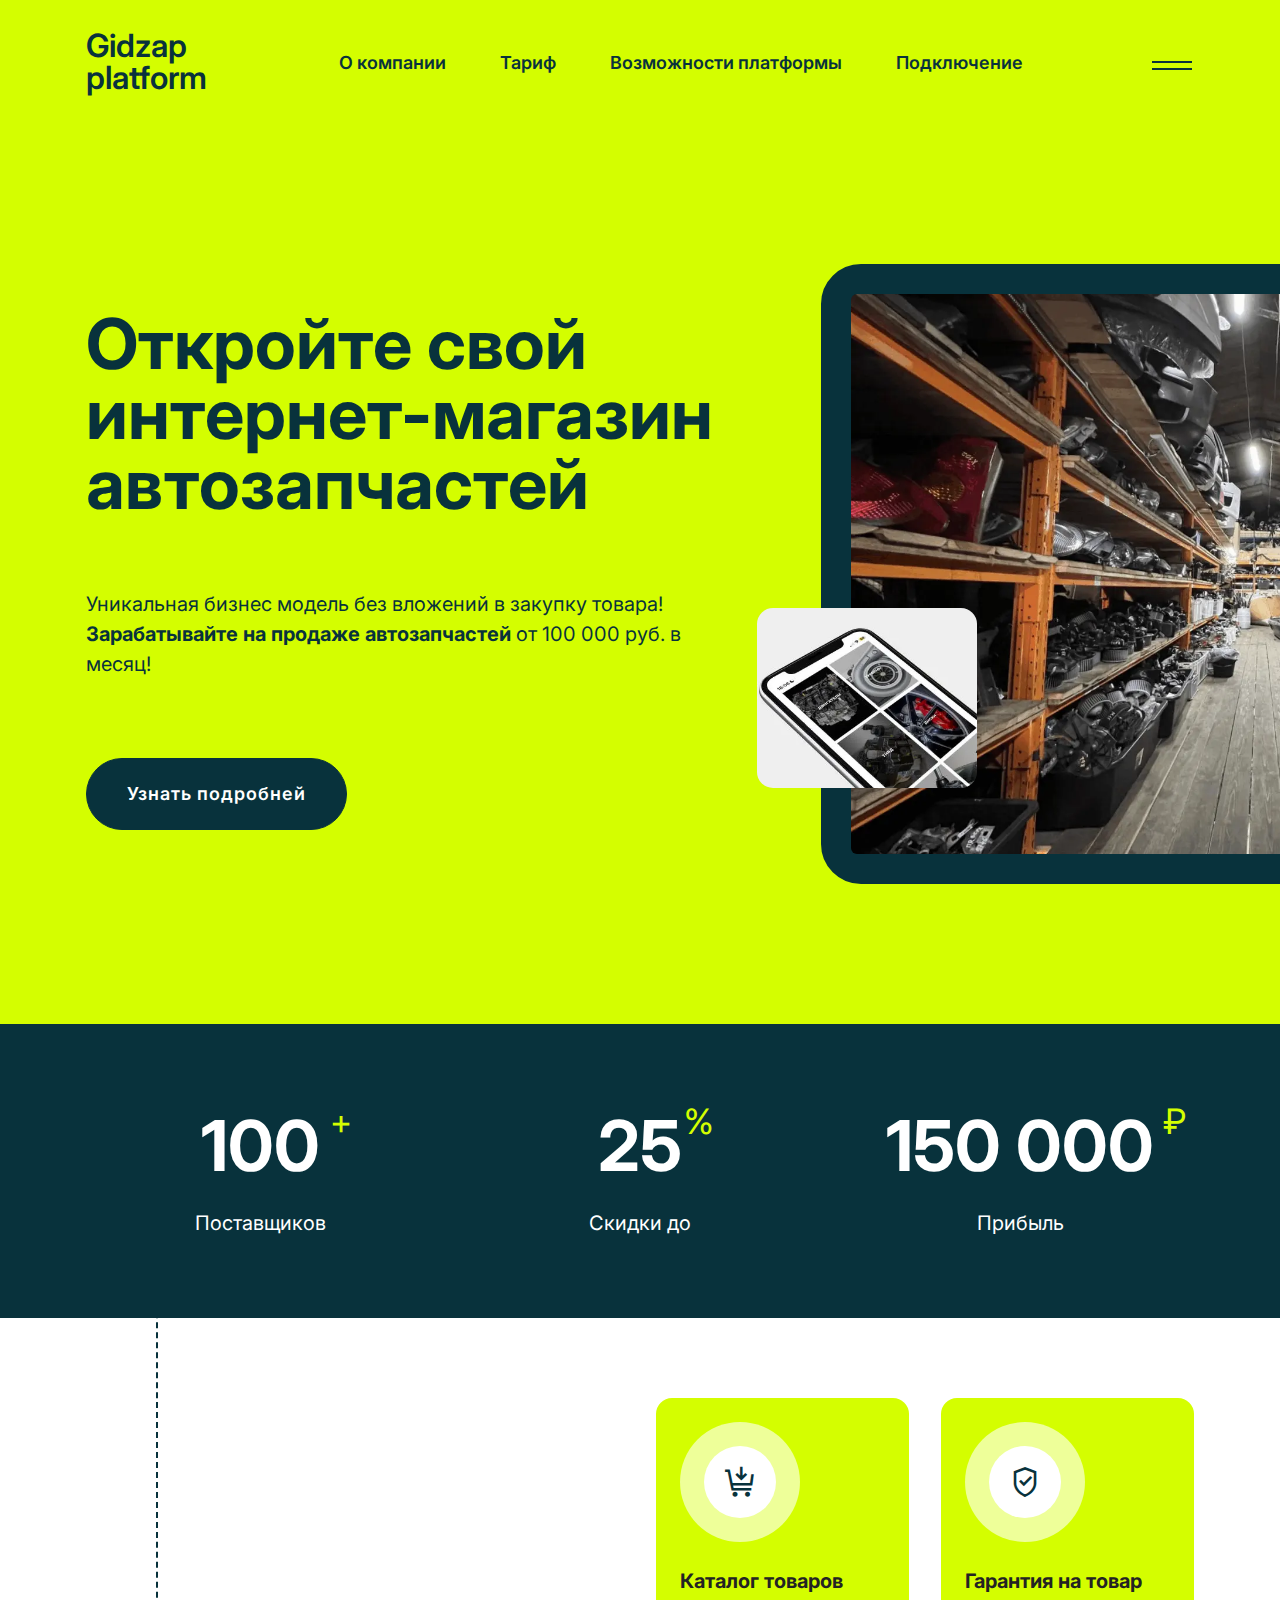
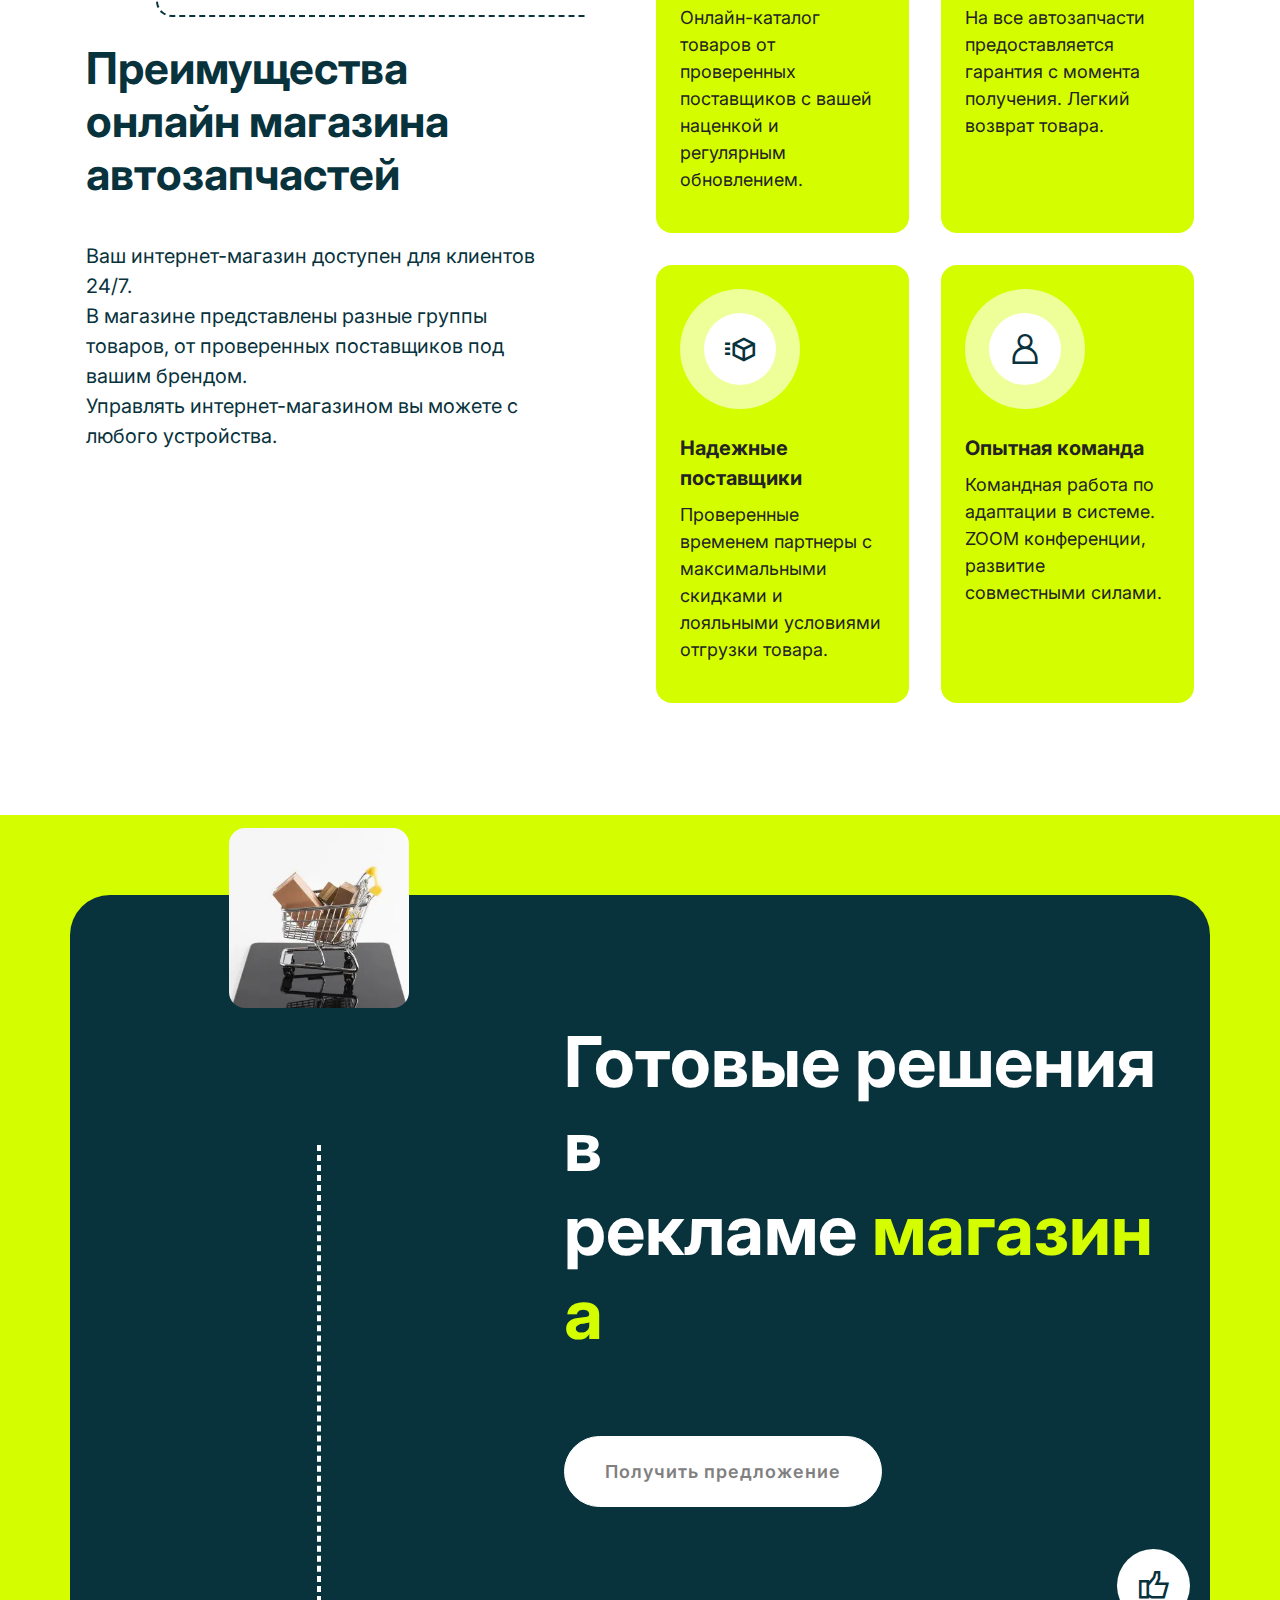
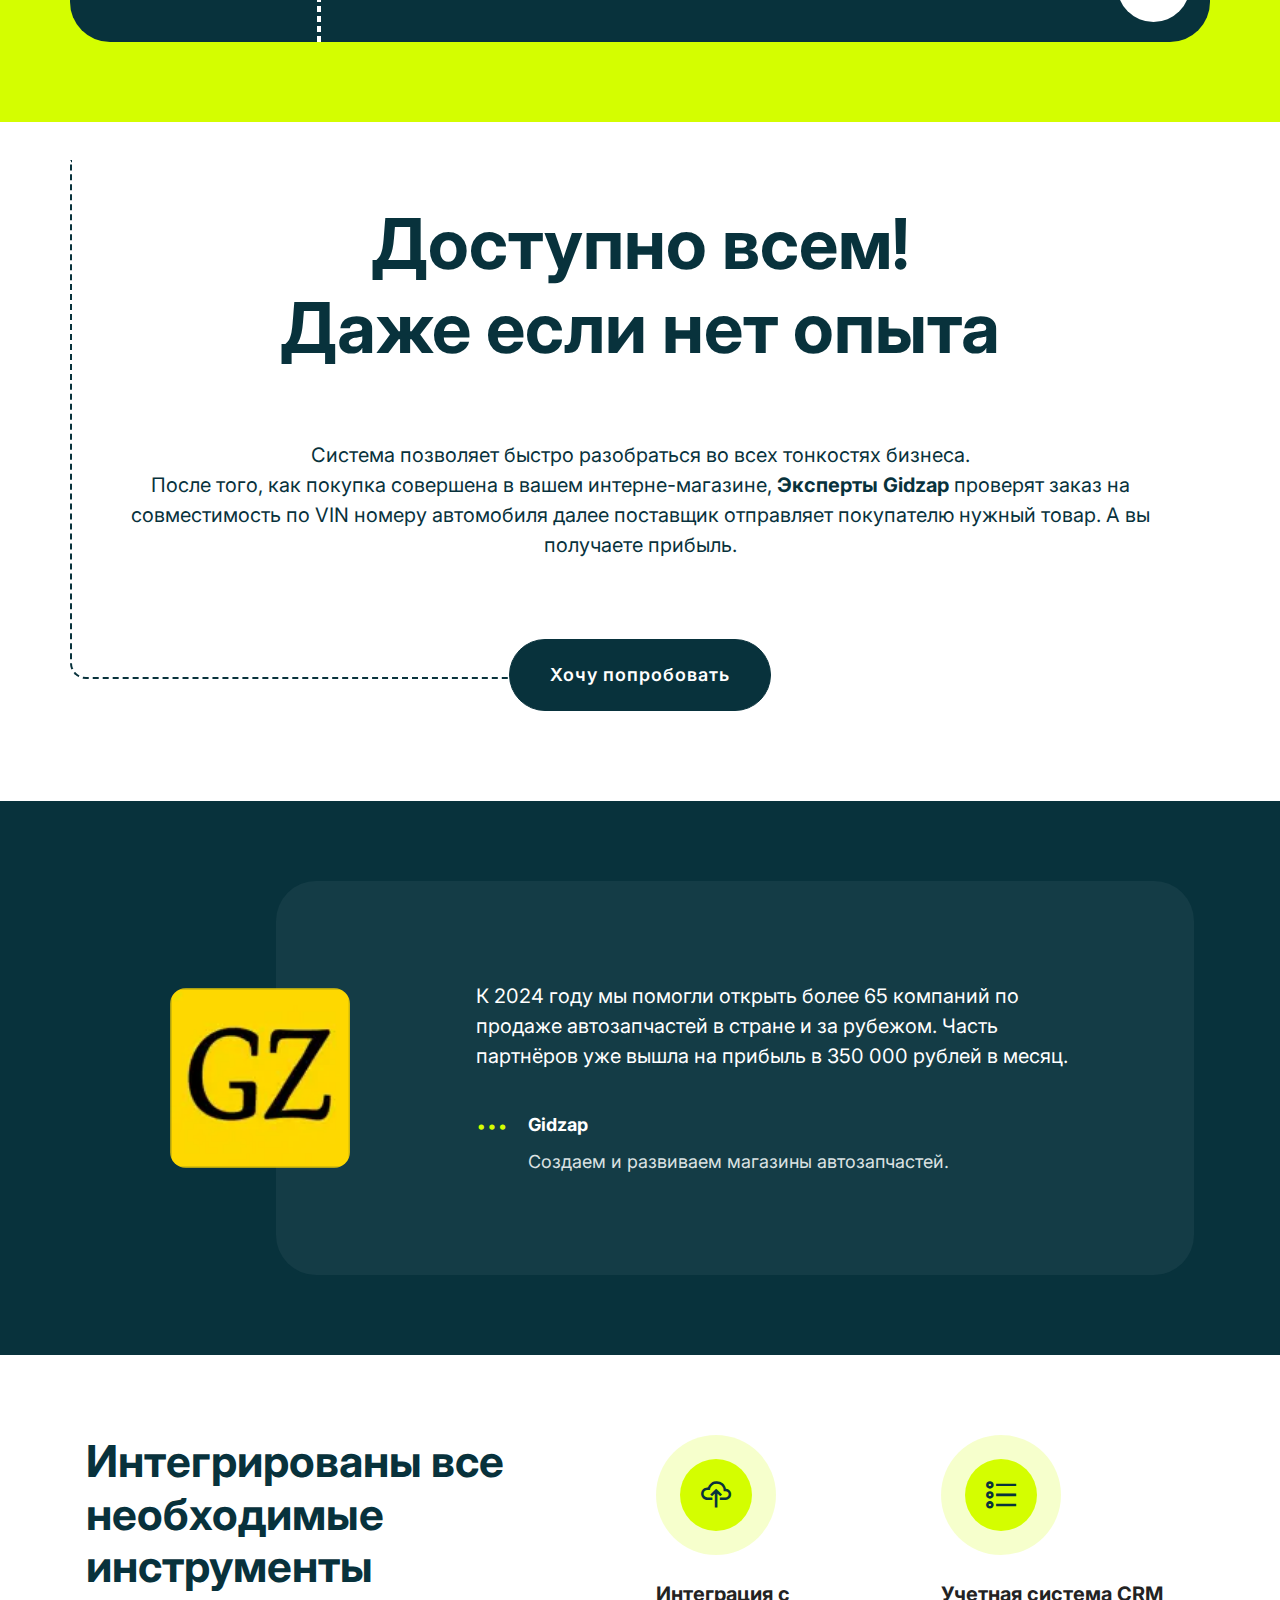
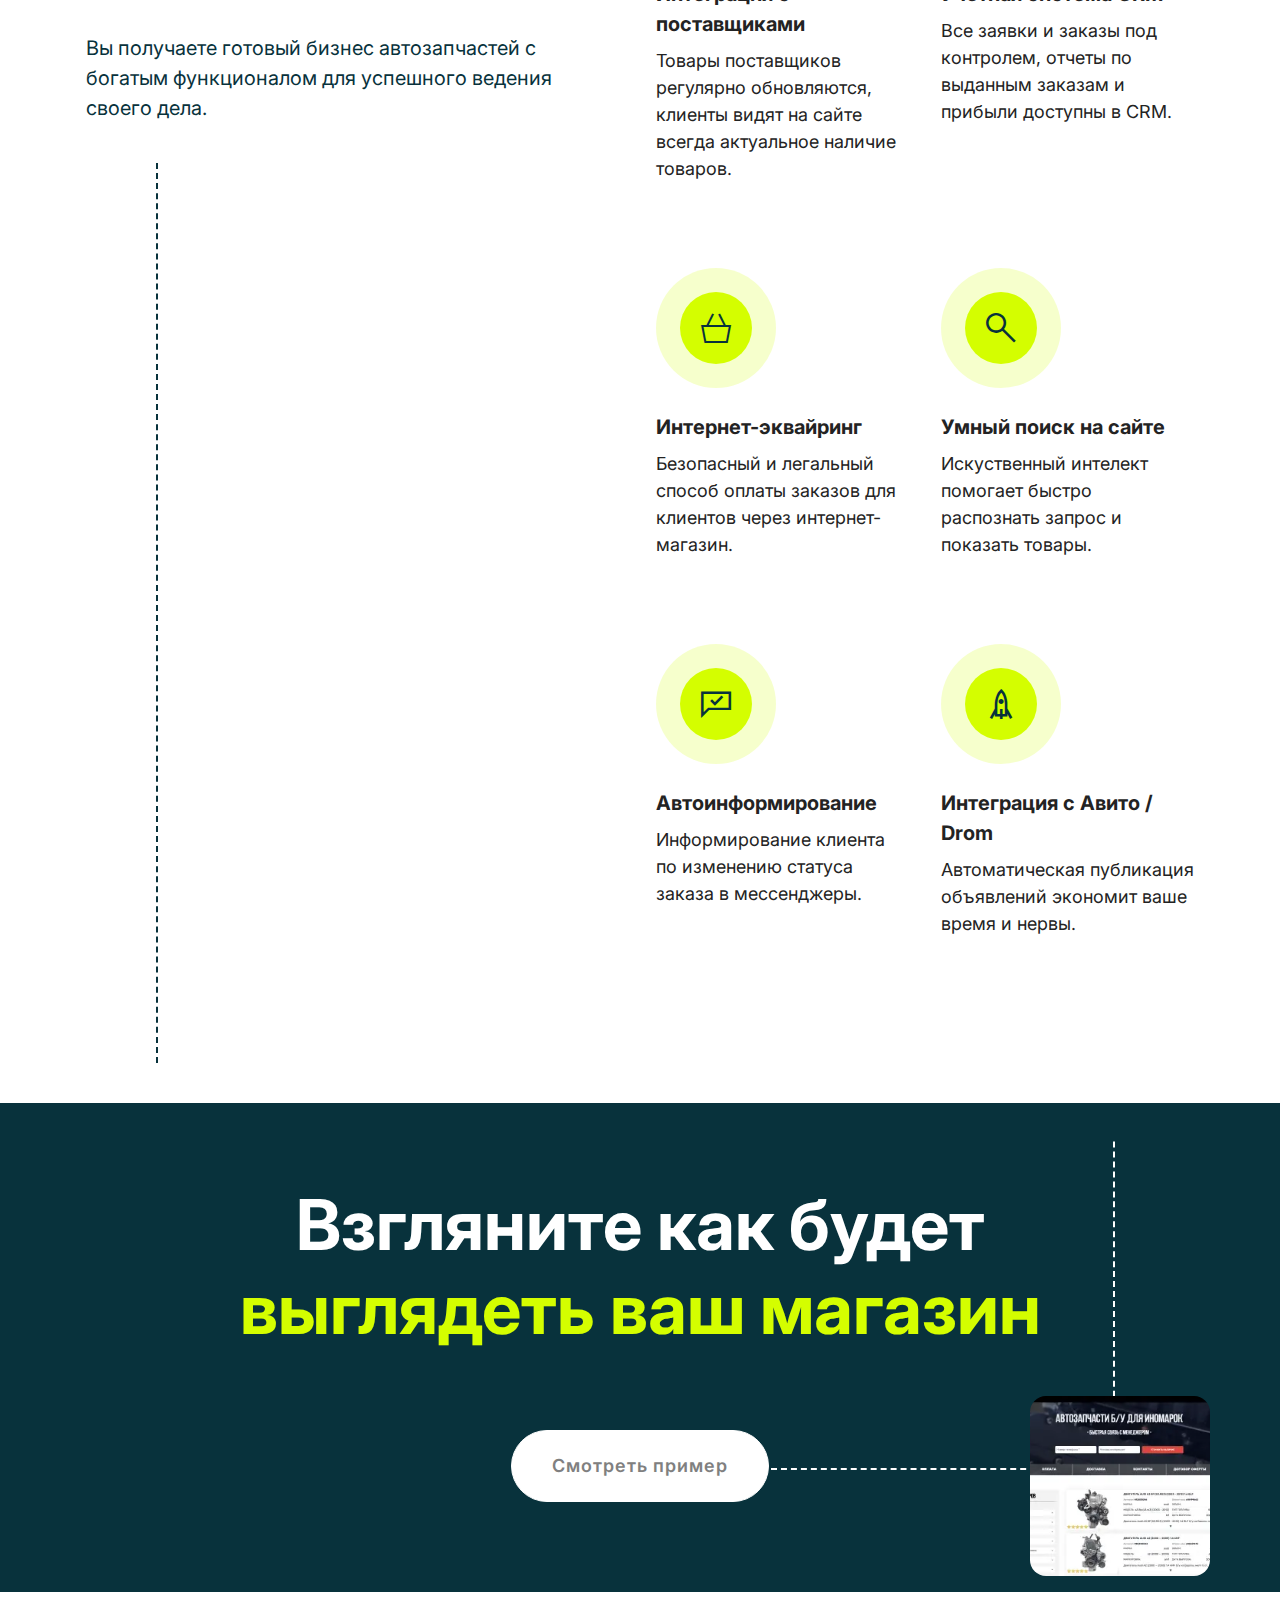
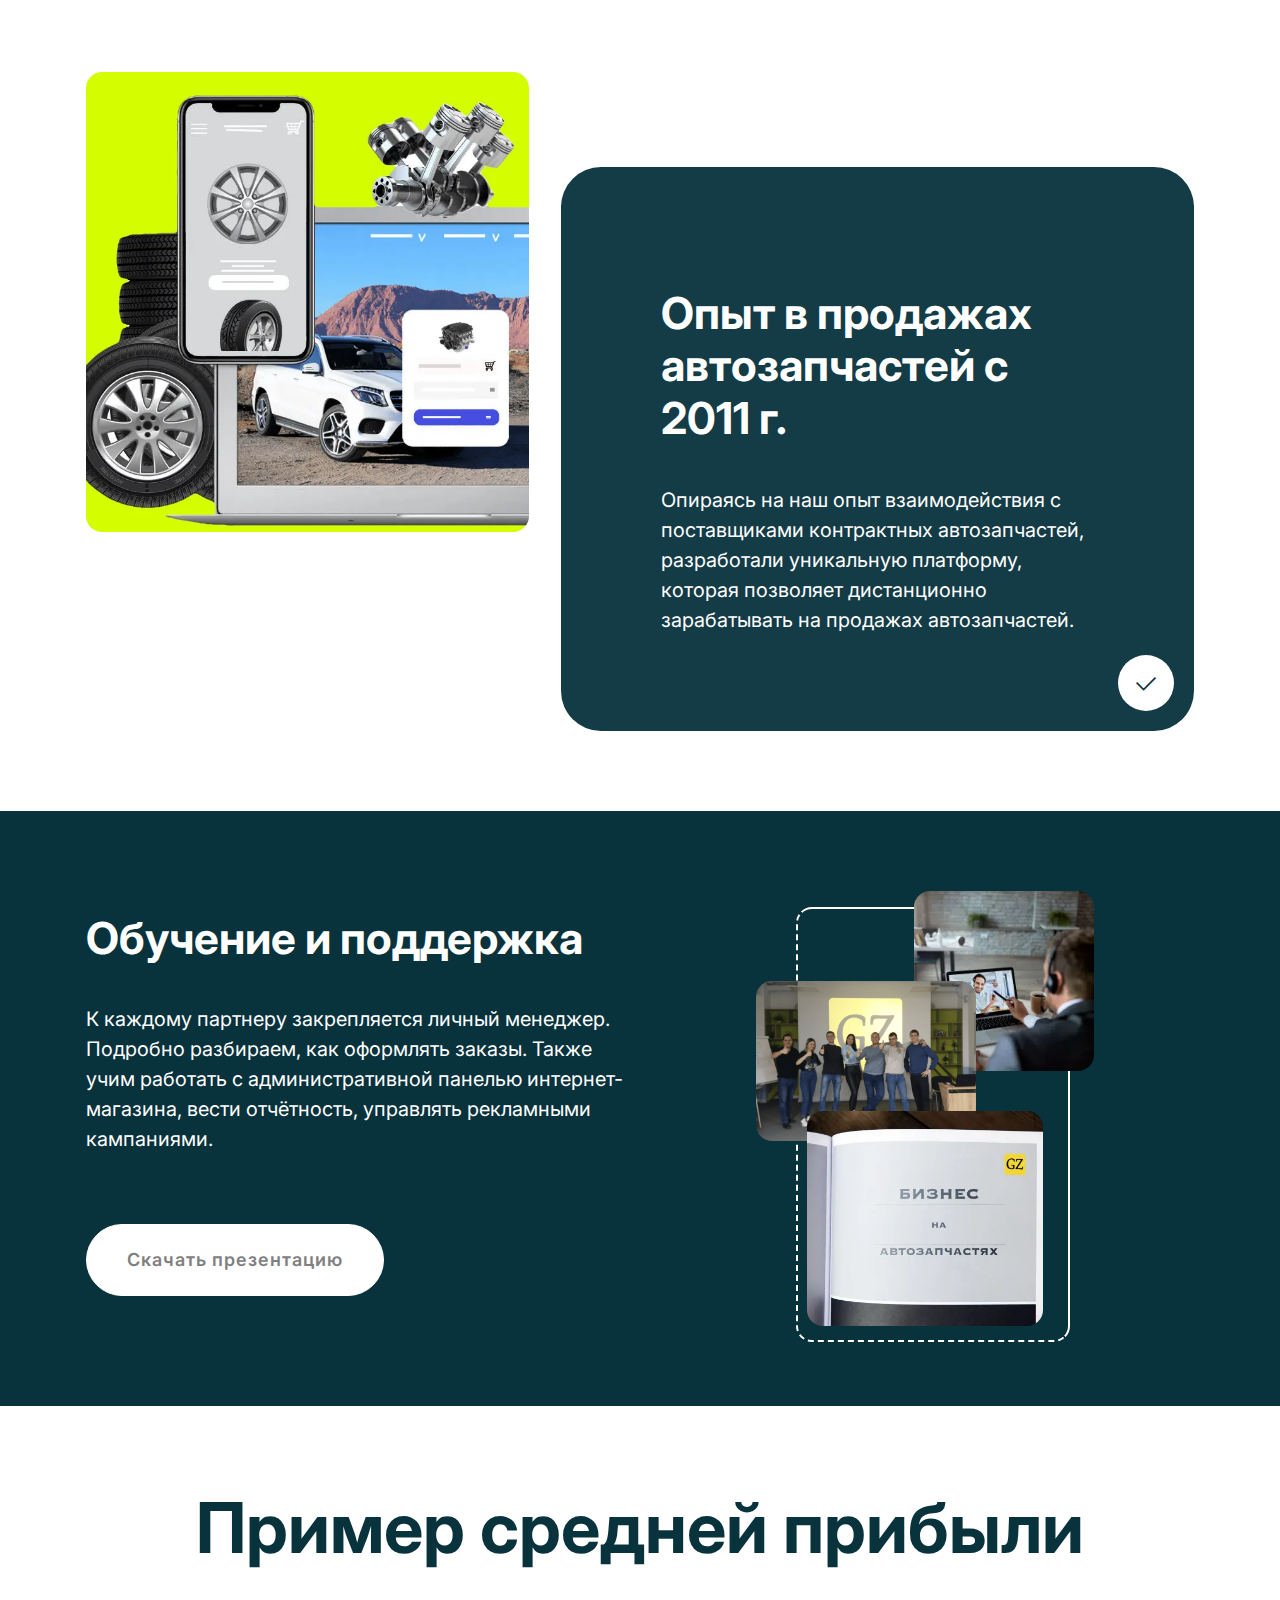
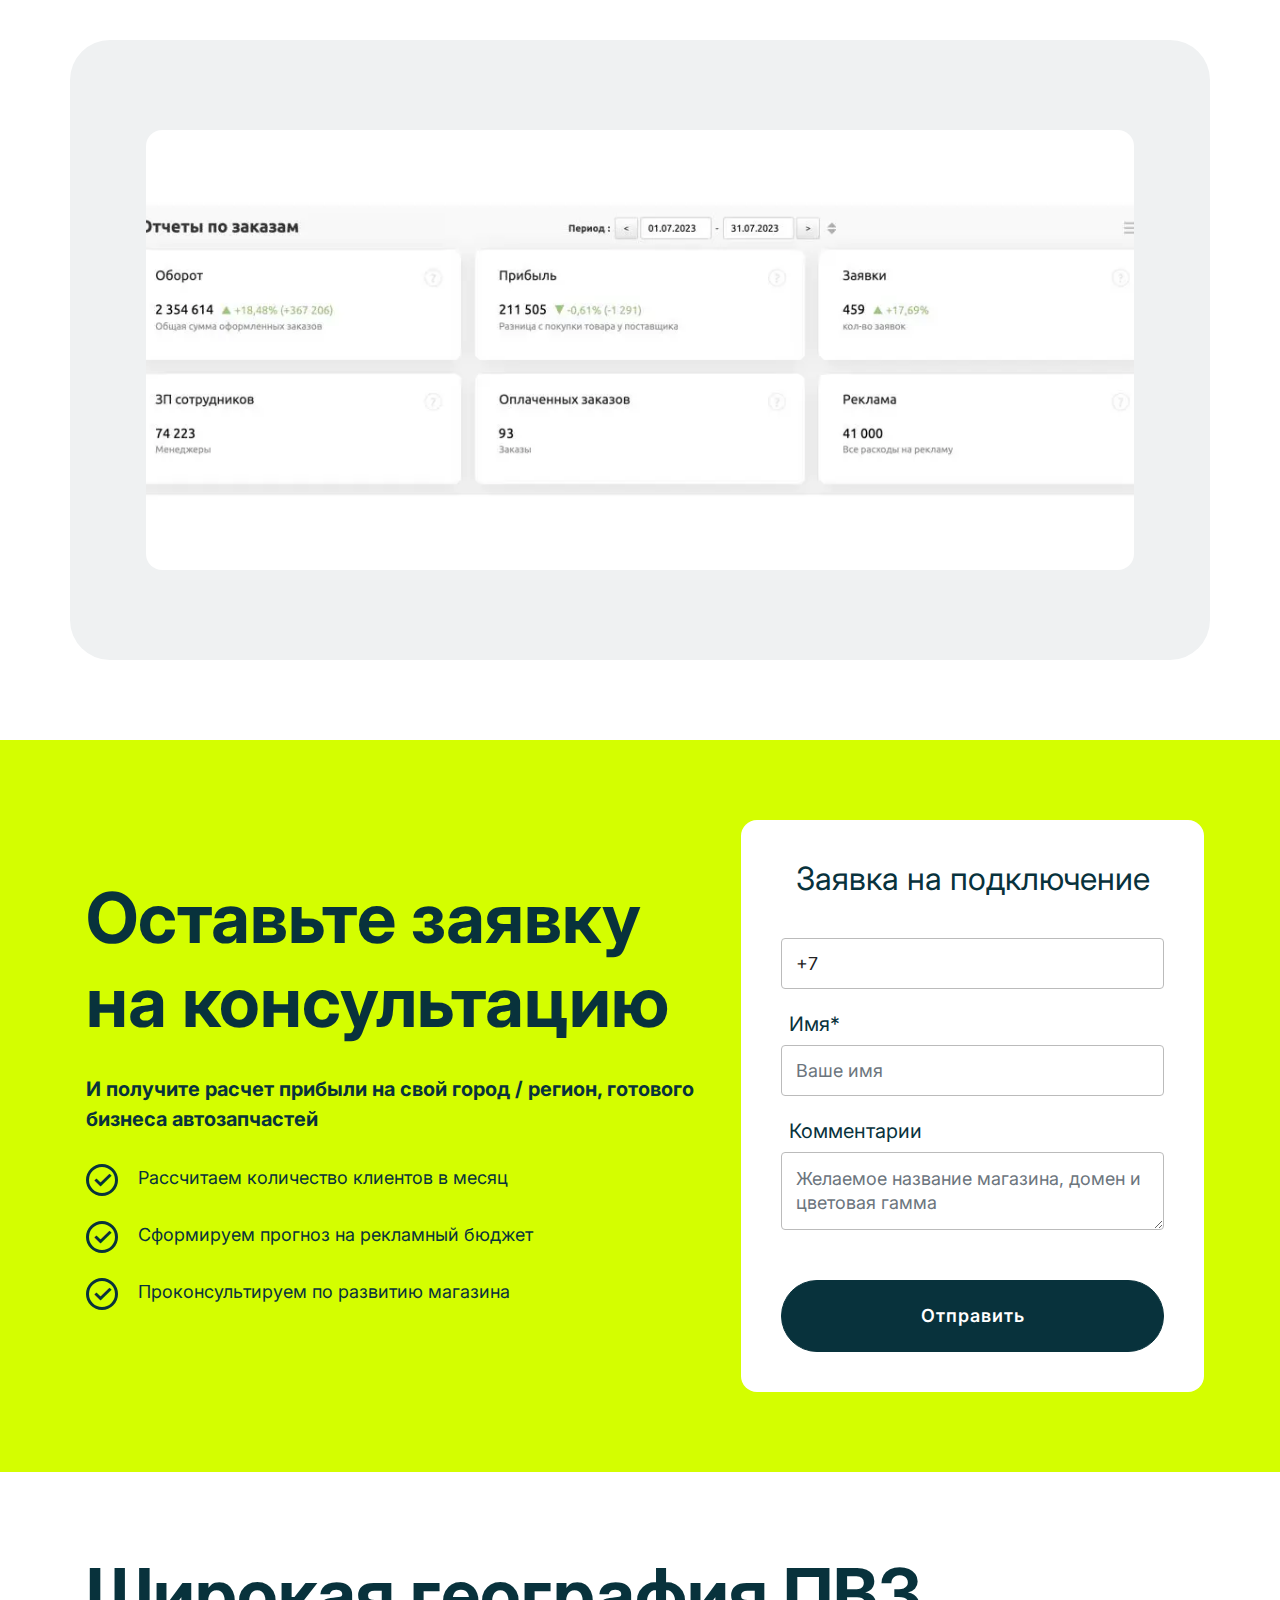
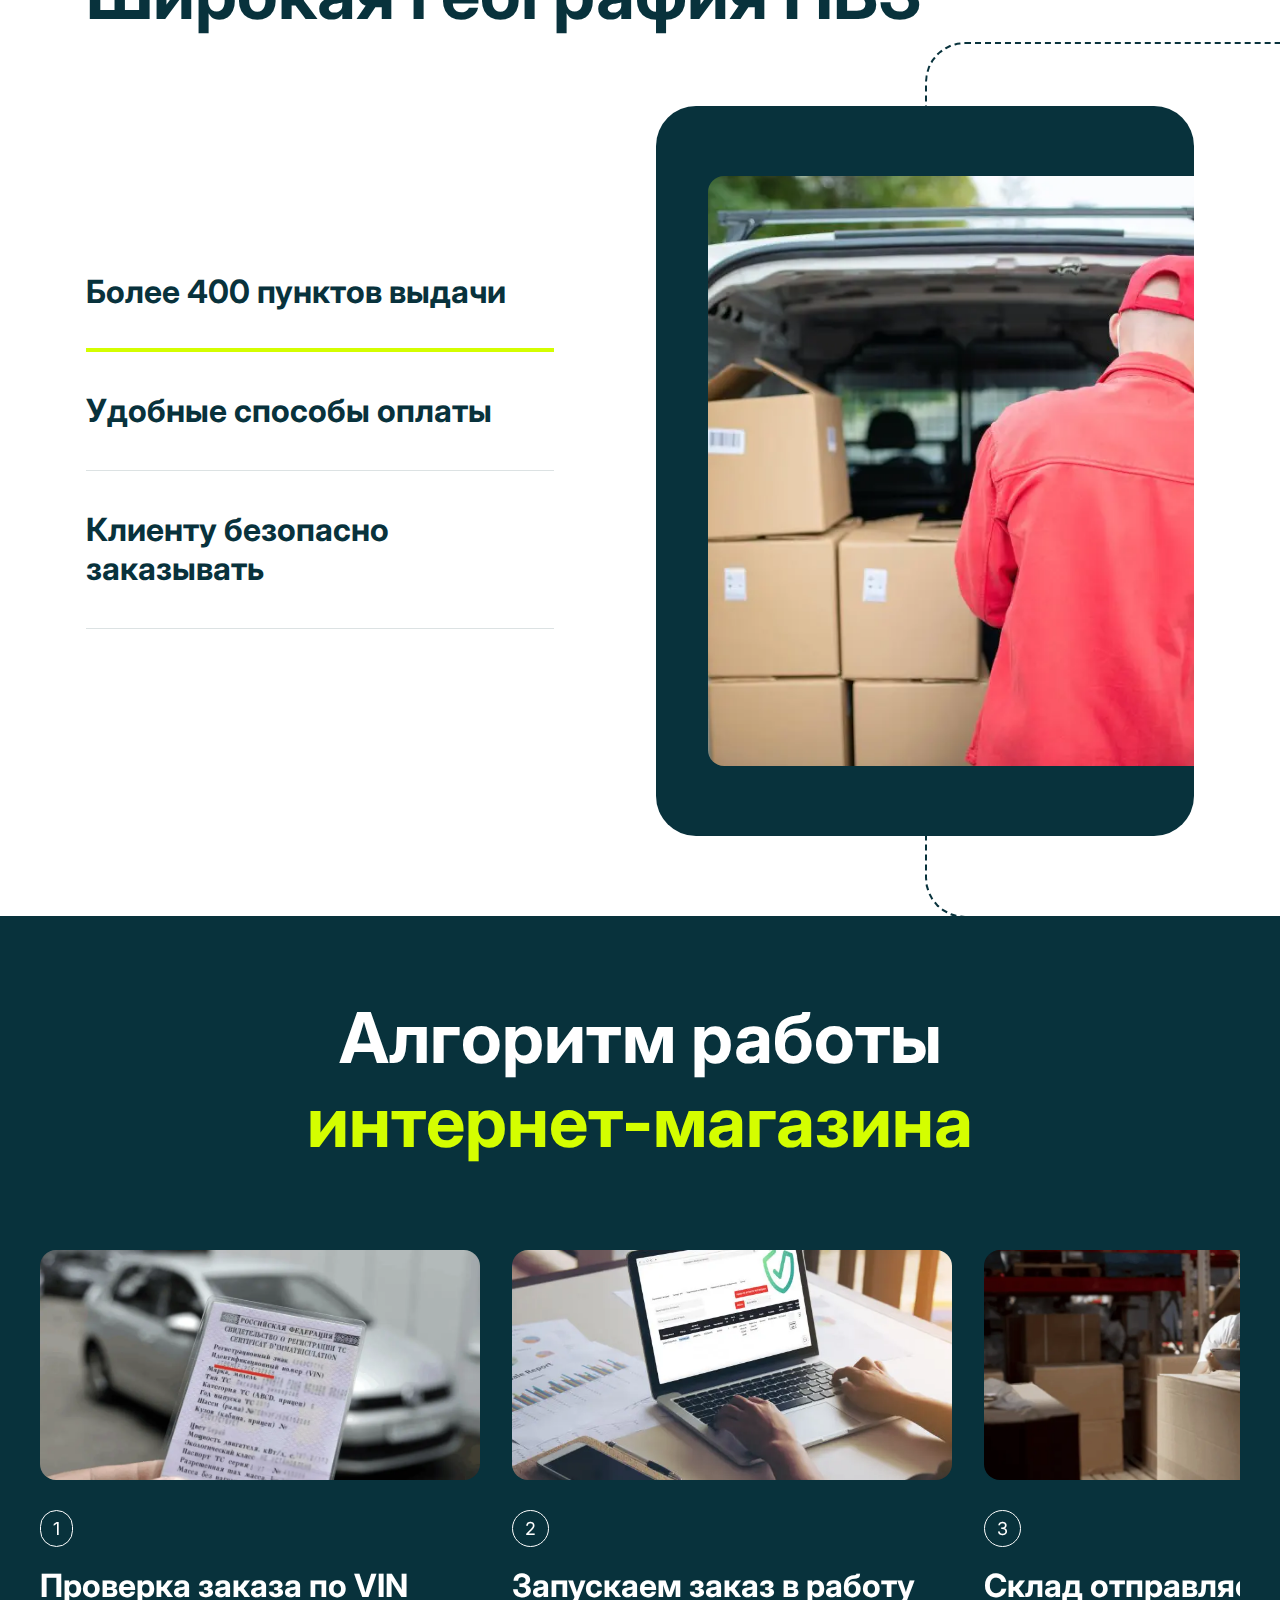
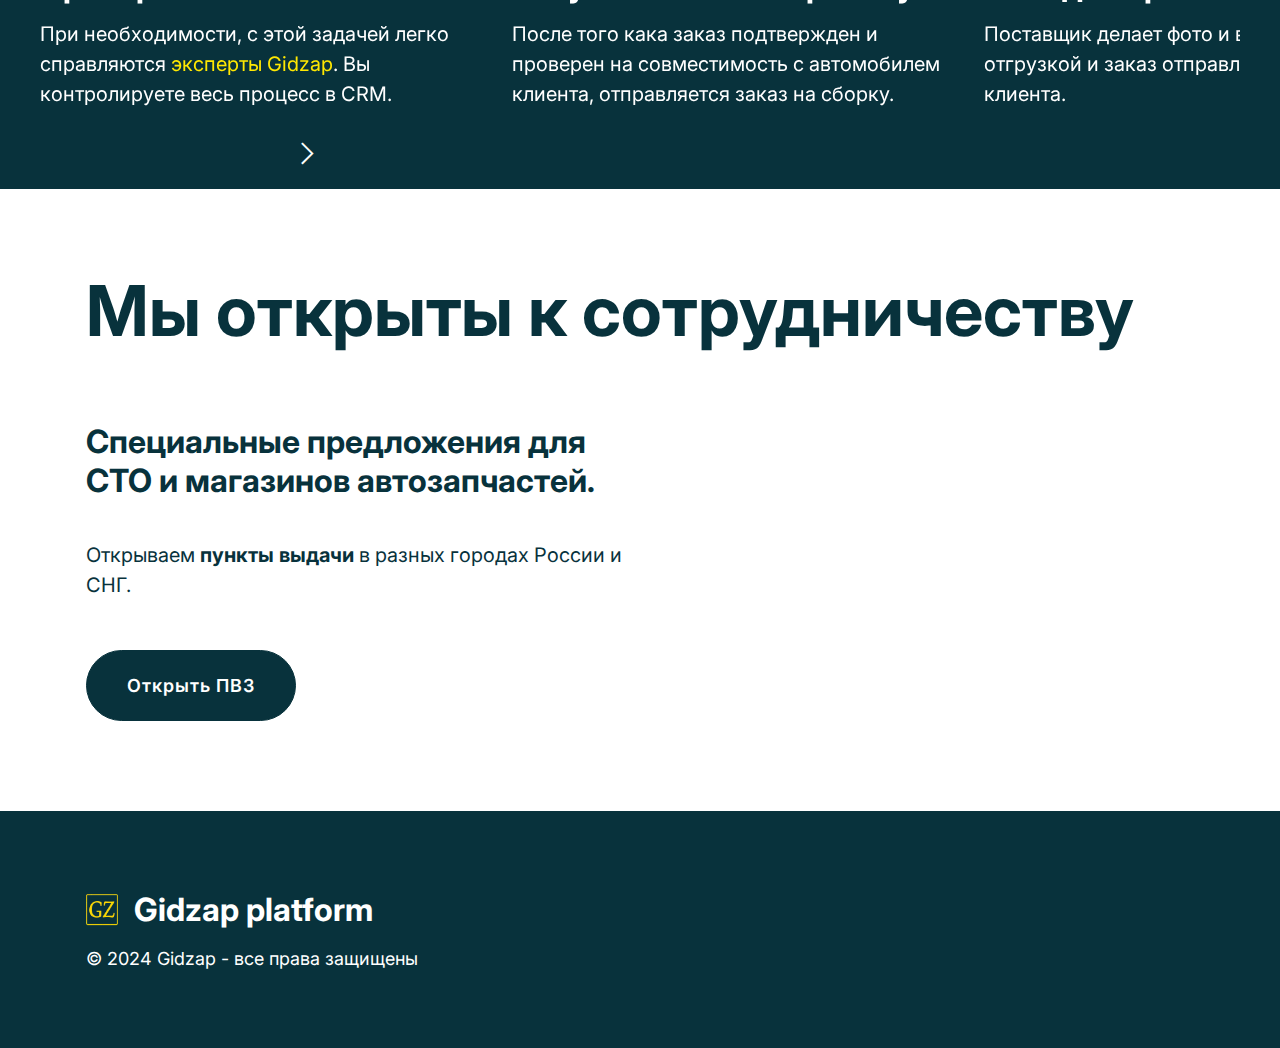
==== index.html @ af8d456b "create github pages" ====
<!DOCTYPE html>
<html  >
<head>
  <!-- Site made with Mobirise Website Builder v5.9.0, https://mobirise.com -->
  <meta charset="UTF-8">
  <meta http-equiv="X-UA-Compatible" content="IE=edge">
  <meta name="generator" content="Mobirise v5.9.0, mobirise.com">
  <meta name="viewport" content="width=device-width, initial-scale=1, minimum-scale=1">
  <link rel="shortcut icon" href="assets/images/favicon-122x122-122x122.png" type="image/x-icon">
  <meta name="description" content="Уникальная платформа по продаже автозапчастей. Бизнес автозапчастей за 1 день! Подключение поставщиков, выгрузка товаров на площадки, CRM  и работа с наставником! Индивидуальный дизайн интернет-магазина автозапчастей. Разработка рекламной компании.">
  
  
  <title>Готовый бизнес автозапчастей на платформе Gidzap</title>
  <link rel="stylesheet" href="assets/web/assets/mobirise-icons2/mobirise2.css">
  <link rel="stylesheet" href="assets/bootstrap/css/bootstrap.min.css">
  <link rel="stylesheet" href="assets/bootstrap/css/bootstrap-grid.min.css">
  <link rel="stylesheet" href="assets/bootstrap/css/bootstrap-reboot.min.css">
  <link rel="stylesheet" href="assets/popup-overlay-plugin/style.css">
  <link rel="stylesheet" href="assets/dropdown/css/style.css">
  <link rel="stylesheet" href="assets/socicon/css/styles.css">
  <link rel="stylesheet" href="assets/theme/css/style.css">
  <link rel="stylesheet" href="assets/recaptcha.css">
  <link rel="preload" href="https://fonts.googleapis.com/css?family=Inter:100,200,300,400,500,600,700,800,900&display=swap" as="style" onload="this.onload=null;this.rel='stylesheet'">
  <noscript><link rel="stylesheet" href="https://fonts.googleapis.com/css?family=Inter:100,200,300,400,500,600,700,800,900&display=swap"></noscript>
  <link rel="preload" as="style" href="assets/mobirise/css/mbr-additional.css"><link rel="stylesheet" href="assets/mobirise/css/mbr-additional.css" type="text/css">

  
  
  <meta name="keywords" content="бизнес автозапчпастей, интернет-магазн контрактных автозапчастей, готовый бизнес, заработать на продаже автозапчастей, онлайн магазин, надежные поставщики, бизнес по продаже автозапчастей, реклама магазина, интеграция с поставщиками, инеграция с авито, открыть собственный бизнес">

<meta name="yandex-verification" content="33a821e61215a27b" />

<!-- Yandex.Metrika counter -->
<script type="text/javascript" >
   (function(m,e,t,r,i,k,a){m[i]=m[i]||function(){(m[i].a=m[i].a||[]).push(arguments)};
   m[i].l=1*new Date();
   for (var j = 0; j < document.scripts.length; j++) {if (document.scripts[j].src === r) { return; }}
   k=e.createElement(t),a=e.getElementsByTagName(t)[0],k.async=1,k.src=r,a.parentNode.insertBefore(k,a)})
   (window, document, "script", "https://mc.yandex.ru/metrika/tag.js", "ym");

   ym(96365594, "init", {
        clickmap:true,
        trackLinks:true,
        accurateTrackBounce:true,
        webvisor:true
   });
</script>
<noscript><div><img src="https://mc.yandex.ru/watch/96365594" style="position:absolute; left:-9999px;" alt="" /></div></noscript>
<!-- /Yandex.Metrika counter -->

</head>
<body>
  
  <section data-bs-version="5.1" class="menu menu1 elevatem5 cid-tyFwHNKP0f" once="menu" id="menu1-0">

    

    <nav class="navbar navbar-dropdown navbar-expand-lg">
        <div class="menu_box container">
            <div class="navbar-brand d-flex d-lg-none">
                
                <span class="navbar-caption-wrap"><a class="navbar-caption display-5" href="file:///Users/drugaruslan/Library/Application%20Support/Mobirise.com/Mobirise/druga754_0040gmail_002ecom/addons/elevatem5/components/index.html">Gidzap</a></span>
            </div>
            <button class="navbar-toggler" type="button" data-toggle="collapse" data-bs-toggle="collapse" data-target="#navbarSupportedContent" data-bs-target="#navbarSupportedContent" aria-controls="navbarNavAltMarkup" aria-expanded="false" aria-label="Toggle navigation">
                <div class="hamburger">
                    <span></span>
                    <span></span>
                    <span></span>
                    <span></span>
                </div>
            </button>
            <div class="collapse navbar-collapse" id="navbarSupportedContent">
                <div class="navbar-brand d-none d-lg-flex">
                
                    <span class="navbar-caption-wrap"><a class="navbar-caption display-5" href="file:///Users/drugaruslan/Library/Application%20Support/Mobirise.com/Mobirise/druga754_0040gmail_002ecom/addons/elevatem5/components/index.html">Gidzap<br>platform<br></a></span>
                </div>
                <ul class="navbar-nav nav-dropdown" data-app-modern-menu="true"><li class="nav-item"><a class="nav-link link text-primary display-4" href="index.html#features4-3">О компании</a></li>
                    <li class="nav-item"><a class="nav-link link text-primary display-4" href="index.html#features2-2">Тариф</a></li>
                    <li class="nav-item"><a class="nav-link link text-primary display-4" href="index.html#features3-0">Возможности платформы</a></li>
                    <li class="nav-item"><a class="nav-link link text-primary display-4" href="index.html#form1-a">Подключение</a></li></ul>
                

                <div class="mbr-section-btn-main" role="tablist"><a class="btn btn-primary-outline display-4" href="tel:+79673213377">Позвонить</a></div>
                <div class="offcanvas_box">
                    <button class="btn_offcanvas" type="button" data-bs-toggle="offcanvas" data-bs-target="#offcanvasRight" aria-controls="offcanvasRight">
                        <div class="hamburger">
                            <span></span>
                            <span></span>
                        </div>
                    </button>
                    <div class="offcanvas offcanvas-end" tabindex="-1" id="offcanvasRight" aria-labelledby="offcanvasRightLabel">
                        <div class="offcanvas-header">
                            <button type="button" class="btn-close text-reset" data-bs-dismiss="offcanvas" aria-label="Close"></button>
                        </div>
                        <div class="offcanvas-body">
                            
                            <h3 class="mbr-section-subtitle mbr-fonts-style display-5"><strong>Платформа Gidzap</strong></h3>
                            <div class="offcanvas_contact">
                                <p class="mbr-text mbr-fonts-style display-7">Зарабатывайте на продаже автозапчастей с опытной командой Gidzap.</p>
                                <p class="text_widget mbr-fonts-style display-4">
                                    <a href="mailto:info@gidzap.ru" class="text-info text-primary">info@gidzap.ru</a><br><br>
                                    <a href="tel:+79673213377" class="text-info text-primary">+79673213377</a></p>
                            </div>
                            
                            <div class="mbr-section-btn"><a class="btn btn-secondary display-4" href="https://mobiri.se">Заказать обратный звонок</a></div>
                        </div>
                    </div>
                </div>
            </div>
        </div>
    </nav>
</section>

<section data-bs-version="5.1" class="header2 elevatem5 cid-tyFwHXoM8c mbr-fullscreen" id="header2-1">

    

    
    

    <div class="container">
        <div class="row">
            <div class="col-12 col-lg-7">
                <div class="title-wrapper">
                    <div class="title-wrap">
                        <h1 class="mbr-section-title mbr-fonts-style display-1"><p><strong>Откройте свой интернет-магазин автозапчастей</strong></p></h1>
                        <p class="mbr-text mbr-fonts-style display-7">
                            Уникальная бизнес модель без вложений в закупку товара! <strong>Зарабатывайте на продаже автозапчастей</strong>&nbsp;от 100 000 руб. в месяц!</p>
                        <div class="mbr-section-btn"><a class="btn btn-primary display-4" href="#" data-toggle="modal" data-bs-toggle="modal" data-target="#mbr-popup-c" data-bs-target="#mbr-popup-c">Узнать подробней</a></div>
                    </div>
                </div>
            </div>
            <div class="col-12 col-lg-5">
                <div class="image-wrapper">
                    <div class="image-wrap">
                        <img class="main-image" src="assets/images/-2023-11-09-00.54.46-1434x1065.webp" alt="Склад запчастей">
                    </div>
                    <img class="sec-image" src="assets/images/999000-440x294.webp" alt="Бизнес Gidzap">
                </div>
            </div>
        </div>
    </div>
</section>

<section data-bs-version="5.1" class="features2 elevatem5 cid-tyFwIhOGGE" id="features2-2">

    

    
    

    <div class="container">
        <div class="row">
            <div class="col-12 col-lg-4">
                <div class="card-wrapper">
                    <div class="card-number">
                        <p class="mbr-number mbr-fonts-style display-1">
                            <strong>100<span>+</span></strong>
                        </p>
                    </div>
                    <p class="mbr-text mbr-fonts-style display-7">Поставщиков</p>
                </div>
            </div>
            <div class="col-12 col-lg-4">
                <div class="card-wrapper">
                    <div class="card-number">
                        <p class="mbr-number mbr-fonts-style display-1">
                            <strong>25<br><span>%</span></strong>
                        </p>
                    </div>
                    <p class="mbr-text mbr-fonts-style display-7">Скидки до</p>
                </div>
            </div>
            <div class="col-12 col-lg-4">
                <div class="card-wrapper">
                    <div class="card-number">
                        <p class="mbr-number mbr-fonts-style display-1">
                            <strong>150 000<br><span>₽</span></strong>
                        </p>
                    </div>
                    <p class="mbr-text mbr-fonts-style display-7">Прибыль</p>
                </div>
            </div>
        </div>
    </div>
</section>

<section data-bs-version="5.1" class="features4 elevatem5 cid-tyFwJqxE01" id="features4-3">

    

    
    

    <div class="container">
        <div class="row">
            <div class="col-12 col-lg-6">
                <div class="title-wrapper">
                    <div class="title-wrap">
                        <div class="line"></div>
                        <h2 class="mbr-section-title mbr-fonts-style display-2"><strong>Преимущества онлайн магазина автозапчастей</strong></h2>
                        <p class="mbr-text mbr-fonts-style display-7">Ваш интернет-магазин доступен для клиентов 24/7.<br>В магазине представлены разные группы товаров, от проверенных поставщиков под вашим брендом.<br>Управлять интернет-магазином вы можете с любого устройства. <br></p>
                    </div>
                </div>
            </div>
            <div class="col-12 col-lg-6">
                <div class="row cards">
                    <div class="col-12 col-md-6 card">
                        <div class="card-wrapper">
                            <div class="icon-wrapper">
                                <div class="icon-wrap">
                                    <span class="mbr-iconfont mobi-mbri-cart-add mobi-mbri"></span>
                                </div>
                            </div>
                            <div class="content-wrapper">
                                <h3 class="mbr-card-title mbr-fonts-style display-7">
                                    <strong>Каталог товаров</strong></h3>
                                <p class="mbr-card-text mbr-fonts-style display-4">Онлайн-каталог товаров от проверенных поставщиков с вашей наценкой и регулярным обновлением.</p>
                            </div>
                        </div>
                    </div>
                    <div class="col-12 col-md-6 card">
                        <div class="card-wrapper">
                            <div class="icon-wrapper">
                                <div class="icon-wrap">
                                    <span class="mbr-iconfont mobi-mbri-protect mobi-mbri"></span>
                                </div>
                            </div>
                            <div class="content-wrapper">
                                <h3 class="mbr-card-title mbr-fonts-style display-7">
                                    <strong>Гарантия на товар</strong></h3>
                                <p class="mbr-card-text mbr-fonts-style display-4">
                                    На все автозапчасти предоставляется гарантия с момента получения. Легкий возврат товара.</p>
                            </div>
                        </div>
                    </div>
                    <div class="col-12 col-md-6 card">
                        <div class="card-wrapper">
                            <div class="icon-wrapper">
                                <div class="icon-wrap">
                                    <span class="mbr-iconfont mobi-mbri-delivery mobi-mbri"></span>
                                </div>
                            </div>
                            <div class="content-wrapper">
                                <h3 class="mbr-card-title mbr-fonts-style display-7"><strong>Надежные поставщики</strong></h3>
                                <p class="mbr-card-text mbr-fonts-style display-4">
                                    Проверенные временем партнеры с максимальными скидками и лояльными условиями отгрузки товара.</p>
                            </div>
                        </div>
                    </div>
                    <div class="col-12 col-md-6 card">
                        <div class="card-wrapper">
                            <div class="icon-wrapper">
                                <div class="icon-wrap">
                                    <span class="mbr-iconfont mobi-mbri-user mobi-mbri"></span>
                                </div>
                            </div>
                            <div class="content-wrapper">
                                <h3 class="mbr-card-title mbr-fonts-style display-7"><strong>Опытная команда</strong></h3>
                                <p class="mbr-card-text mbr-fonts-style display-4">Командная работа по адаптации в системе. ZOOM конференции, развитие совместными силами.</p>
                            </div>
                        </div>
                    </div>
                </div>
            </div>
        </div>
    </div>
</section>

<section data-bs-version="5.1" class="content3 elevatem5 cid-tyFwKyuBMa" id="content3-4">

    

    
    

    <div class="container">
        <div class="row">
            <div class="col-12 col-lg-5">
                <div class="image-wrapper">
                    <div class="line"></div>
                    <img src="assets/images/cyber-monday-shopping-sales-1-360x540.webp" alt="marketing gidzap">
                </div>
            </div>
            <div class="col-12 col-lg-7">
                <div class="title-wrapper">
                    <h2 class="mbr-section-title mbr-fonts-style display-1">
                        <strong>Готовые решения в рекламе&nbsp;<span><b>магазина</b></span></strong></h2>
                    <div class="mbr-section-btn"><a class="btn btn-info display-4" href="#" data-toggle="modal" data-bs-toggle="modal" data-target="#mbr-popup-a" data-bs-target="#mbr-popup-a">Получить предложение</a></div>
                </div>
            </div>
            <div class="icon-wrapper">
                <span class="mbr-iconfont mobi-mbri-like mobi-mbri"></span>
            </div>
        </div>
    </div>
</section>

<section data-bs-version="5.1" class="content5 elevatem5 cid-tyFwMwJPf8" id="content5-5">

    

    
    

    <div class="container">
        <div class="row">
            <div class="col-12">
                <div class="title-wrapper">
                    <h2 class="mbr-section-title mbr-fonts-style display-1"><strong>Доступно всем!</strong><br><strong>Даже если нет опыта</strong><strong><br></strong>
                    </h2>
                    <p class="mbr-text mbr-fonts-style display-7">Система позволяет быстро разобраться во всех тонкостях бизнеса.<br> После того, как покупка совершена в вашем интерне-магазине, <strong>Эксперты Gidzap</strong> проверят заказ на совместимость по VIN номеру автомобиля далее поставщик отправляет покупателю нужный товар. А вы получаете прибыль.<br></p>
                    <div class="mbr-section-btn"><a class="btn btn-primary display-4" href="#" data-toggle="modal" data-bs-toggle="modal" data-target="#mbr-popup-c" data-bs-target="#mbr-popup-c">Хочу попробовать</a></div>
                    <div class="container-wrapper"></div>
                </div>
            </div>
        </div>
    </div>
</section>

<section data-bs-version="5.1" class="content9 elevatem5 cid-tyFwNKby28" id="content9-6">

    

    
    

    <div class="container">
        <div class="row flex-row-reverse">
            <div class="col-12 col-lg-10 card">
                <img class="image_1" src="assets/images/favicon-122x122-3-122x122.webp" alt="Группа компаний Gidzap">
                <div class="text-wrapper">
                    <p class="mbr-text mbr-fonts-style display-7">К 2024 году мы помогли открыть более 65 компаний по продаже автозапчастей в стране и за рубежом. Часть партнёров уже вышла на прибыль в 350 000 рублей в месяц.</p>
                    <div class="text-wrap">
                        <div class="icon-wrapper">
                            <span class="mbr-iconfont mobi-mbri-more-horizontal mobi-mbri"></span>
                        </div>
                        <div class="text-content">
                            <p class="mbr-name mbr-fonts-style display-4"><strong>Gidzap</strong></p>
                            <p class="mbr-desc mbr-fonts-style display-4">Создаем и развиваем магазины автозапчастей.</p>
                        </div>
                    </div>
                </div>
            </div>
        </div>
    </div>
</section>

<section data-bs-version="5.1" class="features3 elevatem5 cid-tUXbKLvVn1" id="features3-0">

    

    
    

    <div class="container">
        <div class="row">
            <div class="col-12 col-lg-6">
                <div class="title-wrapper">
                    <h2 class="mbr-section-title mbr-fonts-style display-2"><strong>Интегрированы все необходимые инструменты</strong></h2>
                    <p class="mbr-text mbr-fonts-style display-7">Вы получаете готовый бизнес автозапчастей с богатым функционалом для успешного ведения своего дела.<br></p>
                    <div class="line"></div>
                </div>
            </div>
            <div class="col-12 col-lg-6">
                <div class="row cards">
                    <div class="col-12 col-md-6 card">
                        <div class="icon-wrapper">
                            <div class="icon-wrap">
                                <span class="mbr-iconfont mobi-mbri-upload-2 mobi-mbri"></span>
                            </div>
                        </div>
                        <div class="content-wrapper">
                            <h3 class="mbr-card-title mbr-fonts-style display-7">
                                <strong>Интеграция с поставщиками</strong></h3>
                            <p class="mbr-card-text mbr-fonts-style display-4">Товары поставщиков регулярно обновляются, клиенты видят на сайте всегда актуальное наличие товаров.</p>
                        </div>
                    </div>
                    <div class="col-12 col-md-6 card">
                        <div class="icon-wrapper">
                            <div class="icon-wrap">
                                <span class="mbr-iconfont mobi-mbri-bulleted-list mobi-mbri"></span>
                            </div>
                        </div>
                        <div class="content-wrapper">
                            <h3 class="mbr-card-title mbr-fonts-style display-7"><strong>Учетная система CRM</strong></h3>
                            <p class="mbr-card-text mbr-fonts-style display-4">
                                Все заявки и заказы под контролем, отчеты по выданным заказам и прибыли доступны в CRM.</p>
                        </div>
                    </div>
                    <div class="col-12 col-md-6 card">
                        <div class="icon-wrapper">
                            <div class="icon-wrap">
                                <span class="mbr-iconfont mobi-mbri-shopping-basket mobi-mbri"></span>
                            </div>
                        </div>
                        <div class="content-wrapper">
                            <h3 class="mbr-card-title mbr-fonts-style display-7">
                                <strong>Интернет-эквайринг</strong></h3>
                            <p class="mbr-card-text mbr-fonts-style display-4">Безопасный и легальный способ оплаты заказов для клиентов через интернет-магазин.</p>
                        </div>
                    </div>
                    <div class="col-12 col-md-6 card">
                        <div class="icon-wrapper">
                            <div class="icon-wrap">
                                <span class="mbr-iconfont mobi-mbri-search mobi-mbri"></span>
                            </div>
                        </div>
                        <div class="content-wrapper">
                            <h3 class="mbr-card-title mbr-fonts-style display-7"><strong>Умный поиск на сайте</strong></h3>
                            <p class="mbr-card-text mbr-fonts-style display-4">Искуственный интелект помогает быстро распознать запрос и показать товары.</p>
                        </div>
                    </div>
                    <div class="col-12 col-md-6 card">
                        <div class="icon-wrapper">
                            <div class="icon-wrap">
                                <span class="mbr-iconfont mobi-mbri-cust-feedback mobi-mbri"></span>
                            </div>
                        </div>
                        <div class="content-wrapper">
                            <h3 class="mbr-card-title mbr-fonts-style display-7">
                                <strong>Автоинформирование</strong></h3>
                            <p class="mbr-card-text mbr-fonts-style display-4">Информирование клиента по изменению статуса заказа в мессенджеры.</p>
                        </div>
                    </div>
                    <div class="col-12 col-md-6 card">
                        <div class="icon-wrapper">
                            <div class="icon-wrap">
                                <span class="mbr-iconfont mobi-mbri-rocket mobi-mbri"></span>
                            </div>
                        </div>
                        <div class="content-wrapper">
                            <h3 class="mbr-card-title mbr-fonts-style display-7">
                                <strong>Интеграция с Авито / Drom</strong></h3>
                            <p class="mbr-card-text mbr-fonts-style display-4">
                                Автоматическая публикация объявлений экономит ваше время и нервы.</p>
                        </div>
                    </div>
                </div>
            </div>
        </div>
    </div>
</section>

<section data-bs-version="5.1" class="content8 elevatem5 cid-tUXiEEq6Gz" id="content8-2">

    

    
    

    <div class="container">
        <div class="row">
            <div class="col-12 col-lg-10">
                <div class="title-wrapper">
                    <h2 class="mbr-section-title mbr-fonts-style display-1"><strong>Взгляните как будет<br><span><b>выглядеть ваш магазин</b></span></strong></h2>
                    <div class="mbr-section-btn"><a class="btn btn-info display-4" href="https://bydvs.ru/" target="_blank">Смотреть пример</a></div>
                    <div class="container-wrapper"></div>
                </div>
            </div>
            <a href="https://bydvs.ru/" target="_blank"><img class="image_1" src="assets/images/-2023-11-07-22.53.22-360x234.webp" alt="Пример интернет-магазина бу автозапчастей"></a>
        </div>
    </div>
</section>

<section data-bs-version="5.1" class="content7 elevatem5 cid-tyFwYSGIgc" id="content7-b">

    

    
    

    <div class="container">
        <div class="row">
            <div class="col-12 col-lg-5">
                <div class="image-wrapper">
                    <img src="assets/images/gidzap-platforma-778x730.webp" alt="Магазины Gidzap">
                </div>
            </div>
            <div class="col-12 col-lg-7">
                <div class="card-wrapper">
                    <h2 class="mbr-section-title mbr-fonts-style display-2"><strong>Опыт в продажах автозапчастей с 2011 г.</strong></h2>
                    <p class="mbr-text mbr-fonts-style display-7">Опираясь на наш опыт взаимодействия с поставщиками контрактных автозапчастей, разработали уникальную платформу, которая позволяет дистанционно зарабатывать на продажах автозапчастей.</p>
                    <div class="icon-wrapper">
                        <a href="#" data-toggle="modal" data-bs-toggle="modal" data-target="#mbr-popup-9" data-bs-target="#mbr-popup-9"><span class="mbr-iconfont mobi-mbri-success mobi-mbri" style=""></span></a>
                    </div>
                </div>
            </div>
        </div>
    </div>
</section>

<section data-bs-version="5.1" class="content4 elevatem5 cid-u37K6yuzB9" id="content4-d">

    

    
    

    <div class="container">
        <div class="row">
            <div class="col-12 col-lg-6">
                <div class="text-wrapper">
                    <div class="text-wrap">
                        <h3 class="mbr-section-title mbr-fonts-style display-2"><strong>Обучение и поддержка</strong></h3>
                        <p class="mbr-text mbr-fonts-style display-7">К каждому партнеру закрепляется личный менеджер. Подробно разбираем, как оформлять заказы.&nbsp;Также учим работать с административной панелью интернет-магазина, вести отчётность, управлять рекламными кампаниями.</p>
                        <div class="mbr-section-btn"><a class="btn btn-info display-4" href="#" data-toggle="modal" data-bs-toggle="modal" data-target="#mbr-popup-9" data-bs-target="#mbr-popup-9">Скачать презентацию</a></div>
                    </div>
                </div>
            </div>
            <div class="col-12 col-lg-6">
                <div class="image-wrapper">
                    <div class="container-wrap"></div>
                    <img class="image_1" src="assets/images/male-entrepreneur-using-laptop-while-having-online-meeting-and-talking-to-his-colleague-about-business-reports-focus-is-on-laptop-screen-2-360x240.webp" alt="Обучение по ZOOM">
                    <img class="image_2" src="assets/images/-2023-11-19-22.54.35.webp" alt="Обучение Gidzap">
                    <img class="image_3" src="assets/images/book-gidzap-599x400.webp" alt="Обучение">
                </div>
            </div>
        </div>
    </div>
</section>

<section data-bs-version="5.1" class="content5 elevatem5 cid-u3j8hnqSIN" id="content5-h">

    

    
    

    <div class="container">
        <div class="row">
            <div class="col-12">
                <div class="title-wrapper">
                    <h2 class="mbr-section-title mbr-fonts-style display-1"><strong>Пример средней прибыли</strong></h2>
                    
                    
                    
                </div>
            </div>
        </div>
    </div>
</section>

<section data-bs-version="5.1" class="image2 elevatem5 cid-u38xkQHdTW" id="image2-g">

    

    
    

    <div class="container">
        <div class="row">
            <div class="col-12">
                <div class="image-wrapper">
                    <img src="assets/images/primer2-2336x467.webp" alt="пример прибыли">
                </div>
            </div>
        </div>
    </div>
</section>

<section data-bs-version="5.1" class="form1 elevatem5 cid-tyFwSB0OUa" id="form1-a">

    

    
    

    <div class="container">
        <div class="row">
            <div class="col-12 col-lg-7">
                <div class="list-wrapper">
                    <div class="text-wrap">
                        <h2 class="mbr-title mbr-fonts-style display-1"><strong>Оставьте заявку на консультацию&nbsp;</strong></h2>
                        <p class="mbr-text mbr-fonts-style display-7"><strong>И получите расчет прибыли на свой город / регион, готового бизнеса автозапчастей</strong></p>
                    </div>
                    <div class="list-wrap">
                        <ul class="list mbr-fonts-style display-4">
                            <li class="item-wrap">Рассчитаем количество клиентов в месяц</li>
                            <li class="item-wrap">Сформируем прогноз на рекламный бюджет</li>
                            <li class="item-wrap">Проконсультируем по развитию магазина</li>
                        </ul>
                    </div>
                </div>
            </div>
            <div class="col-12 col-lg-5 mx-auto mbr-form" data-form-type="formoid">
<!--Formbuilder Form-->
<form action="https://mobirise.eu/" method="POST" class="mbr-form form-with-styler" data-form-title="Form Name"><input type="hidden" name="email" data-form-email="true" value="ikzJ/b0z5chcI29d9aBIEld/Euig38l2mDCuJ+o+tkdpPERXuOWDkVz2IElS6aEauGqpbeh5T2370Zd17mqOOCpjWfMIVicKecJNJet5M35u68J5zjTJK7vL6rn39h3C.3RLG7utBeksqY5QiA2/5FGmOEXvI5m/xOR5zRtfB5yceltdyvMWvtmmwkV3+NntfQ6FkcnZRwmhn8WN9gtKetlvHTfReOUjVzwi2UFAa48E9JGqO38+GJ4hWp3B1hM2A">
<div class="row">
<div hidden="hidden" data-form-alert="" class="alert alert-success col-12">Спасибо за интерес к нашему продукту! В ближайшее время с Вами свяжемся.</div>
<div hidden="hidden" data-form-alert-danger="" class="alert alert-danger col-12"> Oops...! some problem! </div>
</div>
<div class="dragArea row">
<div class="col-12">
<h3 class="mbr-section-title mbr-fonts-style display-5"> Заявка на подключение</h3>
</div>


<div data-for="Телефон" class="col-lg-12 col-md-12 col-sm-12 form-group">
<input type="tel" name="Телефон" placeholder="+7" data-form-field="Телефон" class="form-control display-7" value="+7" id="Телефон-form1-a">
</div>

<div data-for="text2" class="col-lg-12 col-md-12 col-sm-12 form-group mb-3">
<label for="text2-form1-a" class="form-control-label mbr-fonts-style display-7">Имя*</label>
<input type="text" name="text2" placeholder="Ваше имя" data-form-field="text" class="form-control display-7" value="" id="text2-form1-a">
</div>

<div data-for="textarea" class="col-lg-12 col-md-12 col-sm-12 form-group mb-3">
<label for="textarea-form1-a" class="form-control-label mbr-fonts-style display-7">Комментарии</label>
<textarea name="textarea" placeholder="Желаемое название магазина, домен и цветовая гамма" data-form-field="textarea" class="form-control display-7" id="textarea-form1-a"></textarea>
</div>
<div class="col-12 col-md-auto mbr-section-btn">
<button type="submit" class="w-100 w-100 btn btn-primary display-4">Отправить</button>
</div>
</div>
</form><!--Formbuilder Form-->
</div>
        </div>
    </div>
</section>

<section data-bs-version="5.1" class="tabs1 elevatem5 cid-tUXhLxiXdp" id="tabs1-1">

    

    
    

    <div class="container">
        <div class="row">
            <div class="col-12">
                <div class="title-wrapper">
                    <h2 class="mbr-section-title mbr-fonts-style display-1"><strong>Широкая география ПВЗ</strong></h2>
                </div>
            </div>
            <div class="col-12 col-lg-6">
                <div class="tabs-wrapper">
                    <ul class="nav nav-tabs" role="tablist">
                        <li class="nav-item first mbr-fonts-style"><a class="nav-link mbr-fonts-style show active display-5" role="tab" data-toggle="tab" data-bs-toggle="tab" href="#null_tab0" aria-selected="true"><strong>Более 400 пунктов выдачи</strong></a></li>
                        <li class="nav-item"><a class="nav-link mbr-fonts-style active display-5" role="tab" data-toggle="tab" data-bs-toggle="tab" href="#null_tab1" aria-selected="true"><strong>Удобные способы оплаты</strong></a></li>
                        <li class="nav-item"><a class="nav-link mbr-fonts-style active display-5" role="tab" data-toggle="tab" data-bs-toggle="tab" href="#null_tab2" aria-selected="true"><strong>Клиенту безопасно заказывать</strong></a></li>
                        
                    </ul>
                </div>
            </div>
            <div class="col-12 col-lg-6">
                <div class="tab-content">
                    <div id="tab1" class="tab-pane in active" role="tabpanel">
                        <div class="image-wrapper">
                            <img src="assets/images/image4.webp" alt="ПВЗ Гидзап">
                        </div>
                    </div>
                    <div id="tab2" class="tab-pane" role="tabpanel">
                        <div class="image-wrapper">
                            <img src="assets/images/image12.webp" alt="Mobirise">
                        </div>
                    </div>
                    <div id="tab3" class="tab-pane" role="tabpanel">
                        <div class="image-wrapper">
                            <img src="assets/images/image5.webp" alt="Mobirise">
                        </div>
                    </div>
                    
                    <div class="container-wrap"></div>
                </div>
            </div>
        </div>
    </div>
</section>

<section data-bs-version="5.1" class="content1 elevatem5 cid-tV9g5oie3m" id="content1-6">

    

    
    

    <div class="container">
        <div class="row">
            <div class="col-12">
                <div class="title-wrapper">
                    <h2 class="mbr-section-title mbr-fonts-style display-1"><strong>Алгоритм работы<br><span><b>интернет-магазина</b></span></strong></h2>
                </div>
            </div>
            <div class="col-12 col-lg-6">
                <div class="text-wrapper">
                    
                </div>
            </div>
            <div class="col-12 col-lg-6">
                <div class="text-wrapper">
                    
                </div>
            </div>
        </div>
    </div>
</section>

<section data-bs-version="5.1" class="slider1 mbr-embla elevatem5 cid-tV7xFKR2vP" id="slider1-5">

    

    
    

    <div class="container-fluid">
        <div class="row">
            <div class="col-12">
                <div class="embla" data-skip-snaps="true" data-align="center" data-contain-scroll="trimSnaps" data-auto-play="true" data-auto-play-interval="5" data-draggable="true">
                    <div class="embla__viewport">
                        <div class="embla__container">
                            
                            <div class="embla__slide slider-image item active" style="margin-left: 1rem; margin-right: 1rem;">
                                <div class="card-wrap">
                                    <div class="item-wrapper position-relative">
                                        <div class="image-wrap">
                                            <img src="assets/images/-2023-11-10-12.30.48-1000x556.webp" alt="Mobirise Website Builder" data-slide-to="0" data-bs-slide-to="0">
                                        </div>
                                    </div>
                                    <div class="content-wrap">
                                        <div class="desc-wrap">
                                            <p class="mbr-desc mbr-fonts-style display-4">
                                                1
                                            </p>
                                        </div>
                                        <h3 class="card-title mbr-fonts-style display-5">
                                            <strong>Проверка заказа по VIN</strong></h3>
                                        <p class="card-text mbr-fonts-style display-7">При необходимости, с этой задачей легко справляются <em><strong><a href="#" class="text-secondary text-primary" data-toggle="modal" data-bs-toggle="modal" data-target="#mbr-popup-b" data-bs-target="#mbr-popup-b">эксперты Gidzap</a></strong></em>. Вы контролируете весь процесс в CRM.</p>
                                    </div>
                                </div>
                            </div><div class="embla__slide slider-image item" style="margin-left: 1rem; margin-right: 1rem;">
                                <div class="card-wrap">
                                    <div class="item-wrapper position-relative">
                                        <div class="image-wrap">
                                            <img src="assets/images/-gidzap-700x467.webp" alt="Проверка заказа Gidzap" data-slide-to="1" data-bs-slide-to="1">
                                        </div>
                                    </div>
                                    <div class="content-wrap">
                                        <div class="desc-wrap">
                                            <p class="mbr-desc mbr-fonts-style display-4">
                                                2
                                            </p>
                                        </div>
                                        <h3 class="card-title mbr-fonts-style display-5"><strong>Запускаем заказ в работу</strong></h3>
                                        <p class="card-text mbr-fonts-style display-7">
                                            После того кака заказ подтвержден и проверен на совместимость с автомобилем клиента, отправляется заказ на сборку.</p>
                                    </div>
                                </div>
                            </div>
                            <div class="embla__slide slider-image item" style="margin-left: 1rem; margin-right: 1rem;">
                                <div class="card-wrap">
                                    <div class="item-wrapper position-relative">
                                        <div class="image-wrap">
                                            <img src="assets/images/-2023-11-10-12.43.46-1000x665.webp" alt="Склад Gidzap" data-slide-to="2" data-bs-slide-to="2">
                                        </div>
                                    </div>
                                    <div class="content-wrap">
                                        <div class="desc-wrap">
                                            <p class="mbr-desc mbr-fonts-style display-4">
                                                3
                                            </p>
                                        </div>
                                        <h3 class="card-title mbr-fonts-style display-5"><strong>Склад отправляет товар</strong></h3>
                                        <p class="card-text mbr-fonts-style display-7">Поставщик делает фото и видео отчет перед отгрузкой и заказ отправляется в город клиента.</p>
                                    </div>
                                </div>
                            </div><div class="embla__slide slider-image item" style="margin-left: 1rem; margin-right: 1rem;">
                                <div class="card-wrap">
                                    <div class="item-wrapper position-relative">
                                        <div class="image-wrap">
                                            <img src="assets/images/close-up-delivery-man-with-boxes-1-1000x750.webp" alt="Выдача заказа Gidzap" data-slide-to="3" data-bs-slide-to="3">
                                        </div>
                                    </div>
                                    <div class="content-wrap">
                                        <div class="desc-wrap">
                                            <p class="mbr-desc mbr-fonts-style display-4">
                                                4
                                            </p>
                                        </div>
                                        <h3 class="card-title mbr-fonts-style display-5">
                                            <strong>Выдача заказа</strong></h3>
                                        <p class="card-text mbr-fonts-style display-7">Клиент получает уведомление о поступлении заказа в пункт выдачи и получает товар.</p>
                                    </div>
                                </div>
                            </div>
                            
                            <div class="embla__slide slider-image item" style="margin-left: 1rem; margin-right: 1rem;">
                                <div class="card-wrap">
                                    <div class="item-wrapper position-relative">
                                        <div class="image-wrap">
                                            <img src="assets/images/-2023-11-10-14.02.52-1-700x465.webp" alt="Отзывы о работе магазина автозапчастей" data-slide-to="5" data-bs-slide-to="5">
                                        </div>
                                    </div>
                                    <div class="content-wrap">
                                        <div class="desc-wrap">
                                            <p class="mbr-desc mbr-fonts-style display-4">
                                                5
                                            </p>
                                        </div>
                                        <h3 class="card-title mbr-fonts-style display-5"><strong>Отзыв о сделке</strong></h3>
                                        <p class="card-text mbr-fonts-style display-7">Клиент оставляет отзыв о приобретенном товаре, что позволяет вам быстро создать себе репутацию магазина.</p>
                                    </div>
                                </div>
                            </div>
                        </div>
                    </div>
                    <button class="embla__button embla__button--prev">
                        <span class="mobi-mbri mobi-mbri-arrow-prev mbr-iconfont" aria-hidden="true"></span>
                        <span class="sr-only visually-hidden visually-hidden">Previous</span>
                    </button>
                    <button class="embla__button embla__button--next">
                        <span class="mobi-mbri mobi-mbri-arrow-next mbr-iconfont" aria-hidden="true"></span>
                        <span class="sr-only visually-hidden visually-hidden">Next</span>
                    </button>
                </div>
            </div>
        </div>
    </div>
</section>

<section data-bs-version="5.1" class="video1 elevatem5 cid-tV9jexc6Ub" id="video1-8">

    

    
    

    <div class="container">
        <div class="row">
            <div class="col-12">
                <div class="title-wrapper">
                    <div class="mbr-section-title">
                        <h2 class="mbr-section-title mbr-fonts-style display-1"><strong>Мы открыты к сотрудничеству</strong></h2>
                    </div>
                </div>
            </div>
            <div class="col-12 col-lg-6">
                <div class="text-wrapper">
                    <p class="mbr-desc mbr-fonts-style display-5"><strong>Специальные предложения для СТО и магазинов автозапчастей.</strong></p>
                    <p class="mbr-text mbr-fonts-style display-7">Открываем <a href="https://pvz.gidzap.ru/" class="text-primary" target="_blank"><strong>пункты выдачи</strong></a> в разных городах России и СНГ.</p>
                    <div class="mbr-section-btn"><a class="btn btn-primary display-4" href="https://pvz.gidzap.ru/" target="_blank">Открыть ПВЗ</a></div>
                </div>
            </div>
            <div class="col-12 col-lg-6">
                <div class="video-block">
                    <div class="video-wrapper"><iframe class="mbr-embedded-video" src="https://www.youtube.com/embed/PhH93lYKZaU?rel=0&amp;amp;mute=1&amp;showinfo=0&amp;autoplay=1&amp;loop=1&amp;playlist=PhH93lYKZaU" width="1280" height="720" frameborder="0" allowfullscreen></iframe></div>
                </div>
            </div>
        </div>
    </div>
</section>

<section data-bs-version="5.1" class="footer1 elevatem5 cid-tyFwQCvdxU" once="footers" id="footer1-9">

    

    
    

    <div class="container">
        <div class="row">
            <div class="col-12 col-lg-4 card">
                <div class="content-wrapper">
                    <div class="title-wrapper">
                        <div class="title-wrap">
                            <img src="assets/images/logo33696-50x50.webp" alt="Mobirise">
                            <h2 class="mbr-section-title mbr-fonts-style display-5"><strong>Gidzap platform</strong></h2>
                        </div>
                    </div>
                    <p class="copyright mbr-fonts-style display-4">
                        © 2024 Gidzap - все права защищены</p>
                </div>
                <div class="social-wrapper">
                    <div class="social-wrap">
                        
                        
                        
                        
                    </div>
                </div>
            </div>
            
            
            
            
        </div>
    </div>
</section>

<div class="modal mbr-popup cid-tVc6l7BNzB fade" tabindex="-1" role="dialog" data-overlay-color="#000000" data-overlay-opacity="0.8" id="mbr-popup-9" aria-hidden="true">
        <div class="modal-dialog modal-dialog-centered" role="document">
            <div class="modal-content">
                <div class="container position-static margin-center-pos">
                    <div class="modal-header pb-0">
                        <h5 class="modal-title mbr-fonts-style display-5">Запрос предложения</h5>
                        <button type="button" class="close d-flex" data-dismiss="modal" data-bs-dismiss="modal" aria-label="Close">
                            <svg version="1.1" xmlns="http://www.w3.org/2000/svg" width="23" height="23" viewBox="0 0 23 23" fill="currentColor">
                                <path d="M13.4 12l10.3 10.3-1.4 1.4L12 13.4 1.7 23.7.3 22.3 10.6 12 .3 1.7 1.7.3 12 10.6 22.3.3l1.4 1.4L13.4 12z">
                                </path>
                            </svg>
                        </button>
                    </div>

                    <div class="modal-body">
                        <p class="mbr-text mbr-fonts-style display-7">
                            Заполните форму и получите подробную информацию по подключению и условиях сотрудничества.</p>

                        <div>
                            
                            

                            <div class="form-wrapper" data-form-type="formoid">
<!--Formbuilder Form-->
<form action="https://mobirise.eu/" method="POST" class="mbr-form form-with-styler" data-form-title="Mobirise Form"><input type="hidden" name="email" data-form-email="true" value="J+sZmeVU08a+1wiUDaUihjbY4go5zmijSjXsfrRbfRX3rqKX77+KXC8iNgGyRW0QJS2jPqK1aCyxKV+ToBFKLqWpsys30CtZsNM9Akaw8Io5v9+zD1oSGJXqPiGxI7cg.BqORZyTlgu8ft6PFBG7dQTvaZC40duzQkk4Qe70M/5J43o/fxrYtNAyy8eRTpnur4l/tnBqhdJj09uv+lIn2byC5SffrYvHe05wKE16BwyKPGzLa6VkjVfZez5UcNign">
<div class="">
<div hidden="hidden" data-form-alert="" class="alert alert-success col-12">Спасибо! В ближайшее время с Вами свяжемся.</div>
<div hidden="hidden" data-form-alert-danger="" class="alert alert-danger col-12"> </div>
</div>
<div class="dragArea row">
<div class="col form-group" data-for="name">
<input type="text" name="name" placeholder="Имя" data-form-field="Name" required="required" class="form-control display-7" value="" id="name-mbr-popup-9">
</div>
<div class="col-lg-12 col-md-12 col-sm-12 form-group" data-for="Телефон">
<input type="text" name="Телефон" placeholder="Телефон" data-form-field="Телефон" class="form-control display-7" value="" id="Телефон-mbr-popup-9">
</div>
<div class="col input-group-btn" style=""><button type="submit" class="w-100 btn btn-primary display-4">Получить предложение</button></div>
</div>
</form><!--Formbuilder Form-->
</div>
                        </div>
                    </div>

                    
                </div>
            </div>
        </div>
    </div>

<div class="modal mbr-popup cid-u072Slz0IG fade" tabindex="-1" role="dialog" data-overlay-color="#000000" data-overlay-opacity="0.8" id="mbr-popup-c" aria-hidden="true">
        <div class="modal-dialog modal-dialog-centered" role="document">
            <div class="modal-content">
                <div class="container position-static margin-center-pos">
                    <div class="modal-header pb-0">
                        <h5 class="modal-title mbr-fonts-style display-5">Запрос на подключение</h5>
                        <button type="button" class="close d-flex" data-dismiss="modal" data-bs-dismiss="modal" aria-label="Close">
                            <svg version="1.1" xmlns="http://www.w3.org/2000/svg" width="23" height="23" viewBox="0 0 23 23" fill="currentColor">
                                <path d="M13.4 12l10.3 10.3-1.4 1.4L12 13.4 1.7 23.7.3 22.3 10.6 12 .3 1.7 1.7.3 12 10.6 22.3.3l1.4 1.4L13.4 12z">
                                </path>
                            </svg>
                        </button>
                    </div>

                    <div class="modal-body">
                        <p class="mbr-text mbr-fonts-style display-7">
                            Заполните форму и мы вышлем инструкцию по созданию бизнеса на платформе Gidzap</p>

                        <div>
                            
                            

                            <div class="form-wrapper" data-form-type="formoid">
                                <form action="https://mobirise.eu/" method="POST" class="mbr-form form-with-styler" data-form-title="Mobirise Form"><input type="hidden" name="email" data-form-email="true" value="yrunBREPttgaKDlyU51u5eOi11p7CJ0xtbPoqKlMol6sYWWDei4hpAQo2zBv9NXtDfvqNdXl/Xj7PopyyJQ2NIUiI40EP09Ds8lOpvm25TaDnFQSLF3iQLkUs6soNslS.VIIKDqfMdJgjOOKf5O7iANe4Bx2gI36UtZ69Fpn9/OuF355YZ586EItOyCJhSzNh+dQRGFYI/6k6JieEGyCRA1wnbf0ZQLOrYh9M0EBmnF68V5YxXXp5OVZnh9OS7gKr">
                                    <div class="container">
                                        <div class="row">
                                            <div hidden="hidden" data-form-alert="" class="alert alert-success col-12">Спасибо! В ближайшее время отправим инструкцию на ваш номер телефона.</div>
                                            <div hidden="hidden" data-form-alert-danger="" class="alert alert-danger col-12">
                                            </div>
                                        </div>
                                        <div class="row form-content">
                                            <div class="col-md-4 form-group" data-for="name">
                                                <input type="text" name="name" placeholder="Имя" data-form-field="Name" required="required" class="form-control display-7" id="name-mbr-popup-c">
                                            </div>
                                            <div class="col-md-4 form-group" data-for="lastName">
                                                <input type="text" name="lastName" placeholder="Телефон" data-form-field="Last Name" required="required" class="form-control display-7" id="lastName-mbr-popup-c">
                                            </div>
                                            
                                            <div class="col-md-auto input-group-btn"><button type="submit" class="btn btn-primary display-4">Отправить</button></div>
                                        </div>
                                    </div>
                                </form>
                            </div>
                        </div>
                    </div>

                    
                </div>
            </div>
        </div>
    </div>

<div class="modal mbr-popup cid-tVA3yiLyo4 fade" tabindex="-1" role="dialog" data-overlay-color="#000000" data-overlay-opacity="0.8" id="mbr-popup-b" aria-hidden="true">
        <div class="modal-dialog modal-dialog-centered" role="document">
            <div class="modal-content">
                <div class="container position-static margin-center-pos">
                    <div class="modal-header pb-0">
                        <h5 class="modal-title mbr-fonts-style display-5">Эксперты Gidzap</h5>
                        <button type="button" class="close d-flex" data-dismiss="modal" data-bs-dismiss="modal" aria-label="Close">
                            <svg version="1.1" xmlns="http://www.w3.org/2000/svg" width="23" height="23" viewBox="0 0 23 23" fill="currentColor">
                                <path d="M13.4 12l10.3 10.3-1.4 1.4L12 13.4 1.7 23.7.3 22.3 10.6 12 .3 1.7 1.7.3 12 10.6 22.3.3l1.4 1.4L13.4 12z">
                                </path>
                            </svg>
                        </button>
                    </div>

                    <div class="modal-body">
                        <p class="mbr-text mbr-fonts-style display-7">Эксперты – это команда профессионалов в подборе автозапчастей, которые экономят ваше время и делают грамотный подбор товара по заявкам магазина.</p>

                        <div>
                            <div class="card-img mbr-figure">
                                <img src="assets/images/social-integration-of-working-team-1-808x539.webp" alt="Экперты gidzap">
                            </div>
                            

                            
                        </div>
                    </div>

                    <div class="modal-footer">
                        <div class="mbr-section-btn"><a class="btn btn-md btn-primary display-4" href="#" data-toggle="modal" data-bs-toggle="modal" data-target="#mbr-popup-c" data-bs-target="#mbr-popup-c">Узнать подробней</a></div>
                    </div>
                </div>
            </div>
        </div>
    </div>

<div class="modal mbr-popup cid-tVc8mJ9TIm fade" tabindex="-1" role="dialog" data-overlay-color="#000000" data-overlay-opacity="0.8" id="mbr-popup-a" aria-hidden="true">
        <div class="modal-dialog modal-dialog-centered" role="document">
            <div class="modal-content">
                <div class="container position-static margin-center-pos">
                    <div class="modal-header pb-0">
                        <h5 class="modal-title mbr-fonts-style display-5">Разработка рекламы</h5>
                        <button type="button" class="close d-flex" data-dismiss="modal" data-bs-dismiss="modal" aria-label="Close">
                            <svg version="1.1" xmlns="http://www.w3.org/2000/svg" width="23" height="23" viewBox="0 0 23 23" fill="currentColor">
                                <path d="M13.4 12l10.3 10.3-1.4 1.4L12 13.4 1.7 23.7.3 22.3 10.6 12 .3 1.7 1.7.3 12 10.6 22.3.3l1.4 1.4L13.4 12z">
                                </path>
                            </svg>
                        </button>
                    </div>

                    <div class="modal-body">
                        <p class="mbr-text mbr-fonts-style display-7">
                            Заполните форму и мы сможем предложить индивидуальное решение по настройке рекламной компании.</p>

                        <div>
                            
                            

                            <div class="form-wrapper" data-form-type="formoid">
<!--Formbuilder Form-->
<form action="https://mobirise.eu/" method="POST" class="mbr-form form-with-styler" data-form-title="Mobirise Form"><input type="hidden" name="email" data-form-email="true" value="IplDZDPOfOOK0pWvR/fB1CKEntbmGEjbZYG6lFU1ycaGFRB1+beLZp280bSYH3UfLPL/ZmBrlIKr/W4Rqf9gfTojbU6rpFJpRK7e9U65yig57VgYLa5rlFfu17lKN82E.G0xD61TCaPeDlC+l0WE22/qC9/V+pvHPkOzYEVwKDxNejCf9bw7qvcYPNp3TZawdQqInpvaGIY55SeXNRzuLTCrtX0xaoIO5+Rs1/w4g3wszcaioGViZWw2sn+oXx9TP">
<div class="">
<div hidden="hidden" data-form-alert="" class="alert alert-success col-12">Спасибо! В ближайшее время с Вами свяжемся.</div>
<div hidden="hidden" data-form-alert-danger="" class="alert alert-danger col-12"> </div>
</div>
<div class="dragArea row">
<div class="col form-group" data-for="Имя">
<input type="text" name="Имя" placeholder="Имя" data-form-field="Имя" required="required" class="form-control display-7" value="" id="Имя-mbr-popup-a">
</div>
<div class="col form-group" data-for="Телефон">
<input type="text" name="Телефон" placeholder="Телефон" data-form-field="Телефон" class="form-control display-7" value="" id="Телефон-mbr-popup-a">
</div>
<div class="col-md-auto input-group-btn">
<button type="submit" class="w-100 w-100 w-100 btn btn-primary display-4">Отправить</button>
</div>
</div>
</form><!--Formbuilder Form-->
</div>
                        </div>
                    </div>

                    
                </div>
            </div>
        </div>
    </div>


<script src="assets/bootstrap/js/bootstrap.bundle.min.js"></script>
  <script src="assets/smoothscroll/smooth-scroll.js"></script>
  <script src="assets/ytplayer/index.js"></script>
  <script src="assets/dropdown/js/navbar-dropdown.js"></script>
  <script src="assets/mbr-tabs/mbr-tabs.js"></script>
  <script src="assets/embla/embla.min.js"></script>
  <script src="assets/embla/script.js"></script>
  <script src="assets/popup-plugin/script.js"></script>
  <script src="assets/popup-overlay-plugin/script.js"></script>
  <script src="assets/theme/js/script.js"></script>
  <script src="assets/formoid.min.js"></script>
  
  
  

</body>
</html>
---- assets/web/assets/mobirise-icons2/mobirise2.css ----
@font-face {
  font-family: 'Moririse2';
  font-display: swap;
  src:  url('mobirise2.eot?f2bix4');
  src:  url('mobirise2.eot?f2bix4#iefix') format('embedded-opentype'),
    url('mobirise2.ttf?f2bix4') format('truetype'),
    url('mobirise2.woff?f2bix4') format('woff'),
    url('mobirise2.svg?f2bix4#mobirise2') format('svg');
  font-weight: normal;
  font-style: normal;
}

[class^="mobi-"], [class*=" mobi-"] {
  /* use !important to prevent issues with browser extensions that change fonts */
  font-family: 'Moririse2' !important;
  speak: none;
  font-style: normal;
  font-weight: normal;
  font-variant: normal;
  text-transform: none;
  line-height: 1;

  /* Better Font Rendering =========== */
  -webkit-font-smoothing: antialiased;
  -moz-osx-font-smoothing: grayscale;
}

.mobi-mbri-add-submenu:before {
  content: "\e900";
}
.mobi-mbri-alert:before {
  content: "\e901";
}
.mobi-mbri-align-center:before {
  content: "\e902";
}
.mobi-mbri-align-justify:before {
  content: "\e903";
}
.mobi-mbri-align-left:before {
  content: "\e904";
}
.mobi-mbri-align-right:before {
  content: "\e905";
}
.mobi-mbri-android:before {
  content: "\e906";
}
.mobi-mbri-apple:before {
  content: "\e907";
}
.mobi-mbri-arrow-down:before {
  content: "\e908";
}
.mobi-mbri-arrow-next:before {
  content: "\e909";
}
.mobi-mbri-arrow-prev:before {
  content: "\e90a";
}
.mobi-mbri-arrow-up:before {
  content: "\e90b";
}
.mobi-mbri-bold:before {
  content: "\e90c";
}
.mobi-mbri-bookmark:before {
  content: "\e90d";
}
.mobi-mbri-bootstrap:before {
  content: "\e90e";
}
.mobi-mbri-briefcase:before {
  content: "\e90f";
}
.mobi-mbri-browse:before {
  content: "\e910";
}
.mobi-mbri-bulleted-list:before {
  content: "\e911";
}
.mobi-mbri-calendar:before {
  content: "\e912";
}
.mobi-mbri-camera:before {
  content: "\e913";
}
.mobi-mbri-cart-add:before {
  content: "\e914";
}
.mobi-mbri-cart-full:before {
  content: "\e915";
}
.mobi-mbri-cash:before {
  content: "\e916";
}
.mobi-mbri-change-style:before {
  content: "\e917";
}
.mobi-mbri-chat:before {
  content: "\e918";
}
.mobi-mbri-clock:before {
  content: "\e919";
}
.mobi-mbri-close:before {
  content: "\e91a";
}
.mobi-mbri-cloud:before {
  content: "\e91b";
}
.mobi-mbri-code:before {
  content: "\e91c";
}
.mobi-mbri-contact-form:before {
  content: "\e91d";
}
.mobi-mbri-credit-card:before {
  content: "\e91e";
}
.mobi-mbri-cursor-click:before {
  content: "\e91f";
}
.mobi-mbri-cust-feedback:before {
  content: "\e920";
}
.mobi-mbri-database:before {
  content: "\e921";
}
.mobi-mbri-delivery:before {
  content: "\e922";
}
.mobi-mbri-desktop:before {
  content: "\e923";
}
.mobi-mbri-devices:before {
  content: "\e924";
}
.mobi-mbri-down:before {
  content: "\e925";
}
.mobi-mbri-download-2:before {
  content: "\e926";
}
.mobi-mbri-download:before {
  content: "\e927";
}
.mobi-mbri-drag-n-drop-2:before {
  content: "\e928";
}
.mobi-mbri-drag-n-drop:before {
  content: "\e929";
}
.mobi-mbri-edit-2:before {
  content: "\e92a";
}
.mobi-mbri-edit:before {
  content: "\e92b";
}
.mobi-mbri-error:before {
  content: "\e92c";
}
.mobi-mbri-extension:before {
  content: "\e92d";
}
.mobi-mbri-features:before {
  content: "\e92e";
}
.mobi-mbri-file:before {
  content: "\e92f";
}
.mobi-mbri-flag:before {
  content: "\e930";
}
.mobi-mbri-folder:before {
  content: "\e931";
}
.mobi-mbri-gift:before {
  content: "\e932";
}
.mobi-mbri-github:before {
  content: "\e933";
}
.mobi-mbri-globe-2:before {
  content: "\e934";
}
.mobi-mbri-globe:before {
  content: "\e935";
}
.mobi-mbri-growing-chart:before {
  content: "\e936";
}
.mobi-mbri-hearth:before {
  content: "\e937";
}
.mobi-mbri-help:before {
  content: "\e938";
}
.mobi-mbri-home:before {
  content: "\e939";
}
.mobi-mbri-hot-cup:before {
  content: "\e93a";
}
.mobi-mbri-idea:before {
  content: "\e93b";
}
.mobi-mbri-image-gallery:before {
  content: "\e93c";
}
.mobi-mbri-image-slider:before {
  content: "\e93d";
}
.mobi-mbri-info:before {
  content: "\e93e";
}
.mobi-mbri-italic:before {
  content: "\e93f";
}
.mobi-mbri-key:before {
  content: "\e940";
}
.mobi-mbri-laptop:before {
  content: "\e941";
}
.mobi-mbri-layers:before {
  content: "\e942";
}
.mobi-mbri-left-right:before {
  content: "\e943";
}
.mobi-mbri-left:before {
  content: "\e944";
}
.mobi-mbri-letter:before {
  content: "\e945";
}
.mobi-mbri-like:before {
  content: "\e946";
}
.mobi-mbri-link:before {
  content: "\e947";
}
.mobi-mbri-lock:before {
  content: "\e948";
}
.mobi-mbri-login:before {
  content: "\e949";
}
.mobi-mbri-logout:before {
  content: "\e94a";
}
.mobi-mbri-magic-stick:before {
  content: "\e94b";
}
.mobi-mbri-map-pin:before {
  content: "\e94c";
}
.mobi-mbri-menu:before {
  content: "\e94d";
}
.mobi-mbri-mobile-2:before {
  content: "\e94e";
}
.mobi-mbri-mobile-horizontal:before {
  content: "\e94f";
}
.mobi-mbri-mobile:before {
  content: "\e950";
}
.mobi-mbri-mobirise:before {
  content: "\e951";
}
.mobi-mbri-more-horizontal:before {
  content: "\e952";
}
.mobi-mbri-more-vertical:before {
  content: "\e953";
}
.mobi-mbri-music:before {
  content: "\e954";
}
.mobi-mbri-new-file:before {
  content: "\e955";
}
.mobi-mbri-numbered-list:before {
  content: "\e956";
}
.mobi-mbri-opened-folder:before {
  content: "\e957";
}
.mobi-mbri-pages:before {
  content: "\e958";
}
.mobi-mbri-paper-plane:before {
  content: "\e959";
}
.mobi-mbri-paperclip:before {
  content: "\e95a";
}
.mobi-mbri-phone:before {
  content: "\e95b";
}
.mobi-mbri-photo:before {
  content: "\e95c";
}
.mobi-mbri-photos:before {
  content: "\e95d";
}
.mobi-mbri-pin:before {
  content: "\e95e";
}
.mobi-mbri-play:before {
  content: "\e95f";
}
.mobi-mbri-plus:before {
  content: "\e960";
}
.mobi-mbri-preview:before {
  content: "\e961";
}
.mobi-mbri-print:before {
  content: "\e962";
}
.mobi-mbri-protect:before {
  content: "\e963";
}
.mobi-mbri-question:before {
  content: "\e964";
}
.mobi-mbri-quote-left:before {
  content: "\e965";
}
.mobi-mbri-quote-right:before {
  content: "\e966";
}
.mobi-mbri-redo:before {
  content: "\e967";
}
.mobi-mbri-refresh:before {
  content: "\e968";
}
.mobi-mbri-responsive-2:before {
  content: "\e969";
}
.mobi-mbri-responsive:before {
  content: "\e96a";
}
.mobi-mbri-right:before {
  content: "\e96b";
}
.mobi-mbri-rocket:before {
  content: "\e96c";
}
.mobi-mbri-sad-face:before {
  content: "\e96d";
}
.mobi-mbri-sale:before {
  content: "\e96e";
}
.mobi-mbri-save:before {
  content: "\e96f";
}
.mobi-mbri-search:before {
  content: "\e970";
}
.mobi-mbri-setting-2:before {
  content: "\e971";
}
.mobi-mbri-setting-3:before {
  content: "\e972";
}
.mobi-mbri-setting:before {
  content: "\e973";
}
.mobi-mbri-share:before {
  content: "\e974";
}
.mobi-mbri-shopping-bag:before {
  content: "\e975";
}
.mobi-mbri-shopping-basket:before {
  content: "\e976";
}
.mobi-mbri-shopping-cart:before {
  content: "\e977";
}
.mobi-mbri-sites:before {
  content: "\e978";
}
.mobi-mbri-smile-face:before {
  content: "\e979";
}
.mobi-mbri-speed:before {
  content: "\e97a";
}
.mobi-mbri-star:before {
  content: "\e97b";
}
.mobi-mbri-success:before {
  content: "\e97c";
}
.mobi-mbri-sun:before {
  content: "\e97d";
}
.mobi-mbri-sun2:before {
  content: "\e97e";
}
.mobi-mbri-tablet-vertical:before {
  content: "\e97f";
}
.mobi-mbri-tablet:before {
  content: "\e980";
}
.mobi-mbri-target:before {
  content: "\e981";
}
.mobi-mbri-timer:before {
  content: "\e982";
}
.mobi-mbri-to-ftp:before {
  content: "\e983";
}
.mobi-mbri-to-local-drive:before {
  content: "\e984";
}
.mobi-mbri-touch-swipe:before {
  content: "\e985";
}
.mobi-mbri-touch:before {
  content: "\e986";
}
.mobi-mbri-trash:before {
  content: "\e987";
}
.mobi-mbri-underline:before {
  content: "\e988";
}
.mobi-mbri-undo:before {
  content: "\e989";
}
.mobi-mbri-unlink:before {
  content: "\e98a";
}
.mobi-mbri-unlock:before {
  content: "\e98b";
}
.mobi-mbri-up-down:before {
  content: "\e98c";
}
.mobi-mbri-up:before {
  content: "\e98d";
}
.mobi-mbri-update:before {
  content: "\e98e";
}
.mobi-mbri-upload-2:before {
  content: "\e98f";
}
.mobi-mbri-upload:before {
  content: "\e990";
}
.mobi-mbri-user-2:before {
  content: "\e991";
}
.mobi-mbri-user:before {
  content: "\e992";
}
.mobi-mbri-users:before {
  content: "\e993";
}
.mobi-mbri-video-play:before {
  content: "\e994";
}
.mobi-mbri-video:before {
  content: "\e995";
}
.mobi-mbri-watch:before {
  content: "\e996";
}
.mobi-mbri-website-theme-2:before {
  content: "\e997";
}
.mobi-mbri-website-theme:before {
  content: "\e998";
}
.mobi-mbri-wifi:before {
  content: "\e999";
}
.mobi-mbri-windows:before {
  content: "\e99a";
}
.mobi-mbri-zoom-in:before {
  content: "\e99b";
}
.mobi-mbri-zoom-out:before {
  content: "\e99c";
}
---- assets/popup-overlay-plugin/style.css ----
html.is-builder .modal-backdrop.show {
    display: none !important;
}
---- assets/dropdown/css/style.css ----
.navbar-dropdown {
  left: 0;
  padding: 0;
  position: absolute;
  right: 0;
  top: 0;
  transition: all 0.45s ease;
  z-index: 1030;
  background: #282828; }
  .navbar-dropdown .navbar-logo {
    margin-right: 0.8rem;
    transition: margin 0.3s ease-in-out;
    vertical-align: middle; }
    .navbar-dropdown .navbar-logo img {
      height: 3.125rem;
      transition: all 0.3s ease-in-out; }
    .navbar-dropdown .navbar-logo.mbr-iconfont {
      font-size: 3.125rem;
      line-height: 3.125rem; }
  .navbar-dropdown .navbar-caption {
    font-weight: 700;
    white-space: normal;
    vertical-align: -4px;
    line-height: 3.125rem !important; }
    .navbar-dropdown .navbar-caption, .navbar-dropdown .navbar-caption:hover {
      color: inherit;
      text-decoration: none; }
  .navbar-dropdown .mbr-iconfont + .navbar-caption {
    vertical-align: -1px; }
  .navbar-dropdown.navbar-fixed-top {
    position: fixed; }
  .navbar-dropdown .navbar-brand span {
    vertical-align: -4px; }
  .navbar-dropdown.bg-color.transparent {
    background: none; }
  .navbar-dropdown.navbar-short .navbar-brand {
    padding: 0.625rem 0; }
    .navbar-dropdown.navbar-short .navbar-brand span {
      vertical-align: -1px; }
  .navbar-dropdown.navbar-short .navbar-caption {
    line-height: 2.375rem !important;
    vertical-align: -2px; }
  .navbar-dropdown.navbar-short .navbar-logo {
    margin-right: 0.5rem; }
    .navbar-dropdown.navbar-short .navbar-logo img {
      height: 2.375rem; }
    .navbar-dropdown.navbar-short .navbar-logo.mbr-iconfont {
      font-size: 2.375rem;
      line-height: 2.375rem; }
  .navbar-dropdown.navbar-short .mbr-table-cell {
    height: 3.625rem; }
  .navbar-dropdown .navbar-close {
    left: 0.6875rem;
    position: fixed;
    top: 0.75rem;
    z-index: 1000; }
  .navbar-dropdown .hamburger-icon {
    content: "";
    display: inline-block;
    vertical-align: middle;
    width: 16px;
    -webkit-box-shadow: 0 -6px 0 1px #282828,0 0 0 1px #282828,0 6px 0 1px #282828;
    -moz-box-shadow: 0 -6px 0 1px #282828,0 0 0 1px #282828,0 6px 0 1px #282828;
    box-shadow: 0 -6px 0 1px #282828,0 0 0 1px #282828,0 6px 0 1px #282828; }

.dropdown-menu .dropdown-toggle[data-toggle="dropdown-submenu"]::after {
  border-bottom: 0.35em solid transparent;
  border-left: 0.35em solid;
  border-right: 0;
  border-top: 0.35em solid transparent;
  margin-left: 0.3rem; }

.dropdown-menu .dropdown-item:focus {
  outline: 0; }

.nav-dropdown {
  font-size: 0.75rem;
  font-weight: 500;
  height: auto !important; }
  .nav-dropdown .nav-btn {
    padding-left: 1rem; }
  .nav-dropdown .link {
    margin: .667em 1.667em;
    font-weight: 500;
    padding: 0;
    transition: color .2s ease-in-out; }
    .nav-dropdown .link.dropdown-toggle {
      margin-right: 2.583em; }
      .nav-dropdown .link.dropdown-toggle::after {
        margin-left: .25rem;
        border-top: 0.35em solid;
        border-right: 0.35em solid transparent;
        border-left: 0.35em solid transparent;
        border-bottom: 0; }
      .nav-dropdown .link.dropdown-toggle[aria-expanded="true"] {
        margin: 0;
        padding: 0.667em 3.263em  0.667em 1.667em; }
  .nav-dropdown .link::after,
  .nav-dropdown .dropdown-item::after {
    color: inherit; }
  .nav-dropdown .btn {
    font-size: 0.75rem;
    font-weight: 700;
    letter-spacing: 0;
    margin-bottom: 0;
    padding-left: 1.25rem;
    padding-right: 1.25rem; }
  .nav-dropdown .dropdown-menu {
    border-radius: 0;
    border: 0;
    left: 0;
    margin: 0;
    padding-bottom: 1.25rem;
    padding-top: 1.25rem;
    position: relative; }
  .nav-dropdown .dropdown-submenu {
    margin-left: 0.125rem;
    top: 0; }
  .nav-dropdown .dropdown-item {
    font-weight: 500;
    line-height: 2;
    padding: 0.3846em 4.615em 0.3846em 1.5385em;
    position: relative;
    transition: color .2s ease-in-out, background-color .2s ease-in-out; }
    .nav-dropdown .dropdown-item::after {
      margin-top: -0.3077em;
      position: absolute;
      right: 1.1538em;
      top: 50%; }
    .nav-dropdown .dropdown-item:focus, .nav-dropdown .dropdown-item:hover {
      background: none; }

@media (max-width: 767px) {
  .nav-dropdown.navbar-toggleable-sm {
    bottom: 0;
    display: none;
    left: 0;
    overflow-x: hidden;
    position: fixed;
    top: 0;
    transform: translateX(-100%);
    -ms-transform: translateX(-100%);
    -webkit-transform: translateX(-100%);
    width: 18.75rem;
    z-index: 999; } }
.nav-dropdown.navbar-toggleable-xl {
  bottom: 0;
  display: none;
  left: 0;
  overflow-x: hidden;
  position: fixed;
  top: 0;
  transform: translateX(-100%);
  -ms-transform: translateX(-100%);
  -webkit-transform: translateX(-100%);
  width: 18.75rem;
  z-index: 999; }

.nav-dropdown-sm {
  display: block !important;
  overflow-x: hidden;
  overflow: auto;
  padding-top: 3.875rem; }
  .nav-dropdown-sm::after {
    content: "";
    display: block;
    height: 3rem;
    width: 100%; }
  .nav-dropdown-sm.collapse.in ~ .navbar-close {
    display: block !important; }
  .nav-dropdown-sm.collapsing, .nav-dropdown-sm.collapse.in {
    transform: translateX(0);
    -ms-transform: translateX(0);
    -webkit-transform: translateX(0);
    transition: all 0.25s ease-out;
    -webkit-transition: all 0.25s ease-out;
    background: #282828; }
  .nav-dropdown-sm.collapsing[aria-expanded="false"] {
    transform: translateX(-100%);
    -ms-transform: translateX(-100%);
    -webkit-transform: translateX(-100%); }
  .nav-dropdown-sm .nav-item {
    display: block;
    margin-left: 0 !important;
    padding-left: 0; }
  .nav-dropdown-sm .link,
  .nav-dropdown-sm .dropdown-item {
    border-top: 1px dotted rgba(255, 255, 255, 0.1);
    font-size: 0.8125rem;
    line-height: 1.6;
    margin: 0 !important;
    padding: 0.875rem 2.4rem 0.875rem 1.5625rem !important;
    position: relative;
    white-space: normal; }
    .nav-dropdown-sm .link:focus, .nav-dropdown-sm .link:hover,
    .nav-dropdown-sm .dropdown-item:focus,
    .nav-dropdown-sm .dropdown-item:hover {
      background: rgba(0, 0, 0, 0.2) !important;
      color: #c0a375; }
  .nav-dropdown-sm .nav-btn {
    position: relative;
    padding: 1.5625rem 1.5625rem 0 1.5625rem; }
    .nav-dropdown-sm .nav-btn::before {
      border-top: 1px dotted rgba(255, 255, 255, 0.1);
      content: "";
      left: 0;
      position: absolute;
      top: 0;
      width: 100%; }
    .nav-dropdown-sm .nav-btn + .nav-btn {
      padding-top: 0.625rem; }
      .nav-dropdown-sm .nav-btn + .nav-btn::before {
        display: none; }
  .nav-dropdown-sm .btn {
    padding: 0.625rem 0; }
  .nav-dropdown-sm .dropdown-toggle[data-toggle="dropdown-submenu"]::after {
    margin-left: .25rem;
    border-top: 0.35em solid;
    border-right: 0.35em solid transparent;
    border-left: 0.35em solid transparent;
    border-bottom: 0; }
  .nav-dropdown-sm .dropdown-toggle[data-toggle="dropdown-submenu"][aria-expanded="true"]::after {
    border-top: 0;
    border-right: 0.35em solid transparent;
    border-left: 0.35em solid transparent;
    border-bottom: 0.35em solid; }
  .nav-dropdown-sm .dropdown-menu {
    margin: 0;
    padding: 0;
    position: relative;
    top: 0;
    left: 0;
    width: 100%;
    border: 0;
    float: none;
    border-radius: 0;
    background: none; }
  .nav-dropdown-sm .dropdown-submenu {
    left: 100%;
    margin-left: 0.125rem;
    margin-top: -1.25rem;
    top: 0; }

.navbar-toggleable-sm .nav-dropdown .dropdown-menu {
  position: absolute; }

.navbar-toggleable-sm .nav-dropdown .dropdown-submenu {
  left: 100%;
  margin-left: 0.125rem;
  margin-top: -1.25rem;
  top: 0; }

.navbar-toggleable-sm.opened .nav-dropdown .dropdown-menu {
  position: relative; }

.navbar-toggleable-sm.opened .nav-dropdown .dropdown-submenu {
  left: 0;
  margin-left: 00rem;
  margin-top: 0rem;
  top: 0; }

.is-builder .nav-dropdown.collapsing {
  transition: none !important; }
---- assets/socicon/css/styles.css ----
@charset "UTF-8";

@font-face {
  font-family: 'Socicon';
  src:  url('../fonts/socicon.eot');
  src:  url('../fonts/socicon.eot?#iefix') format('embedded-opentype'),
    url('../fonts/socicon.woff2') format('woff2'),
    url('../fonts/socicon.ttf') format('truetype'),
    url('../fonts/socicon.woff') format('woff'),
    url('../fonts/socicon.svg#socicon') format('svg');
  font-weight: normal;
  font-style: normal;
  font-display: swap;
}

[data-icon]:before {
  font-family: "socicon" !important;
  content: attr(data-icon);
  font-style: normal !important;
  font-weight: normal !important;
  font-variant: normal !important;
  text-transform: none !important;
  speak: none;
  line-height: 1;
  -webkit-font-smoothing: antialiased;
  -moz-osx-font-smoothing: grayscale;
}

[class^="socicon-"], [class*=" socicon-"] {
  /* use !important to prevent issues with browser extensions that change fonts */
  font-family: 'Socicon' !important;
  speak: none;
  font-style: normal;
  font-weight: normal;
  font-variant: normal;
  text-transform: none;
  line-height: 1;

  /* Better Font Rendering =========== */
  -webkit-font-smoothing: antialiased;
  -moz-osx-font-smoothing: grayscale;
}

.socicon-eitaa:before {
  content: "\e97c";
}
.socicon-soroush:before {
  content: "\e97d";
}
.socicon-bale:before {
  content: "\e97e";
}
.socicon-zazzle:before {
  content: "\e97b";
}
.socicon-society6:before {
  content: "\e97a";
}
.socicon-redbubble:before {
  content: "\e979";
}
.socicon-avvo:before {
  content: "\e978";
}
.socicon-stitcher:before {
  content: "\e977";
}
.socicon-googlehangouts:before {
  content: "\e974";
}
.socicon-dlive:before {
  content: "\e975";
}
.socicon-vsco:before {
  content: "\e976";
}
.socicon-flipboard:before {
  content: "\e973";
}
.socicon-ubuntu:before {
  content: "\e958";
}
.socicon-artstation:before {
  content: "\e959";
}
.socicon-invision:before {
  content: "\e95a";
}
.socicon-torial:before {
  content: "\e95b";
}
.socicon-collectorz:before {
  content: "\e95c";
}
.socicon-seenthis:before {
  content: "\e95d";
}
.socicon-googleplaymusic:before {
  content: "\e95e";
}
.socicon-debian:before {
  content: "\e95f";
}
.socicon-filmfreeway:before {
  content: "\e960";
}
.socicon-gnome:before {
  content: "\e961";
}
.socicon-itchio:before {
  content: "\e962";
}
.socicon-jamendo:before {
  content: "\e963";
}
.socicon-mix:before {
  content: "\e964";
}
.socicon-sharepoint:before {
  content: "\e965";
}
.socicon-tinder:before {
  content: "\e966";
}
.socicon-windguru:before {
  content: "\e967";
}
.socicon-cdbaby:before {
  content: "\e968";
}
.socicon-elementaryos:before {
  content: "\e969";
}
.socicon-stage32:before {
  content: "\e96a";
}
.socicon-tiktok:before {
  content: "\e96b";
}
.socicon-gitter:before {
  content: "\e96c";
}
.socicon-letterboxd:before {
  content: "\e96d";
}
.socicon-threema:before {
  content: "\e96e";
}
.socicon-splice:before {
  content: "\e96f";
}
.socicon-metapop:before {
  content: "\e970";
}
.socicon-naver:before {
  content: "\e971";
}
.socicon-remote:before {
  content: "\e972";
}
.socicon-internet:before {
  content: "\e957";
}
.socicon-moddb:before {
  content: "\e94b";
}
.socicon-indiedb:before {
  content: "\e94c";
}
.socicon-traxsource:before {
  content: "\e94d";
}
.socicon-gamefor:before {
  content: "\e94e";
}
.socicon-pixiv:before {
  content: "\e94f";
}
.socicon-myanimelist:before {
  content: "\e950";
}
.socicon-blackberry:before {
  content: "\e951";
}
.socicon-wickr:before {
  content: "\e952";
}
.socicon-spip:before {
  content: "\e953";
}
.socicon-napster:before {
  content: "\e954";
}
.socicon-beatport:before {
  content: "\e955";
}
.socicon-hackerone:before {
  content: "\e956";
}
.socicon-hackernews:before {
  content: "\e946";
}
.socicon-smashwords:before {
  content: "\e947";
}
.socicon-kobo:before {
  content: "\e948";
}
.socicon-bookbub:before {
  content: "\e949";
}
.socicon-mailru:before {
  content: "\e94a";
}
.socicon-gitlab:before {
  content: "\e945";
}
.socicon-instructables:before {
  content: "\e944";
}
.socicon-portfolio:before {
  content: "\e943";
}
.socicon-codered:before {
  content: "\e940";
}
.socicon-origin:before {
  content: "\e941";
}
.socicon-nextdoor:before {
  content: "\e942";
}
.socicon-udemy:before {
  content: "\e93f";
}
.socicon-livemaster:before {
  content: "\e93e";
}
.socicon-crunchbase:before {
  content: "\e93b";
}
.socicon-homefy:before {
  content: "\e93c";
}
.socicon-calendly:before {
  content: "\e93d";
}
.socicon-realtor:before {
  content: "\e90f";
}
.socicon-tidal:before {
  content: "\e910";
}
.socicon-qobuz:before {
  content: "\e911";
}
.socicon-natgeo:before {
  content: "\e912";
}
.socicon-mastodon:before {
  content: "\e913";
}
.socicon-unsplash:before {
  content: "\e914";
}
.socicon-homeadvisor:before {
  content: "\e915";
}
.socicon-angieslist:before {
  content: "\e916";
}
.socicon-codepen:before {
  content: "\e917";
}
.socicon-slack:before {
  content: "\e918";
}
.socicon-openaigym:before {
  content: "\e919";
}
.socicon-logmein:before {
  content: "\e91a";
}
.socicon-fiverr:before {
  content: "\e91b";
}
.socicon-gotomeeting:before {
  content: "\e91c";
}
.socicon-aliexpress:before {
  content: "\e91d";
}
.socicon-guru:before {
  content: "\e91e";
}
.socicon-appstore:before {
  content: "\e91f";
}
.socicon-homes:before {
  content: "\e920";
}
.socicon-zoom:before {
  content: "\e921";
}
.socicon-alibaba:before {
  content: "\e922";
}
.socicon-craigslist:before {
  content: "\e923";
}
.socicon-wix:before {
  content: "\e924";
}
.socicon-redfin:before {
  content: "\e925";
}
.socicon-googlecalendar:before {
  content: "\e926";
}
.socicon-shopify:before {
  content: "\e927";
}
.socicon-freelancer:before {
  content: "\e928";
}
.socicon-seedrs:before {
  content: "\e929";
}
.socicon-bing:before {
  content: "\e92a";
}
.socicon-doodle:before {
  content: "\e92b";
}
.socicon-bonanza:before {
  content: "\e92c";
}
.socicon-squarespace:before {
  content: "\e92d";
}
.socicon-toptal:before {
  content: "\e92e";
}
.socicon-gust:before {
  content: "\e92f";
}
.socicon-ask:before {
  content: "\e930";
}
.socicon-trulia:before {
  content: "\e931";
}
.socicon-loomly:before {
  content: "\e932";
}
.socicon-ghost:before {
  content: "\e933";
}
.socicon-upwork:before {
  content: "\e934";
}
.socicon-fundable:before {
  content: "\e935";
}
.socicon-booking:before {
  content: "\e936";
}
.socicon-googlemaps:before {
  content: "\e937";
}
.socicon-zillow:before {
  content: "\e938";
}
.socicon-niconico:before {
  content: "\e939";
}
.socicon-toneden:before {
  content: "\e93a";
}
.socicon-augment:before {
  content: "\e908";
}
.socicon-bitbucket:before {
  content: "\e909";
}
.socicon-fyuse:before {
  content: "\e90a";
}
.socicon-yt-gaming:before {
  content: "\e90b";
}
.socicon-sketchfab:before {
  content: "\e90c";
}
.socicon-mobcrush:before {
  content: "\e90d";
}
.socicon-microsoft:before {
  content: "\e90e";
}
.socicon-pandora:before {
  content: "\e907";
}
.socicon-messenger:before {
  content: "\e906";
}
.socicon-gamewisp:before {
  content: "\e905";
}
.socicon-bloglovin:before {
  content: "\e904";
}
.socicon-tunein:before {
  content: "\e903";
}
.socicon-gamejolt:before {
  content: "\e901";
}
.socicon-trello:before {
  content: "\e902";
}
.socicon-spreadshirt:before {
  content: "\e900";
}
.socicon-500px:before {
  content: "\e000";
}
.socicon-8tracks:before {
  content: "\e001";
}
.socicon-airbnb:before {
  content: "\e002";
}
.socicon-alliance:before {
  content: "\e003";
}
.socicon-amazon:before {
  content: "\e004";
}
.socicon-amplement:before {
  content: "\e005";
}
.socicon-android:before {
  content: "\e006";
}
.socicon-angellist:before {
  content: "\e007";
}
.socicon-apple:before {
  content: "\e008";
}
.socicon-appnet:before {
  content: "\e009";
}
.socicon-baidu:before {
  content: "\e00a";
}
.socicon-bandcamp:before {
  content: "\e00b";
}
.socicon-battlenet:before {
  content: "\e00c";
}
.socicon-mixer:before {
  content: "\e00d";
}
.socicon-bebee:before {
  content: "\e00e";
}
.socicon-bebo:before {
  content: "\e00f";
}
.socicon-behance:before {
  content: "\e010";
}
.socicon-blizzard:before {
  content: "\e011";
}
.socicon-blogger:before {
  content: "\e012";
}
.socicon-buffer:before {
  content: "\e013";
}
.socicon-chrome:before {
  content: "\e014";
}
.socicon-coderwall:before {
  content: "\e015";
}
.socicon-curse:before {
  content: "\e016";
}
.socicon-dailymotion:before {
  content: "\e017";
}
.socicon-deezer:before {
  content: "\e018";
}
.socicon-delicious:before {
  content: "\e019";
}
.socicon-deviantart:before {
  content: "\e01a";
}
.socicon-diablo:before {
  content: "\e01b";
}
.socicon-digg:before {
  content: "\e01c";
}
.socicon-discord:before {
  content: "\e01d";
}
.socicon-disqus:before {
  content: "\e01e";
}
.socicon-douban:before {
  content: "\e01f";
}
.socicon-draugiem:before {
  content: "\e020";
}
.socicon-dribbble:before {
  content: "\e021";
}
.socicon-drupal:before {
  content: "\e022";
}
.socicon-ebay:before {
  content: "\e023";
}
.socicon-ello:before {
  content: "\e024";
}
.socicon-endomodo:before {
  content: "\e025";
}
.socicon-envato:before {
  content: "\e026";
}
.socicon-etsy:before {
  content: "\e027";
}
.socicon-facebook:before {
  content: "\e028";
}
.socicon-feedburner:before {
  content: "\e029";
}
.socicon-filmweb:before {
  content: "\e02a";
}
.socicon-firefox:before {
  content: "\e02b";
}
.socicon-flattr:before {
  content: "\e02c";
}
.socicon-flickr:before {
  content: "\e02d";
}
.socicon-formulr:before {
  content: "\e02e";
}
.socicon-forrst:before {
  content: "\e02f";
}
.socicon-foursquare:before {
  content: "\e030";
}
.socicon-friendfeed:before {
  content: "\e031";
}
.socicon-github:before {
  content: "\e032";
}
.socicon-goodreads:before {
  content: "\e033";
}
.socicon-google:before {
  content: "\e034";
}
.socicon-googlescholar:before {
  content: "\e035";
}
.socicon-googlegroups:before {
  content: "\e036";
}
.socicon-googlephotos:before {
  content: "\e037";
}
.socicon-googleplus:before {
  content: "\e038";
}
.socicon-grooveshark:before {
  content: "\e039";
}
.socicon-hackerrank:before {
  content: "\e03a";
}
.socicon-hearthstone:before {
  content: "\e03b";
}
.socicon-hellocoton:before {
  content: "\e03c";
}
.socicon-heroes:before {
  content: "\e03d";
}
.socicon-smashcast:before {
  content: "\e03e";
}
.socicon-horde:before {
  content: "\e03f";
}
.socicon-houzz:before {
  content: "\e040";
}
.socicon-icq:before {
  content: "\e041";
}
.socicon-identica:before {
  content: "\e042";
}
.socicon-imdb:before {
  content: "\e043";
}
.socicon-instagram:before {
  content: "\e044";
}
.socicon-issuu:before {
  content: "\e045";
}
.socicon-istock:before {
  content: "\e046";
}
.socicon-itunes:before {
  content: "\e047";
}
.socicon-keybase:before {
  content: "\e048";
}
.socicon-lanyrd:before {
  content: "\e049";
}
.socicon-lastfm:before {
  content: "\e04a";
}
.socicon-line:before {
  content: "\e04b";
}
.socicon-linkedin:before {
  content: "\e04c";
}
.socicon-livejournal:before {
  content: "\e04d";
}
.socicon-lyft:before {
  content: "\e04e";
}
.socicon-macos:before {
  content: "\e04f";
}
.socicon-mail:before {
  content: "\e050";
}
.socicon-medium:before {
  content: "\e051";
}
.socicon-meetup:before {
  content: "\e052";
}
.socicon-mixcloud:before {
  content: "\e053";
}
.socicon-modelmayhem:before {
  content: "\e054";
}
.socicon-mumble:before {
  content: "\e055";
}
.socicon-myspace:before {
  content: "\e056";
}
.socicon-newsvine:before {
  content: "\e057";
}
.socicon-nintendo:before {
  content: "\e058";
}
.socicon-npm:before {
  content: "\e059";
}
.socicon-odnoklassniki:before {
  content: "\e05a";
}
.socicon-openid:before {
  content: "\e05b";
}
.socicon-opera:before {
  content: "\e05c";
}
.socicon-outlook:before {
  content: "\e05d";
}
.socicon-overwatch:before {
  content: "\e05e";
}
.socicon-patreon:before {
  content: "\e05f";
}
.socicon-paypal:before {
  content: "\e060";
}
.socicon-periscope:before {
  content: "\e061";
}
.socicon-persona:before {
  content: "\e062";
}
.socicon-pinterest:before {
  content: "\e063";
}
.socicon-play:before {
  content: "\e064";
}
.socicon-player:before {
  content: "\e065";
}
.socicon-playstation:before {
  content: "\e066";
}
.socicon-pocket:before {
  content: "\e067";
}
.socicon-qq:before {
  content: "\e068";
}
.socicon-quora:before {
  content: "\e069";
}
.socicon-raidcall:before {
  content: "\e06a";
}
.socicon-ravelry:before {
  content: "\e06b";
}
.socicon-reddit:before {
  content: "\e06c";
}
.socicon-renren:before {
  content: "\e06d";
}
.socicon-researchgate:before {
  content: "\e06e";
}
.socicon-residentadvisor:before {
  content: "\e06f";
}
.socicon-reverbnation:before {
  content: "\e070";
}
.socicon-rss:before {
  content: "\e071";
}
.socicon-sharethis:before {
  content: "\e072";
}
.socicon-skype:before {
  content: "\e073";
}
.socicon-slideshare:before {
  content: "\e074";
}
.socicon-smugmug:before {
  content: "\e075";
}
.socicon-snapchat:before {
  content: "\e076";
}
.socicon-songkick:before {
  content: "\e077";
}
.socicon-soundcloud:before {
  content: "\e078";
}
.socicon-spotify:before {
  content: "\e079";
}
.socicon-stackexchange:before {
  content: "\e07a";
}
.socicon-stackoverflow:before {
  content: "\e07b";
}
.socicon-starcraft:before {
  content: "\e07c";
}
.socicon-stayfriends:before {
  content: "\e07d";
}
.socicon-steam:before {
  content: "\e07e";
}
.socicon-storehouse:before {
  content: "\e07f";
}
.socicon-strava:before {
  content: "\e080";
}
.socicon-streamjar:before {
  content: "\e081";
}
.socicon-stumbleupon:before {
  content: "\e082";
}
.socicon-swarm:before {
  content: "\e083";
}
.socicon-teamspeak:before {
  content: "\e084";
}
.socicon-teamviewer:before {
  content: "\e085";
}
.socicon-technorati:before {
  content: "\e086";
}
.socicon-telegram:before {
  content: "\e087";
}
.socicon-tripadvisor:before {
  content: "\e088";
}
.socicon-tripit:before {
  content: "\e089";
}
.socicon-triplej:before {
  content: "\e08a";
}
.socicon-tumblr:before {
  content: "\e08b";
}
.socicon-twitch:before {
  content: "\e08c";
}
.socicon-twitter:before {
  content: "\e08d";
}
.socicon-uber:before {
  content: "\e08e";
}
.socicon-ventrilo:before {
  content: "\e08f";
}
.socicon-viadeo:before {
  content: "\e090";
}
.socicon-viber:before {
  content: "\e091";
}
.socicon-viewbug:before {
  content: "\e092";
}
.socicon-vimeo:before {
  content: "\e093";
}
.socicon-vine:before {
  content: "\e094";
}
.socicon-vkontakte:before {
  content: "\e095";
}
.socicon-warcraft:before {
  content: "\e096";
}
.socicon-wechat:before {
  content: "\e097";
}
.socicon-weibo:before {
  content: "\e098";
}
.socicon-whatsapp:before {
  content: "\e099";
}
.socicon-wikipedia:before {
  content: "\e09a";
}
.socicon-windows:before {
  content: "\e09b";
}
.socicon-wordpress:before {
  content: "\e09c";
}
.socicon-wykop:before {
  content: "\e09d";
}
.socicon-xbox:before {
  content: "\e09e";
}
.socicon-xing:before {
  content: "\e09f";
}
.socicon-yahoo:before {
  content: "\e0a0";
}
.socicon-yammer:before {
  content: "\e0a1";
}
.socicon-yandex:before {
  content: "\e0a2";
}
.socicon-yelp:before {
  content: "\e0a3";
}
.socicon-younow:before {
  content: "\e0a4";
}
.socicon-youtube:before {
  content: "\e0a5";
}
.socicon-zapier:before {
  content: "\e0a6";
}
.socicon-zerply:before {
  content: "\e0a7";
}
.socicon-zomato:before {
  content: "\e0a8";
}
.socicon-zynga:before {
  content: "\e0a9";
}
---- assets/theme/css/style.css ----
.engine {
	position: absolute;
	text-indent: -2400px;
	text-align: center;
	padding: 0;
	top: 0;
	left: -2400px;
}@charset "UTF-8";
section {
  background-color: #ffffff;
}

body {
  font-style: normal;
  line-height: 1.5;
  font-weight: 400;
  color: #232323;
  position: relative;
}

button {
  background-color: transparent;
  border-color: transparent;
}

section,
.container,
.container-fluid {
  position: relative;
  word-wrap: break-word;
}

a.mbr-iconfont:hover {
  text-decoration: none;
}

.article .lead p,
.article .lead ul,
.article .lead ol,
.article .lead pre,
.article .lead blockquote {
  margin-bottom: 0;
}

a {
  font-style: normal;
  font-weight: 400;
  cursor: pointer;
}
a, a:hover {
  text-decoration: none;
}

.mbr-section-title {
  font-style: normal;
  line-height: 1.3;
}

.mbr-section-subtitle {
  line-height: 1.3;
}

.mbr-text {
  font-style: normal;
  line-height: 1.7;
}

h1,
h2,
h3,
h4,
h5,
h6,
.display-1,
.display-2,
.display-4,
.display-5,
.display-7,
span,
p,
a {
  line-height: 1;
  word-break: break-word;
  word-wrap: break-word;
  font-weight: 400;
}

b,
strong {
  font-weight: bold;
}

input:-webkit-autofill, input:-webkit-autofill:hover, input:-webkit-autofill:focus, input:-webkit-autofill:active {
  transition-delay: 9999s;
  -webkit-transition-property: background-color, color;
  transition-property: background-color, color;
}

textarea[type=hidden] {
  display: none;
}

section {
  background-position: 50% 50%;
  background-repeat: no-repeat;
  background-size: cover;
}
section .mbr-background-video,
section .mbr-background-video-preview {
  position: absolute;
  bottom: 0;
  left: 0;
  right: 0;
  top: 0;
}

.hidden {
  visibility: hidden;
}

.mbr-z-index20 {
  z-index: 20;
}

/*! Base colors */
.mbr-white {
  color: #ffffff;
}

.mbr-black {
  color: #111111;
}

.mbr-bg-white {
  background-color: #ffffff;
}

.mbr-bg-black {
  background-color: #000000;
}

/*! Text-aligns */
.align-left {
  text-align: left;
}

.align-center {
  text-align: center;
}

.align-right {
  text-align: right;
}

/*! Font-weight  */
.mbr-light {
  font-weight: 300;
}

.mbr-regular {
  font-weight: 400;
}

.mbr-semibold {
  font-weight: 500;
}

.mbr-bold {
  font-weight: 700;
}

/*! Media  */
.media-content {
  flex-basis: 100%;
}

.media-container-row {
  display: flex;
  flex-direction: row;
  flex-wrap: wrap;
  justify-content: center;
  align-content: center;
  align-items: start;
}
.media-container-row .media-size-item {
  width: 400px;
}

.media-container-column {
  display: flex;
  flex-direction: column;
  flex-wrap: wrap;
  justify-content: center;
  align-content: center;
  align-items: stretch;
}
.media-container-column > * {
  width: 100%;
}

@media (min-width: 992px) {
  .media-container-row {
    flex-wrap: nowrap;
  }
}
figure {
  margin-bottom: 0;
  overflow: hidden;
}

figure[mbr-media-size] {
  transition: width 0.1s;
}

img,
iframe {
  display: block;
  width: 100%;
}

.card {
  background-color: transparent;
  border: none;
}

.card-box {
  width: 100%;
}

.card-img {
  text-align: center;
  flex-shrink: 0;
  -webkit-flex-shrink: 0;
}

.media {
  max-width: 100%;
  margin: 0 auto;
}

.mbr-figure {
  align-self: center;
}

.media-container > div {
  max-width: 100%;
}

.mbr-figure img,
.card-img img {
  width: 100%;
}

@media (max-width: 991px) {
  .media-size-item {
    width: auto !important;
  }

  .media {
    width: auto;
  }

  .mbr-figure {
    width: 100% !important;
  }
}
/*! Buttons */
.mbr-section-btn {
  margin-left: -0.6rem;
  margin-right: -0.6rem;
  font-size: 0;
}

.btn {
  font-weight: 600;
  border-width: 1px;
  font-style: normal;
  margin: 0.6rem 0.6rem;
  white-space: normal;
  transition: all 0.2s ease-in-out;
  display: inline-flex;
  align-items: center;
  justify-content: center;
  word-break: break-word;
}

.btn-sm {
  font-weight: 600;
  letter-spacing: 0px;
  transition: all 0.3s ease-in-out;
}

.btn-md {
  font-weight: 600;
  letter-spacing: 0px;
  transition: all 0.3s ease-in-out;
}

.btn-lg {
  font-weight: 600;
  letter-spacing: 0px;
  transition: all 0.3s ease-in-out;
}

.btn-form {
  margin: 0;
}
.btn-form:hover {
  cursor: pointer;
}

nav .mbr-section-btn {
  margin-left: 0rem;
  margin-right: 0rem;
}

/*! Btn icon margin */
.btn .mbr-iconfont,
.btn.btn-sm .mbr-iconfont {
  order: 1;
  cursor: pointer;
  margin-left: 0.5rem;
  vertical-align: sub;
}

.btn.btn-md .mbr-iconfont,
.btn.btn-md .mbr-iconfont {
  margin-left: 0.8rem;
}

.mbr-regular {
  font-weight: 400;
}

.mbr-semibold {
  font-weight: 500;
}

.mbr-bold {
  font-weight: 700;
}

[type=submit] {
  -webkit-appearance: none;
}

/*! Full-screen */
.mbr-fullscreen .mbr-overlay {
  min-height: 100vh;
}

.mbr-fullscreen {
  display: flex;
  display: -moz-flex;
  display: -ms-flex;
  display: -o-flex;
  align-items: center;
  min-height: 100vh;
  padding-top: 3rem;
  padding-bottom: 3rem;
}

/*! Map */
.map {
  height: 25rem;
  position: relative;
}
.map iframe {
  width: 100%;
  height: 100%;
}

/*! Scroll to top arrow */
.mbr-arrow-up {
  bottom: 25px;
  right: 90px;
  position: fixed;
  text-align: right;
  z-index: 5000;
  color: #ffffff;
  font-size: 22px;
}

.mbr-arrow-up a {
  background: rgba(0, 0, 0, 0.2);
  border-radius: 50%;
  color: #fff;
  display: inline-block;
  height: 60px;
  width: 60px;
  border: 2px solid #fff;
  outline-style: none !important;
  position: relative;
  text-decoration: none;
  transition: all 0.3s ease-in-out;
  cursor: pointer;
  text-align: center;
}
.mbr-arrow-up a:hover {
  background-color: rgba(0, 0, 0, 0.4);
}
.mbr-arrow-up a i {
  line-height: 60px;
}

.mbr-arrow-up-icon {
  display: block;
  color: #fff;
}

.mbr-arrow-up-icon::before {
  content: "›";
  display: inline-block;
  font-family: serif;
  font-size: 22px;
  line-height: 1;
  font-style: normal;
  position: relative;
  top: 6px;
  left: -4px;
  transform: rotate(-90deg);
}

/*! Arrow Down */
.mbr-arrow {
  position: absolute;
  bottom: 45px;
  left: 50%;
  width: 60px;
  height: 60px;
  cursor: pointer;
  background-color: rgba(80, 80, 80, 0.5);
  border-radius: 50%;
  transform: translateX(-50%);
}
@media (max-width: 767px) {
  .mbr-arrow {
    display: none;
  }
}
.mbr-arrow > a {
  display: inline-block;
  text-decoration: none;
  outline-style: none;
  -webkit-animation: arrowdown 1.7s ease-in-out infinite;
          animation: arrowdown 1.7s ease-in-out infinite;
  color: #ffffff;
}
.mbr-arrow > a > i {
  position: absolute;
  top: -2px;
  left: 15px;
  font-size: 2rem;
}

#scrollToTop a i::before {
  content: "";
  position: absolute;
  display: block;
  border-bottom: 2.5px solid #fff;
  border-left: 2.5px solid #fff;
  width: 27.8%;
  height: 27.8%;
  left: 50%;
  top: 51%;
  transform: translateY(-30%) translateX(-50%) rotate(135deg);
}

@keyframes arrowdown {
  0% {
    transform: translateY(0px);
  }
  50% {
    transform: translateY(-5px);
  }
  100% {
    transform: translateY(0px);
  }
}
@-webkit-keyframes arrowdown {
  0% {
    transform: translateY(0px);
  }
  50% {
    transform: translateY(-5px);
  }
  100% {
    transform: translateY(0px);
  }
}
@media (max-width: 500px) {
  .mbr-arrow-up {
    left: 0;
    right: 0;
    text-align: center;
  }
}
/*Gradients animation*/
@keyframes gradient-animation {
  from {
    background-position: 0% 100%;
    -webkit-animation-timing-function: ease-in-out;
            animation-timing-function: ease-in-out;
  }
  to {
    background-position: 100% 0%;
    -webkit-animation-timing-function: ease-in-out;
            animation-timing-function: ease-in-out;
  }
}
@-webkit-keyframes gradient-animation {
  from {
    background-position: 0% 100%;
    -webkit-animation-timing-function: ease-in-out;
            animation-timing-function: ease-in-out;
  }
  to {
    background-position: 100% 0%;
    -webkit-animation-timing-function: ease-in-out;
            animation-timing-function: ease-in-out;
  }
}
.bg-gradient {
  background-size: 200% 200%;
  animation: gradient-animation 5s infinite alternate;
  -webkit-animation: gradient-animation 5s infinite alternate;
}

.menu .navbar-brand {
  display: -webkit-flex;
}
.menu .navbar-brand span {
  display: flex;
  display: -webkit-flex;
}
.menu .navbar-brand .navbar-caption-wrap {
  display: -webkit-flex;
}
.menu .navbar-brand .navbar-logo img {
  display: -webkit-flex;
  width: auto;
}
@media (min-width: 768px) and (max-width: 991px) {
  .menu .navbar-toggleable-sm .navbar-nav {
    display: -ms-flexbox;
  }
}
@media (max-width: 991px) {
  .menu .navbar-collapse {
    max-height: 93.5vh;
  }
  .menu .navbar-collapse.show {
    overflow: auto;
  }
}
@media (min-width: 992px) {
  .menu .navbar-nav.nav-dropdown {
    display: -webkit-flex;
  }
  .menu .navbar-toggleable-sm .navbar-collapse {
    display: -webkit-flex !important;
  }
  .menu .collapsed .navbar-collapse {
    max-height: 93.5vh;
  }
  .menu .collapsed .navbar-collapse.show {
    overflow: auto;
  }
}
@media (max-width: 767px) {
  .menu .navbar-collapse {
    max-height: 80vh;
  }
}

.nav-link .mbr-iconfont {
  margin-right: 0.5rem;
}

.navbar {
  display: -webkit-flex;
  -webkit-flex-wrap: wrap;
  -webkit-align-items: center;
  -webkit-justify-content: space-between;
}

.navbar-collapse {
  -webkit-flex-basis: 100%;
  -webkit-flex-grow: 1;
  -webkit-align-items: center;
}

.nav-dropdown .link {
  padding: 0.667em 1.667em !important;
  margin: 0 !important;
}

.nav {
  display: -webkit-flex;
  -webkit-flex-wrap: wrap;
}

.row {
  display: -webkit-flex;
  -webkit-flex-wrap: wrap;
}

.justify-content-center {
  -webkit-justify-content: center;
}

.form-inline {
  display: -webkit-flex;
}

.card-wrapper {
  -webkit-flex: 1;
}

.carousel-control {
  z-index: 10;
  display: -webkit-flex;
}

.carousel-controls {
  display: -webkit-flex;
}

.media {
  display: -webkit-flex;
}

.form-group:focus {
  outline: none;
}

.jq-selectbox__select {
  padding: 7px 0;
  position: relative;
}

.jq-selectbox__dropdown {
  overflow: hidden;
  border-radius: 10px;
  position: absolute;
  top: 100%;
  left: 0 !important;
  width: 100% !important;
}

.jq-selectbox__trigger-arrow {
  right: 0;
  transform: translateY(-50%);
}

.jq-selectbox li {
  padding: 1.07em 0.5em;
}

input[type=range] {
  padding-left: 0 !important;
  padding-right: 0 !important;
}

.modal-dialog,
.modal-content {
  height: 100%;
}

.modal-dialog .carousel-inner {
  height: calc(100vh - 1.75rem);
}
@media (max-width: 575px) {
  .modal-dialog .carousel-inner {
    height: calc(100vh - 1rem);
  }
}

.carousel-item {
  text-align: center;
}

.carousel-item img {
  margin: auto;
}

.navbar-toggler {
  align-self: flex-start;
  padding: 0.25rem 0.75rem;
  font-size: 1.25rem;
  line-height: 1;
  background: transparent;
  border: 1px solid transparent;
  border-radius: 0.25rem;
}

.navbar-toggler:focus,
.navbar-toggler:hover {
  text-decoration: none;
  box-shadow: none;
}

.navbar-toggler-icon {
  display: inline-block;
  width: 1.5em;
  height: 1.5em;
  vertical-align: middle;
  content: "";
  background: no-repeat center center;
  background-size: 100% 100%;
}

.navbar-toggler-left {
  position: absolute;
  left: 1rem;
}

.navbar-toggler-right {
  position: absolute;
  right: 1rem;
}

.card-img {
  width: auto;
}

.menu .navbar.collapsed:not(.beta-menu) {
  flex-direction: column;
}

.carousel-item.active,
.carousel-item-next,
.carousel-item-prev {
  display: flex;
}

.note-air-layout .dropup .dropdown-menu,
.note-air-layout .navbar-fixed-bottom .dropdown .dropdown-menu {
  bottom: initial !important;
}

html,
body {
  height: auto;
  min-height: 100vh;
}

.dropup .dropdown-toggle::after {
  display: none;
}

.form-asterisk {
  font-family: initial;
  position: absolute;
  top: -2px;
  font-weight: normal;
}

.form-control-label {
  position: relative;
  cursor: pointer;
  margin-bottom: 0.357em;
  padding: 0;
}

.alert {
  color: #ffffff;
  border-radius: 0;
  border: 0;
  font-size: 1.1rem;
  line-height: 1.5;
  margin-bottom: 1.875rem;
  padding: 1.25rem;
  position: relative;
  text-align: center;
}
.alert.alert-form::after {
  background-color: inherit;
  bottom: -7px;
  content: "";
  display: block;
  height: 14px;
  left: 50%;
  margin-left: -7px;
  position: absolute;
  transform: rotate(45deg);
  width: 14px;
}

.form-control {
  background-color: #ffffff;
  background-clip: border-box;
  color: #232323;
  line-height: 1rem !important;
  height: auto;
  padding: 0.6rem 1.2rem;
  transition: border-color 0.25s ease 0s;
  border: 1px solid transparent !important;
  border-radius: 4px;
  box-shadow: rgba(0, 0, 0, 0.07) 0px 1px 1px 0px, rgba(0, 0, 0, 0.07) 0px 1px 3px 0px, rgba(0, 0, 0, 0.03) 0px 0px 0px 1px;
}
.form-active .form-control:invalid {
  border-color: red;
}

form .row {
  margin-left: -0.6rem;
  margin-right: -0.6rem;
}
form .row [class*=col] {
  padding-left: 0.6rem;
  padding-right: 0.6rem;
}

form .mbr-section-btn {
  margin: 0;
  padding-left: 0.6rem;
  padding-right: 0.6rem;
}

form .btn {
  display: flex;
  padding: 0.6rem 1.2rem;
  margin: 0;
}

form .form-check-input {
  margin-top: 0.5;
}

textarea.form-control {
  line-height: 1.5rem !important;
}

.form-group {
  margin-bottom: 1.2rem;
}

.form-control,
form .btn {
  min-height: 48px;
}

.gdpr-block label span.textGDPR input[name=gdpr] {
  top: 7px;
}

.form-control:focus {
  box-shadow: none;
}

:focus {
  outline: none;
}

.mbr-overlay {
  background-color: #000;
  bottom: 0;
  left: 0;
  opacity: 0.5;
  position: absolute;
  right: 0;
  top: 0;
  z-index: 0;
  pointer-events: none;
}

blockquote {
  font-style: italic;
  padding: 3rem;
  font-size: 1.09rem;
  position: relative;
  border-left: 3px solid;
}

ul,
ol,
pre,
blockquote {
  margin-bottom: 2.3125rem;
}

.mt-4 {
  margin-top: 2rem !important;
}

.mb-4 {
  margin-bottom: 2rem !important;
}

@media (min-width: 992px) {
  .container {
    padding-left: 16px;
    padding-right: 16px;
  }

  .row {
    margin-left: -16px;
    margin-right: -16px;
  }
  .row > [class*=col] {
    padding-left: 16px;
    padding-right: 16px;
  }
}
@media (min-width: 768px) {
  .container-fluid {
    padding-left: 32px;
    padding-right: 32px;
  }
}
@media (min-width: 768px) and (max-width: 991px) {
  .mbr-container {
    padding-left: 32px;
    padding-right: 32px;
  }
}
@media (max-width: 767px) {
  .mbr-container {
    padding-left: 16px;
    padding-right: 16px;
  }
}
.card-wrapper,
.item-wrapper {
  overflow: hidden;
}

.app-video-wrapper > img {
  opacity: 1;
}

.item {
  position: relative;
}

.dropdown-menu .dropdown-menu {
  left: 100%;
}

.dropdown-item + .dropdown-menu {
  display: none;
}

.dropdown-item:hover + .dropdown-menu,
.dropdown-menu:hover {
  display: block;
}

@media (min-aspect-ratio: 16/9) {
  .mbr-video-foreground {
    height: 300% !important;
    top: -100% !important;
  }
}
@media (max-aspect-ratio: 16/9) {
  .mbr-video-foreground {
    width: 300% !important;
    left: -100% !important;
  }
}
---- assets/recaptcha.css ----
.grecaptcha-badge{
	visibility: collapse !important;  
}
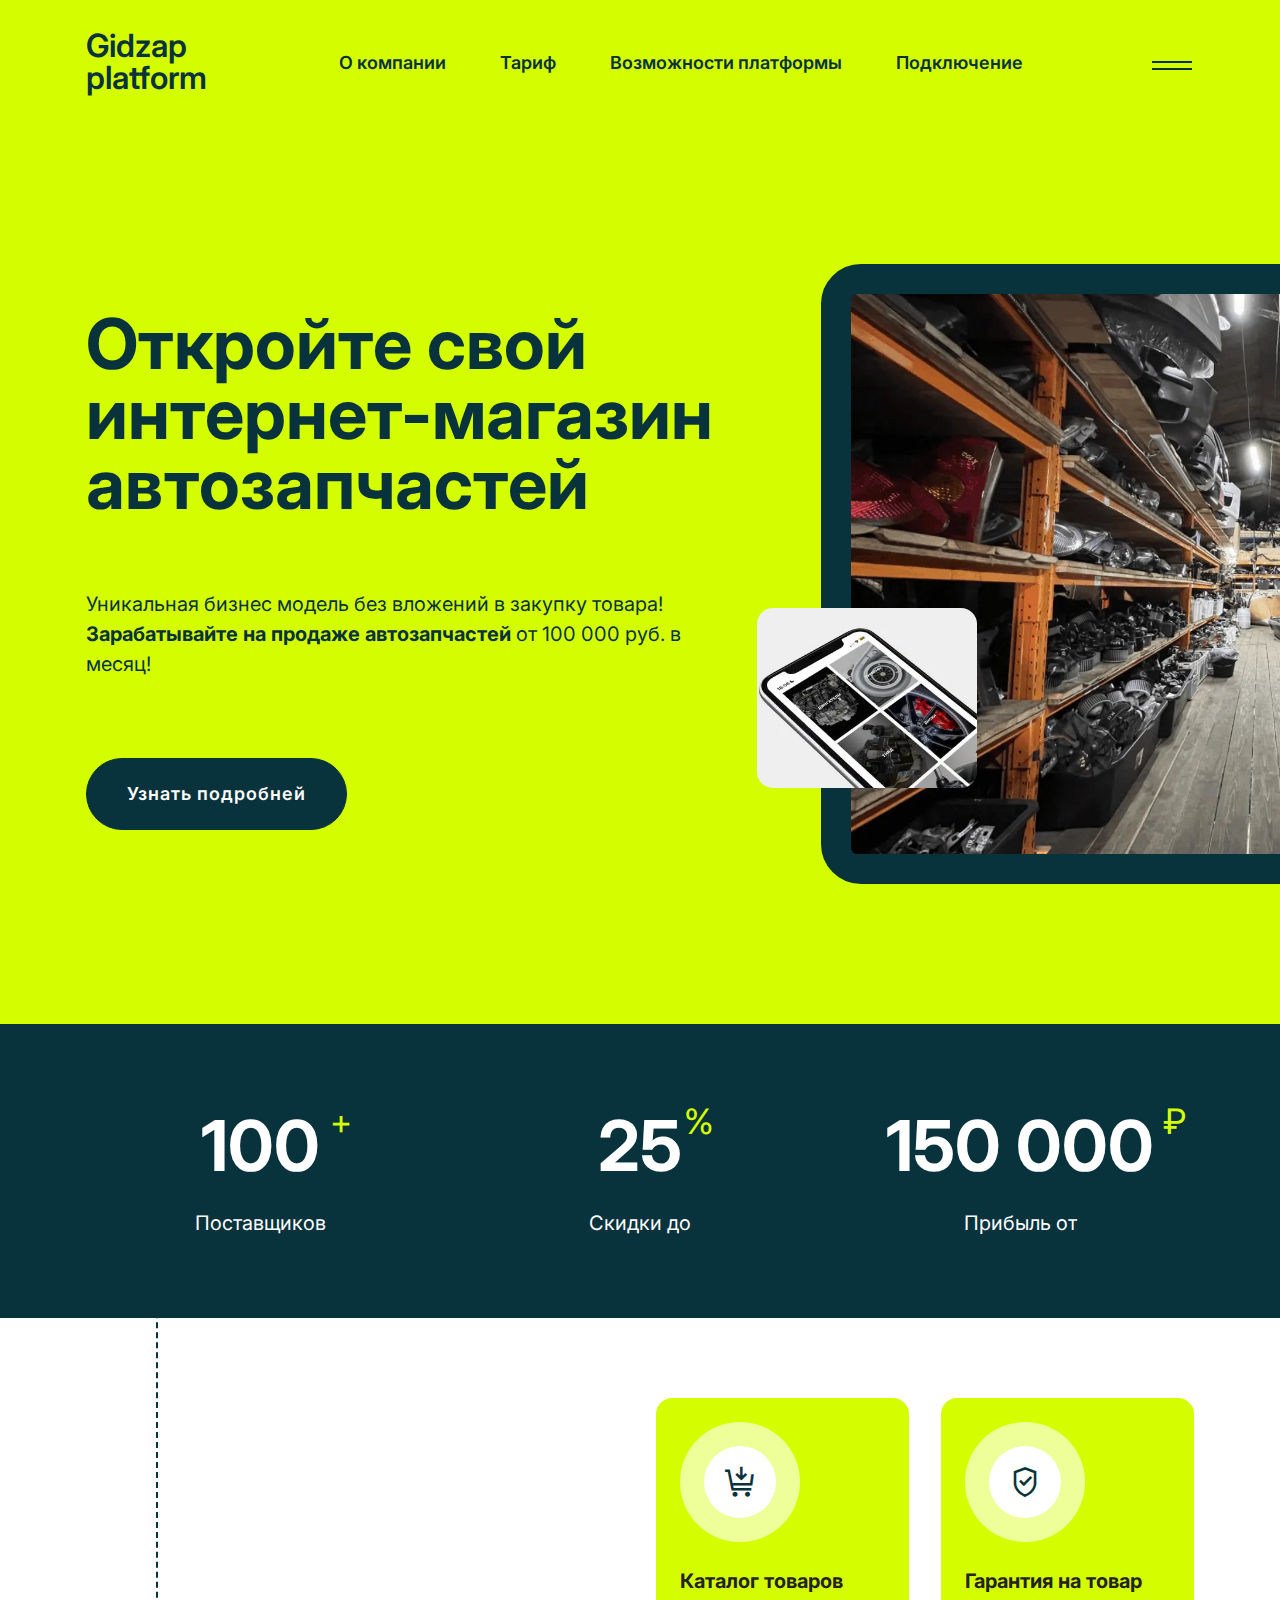
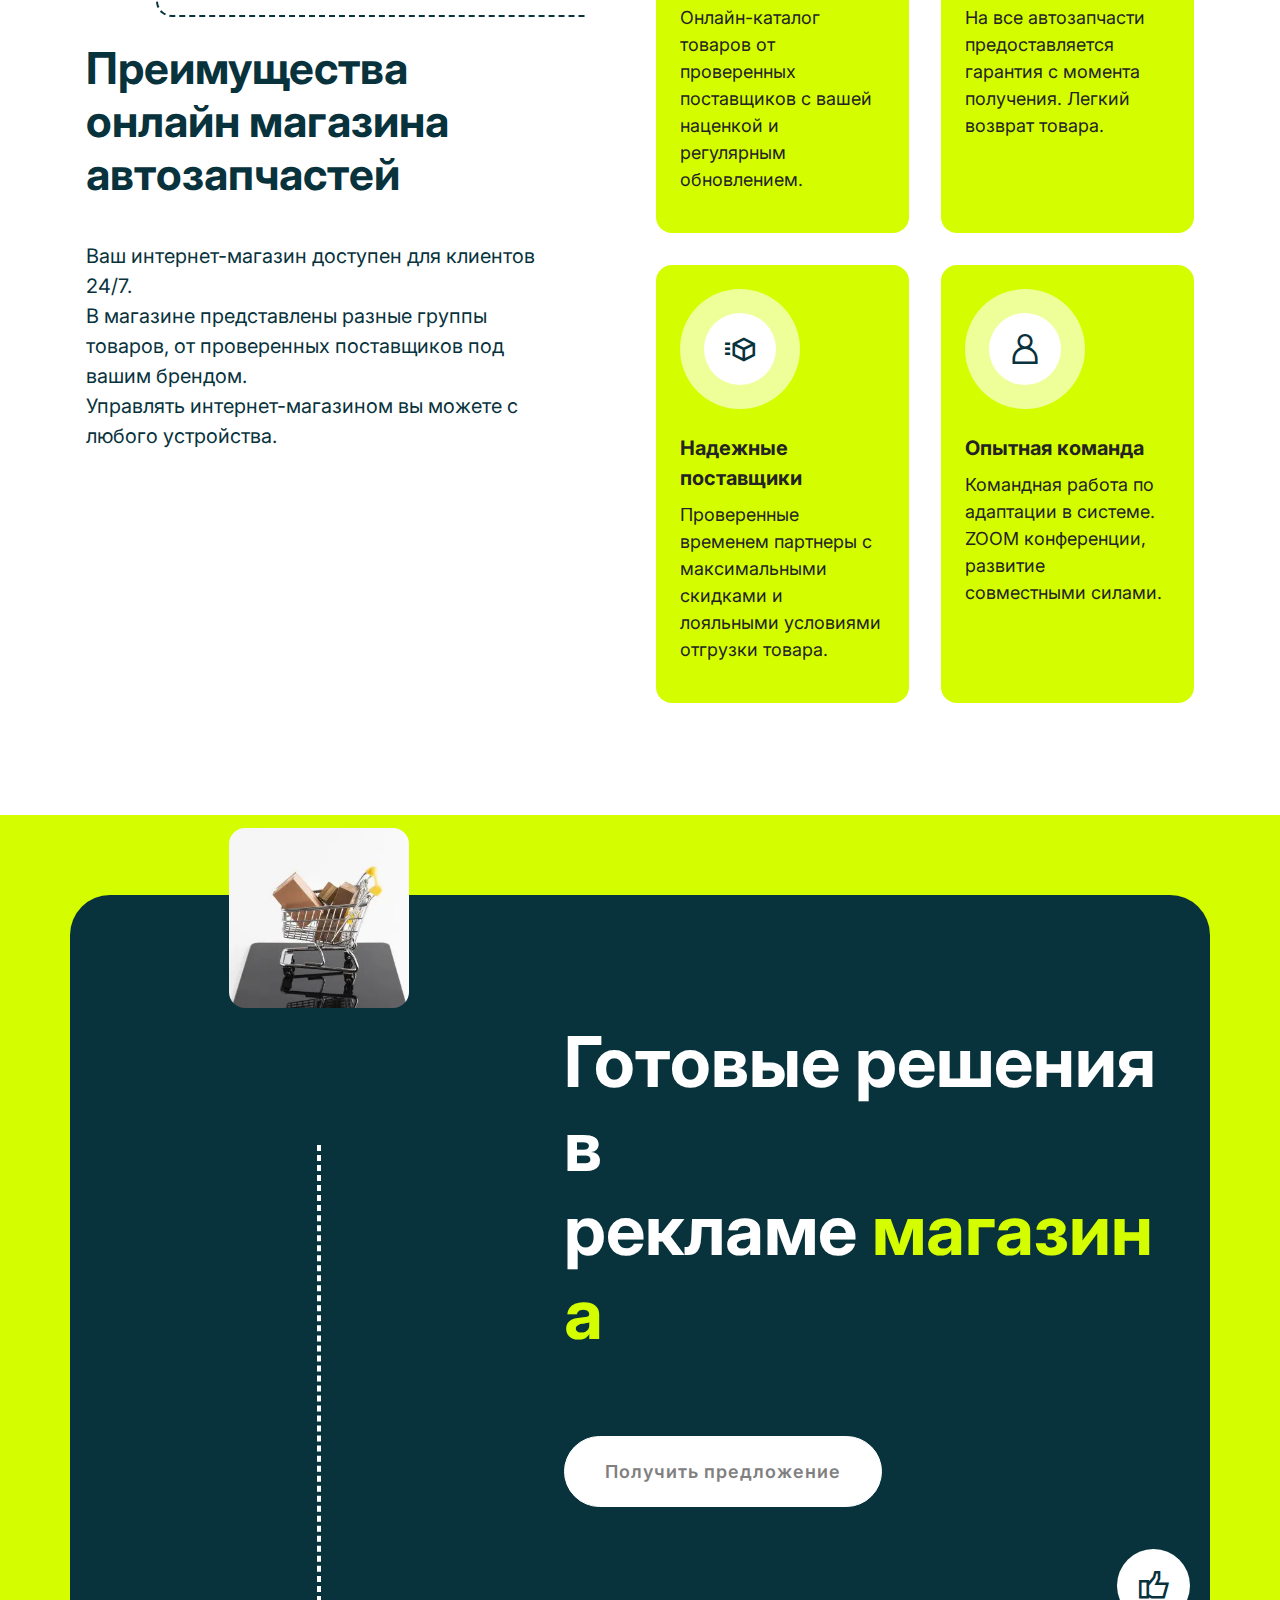
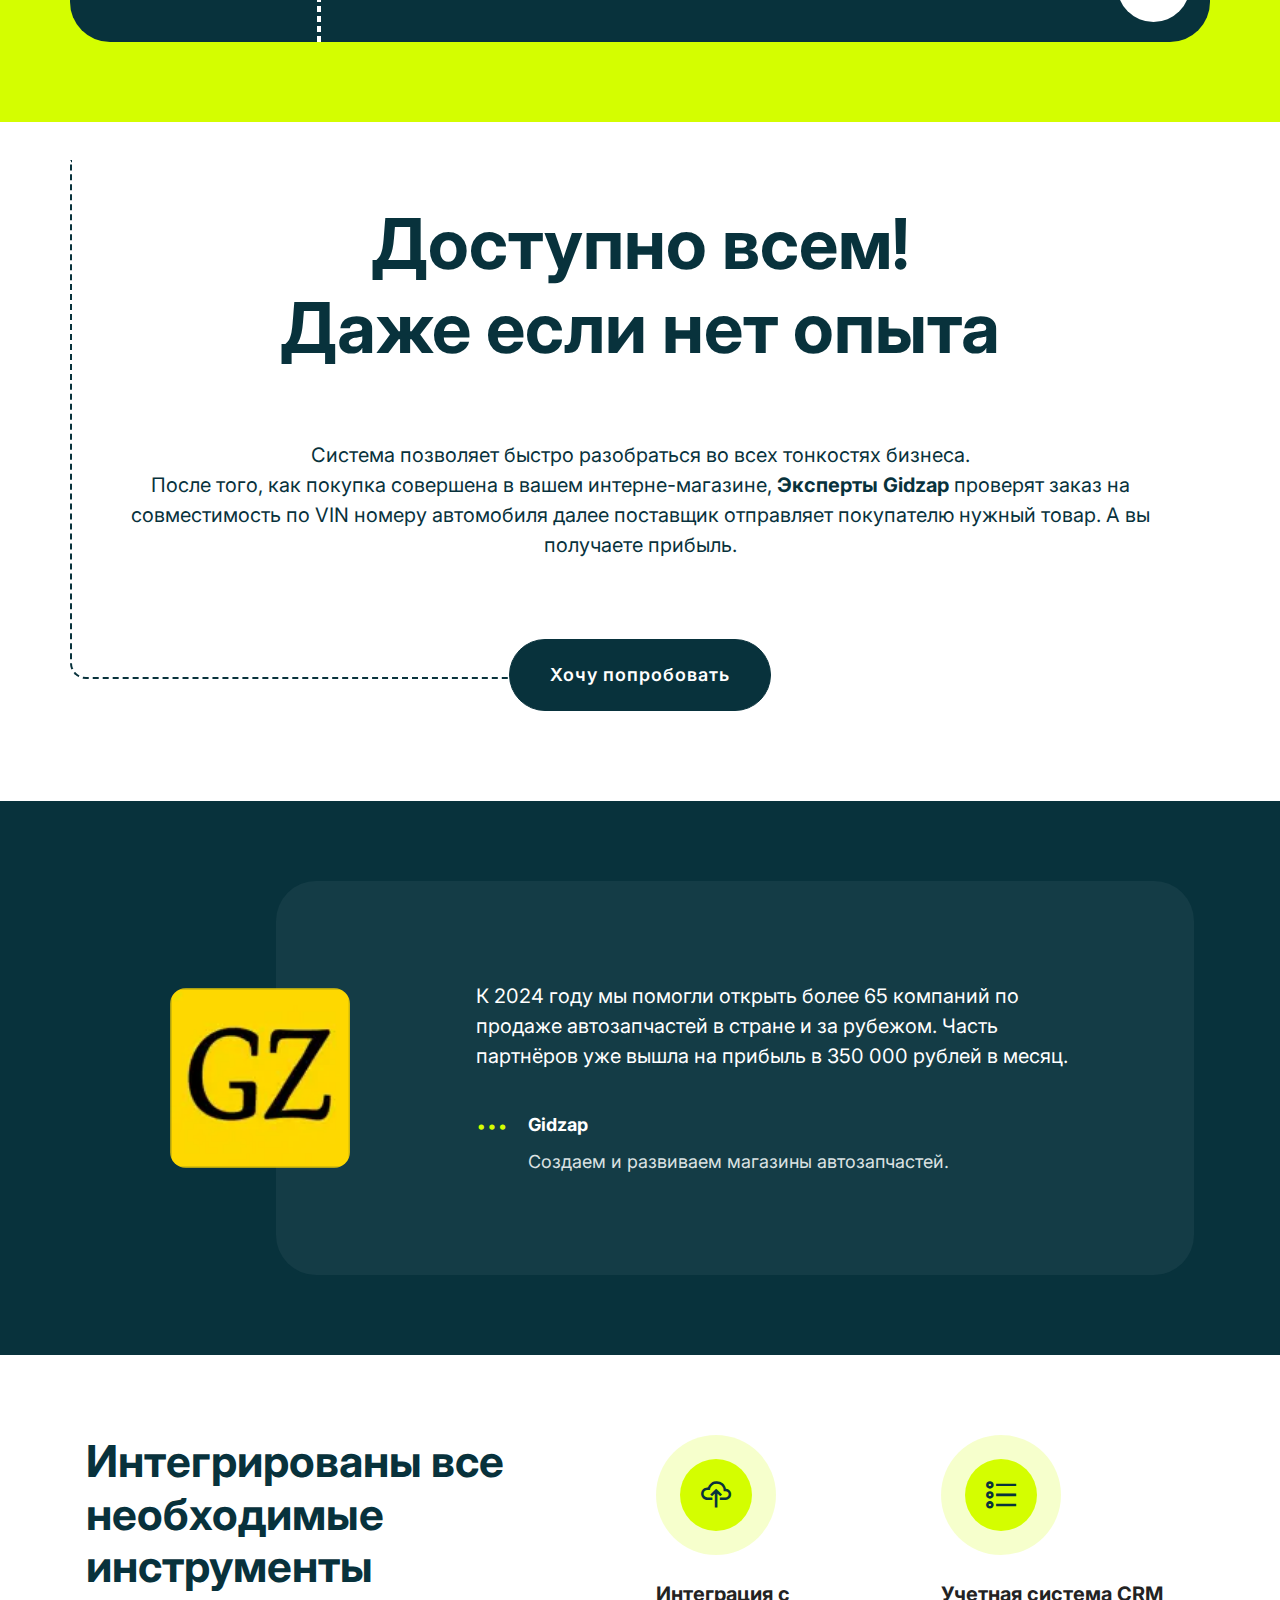
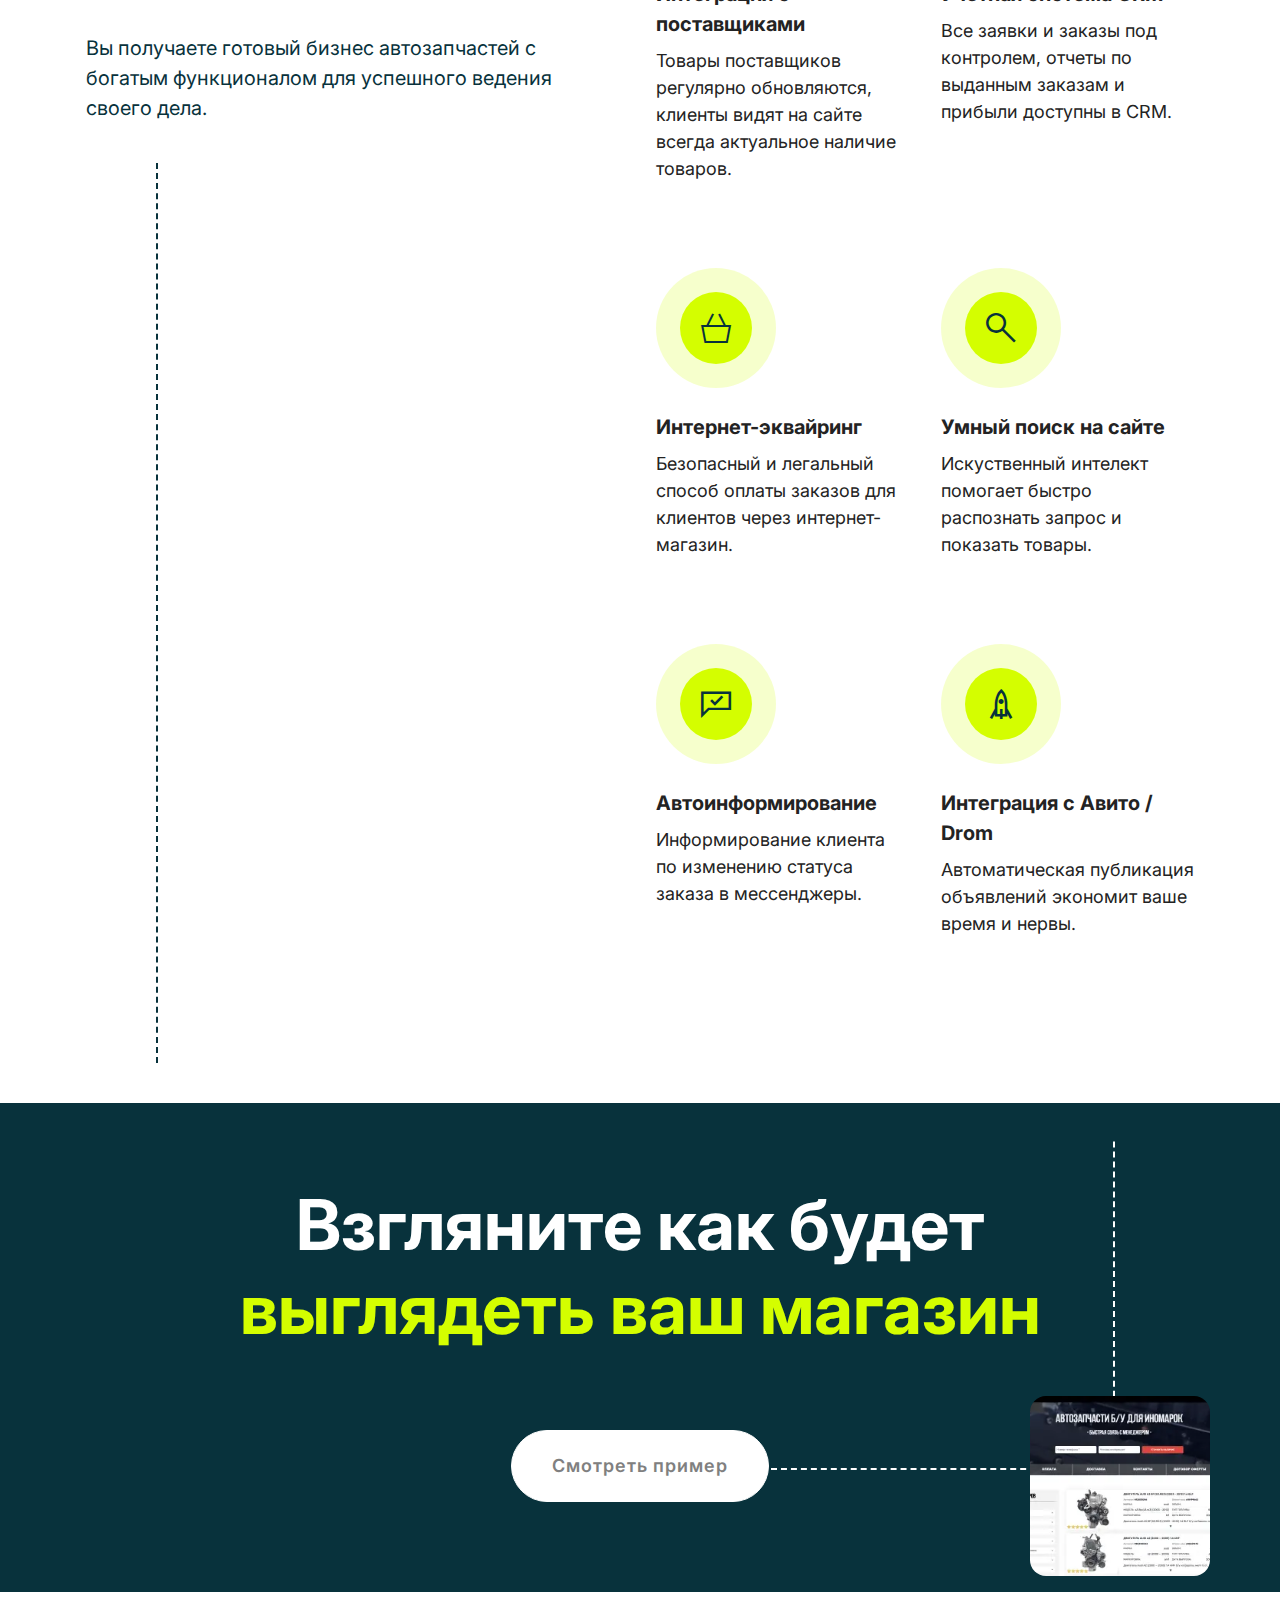
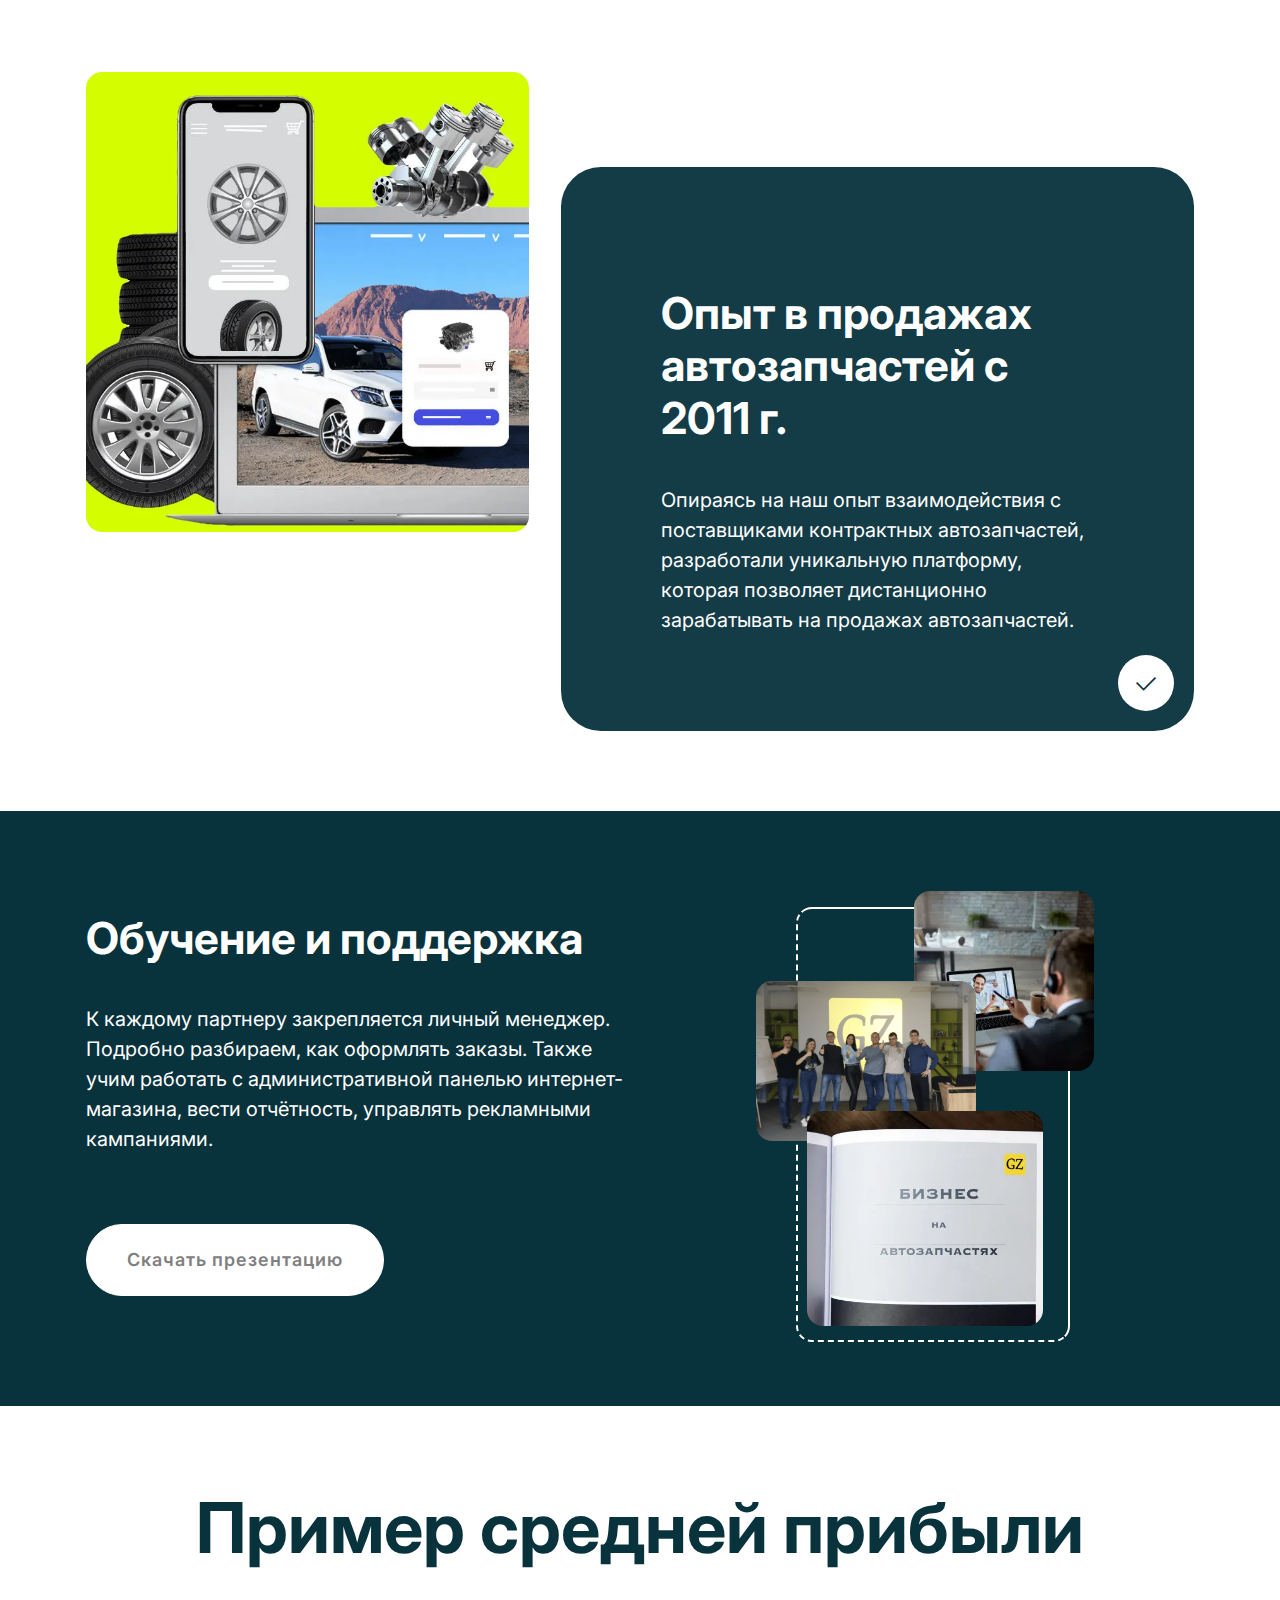
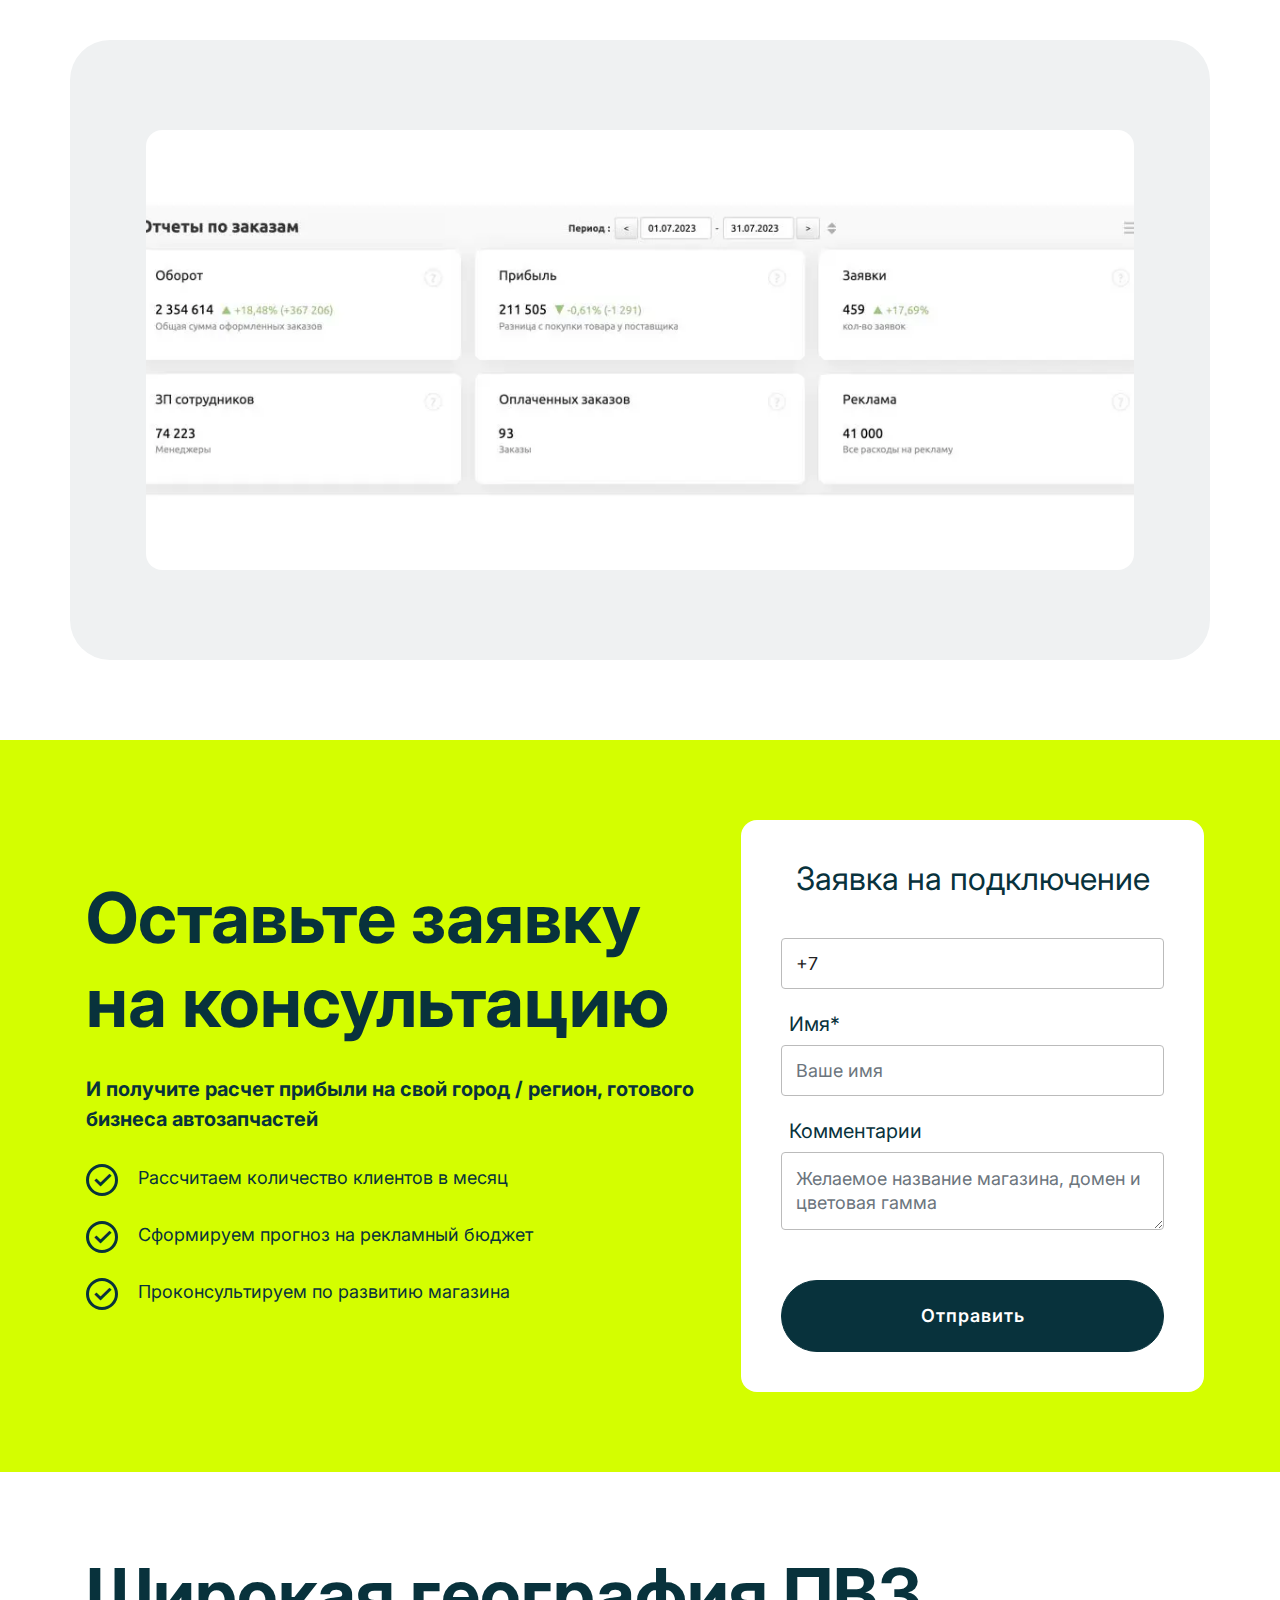
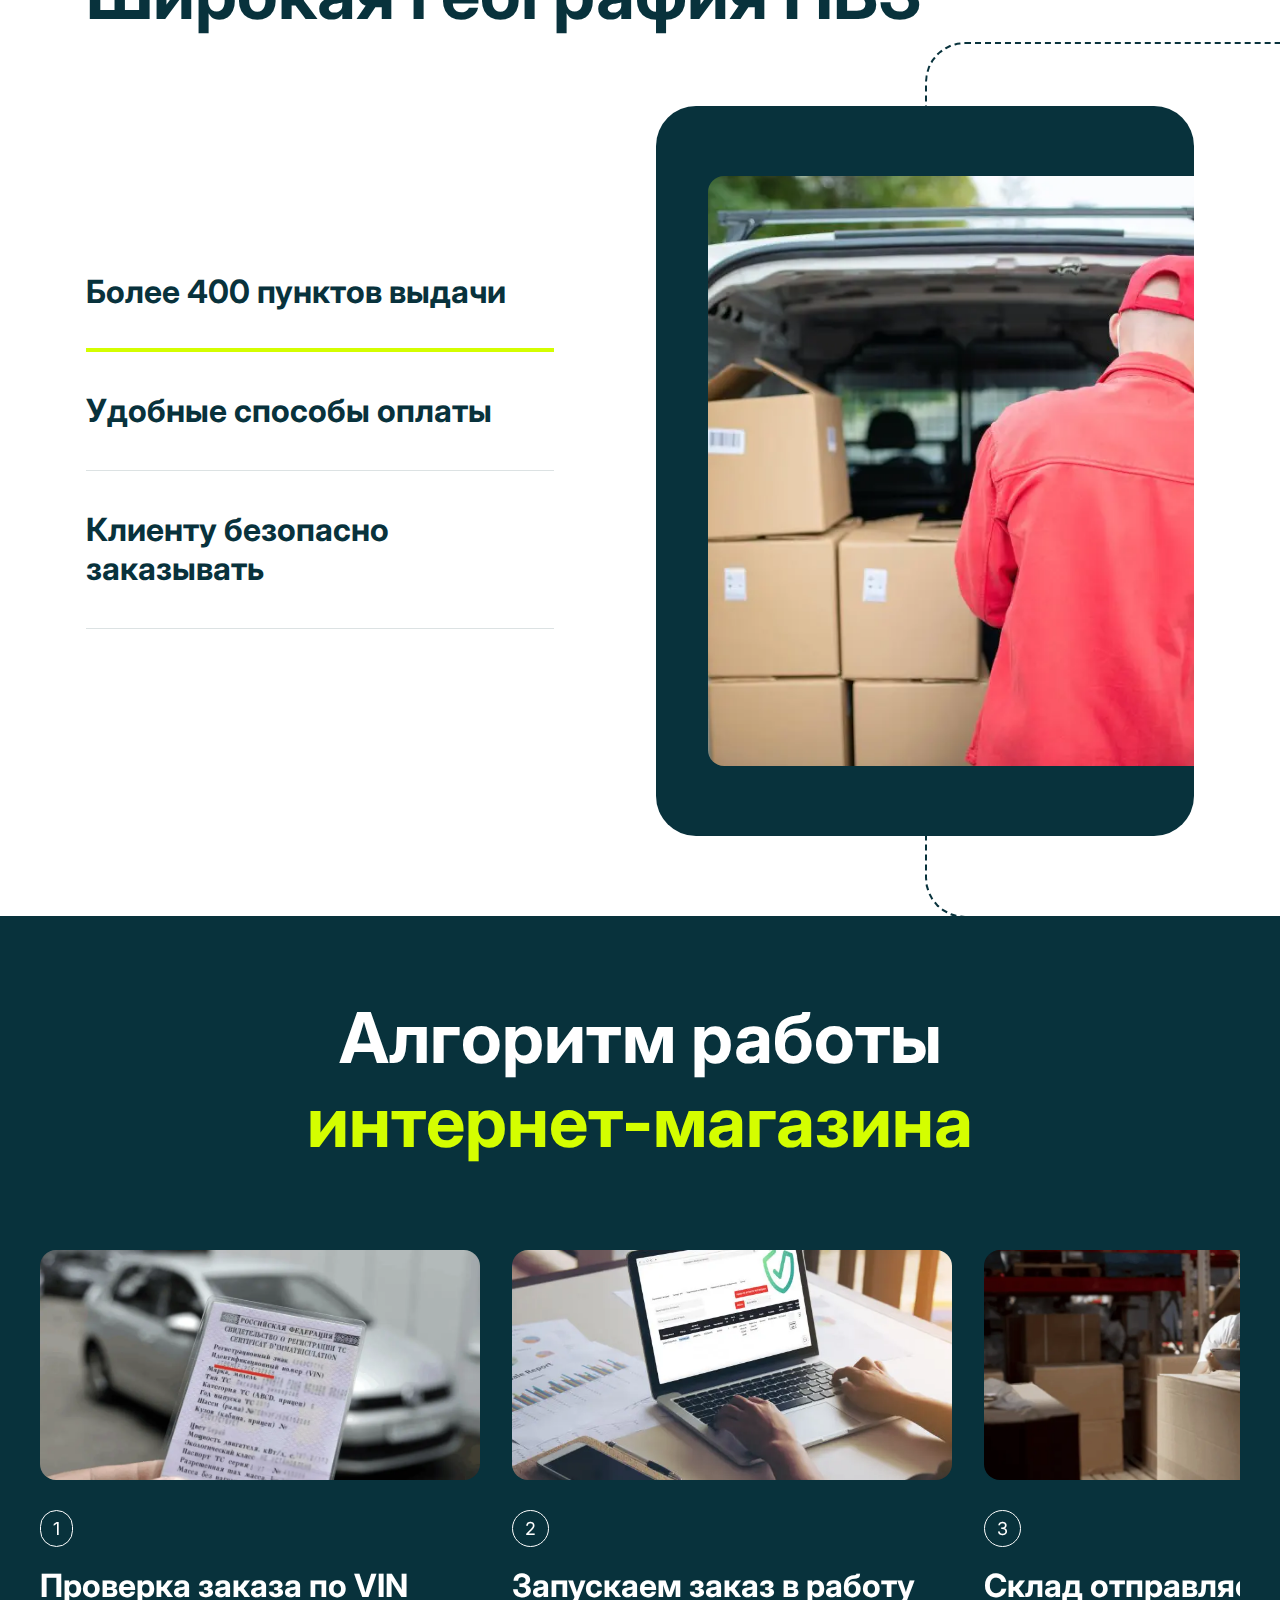
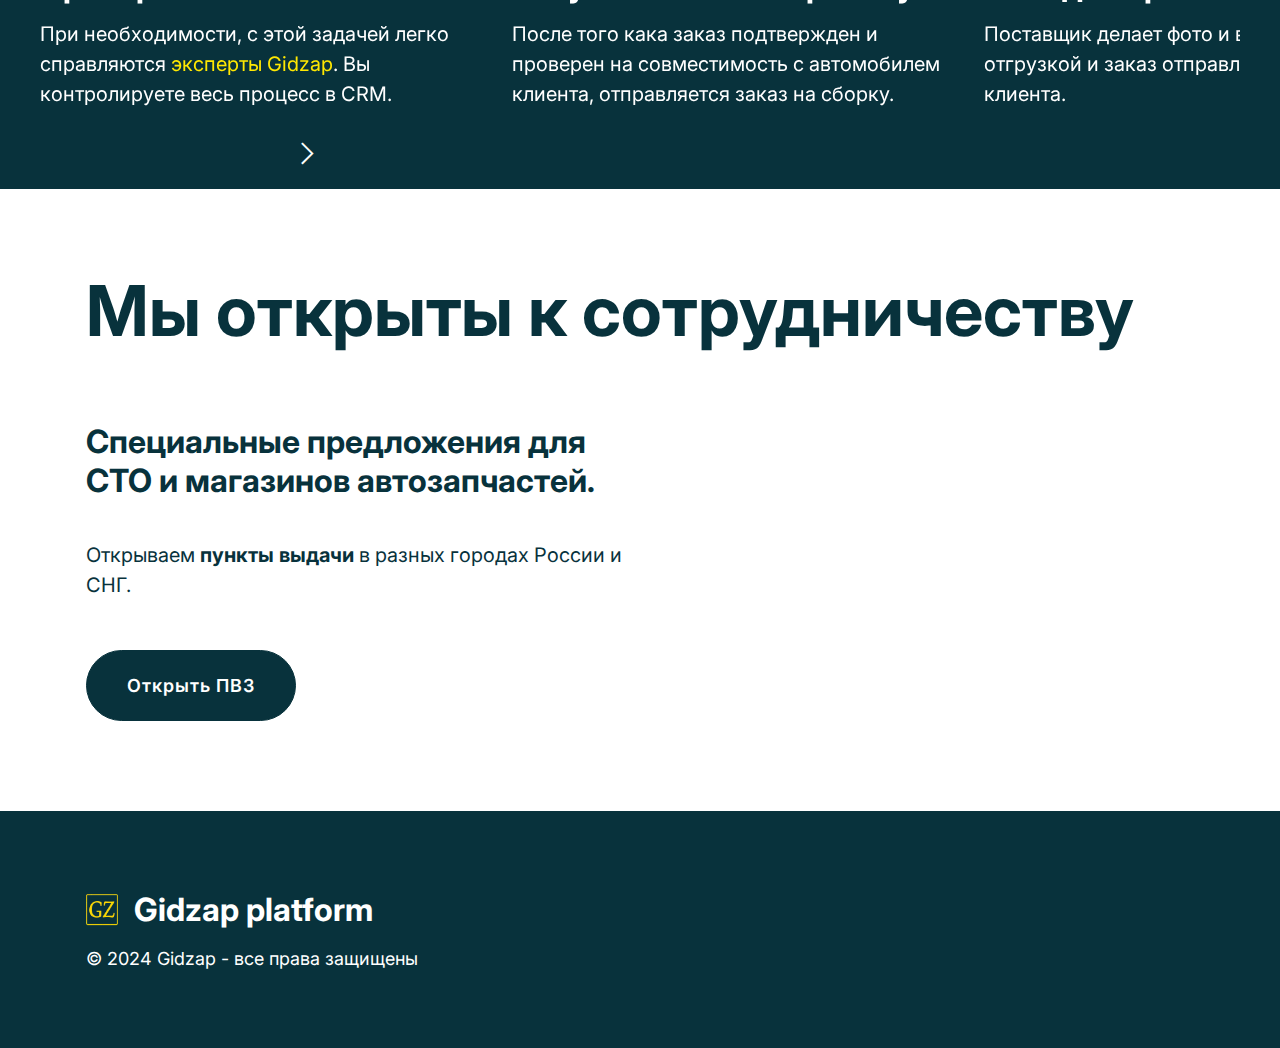
==== commit 6f7fafff: "create github pages" ====
--- a/index.html
+++ b/index.html
@@ -178,7 +178,7 @@
                             <strong>150 000<br><span>₽</span></strong>
                         </p>
                     </div>
-                    <p class="mbr-text mbr-fonts-style display-7">Прибыль</p>
+                    <p class="mbr-text mbr-fonts-style display-7">Прибыль от</p>
                 </div>
             </div>
         </div>
@@ -585,7 +585,7 @@
             </div>
             <div class="col-12 col-lg-5 mx-auto mbr-form" data-form-type="formoid">
 <!--Formbuilder Form-->
-<form action="https://mobirise.eu/" method="POST" class="mbr-form form-with-styler" data-form-title="Form Name"><input type="hidden" name="email" data-form-email="true" value="ikzJ/b0z5chcI29d9aBIEld/Euig38l2mDCuJ+o+tkdpPERXuOWDkVz2IElS6aEauGqpbeh5T2370Zd17mqOOCpjWfMIVicKecJNJet5M35u68J5zjTJK7vL6rn39h3C.3RLG7utBeksqY5QiA2/5FGmOEXvI5m/xOR5zRtfB5yceltdyvMWvtmmwkV3+NntfQ6FkcnZRwmhn8WN9gtKetlvHTfReOUjVzwi2UFAa48E9JGqO38+GJ4hWp3B1hM2A">
+<form action="https://mobirise.eu/" method="POST" class="mbr-form form-with-styler" data-form-title="Form Name"><input type="hidden" name="email" data-form-email="true" value="iz7N/gcnH1jbvVkpHMrgETo1WQBij1uPLSvNhJbCIsKRHKvJh3GtGRPc2DbyQps902xnTgeafMoZm8V1XmtiRy3AMIyCnfc32MfJzxbJePSj/8y/Tk4XMpZKtDvkzPak.Ur4PyyJ01SK60S1S/1UI9/IvwjgVHQ0wLAs5Qe3l8ZeZv5ZctISw+RKPVq+17awmXxm+Q/sEP/eM8KfFvFL4Ada9V9cO20GhSNPSTqM68iGVGbsoBvuPoLxELHckVQFf">
 <div class="row">
 <div hidden="hidden" data-form-alert="" class="alert alert-success col-12">Спасибо за интерес к нашему продукту! В ближайшее время с Вами свяжемся.</div>
 <div hidden="hidden" data-form-alert-danger="" class="alert alert-danger col-12"> Oops...! some problem! </div>
@@ -911,7 +911,7 @@
 
                             <div class="form-wrapper" data-form-type="formoid">
 <!--Formbuilder Form-->
-<form action="https://mobirise.eu/" method="POST" class="mbr-form form-with-styler" data-form-title="Mobirise Form"><input type="hidden" name="email" data-form-email="true" value="J+sZmeVU08a+1wiUDaUihjbY4go5zmijSjXsfrRbfRX3rqKX77+KXC8iNgGyRW0QJS2jPqK1aCyxKV+ToBFKLqWpsys30CtZsNM9Akaw8Io5v9+zD1oSGJXqPiGxI7cg.BqORZyTlgu8ft6PFBG7dQTvaZC40duzQkk4Qe70M/5J43o/fxrYtNAyy8eRTpnur4l/tnBqhdJj09uv+lIn2byC5SffrYvHe05wKE16BwyKPGzLa6VkjVfZez5UcNign">
+<form action="https://mobirise.eu/" method="POST" class="mbr-form form-with-styler" data-form-title="Mobirise Form"><input type="hidden" name="email" data-form-email="true" value="hz7UpQsREySnIZlkGTlPrPZ7wrSYI0cqXDyUJN6yXZ+ZBrabVr5s2q+1HX8AtP+Hi+Ezwi+vZwZcdcFVQtZR2zxxieUV+cUq2twlq16jX70beBUttrDnvwX1K4MRVd0p.cY3Tcvy4pXb+j4+zgvvZdzsl6swBaVBaquUZIJs6ZrQw2utPZwtb27ufPaQlF2Pzr50v5LQKJY2mJ2kA8Wxyminjr2n9KmKPHkvLkpZKRGXU06lQTEVZ8cPVkh8Cmg57">
 <div class="">
 <div hidden="hidden" data-form-alert="" class="alert alert-success col-12">Спасибо! В ближайшее время с Вами свяжемся.</div>
 <div hidden="hidden" data-form-alert-danger="" class="alert alert-danger col-12"> </div>
@@ -959,7 +959,7 @@
                             
 
                             <div class="form-wrapper" data-form-type="formoid">
-                                <form action="https://mobirise.eu/" method="POST" class="mbr-form form-with-styler" data-form-title="Mobirise Form"><input type="hidden" name="email" data-form-email="true" value="yrunBREPttgaKDlyU51u5eOi11p7CJ0xtbPoqKlMol6sYWWDei4hpAQo2zBv9NXtDfvqNdXl/Xj7PopyyJQ2NIUiI40EP09Ds8lOpvm25TaDnFQSLF3iQLkUs6soNslS.VIIKDqfMdJgjOOKf5O7iANe4Bx2gI36UtZ69Fpn9/OuF355YZ586EItOyCJhSzNh+dQRGFYI/6k6JieEGyCRA1wnbf0ZQLOrYh9M0EBmnF68V5YxXXp5OVZnh9OS7gKr">
+                                <form action="https://mobirise.eu/" method="POST" class="mbr-form form-with-styler" data-form-title="Mobirise Form"><input type="hidden" name="email" data-form-email="true" value="kq8uaBYgTAYoP82b5+euXoGVpQu+FgZcSPnvOb7+KuEkSRSjf/MHkt24qitBhPPgb9Gqp4X1FbX86ZGtx03pbKEvVDH0peoEYd4UWx7VhUPZC5NQUYUIXK+4WJBaBYn+.5itR0uuWOqF3mTZcWNfoPGopQ4sTSnDSN4T2EdZgfv2jVpV78AzUxnNal0KI+Tlvwu9R3aLJXRMlUEh5OFTlSa4AyvaSZ9Xouj+DXMVQwptzl/8i6jekikWNqqywaiex">
                                     <div class="container">
                                         <div class="row">
                                             <div hidden="hidden" data-form-alert="" class="alert alert-success col-12">Спасибо! В ближайшее время отправим инструкцию на ваш номер телефона.</div>
@@ -1047,7 +1047,7 @@
 
                             <div class="form-wrapper" data-form-type="formoid">
 <!--Formbuilder Form-->
-<form action="https://mobirise.eu/" method="POST" class="mbr-form form-with-styler" data-form-title="Mobirise Form"><input type="hidden" name="email" data-form-email="true" value="IplDZDPOfOOK0pWvR/fB1CKEntbmGEjbZYG6lFU1ycaGFRB1+beLZp280bSYH3UfLPL/ZmBrlIKr/W4Rqf9gfTojbU6rpFJpRK7e9U65yig57VgYLa5rlFfu17lKN82E.G0xD61TCaPeDlC+l0WE22/qC9/V+pvHPkOzYEVwKDxNejCf9bw7qvcYPNp3TZawdQqInpvaGIY55SeXNRzuLTCrtX0xaoIO5+Rs1/w4g3wszcaioGViZWw2sn+oXx9TP">
+<form action="https://mobirise.eu/" method="POST" class="mbr-form form-with-styler" data-form-title="Mobirise Form"><input type="hidden" name="email" data-form-email="true" value="5LpbTHprcwM4nYdV+qarWZr0BipD1Sywy57zmLqK0RydiTtQ+5saNRXmaX/EJVHHH6qS2TXeLak0USPQbwzIKoXCaFZqQ6MULnOiDZb4c3WcFpoWcgipAkGUOEC93rhS.f16BsKviDuwVwl5dP7Aeyp/g+qADVjQlHxkWGsrU+C7PmDf9EmseKNRapZeQumwVzEllRWWEplRk6T1Nr6J+e9Y4nE7Tmb5gYqn6rYfJ9Mb0idgorRk6XjZXxJn3PftV">
 <div class="">
 <div hidden="hidden" data-form-alert="" class="alert alert-success col-12">Спасибо! В ближайшее время с Вами свяжемся.</div>
 <div hidden="hidden" data-form-alert-danger="" class="alert alert-danger col-12"> </div>
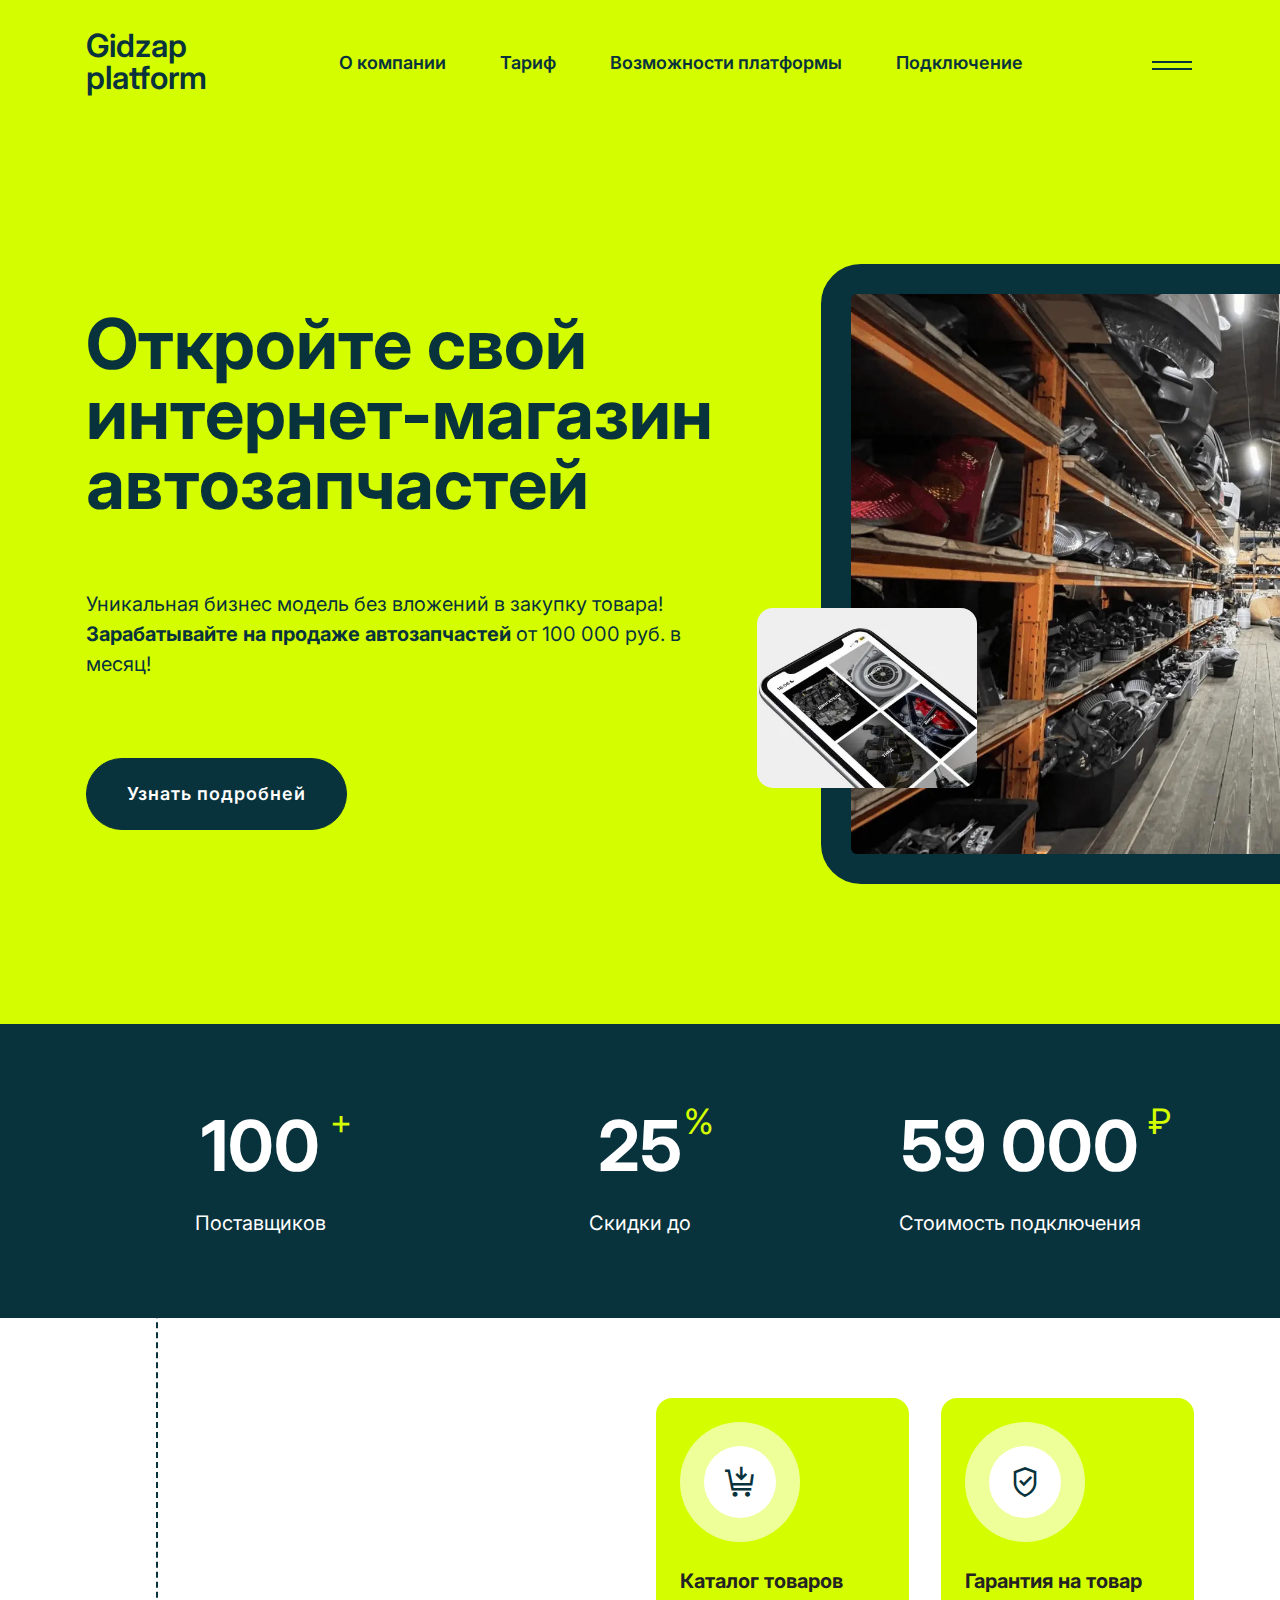
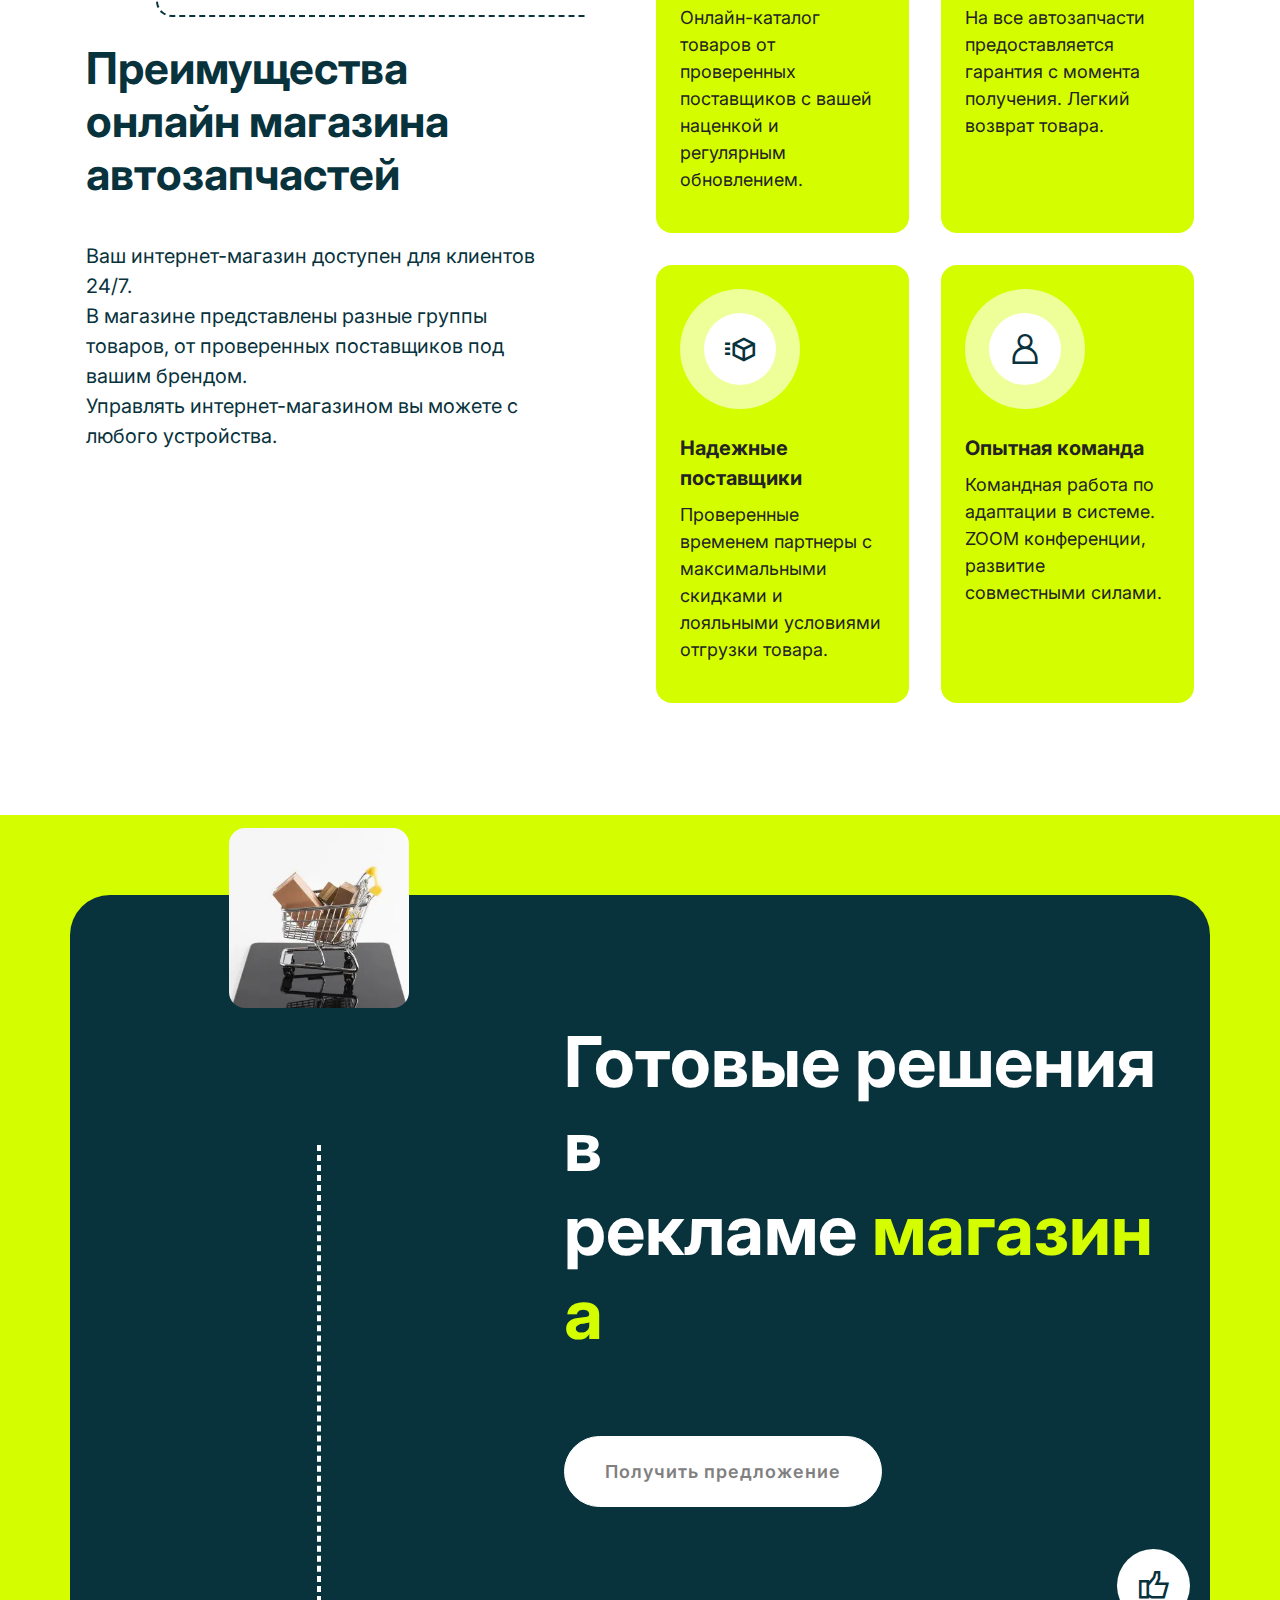
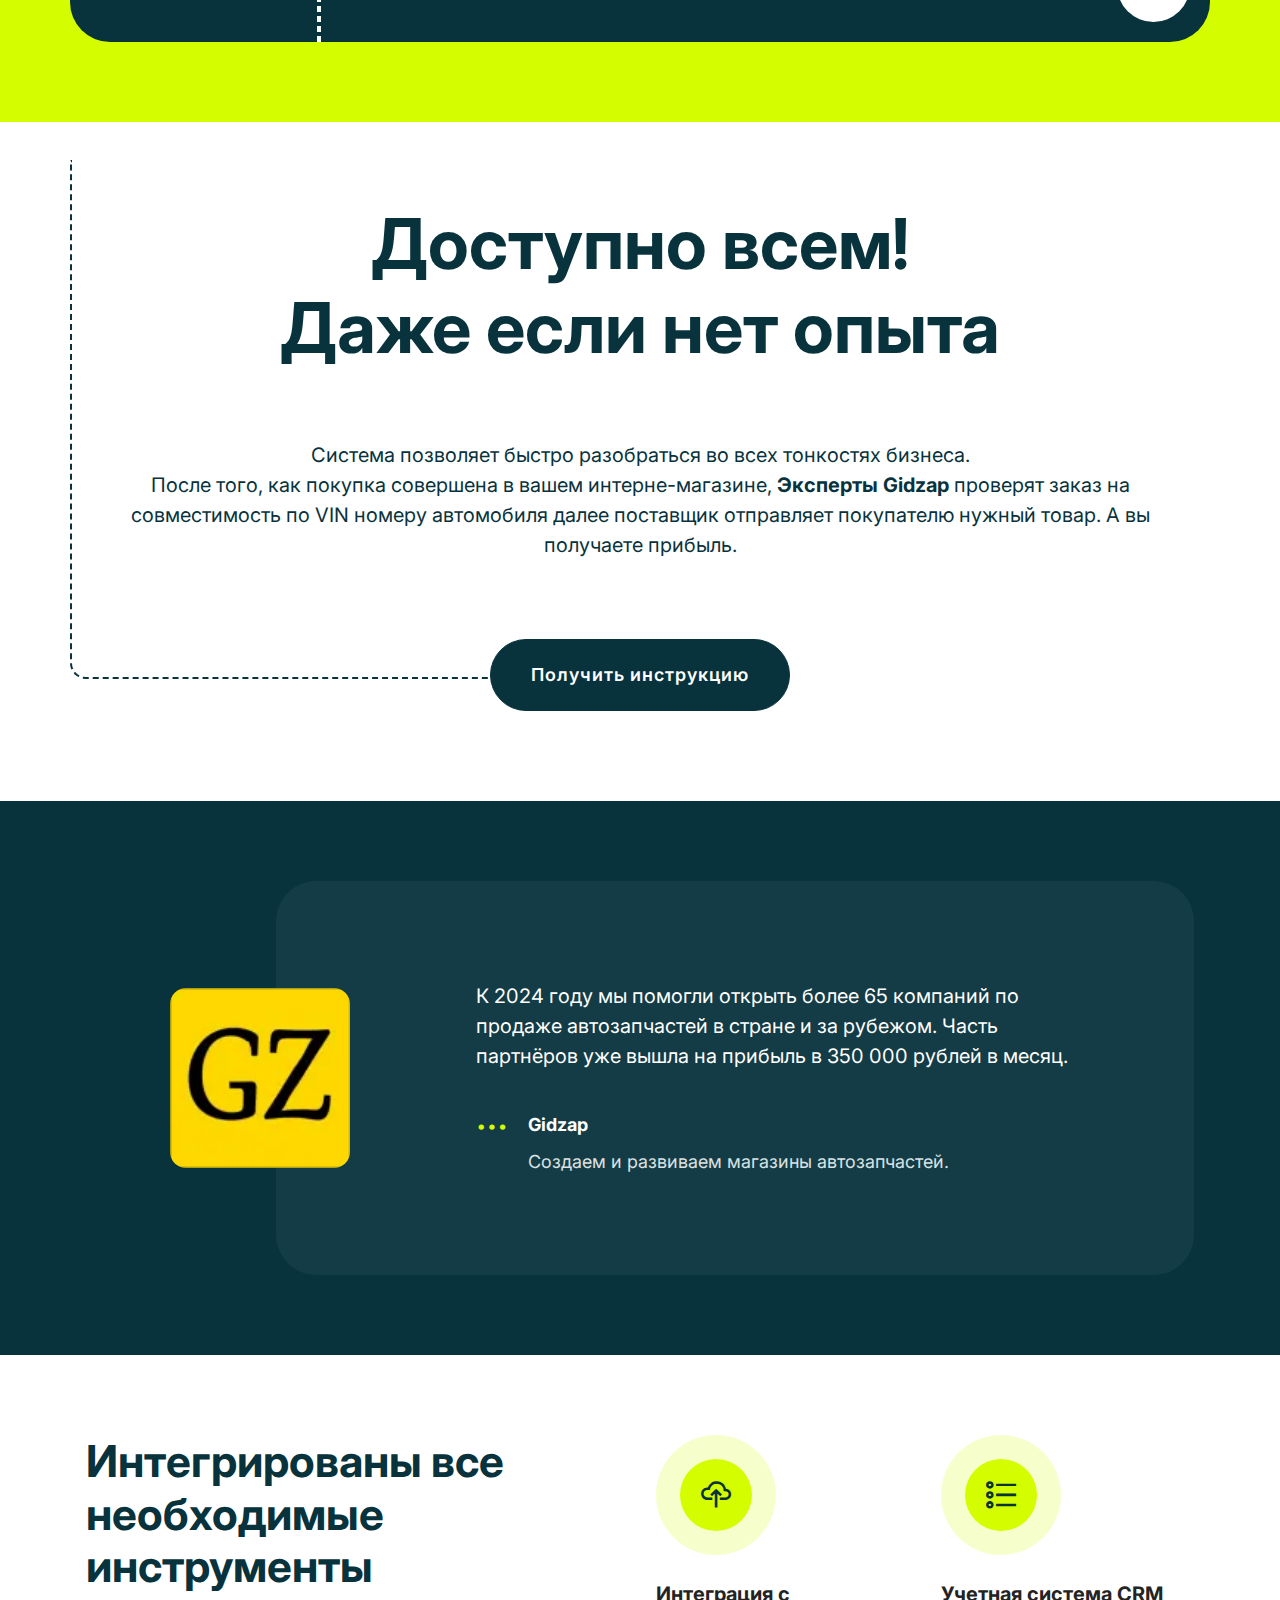
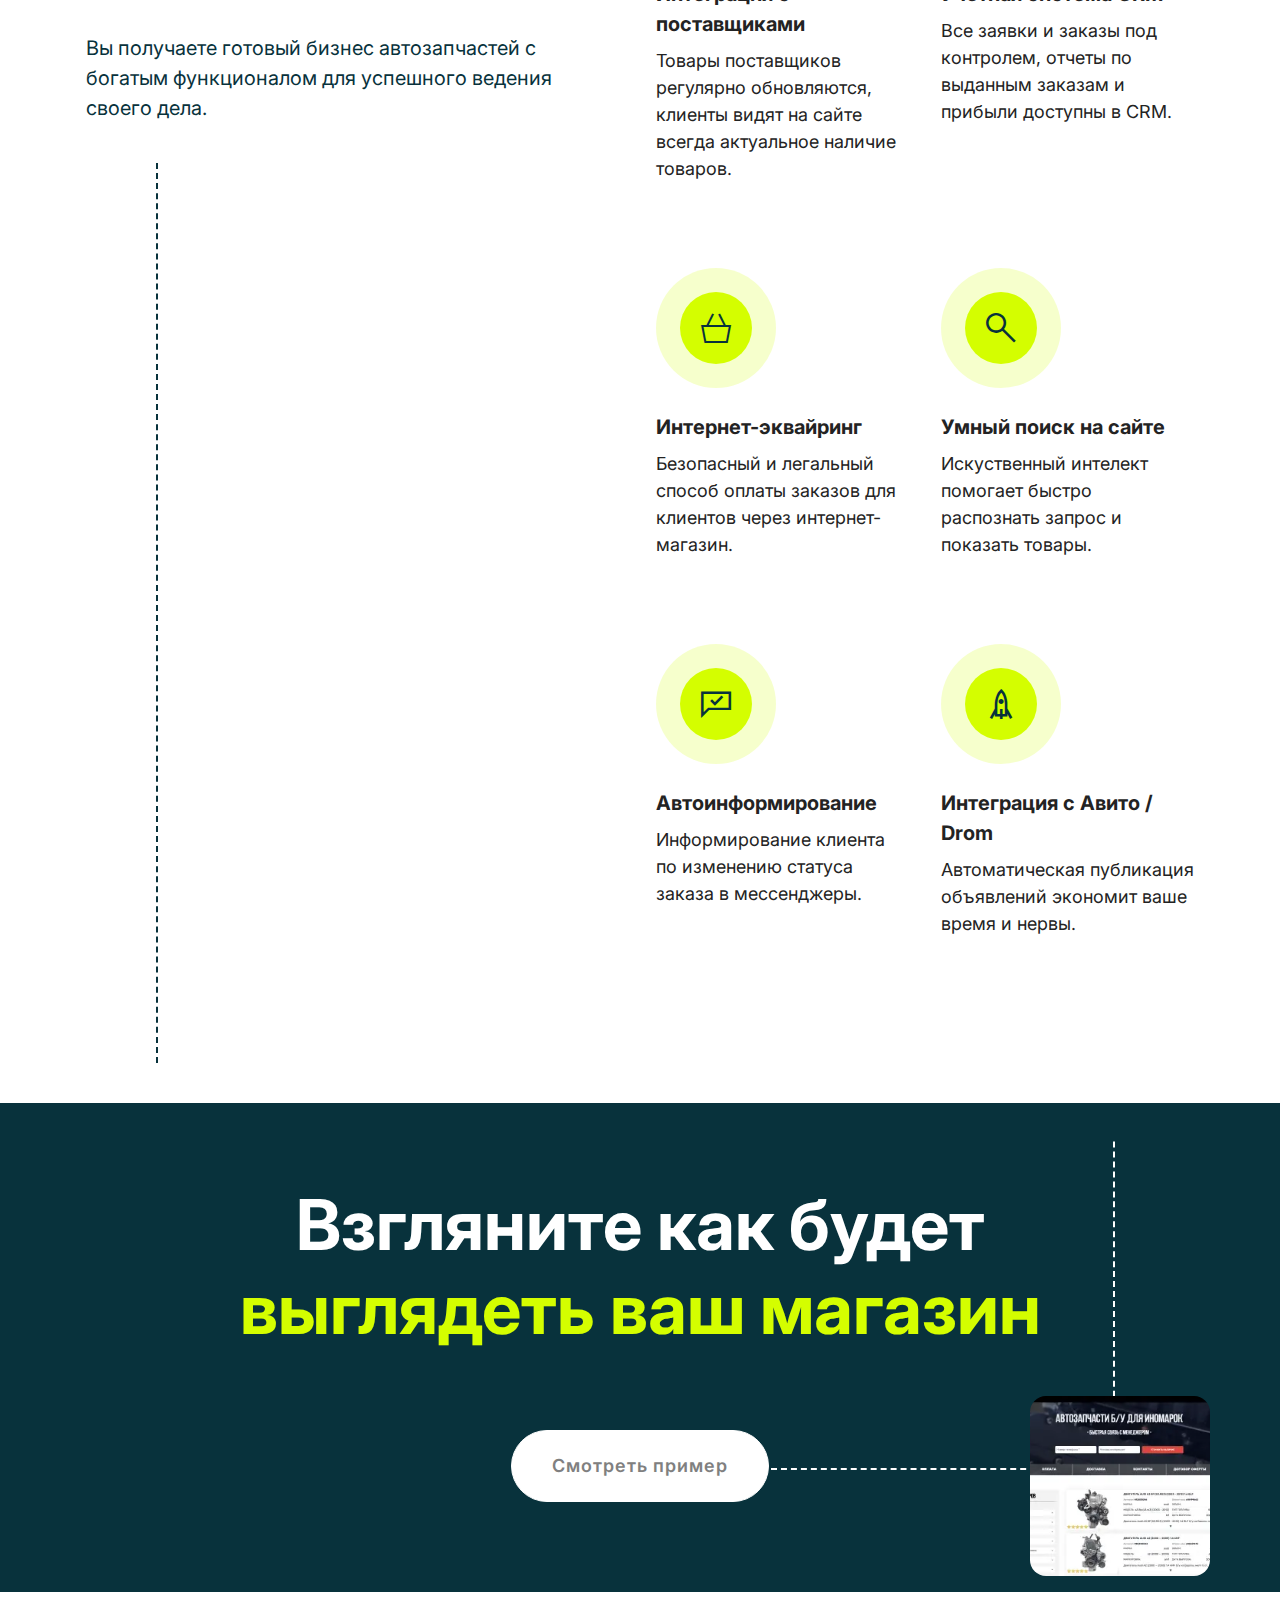
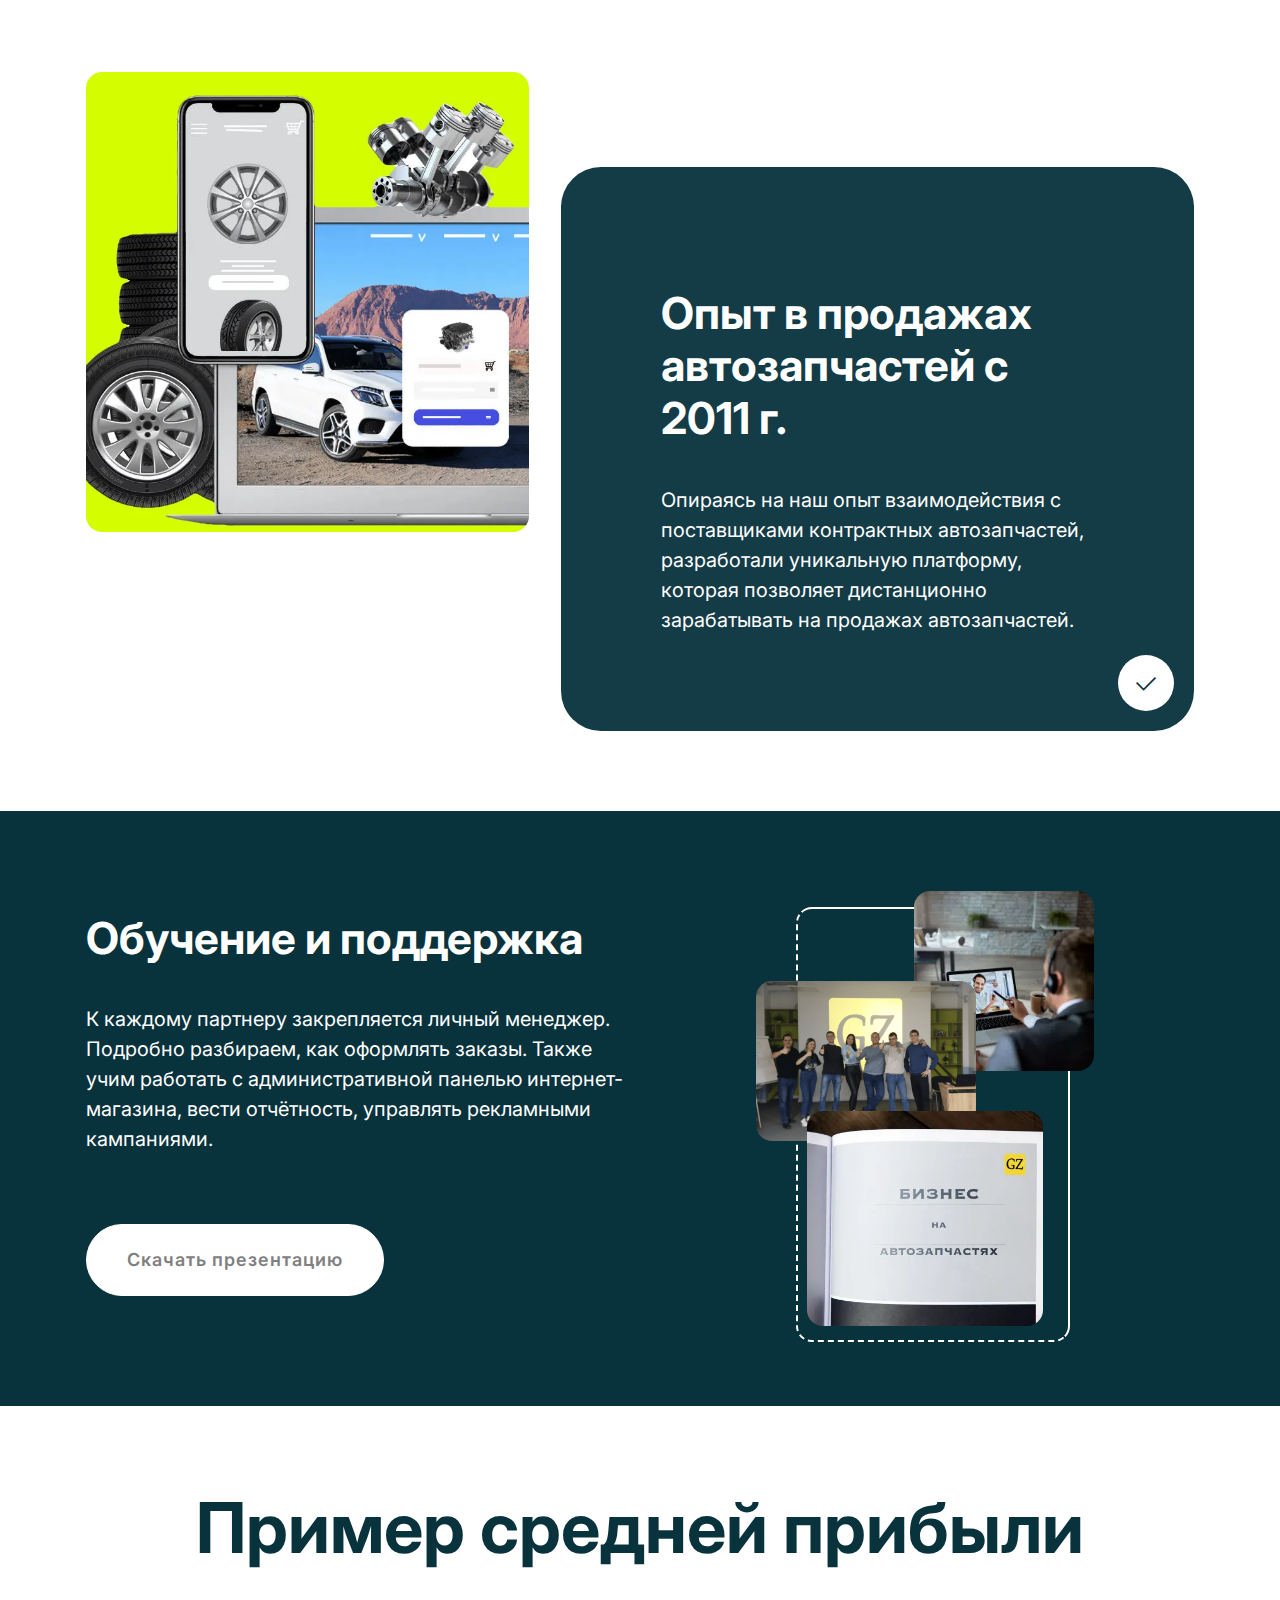
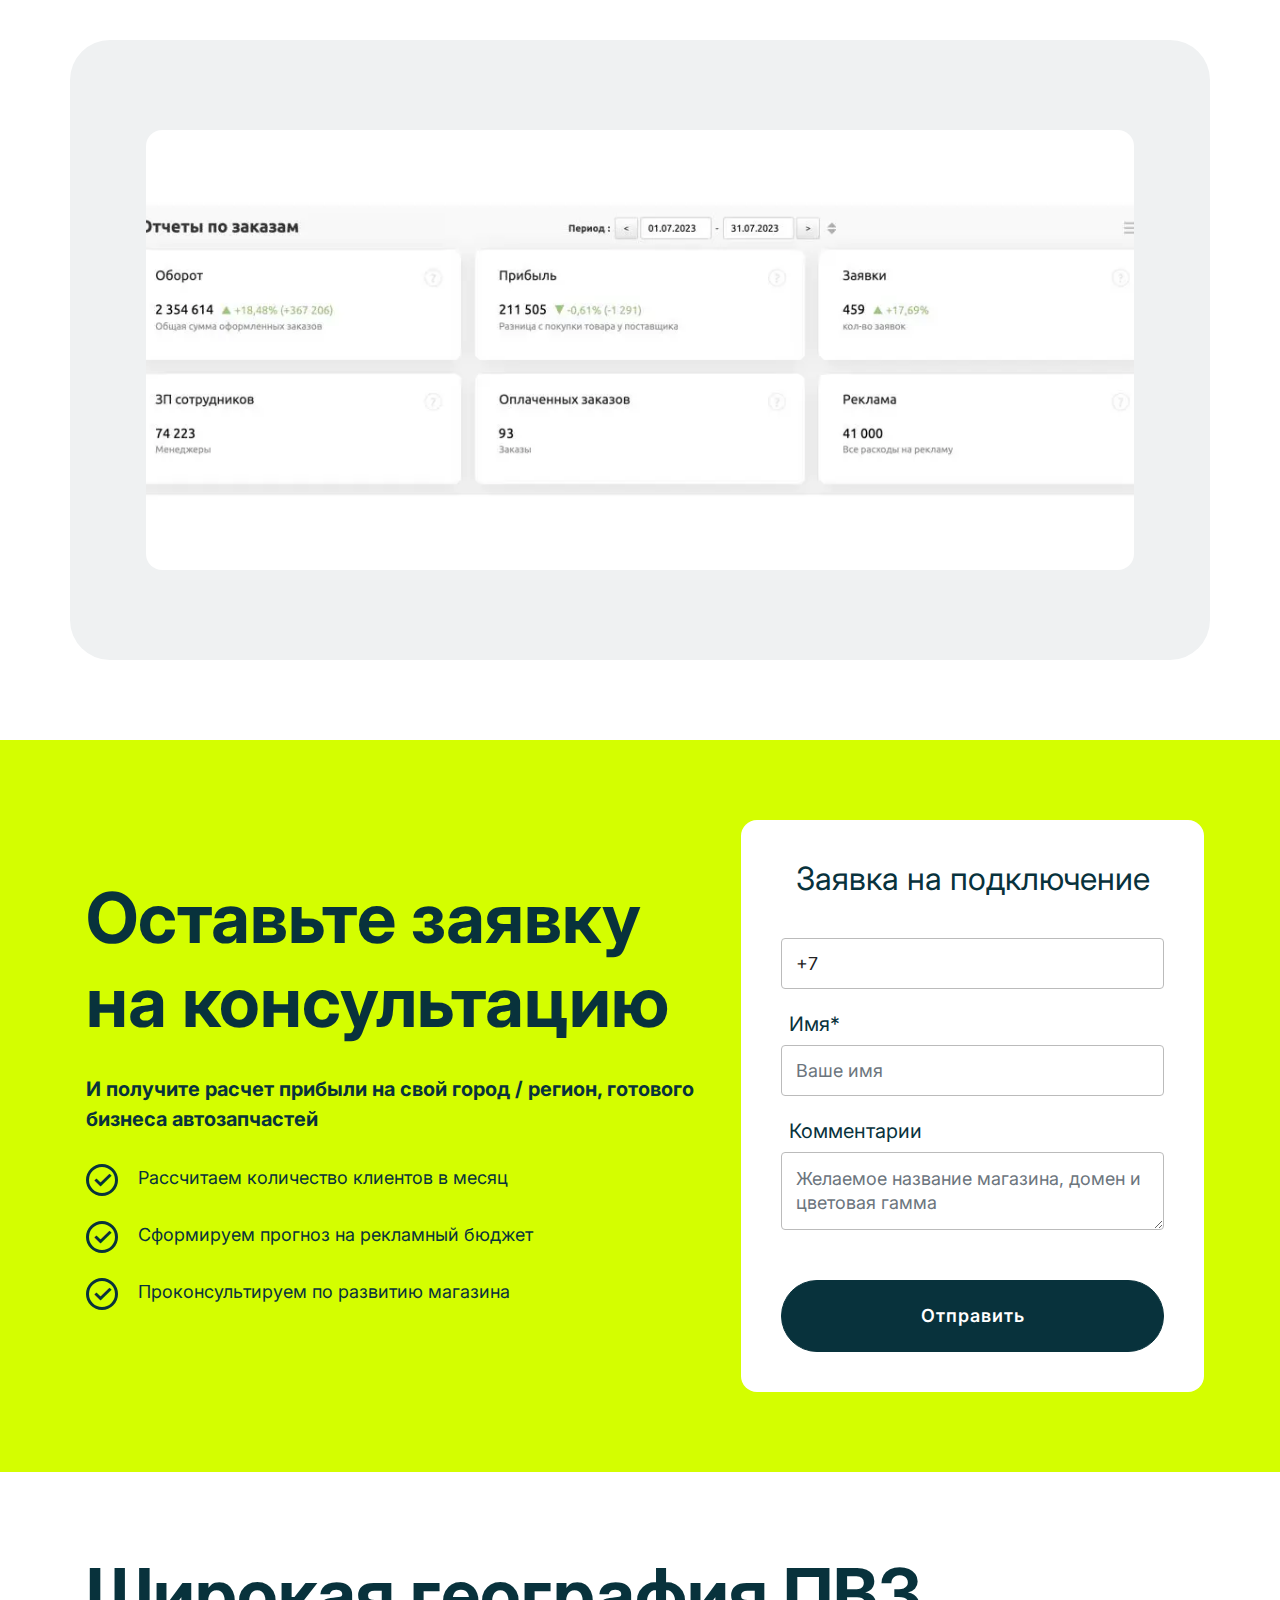
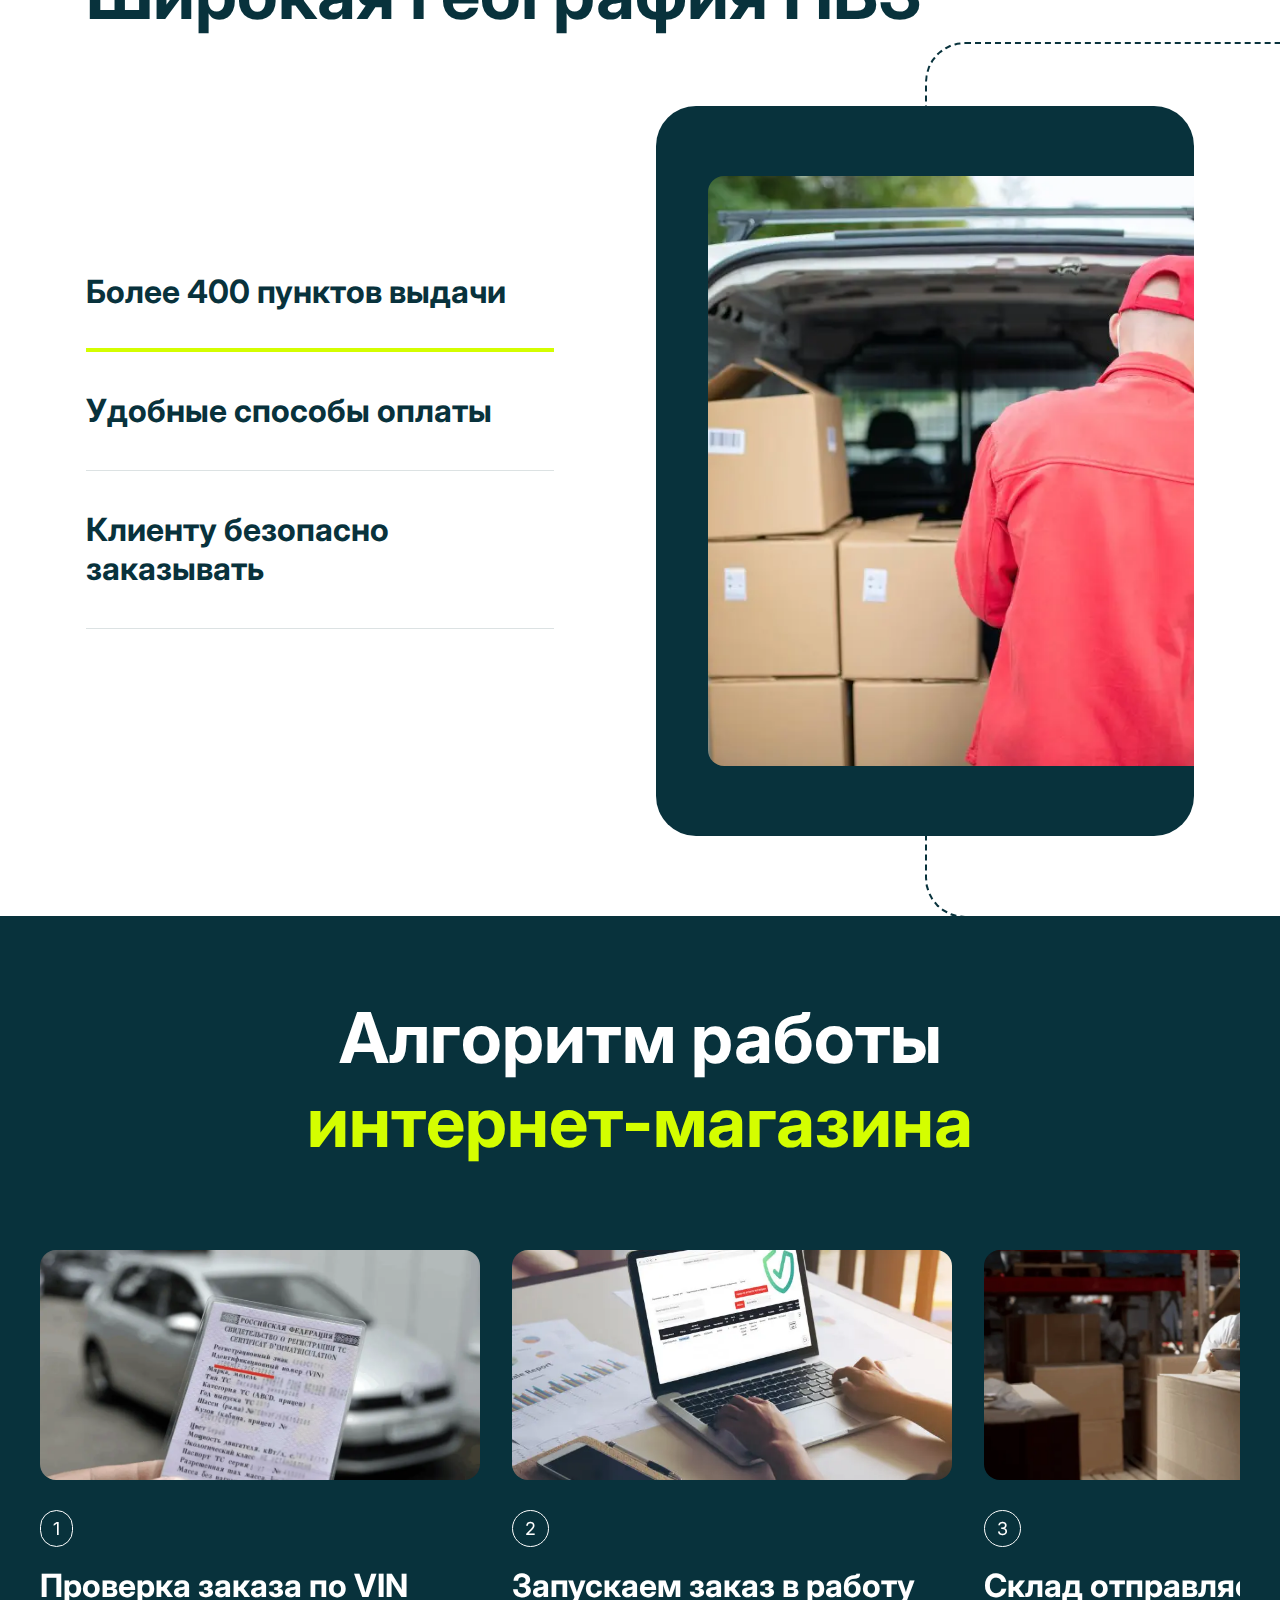
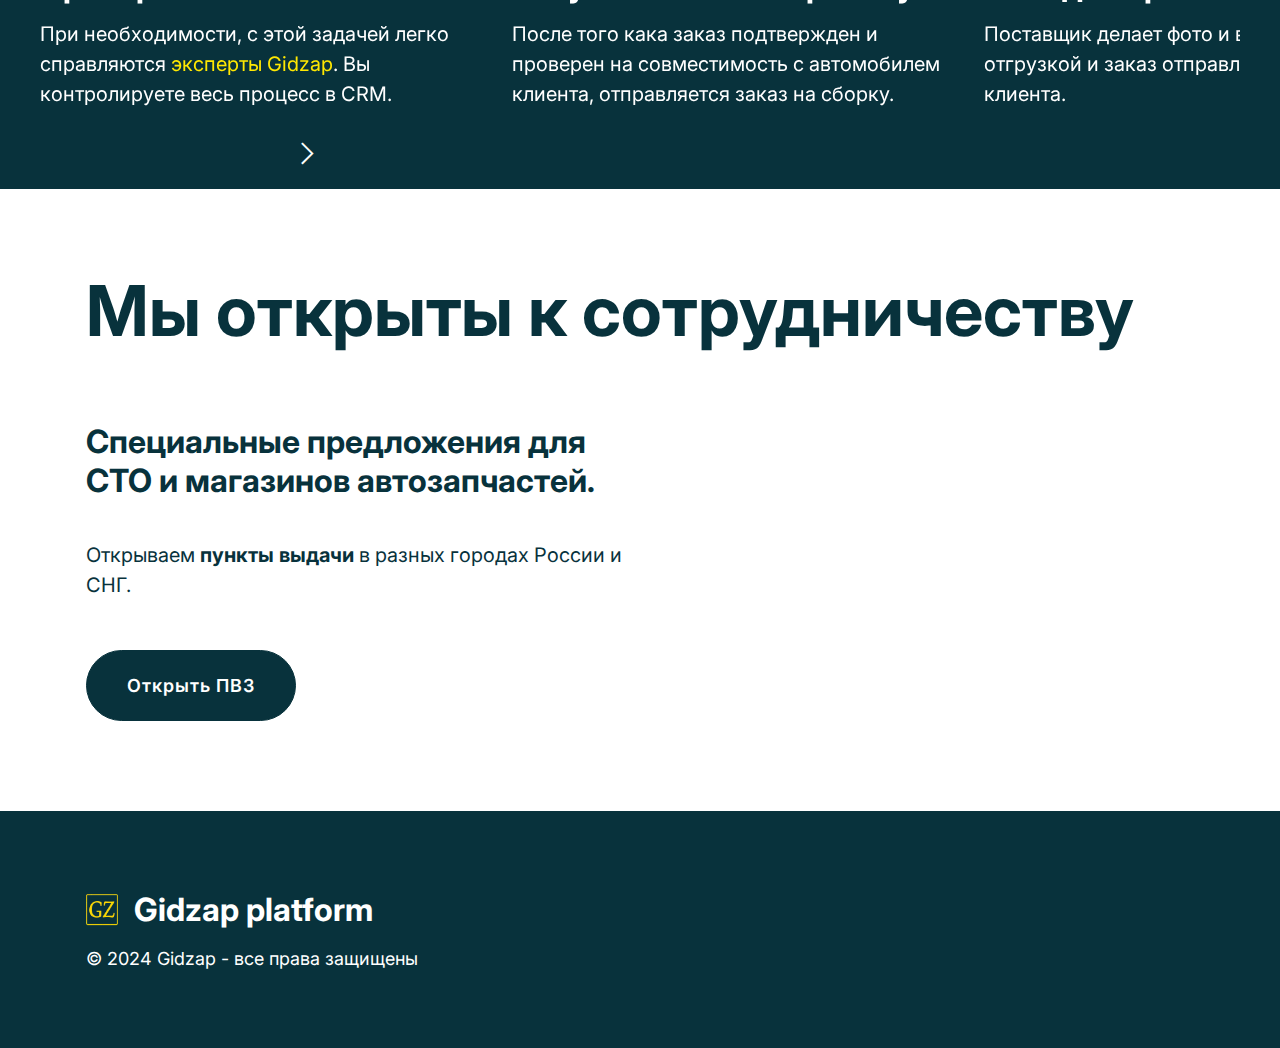
==== commit 32069f95: "create github pages" ====
--- a/index.html
+++ b/index.html
@@ -175,10 +175,10 @@
                 <div class="card-wrapper">
                     <div class="card-number">
                         <p class="mbr-number mbr-fonts-style display-1">
-                            <strong>150 000<br><span>₽</span></strong>
+                            <strong>59 000<br><span>₽</span></strong>
                         </p>
                     </div>
-                    <p class="mbr-text mbr-fonts-style display-7">Прибыль от</p>
+                    <p class="mbr-text mbr-fonts-style display-7">Стоимость подключения</p>
                 </div>
             </div>
         </div>
@@ -310,7 +310,7 @@
                     <h2 class="mbr-section-title mbr-fonts-style display-1"><strong>Доступно всем!</strong><br><strong>Даже если нет опыта</strong><strong><br></strong>
                     </h2>
                     <p class="mbr-text mbr-fonts-style display-7">Система позволяет быстро разобраться во всех тонкостях бизнеса.<br> После того, как покупка совершена в вашем интерне-магазине, <strong>Эксперты Gidzap</strong> проверят заказ на совместимость по VIN номеру автомобиля далее поставщик отправляет покупателю нужный товар. А вы получаете прибыль.<br></p>
-                    <div class="mbr-section-btn"><a class="btn btn-primary display-4" href="#" data-toggle="modal" data-bs-toggle="modal" data-target="#mbr-popup-c" data-bs-target="#mbr-popup-c">Хочу попробовать</a></div>
+                    <div class="mbr-section-btn"><a class="btn btn-primary display-4" href="#" data-toggle="modal" data-bs-toggle="modal" data-target="#mbr-popup-c" data-bs-target="#mbr-popup-c">Получить инструкцию</a></div>
                     <div class="container-wrapper"></div>
                 </div>
             </div>
@@ -585,7 +585,7 @@
             </div>
             <div class="col-12 col-lg-5 mx-auto mbr-form" data-form-type="formoid">
 <!--Formbuilder Form-->
-<form action="https://mobirise.eu/" method="POST" class="mbr-form form-with-styler" data-form-title="Form Name"><input type="hidden" name="email" data-form-email="true" value="iz7N/gcnH1jbvVkpHMrgETo1WQBij1uPLSvNhJbCIsKRHKvJh3GtGRPc2DbyQps902xnTgeafMoZm8V1XmtiRy3AMIyCnfc32MfJzxbJePSj/8y/Tk4XMpZKtDvkzPak.Ur4PyyJ01SK60S1S/1UI9/IvwjgVHQ0wLAs5Qe3l8ZeZv5ZctISw+RKPVq+17awmXxm+Q/sEP/eM8KfFvFL4Ada9V9cO20GhSNPSTqM68iGVGbsoBvuPoLxELHckVQFf">
+<form action="https://mobirise.eu/" method="POST" class="mbr-form form-with-styler" data-form-title="Form Name"><input type="hidden" name="email" data-form-email="true" value="Hx7rK8hQx4R7JiKjMdorep18Vzh4Q20mtzgUKTt6DIBfWy7ubPO5dvR0ibnJ8Nz+2mlvd0ReHo3yZK7aySTksR9FhloudZ+tQf1x1Buk29YnFtxEWN3F+0YaLAasOSrw.XbgcGgGexL8peqTqSZZ+Quz8qfZbAk83IohQ5VeH6c+oYB4LvaDudLg8AqwQeE/HPHx3f278bC8XVCxK3I+5xpazSDZkhUloU57xCJgO7zJ6JyPZe4u4CfPGFlU4Y0An">
 <div class="row">
 <div hidden="hidden" data-form-alert="" class="alert alert-success col-12">Спасибо за интерес к нашему продукту! В ближайшее время с Вами свяжемся.</div>
 <div hidden="hidden" data-form-alert-danger="" class="alert alert-danger col-12"> Oops...! some problem! </div>
@@ -850,7 +850,7 @@
     </div>
 </section>
 
-<section data-bs-version="5.1" class="footer1 elevatem5 cid-tyFwQCvdxU" once="footers" id="footer1-9">
+<section data-bs-version="5.1" class="footer1 elevatem5 cid-u4mBgOAQvr" once="footers" id="footer1-n">
 
     
 
@@ -911,7 +911,7 @@
 
                             <div class="form-wrapper" data-form-type="formoid">
 <!--Formbuilder Form-->
-<form action="https://mobirise.eu/" method="POST" class="mbr-form form-with-styler" data-form-title="Mobirise Form"><input type="hidden" name="email" data-form-email="true" value="hz7UpQsREySnIZlkGTlPrPZ7wrSYI0cqXDyUJN6yXZ+ZBrabVr5s2q+1HX8AtP+Hi+Ezwi+vZwZcdcFVQtZR2zxxieUV+cUq2twlq16jX70beBUttrDnvwX1K4MRVd0p.cY3Tcvy4pXb+j4+zgvvZdzsl6swBaVBaquUZIJs6ZrQw2utPZwtb27ufPaQlF2Pzr50v5LQKJY2mJ2kA8Wxyminjr2n9KmKPHkvLkpZKRGXU06lQTEVZ8cPVkh8Cmg57">
+<form action="https://mobirise.eu/" method="POST" class="mbr-form form-with-styler" data-form-title="Mobirise Form"><input type="hidden" name="email" data-form-email="true" value="7p1OxgQyfVCkISdKtnrN3UBCR1a6SYZC7LJLMVoVp14Fwql9lCKwroAz8nGmYDJjd+lNdtF+Zu8Oi347BbDT2Zn+1i5ZJn+tdAU5zuZdHX1Mhub8qbfuj2Gc71Bo2/5f.PVJRh4yyZBH231VoMnhoqLkBAUDM3+XMw/vn5HntoHu/VZaBzEW4KIpNFXJ8ywCy6/HFuLo4FKLB2B9b7J9eaCj1ejIm9435ZArbtxDmQyw540T5W1QFgHMMkyvkmEeH">
 <div class="">
 <div hidden="hidden" data-form-alert="" class="alert alert-success col-12">Спасибо! В ближайшее время с Вами свяжемся.</div>
 <div hidden="hidden" data-form-alert-danger="" class="alert alert-danger col-12"> </div>
@@ -959,7 +959,7 @@
                             
 
                             <div class="form-wrapper" data-form-type="formoid">
-                                <form action="https://mobirise.eu/" method="POST" class="mbr-form form-with-styler" data-form-title="Mobirise Form"><input type="hidden" name="email" data-form-email="true" value="kq8uaBYgTAYoP82b5+euXoGVpQu+FgZcSPnvOb7+KuEkSRSjf/MHkt24qitBhPPgb9Gqp4X1FbX86ZGtx03pbKEvVDH0peoEYd4UWx7VhUPZC5NQUYUIXK+4WJBaBYn+.5itR0uuWOqF3mTZcWNfoPGopQ4sTSnDSN4T2EdZgfv2jVpV78AzUxnNal0KI+Tlvwu9R3aLJXRMlUEh5OFTlSa4AyvaSZ9Xouj+DXMVQwptzl/8i6jekikWNqqywaiex">
+                                <form action="https://mobirise.eu/" method="POST" class="mbr-form form-with-styler" data-form-title="Mobirise Form"><input type="hidden" name="email" data-form-email="true" value="0D/lrqdWnU1hNudaaYT1xZ99emqT2QBvXT9Xg+CrIJmHGPHx4Bs8+buQGHgyzQ8DTpQoU0d1/C1s5F3oKENK4XS8KIY0RSdp6JzMcr+Xt0O5BNpKMCvO3dbpcFJAHciN.EdUwJ0V51Uu2LphMzVkc+xP0/1zTmmtrHt96EYkdxPLdcYWwie7VXzuHcum645EREaN1kvHBJyeuHAdtPknDQx0zPdr25NKUnmtES/ejPbvFq+dTt2m/p+odVzjOP4rW">
                                     <div class="container">
                                         <div class="row">
                                             <div hidden="hidden" data-form-alert="" class="alert alert-success col-12">Спасибо! В ближайшее время отправим инструкцию на ваш номер телефона.</div>
@@ -1047,7 +1047,7 @@
 
                             <div class="form-wrapper" data-form-type="formoid">
 <!--Formbuilder Form-->
-<form action="https://mobirise.eu/" method="POST" class="mbr-form form-with-styler" data-form-title="Mobirise Form"><input type="hidden" name="email" data-form-email="true" value="5LpbTHprcwM4nYdV+qarWZr0BipD1Sywy57zmLqK0RydiTtQ+5saNRXmaX/EJVHHH6qS2TXeLak0USPQbwzIKoXCaFZqQ6MULnOiDZb4c3WcFpoWcgipAkGUOEC93rhS.f16BsKviDuwVwl5dP7Aeyp/g+qADVjQlHxkWGsrU+C7PmDf9EmseKNRapZeQumwVzEllRWWEplRk6T1Nr6J+e9Y4nE7Tmb5gYqn6rYfJ9Mb0idgorRk6XjZXxJn3PftV">
+<form action="https://mobirise.eu/" method="POST" class="mbr-form form-with-styler" data-form-title="Mobirise Form"><input type="hidden" name="email" data-form-email="true" value="DO1FkJ9BQ9BnihAP37aW1x+YR1jPEeMVB1FD2WE2MRP3bmu6G7ybY6RTXZ/sVrhxBwPKbgzvjX9to6IHx3s4gcbUdprb3DJotM6EzZNOtokY7JL3W6JTF+lyXWAtL382.eLUJG7ohBYqNkNGyuUxkxyBji9NIQRI3ld3h+Dv3uP9YEA73d9eOgWUO246XAXtUaHd0004RJ3IV4CutNul326Vs+voN2DM9NRlCfEVKoWjw5JNSTkE1Rn70IM4Y1wcX">
 <div class="">
 <div hidden="hidden" data-form-alert="" class="alert alert-success col-12">Спасибо! В ближайшее время с Вами свяжемся.</div>
 <div hidden="hidden" data-form-alert-danger="" class="alert alert-danger col-12"> </div>
--- a/assets/mobirise/css/mbr-additional.css
+++ b/assets/mobirise/css/mbr-additional.css
@@ -3054,15 +3054,15 @@
 .cid-tV9jexc6Ub .mbr-text {
   color: #08323C;
 }
-.cid-tyFwQCvdxU {
+.cid-u4mBgOAQvr {
   padding-top: 5rem;
   padding-bottom: 2rem;
   background-color: #08323c;
 }
-.cid-tyFwQCvdxU .mbr-fallback-image.disabled {
+.cid-u4mBgOAQvr .mbr-fallback-image.disabled {
   display: none;
 }
-.cid-tyFwQCvdxU .mbr-fallback-image {
+.cid-u4mBgOAQvr .mbr-fallback-image {
   display: block;
   background-size: cover;
   background-position: center center;
@@ -3072,88 +3072,88 @@
   top: 0;
 }
 @media (max-width: 992px) {
-  .cid-tyFwQCvdxU .container {
+  .cid-u4mBgOAQvr .container {
     padding: 0 16px;
   }
 }
-.cid-tyFwQCvdxU .card {
+.cid-u4mBgOAQvr .card {
   display: flex;
   flex-direction: column;
   justify-content: space-between;
 }
 @media (max-width: 992px) {
-  .cid-tyFwQCvdxU .card {
+  .cid-u4mBgOAQvr .card {
     margin-bottom: 40px;
   }
 }
-.cid-tyFwQCvdxU .card .content-wrapper .title-wrapper .title-wrap {
+.cid-u4mBgOAQvr .card .content-wrapper .title-wrapper .title-wrap {
   display: inline-flex;
   align-items: center;
   margin-bottom: 16px;
 }
 @media (max-width: 992px) {
-  .cid-tyFwQCvdxU .card .content-wrapper .title-wrapper .title-wrap {
+  .cid-u4mBgOAQvr .card .content-wrapper .title-wrapper .title-wrap {
     margin-bottom: 40px;
   }
 }
-.cid-tyFwQCvdxU .card .content-wrapper .title-wrapper .title-wrap img {
+.cid-u4mBgOAQvr .card .content-wrapper .title-wrapper .title-wrap img {
   width: 32px;
   height: 32px;
   object-fit: contain;
   margin-right: 1rem;
 }
-.cid-tyFwQCvdxU .card .content-wrapper .title-wrapper .title-wrap .mbr-section-title {
+.cid-u4mBgOAQvr .card .content-wrapper .title-wrapper .title-wrap .mbr-section-title {
   margin-bottom: 0;
 }
-.cid-tyFwQCvdxU .card .content-wrapper .copyright {
+.cid-u4mBgOAQvr .card .content-wrapper .copyright {
   margin-bottom: 20px;
 }
 @media (max-width: 992px) {
-  .cid-tyFwQCvdxU .card .content-wrapper .copyright {
+  .cid-u4mBgOAQvr .card .content-wrapper .copyright {
     margin-bottom: 40px;
   }
 }
-.cid-tyFwQCvdxU .card .social-wrapper .social-wrap {
+.cid-u4mBgOAQvr .card .social-wrapper .social-wrap {
   display: inline-flex;
   flex-wrap: wrap;
 }
-.cid-tyFwQCvdxU .card .social-wrapper .social-wrap .mbr-iconfont {
+.cid-u4mBgOAQvr .card .social-wrapper .social-wrap .mbr-iconfont {
   font-size: 20px;
   margin-right: 48px;
   color: #ffffff;
 }
-.cid-tyFwQCvdxU .list-wrapper .mbr-card-title {
+.cid-u4mBgOAQvr .list-wrapper .mbr-card-title {
   margin-bottom: 16px;
 }
-.cid-tyFwQCvdxU .list-wrapper .list {
+.cid-u4mBgOAQvr .list-wrapper .list {
   margin: 0;
   padding: 0;
   list-style-type: none;
 }
-.cid-tyFwQCvdxU .list-wrapper .list .item-wrap {
+.cid-u4mBgOAQvr .list-wrapper .list .item-wrap {
   margin-bottom: 16px;
 }
 @media (max-width: 992px) {
-  .cid-tyFwQCvdxU .list-wrapper .list {
+  .cid-u4mBgOAQvr .list-wrapper .list {
     margin-bottom: 40px;
   }
 }
-.cid-tyFwQCvdxU .mbr-section-title {
+.cid-u4mBgOAQvr .mbr-section-title {
   color: #ffffff;
 }
-.cid-tyFwQCvdxU .copyright {
+.cid-u4mBgOAQvr .copyright {
   color: #ffffff;
   text-align: left;
 }
-.cid-tyFwQCvdxU .mbr-card-title {
+.cid-u4mBgOAQvr .mbr-card-title {
   color: #D4FE00;
 }
-.cid-tyFwQCvdxU .list {
+.cid-u4mBgOAQvr .list {
   color: #ffffff;
 }
-.cid-tyFwQCvdxU .mbr-section-title,
-.cid-tyFwQCvdxU .title-wrapper,
-.cid-tyFwQCvdxU .social-wrapper {
+.cid-u4mBgOAQvr .mbr-section-title,
+.cid-u4mBgOAQvr .title-wrapper,
+.cid-u4mBgOAQvr .social-wrapper {
   text-align: left;
 }
 .cid-tVc6l7BNzB.popup-builder {
@@ -4348,3 +4348,810 @@
 .cid-tVc8mJ9TIm .mbr-section-btn .btn {
   margin: 0;
 }
+.cid-u4mBtk9Z4C .navbar-dropdown {
+  background-color: #d4fe00 !important;
+  padding: 0;
+}
+.cid-u4mBtk9Z4C .navbar.navbar-expand-lg .dropdown .dropdown-menu {
+  background-color: #d4fe00 !important;
+  background: #d4fe00;
+}
+.cid-u4mBtk9Z4C .navbar.navbar-expand-lg .dropdown .dropdown-menu .dropdown-submenu {
+  margin: 0;
+  left: 100%;
+}
+@media (max-width: 991px) {
+  .cid-u4mBtk9Z4C .menu_box .navbar.opened,
+  .cid-u4mBtk9Z4C .menu_box .navbar-collapse {
+    background-color: #d4fe00 !important;
+    transition: all 0s ease 0s;
+  }
+}
+.cid-u4mBtk9Z4C .navbar-dropdown {
+  position: relative !important;
+}
+.cid-u4mBtk9Z4C .icons-menu-main {
+  display: none;
+}
+@media (max-width: 991px) {
+  .cid-u4mBtk9Z4C .icons-menu-main {
+    max-width: 100%;
+    margin: 1rem 0 1rem 1rem;
+    display: flex;
+  }
+}
+.cid-u4mBtk9Z4C .mbr-section-btn-main {
+  display: none;
+}
+@media (max-width: 991px) {
+  .cid-u4mBtk9Z4C .mbr-section-btn-main {
+    margin-top: 1rem;
+    display: block;
+  }
+}
+.cid-u4mBtk9Z4C .btn {
+  min-height: auto;
+  box-shadow: none;
+  margin-top: 0;
+}
+.cid-u4mBtk9Z4C .btn:hover {
+  box-shadow: none;
+}
+@media (min-width: 992px) {
+  .cid-u4mBtk9Z4C .offcanvas {
+    padding: 12rem 64px 0;
+    width: 50%;
+    background-color: #08323c;
+  }
+  .cid-u4mBtk9Z4C .offcanvas_image img {
+    width: auto;
+    object-fit: cover;
+    display: inline-block;
+  }
+  .cid-u4mBtk9Z4C .offcanvas-header {
+    position: relative;
+    padding: 0;
+  }
+  .cid-u4mBtk9Z4C .offcanvas-header .btn-close {
+    position: absolute;
+    top: -70px;
+    right: 0;
+    width: 35px;
+    height: 30px;
+  }
+  .cid-u4mBtk9Z4C .offcanvas-body {
+    text-align: center;
+    padding: 0;
+  }
+  .cid-u4mBtk9Z4C .offcanvas-body .mbr-text,
+  .cid-u4mBtk9Z4C .offcanvas-body .mbr-section-subtitle {
+    margin-bottom: 32px;
+  }
+  .cid-u4mBtk9Z4C .offcanvas-body .offcanvas_contact {
+    margin: 0;
+  }
+  .cid-u4mBtk9Z4C .offcanvas_box button.btn_offcanvas {
+    outline: none;
+    width: 40px;
+    height: 40px;
+    cursor: pointer;
+    transition: all 0.2s;
+    position: relative;
+    align-self: center;
+  }
+  .cid-u4mBtk9Z4C .offcanvas_box button.btn_offcanvas .hamburger span {
+    position: absolute;
+    right: 0;
+    width: 40px;
+    height: 2px;
+    border-right: 5px;
+    background-color: #08323c;
+  }
+  .cid-u4mBtk9Z4C .offcanvas_box button.btn_offcanvas .hamburger span:nth-child(1) {
+    top: 18px;
+    transition: all 0.2s;
+  }
+  .cid-u4mBtk9Z4C .offcanvas_box button.btn_offcanvas .hamburger span:nth-child(2) {
+    top: 25px;
+    transition: all 0.2s;
+  }
+  .cid-u4mBtk9Z4C .offcanvas_box button.btn_offcanvas:hover .hamburger span {
+    width: 36px;
+  }
+  .cid-u4mBtk9Z4C .offcanvas_box button.btn_offcanvas:hover .hamburger span:nth-child(2) {
+    width: 33px;
+    transition-delay: 0.2s;
+  }
+  .cid-u4mBtk9Z4C ul.navbar-nav {
+    padding-bottom: 1.5rem;
+  }
+  .cid-u4mBtk9Z4C .dropdown-menu .dropdown-toggle[data-toggle="dropdown-submenu"]::after,
+  .cid-u4mBtk9Z4C .link.dropdown-toggle::after {
+    display: inline-block;
+    width: 7px;
+    height: 7px;
+    margin-left: .5rem;
+    margin-bottom: 2px;
+    content: "";
+    border: 2px solid;
+    border-left: none;
+    border-top: none;
+    transform: rotate(-45deg);
+  }
+  .cid-u4mBtk9Z4C .link.dropdown-toggle::after {
+    padding: 0 !important;
+    transform: rotate(45deg);
+  }
+  .cid-u4mBtk9Z4C li.nav-item {
+    position: relative;
+    display: inline-block;
+    padding: 1px 7px !important;
+    vertical-align: middle;
+    line-height: 2em !important;
+    font-weight: 600 !important;
+    text-decoration: none;
+    letter-spacing: 0 !important;
+    z-index: 1;
+  }
+  .cid-u4mBtk9Z4C .lg_brand {
+    margin: 0 1rem;
+  }
+}
+.cid-u4mBtk9Z4C .nav-item {
+  margin: 4px 15px;
+}
+@media (min-width: 1200px) {
+  .cid-u4mBtk9Z4C .nav-item {
+    margin: 4px 20px;
+  }
+}
+@media (max-width: 991px) {
+  .cid-u4mBtk9Z4C .nav-item {
+    margin: 0 !important;
+  }
+}
+.cid-u4mBtk9Z4C .nav-item .nav-link {
+  transition: all 0.3s ease-out;
+}
+.cid-u4mBtk9Z4C .nav-item .nav-link:hover {
+  opacity: .5;
+}
+.cid-u4mBtk9Z4C .dropdown-menu {
+  border-radius: 0;
+  box-shadow: none;
+  text-align: left;
+}
+@media (min-width: 992px) {
+  .cid-u4mBtk9Z4C .dropdown-menu {
+    padding: 18px 34px 22px;
+    min-width: 250px;
+    top: auto !important;
+    left: -40px !important;
+  }
+  .cid-u4mBtk9Z4C .dropdown-menu.dropdown-submenu {
+    left: 215px !important;
+    top: -45% !important;
+  }
+}
+@media (max-width: 991px) {
+  .cid-u4mBtk9Z4C .dropdown-menu .dropdown-toggle[data-toggle="dropdown-submenu"]::after,
+  .cid-u4mBtk9Z4C .link.dropdown-toggle::after {
+    display: inline-block;
+    width: 7px;
+    height: 7px;
+    margin-left: .5rem;
+    margin-bottom: 2px;
+    content: "";
+    border: 2px solid;
+    border-left: none;
+    border-top: none;
+    transform: rotate(-45deg);
+    right: 15px;
+    position: absolute;
+    margin-top: -2px;
+  }
+  .cid-u4mBtk9Z4C .show.dropdown-toggle[aria-expanded="true"]::after {
+    transform: rotate(45deg);
+    margin-top: -4px;
+  }
+  .cid-u4mBtk9Z4C .offcanvas_box {
+    display: none;
+  }
+}
+.cid-u4mBtk9Z4C .dropdown-item {
+  border: none;
+  font-weight: 300 !important;
+}
+.cid-u4mBtk9Z4C .nav-dropdown .link {
+  font-weight: 600 !important;
+  padding: 0 !important;
+  margin: 0 !important;
+}
+.cid-u4mBtk9Z4C .nav-dropdown .link.dropdown-toggle::after {
+  margin-left: 0.5rem;
+  margin-top: 0;
+}
+.cid-u4mBtk9Z4C .container {
+  display: flex;
+  margin: auto;
+}
+.cid-u4mBtk9Z4C .iconfont-wrapper {
+  color: #ffffff;
+  font-size: 17px;
+  margin-right: 10px;
+  margin-bottom: 5px;
+  width: 25px;
+  height: 25px;
+  border-radius: 50%;
+  display: flex;
+  justify-content: center;
+  align-items: center;
+  transition: all 0.2s ease-in-out;
+}
+.cid-u4mBtk9Z4C .iconfont-wrapper:last-child {
+  margin-right: 0;
+}
+.cid-u4mBtk9Z4C .iconfont-wrapper:hover {
+  opacity: .5;
+}
+.cid-u4mBtk9Z4C .navbar-nav {
+  margin: 0 1rem;
+}
+@media (min-width: 992px) {
+  .cid-u4mBtk9Z4C .navbar-nav {
+    margin: 0;
+  }
+}
+.cid-u4mBtk9Z4C .dropdown-menu,
+.cid-u4mBtk9Z4C .navbar.opened {
+  background-color: false !important;
+}
+.cid-u4mBtk9Z4C .nav-item:focus,
+.cid-u4mBtk9Z4C .nav-link:focus {
+  outline: none;
+}
+.cid-u4mBtk9Z4C .dropdown .dropdown-menu .dropdown-item {
+  width: auto;
+  transition: all 0.25s ease-in-out;
+}
+.cid-u4mBtk9Z4C .dropdown .dropdown-menu .dropdown-item::after {
+  right: 0.5rem;
+}
+.cid-u4mBtk9Z4C .dropdown .dropdown-menu .dropdown-item .mbr-iconfont {
+  margin-right: 0.5rem;
+  vertical-align: sub;
+}
+.cid-u4mBtk9Z4C .dropdown .dropdown-menu .dropdown-item .mbr-iconfont:before {
+  display: inline-block;
+  transform: scale(1, 1);
+  transition: all 0.25s ease-in-out;
+}
+.cid-u4mBtk9Z4C .collapsed .dropdown-menu .dropdown-item:before {
+  display: none;
+}
+.cid-u4mBtk9Z4C .collapsed .dropdown .dropdown-menu .dropdown-item {
+  padding: 0.235em 1.5em 0.235em 1.5em !important;
+  transition: none;
+  margin: 0 !important;
+}
+.cid-u4mBtk9Z4C .navbar {
+  min-height: 70px;
+  padding: 20px 0;
+  transition: all 0.3s;
+  border-bottom-width: 0;
+}
+@media (max-width: 992px) {
+  .cid-u4mBtk9Z4C .navbar {
+    min-height: 30px;
+    max-height: none;
+  }
+}
+.cid-u4mBtk9Z4C .navbar.opened {
+  transition: all 0.3s;
+}
+.cid-u4mBtk9Z4C .navbar .dropdown-item {
+  padding: 0;
+  margin: 8px 0;
+}
+.cid-u4mBtk9Z4C .navbar .navbar-logo img {
+  max-width: 50px;
+  max-height: 50px;
+  object-fit: contain;
+}
+.cid-u4mBtk9Z4C .navbar .navbar-collapse {
+  justify-content: space-between;
+  z-index: 1;
+}
+.cid-u4mBtk9Z4C .navbar.collapsed {
+  justify-content: center;
+}
+.cid-u4mBtk9Z4C .navbar.collapsed .nav-item .nav-link::before {
+  display: none;
+}
+.cid-u4mBtk9Z4C .navbar.collapsed.opened .dropdown-menu {
+  top: 0;
+}
+.cid-u4mBtk9Z4C .navbar.collapsed .dropdown-menu .dropdown-submenu {
+  left: 0 !important;
+}
+.cid-u4mBtk9Z4C .navbar.collapsed .dropdown-menu .dropdown-item:after {
+  right: auto;
+}
+.cid-u4mBtk9Z4C .navbar.collapsed ul.navbar-nav li {
+  margin: auto;
+}
+.cid-u4mBtk9Z4C .navbar.collapsed .dropdown-menu .dropdown-item {
+  padding: 0.25rem 1.5rem;
+  text-align: left;
+}
+.cid-u4mBtk9Z4C .navbar.collapsed .icons-menu {
+  padding: 0;
+}
+@media (max-width: 991px) {
+  .cid-u4mBtk9Z4C .navbar .nav-item {
+    padding: .5rem 0;
+  }
+  .cid-u4mBtk9Z4C .navbar .navbar-collapse {
+    padding: 34px 0;
+    border-radius: 25px;
+  }
+  .cid-u4mBtk9Z4C .navbar .nav-item .nav-link::before {
+    display: none;
+  }
+  .cid-u4mBtk9Z4C .navbar.opened .dropdown-menu {
+    top: 0;
+  }
+  .cid-u4mBtk9Z4C .navbar .dropdown-menu {
+    padding: 6px 0 6px 15px;
+  }
+  .cid-u4mBtk9Z4C .navbar .dropdown-menu .dropdown-submenu {
+    left: 0 !important;
+  }
+  .cid-u4mBtk9Z4C .navbar .dropdown-menu .dropdown-item:after {
+    right: auto;
+    margin-top: -0.4rem;
+  }
+  .cid-u4mBtk9Z4C .navbar .navbar-logo img {
+    height: 3rem !important;
+  }
+  .cid-u4mBtk9Z4C .navbar ul.navbar-nav {
+    overflow: hidden;
+  }
+  .cid-u4mBtk9Z4C .navbar ul.navbar-nav li {
+    margin: 0;
+  }
+  .cid-u4mBtk9Z4C .navbar .dropdown-menu .dropdown-item {
+    padding: 0 !important;
+    margin: 0;
+    margin-top: 8px;
+    text-align: left;
+  }
+  .cid-u4mBtk9Z4C .navbar .navbar-brand {
+    flex-shrink: initial;
+    flex-basis: auto;
+    word-break: break-word;
+    padding-right: 2rem;
+  }
+  .cid-u4mBtk9Z4C .navbar .navbar-toggler {
+    flex-basis: auto;
+  }
+  .cid-u4mBtk9Z4C .navbar .icons-menu {
+    padding: 0;
+  }
+}
+.cid-u4mBtk9Z4C .navbar.navbar-short {
+  min-height: 60px;
+}
+.cid-u4mBtk9Z4C .navbar.navbar-short .navbar-logo img {
+  height: 2.5rem !important;
+}
+.cid-u4mBtk9Z4C .navbar.navbar-short .navbar-brand {
+  min-height: 60px;
+  padding: 0;
+}
+.cid-u4mBtk9Z4C .navbar-brand {
+  min-height: 70px;
+  flex-shrink: 0;
+  align-items: center;
+  margin-right: 0;
+  padding: 10px 0;
+  transition: all 0.3s;
+  word-break: break-word;
+  z-index: 1;
+}
+.cid-u4mBtk9Z4C .navbar-brand .navbar-caption {
+  line-height: inherit !important;
+  font-weight: 600;
+}
+.cid-u4mBtk9Z4C .navbar-brand .navbar-logo a {
+  outline: none;
+}
+.cid-u4mBtk9Z4C .dropdown-item.active,
+.cid-u4mBtk9Z4C .dropdown-item:active {
+  background-color: transparent;
+}
+.cid-u4mBtk9Z4C .navbar-expand-lg .navbar-nav .nav-link {
+  padding: 0;
+}
+.cid-u4mBtk9Z4C .nav-dropdown .link.dropdown-toggle {
+  margin-right: 1.667em;
+}
+.cid-u4mBtk9Z4C .nav-dropdown .link.dropdown-toggle[aria-expanded="true"] {
+  margin-right: 0;
+  padding: 0.667em 1.667em;
+}
+.cid-u4mBtk9Z4C .navbar .dropdown.open > .dropdown-menu {
+  display: block;
+}
+.cid-u4mBtk9Z4C ul.navbar-nav {
+  flex-wrap: wrap;
+  padding: 0;
+}
+.cid-u4mBtk9Z4C .navbar-buttons {
+  text-align: center;
+  min-width: 170px;
+}
+.cid-u4mBtk9Z4C button.navbar-toggler {
+  outline: none;
+  width: 48px;
+  height: 48px;
+  border-radius: 50%;
+  cursor: pointer;
+  transition: all 0.2s;
+  position: relative;
+  align-self: center;
+  color: #d4fe00;
+  background: #ffffff;
+}
+.cid-u4mBtk9Z4C button.navbar-toggler .hamburger span {
+  position: absolute;
+  right: 10px;
+  margin-top: 14px;
+  width: 26px;
+  height: 2px;
+  border-right: 5px;
+  background-color: #08323c;
+}
+.cid-u4mBtk9Z4C button.navbar-toggler .hamburger span:nth-child(1) {
+  top: 0;
+  transition: all 0.2s;
+}
+.cid-u4mBtk9Z4C button.navbar-toggler .hamburger span:nth-child(2) {
+  top: 8px;
+  transition: all 0.15s;
+}
+.cid-u4mBtk9Z4C button.navbar-toggler .hamburger span:nth-child(3) {
+  top: 8px;
+  transition: all 0.15s;
+}
+.cid-u4mBtk9Z4C button.navbar-toggler .hamburger span:nth-child(4) {
+  top: 16px;
+  transition: all 0.2s;
+}
+.cid-u4mBtk9Z4C nav.opened .hamburger span:nth-child(1) {
+  top: 8px;
+  width: 0;
+  opacity: 0;
+  right: 50%;
+  transition: all 0.2s;
+}
+.cid-u4mBtk9Z4C nav.opened .hamburger span:nth-child(2) {
+  transform: rotate(45deg);
+  transition: all 0.25s;
+}
+.cid-u4mBtk9Z4C nav.opened .hamburger span:nth-child(3) {
+  transform: rotate(-45deg);
+  transition: all 0.25s;
+}
+.cid-u4mBtk9Z4C nav.opened .hamburger span:nth-child(4) {
+  top: 8px;
+  width: 0;
+  opacity: 0;
+  right: 50%;
+  transition: all 0.2s;
+}
+.cid-u4mBtk9Z4C a.nav-link {
+  display: flex;
+  align-items: center;
+  justify-content: flex-start;
+}
+.cid-u4mBtk9Z4C .icons-menu {
+  flex-wrap: nowrap;
+  display: flex;
+  padding: 0;
+  text-align: center;
+  margin-bottom: 35px;
+}
+@media screen and (-ms-high-contrast: active), (-ms-high-contrast: none) {
+  .cid-u4mBtk9Z4C .navbar {
+    height: 70px;
+  }
+  .cid-u4mBtk9Z4C .navbar.opened {
+    height: auto;
+  }
+  .cid-u4mBtk9Z4C .nav-item .nav-link:hover::before {
+    width: 175%;
+    max-width: calc(100% + 2rem);
+    left: -1rem;
+  }
+}
+.cid-u4mBtk9Z4C .navbar-dropdown .navbar-logo {
+  margin-right: 15px;
+}
+.cid-u4mBtk9Z4C .container-fluid {
+  padding-left: 20px;
+  padding-right: 20px;
+}
+@media (min-width: 992px) {
+  .cid-u4mBtk9Z4C .container-fluid {
+    padding-left: 72px;
+    padding-right: 72px;
+  }
+}
+.cid-u4mBtk9Z4C .mbr-section-btn-main {
+  padding-top: 5px;
+}
+.cid-u4mBtk9Z4C .mbr-section-btn-main .btn {
+  margin: 0 4px 4px 4px;
+}
+@media (max-width: 992px) {
+  .cid-u4mBtk9Z4C .mbr-section-btn-main .btn {
+    margin: 0 16px 4px;
+  }
+}
+@media (max-width: 1400px) {
+  .cid-u4mBtk9Z4C .mbr-section-btn-main .btn {
+    padding: 20px;
+    margin-bottom: 14px;
+  }
+}
+.cid-u4mBtk9Z4C .navbar-caption:hover {
+  opacity: .5;
+}
+@media (min-width: 992px) {
+  .cid-u4mBtk9Z4C .dropdown-menu.dropdown-submenu {
+    left: 175px !important;
+    top: -45% !important;
+  }
+}
+.cid-u4mBtk9Z4C .text_widget {
+  margin-bottom: 32px;
+}
+.cid-u4mBtk9Z4C .text_widget a {
+  transition: all 0.3s ease-out;
+}
+.cid-u4mBtk9Z4C .text_widget a:hover {
+  color: #ffe802 !important;
+}
+.cid-u4mBtk9Z4C .mbr-section-subtitle {
+  color: #ffffff;
+  text-align: left;
+}
+.cid-u4mBtk9Z4C .navbar-caption {
+  color: #08323C;
+}
+.cid-u4mBtk9Z4C .mbr-text {
+  color: #ffffff;
+  text-align: left;
+}
+.cid-u4mBtk9Z4C .mbr-section-subtitle,
+.cid-u4mBtk9Z4C .text_widget,
+.cid-u4mBtk9Z4C .mbr-section-btn {
+  text-align: left;
+}
+.cid-u4mBtk9Z4C a[class*="text-"]:not(.nav-link):not(.dropdown-item):not([role]):not(.navbar-caption):hover {
+  background-image: none;
+}
+.cid-u4mxXwzaNb {
+  padding-top: 5rem;
+  padding-bottom: 5rem;
+  background-color: #ffffff;
+  flex-direction: column;
+  justify-content: center;
+}
+.cid-u4mxXwzaNb .mbr-fallback-image.disabled {
+  display: none;
+}
+.cid-u4mxXwzaNb .mbr-fallback-image {
+  display: block;
+  background-size: cover;
+  background-position: center center;
+  width: 100%;
+  height: 100%;
+  position: absolute;
+  top: 0;
+}
+@media (max-width: 992px) {
+  .cid-u4mxXwzaNb .container {
+    padding: 0 16px;
+  }
+}
+.cid-u4mxXwzaNb .row {
+  justify-content: center;
+}
+.cid-u4mxXwzaNb .desc-wrapper .mbr-desc {
+  margin-bottom: 32px;
+}
+.cid-u4mxXwzaNb .content-wrapper .mbr-section-title {
+  margin-bottom: 40px;
+}
+.cid-u4mxXwzaNb .content-wrapper .mbr-text {
+  margin-bottom: 48px;
+}
+@media (max-width: 992px) {
+  .cid-u4mxXwzaNb .content-wrapper .mbr-text {
+    margin-bottom: 22px;
+  }
+}
+.cid-u4mxXwzaNb .content-wrapper .mbr-section-btn .btn {
+  width: 144px;
+  height: 144px;
+  border-radius: 100% !important;
+}
+.cid-u4mxXwzaNb .content-wrapper .mbr-section-btn .btn-primary:hover,
+.cid-u4mxXwzaNb .content-wrapper .mbr-section-btn .btn-secondary:hover,
+.cid-u4mxXwzaNb .content-wrapper .mbr-section-btn .btn-success:hover,
+.cid-u4mxXwzaNb .content-wrapper .mbr-section-btn .btn-info:hover,
+.cid-u4mxXwzaNb .content-wrapper .mbr-section-btn .btn-warning:hover,
+.cid-u4mxXwzaNb .content-wrapper .mbr-section-btn .btn-danger:hover,
+.cid-u4mxXwzaNb .content-wrapper .mbr-section-btn .btn-black:hover,
+.cid-u4mxXwzaNb .content-wrapper .mbr-section-btn .btn-white:hover,
+.cid-u4mxXwzaNb .content-wrapper .mbr-section-btn .btn-primary:focus,
+.cid-u4mxXwzaNb .content-wrapper .mbr-section-btn .btn-secondary:focus,
+.cid-u4mxXwzaNb .content-wrapper .mbr-section-btn .btn-success:focus,
+.cid-u4mxXwzaNb .content-wrapper .mbr-section-btn .btn-info:focus,
+.cid-u4mxXwzaNb .content-wrapper .mbr-section-btn .btn-warning:focus,
+.cid-u4mxXwzaNb .content-wrapper .mbr-section-btn .btn-danger:focus,
+.cid-u4mxXwzaNb .content-wrapper .mbr-section-btn .btn-black:focus,
+.cid-u4mxXwzaNb .content-wrapper .mbr-section-btn .btn-white:focus {
+  box-shadow: inset 0 -145px 0 0 #ffe802 !important;
+  color: #ffffff !important;
+  border-color: #ffe802 !important;
+}
+.cid-u4mxXwzaNb .content-wrapper .mbr-section-btn .btn-primary-outline:hover {
+  box-shadow: inset 0 -145px 0 0 #08323c !important;
+  color: #ffffff !important;
+}
+.cid-u4mxXwzaNb .content-wrapper .mbr-section-btn .btn-secondary-outline:hover {
+  box-shadow: inset 0 -145px 0 0 #ffe802 !important;
+  color: #ffffff !important;
+}
+.cid-u4mxXwzaNb .content-wrapper .mbr-section-btn .btn-success-outline:hover {
+  box-shadow: inset 0 -145px 0 0 #0a2a3e !important;
+  color: #ffffff !important;
+}
+.cid-u4mxXwzaNb .content-wrapper .mbr-section-btn .btn-info-outline:hover {
+  box-shadow: inset 0 -145px 0 0 #ffffff !important;
+  color: #ffe802 !important;
+  border-color: #ffffff !important;
+}
+.cid-u4mxXwzaNb .content-wrapper .mbr-section-btn .btn-warning-outline:hover {
+  box-shadow: inset 0 -145px 0 0 #ffd263 !important;
+  color: #ffffff !important;
+}
+.cid-u4mxXwzaNb .content-wrapper .mbr-section-btn .btn-danger-outline:hover {
+  box-shadow: inset 0 -145px 0 0 #fcb300 !important;
+  color: #ffffff !important;
+}
+.cid-u4mxXwzaNb .content-wrapper .mbr-section-btn .btn-black-outline:hover {
+  box-shadow: inset 0 -145px 0 0 #000000 !important;
+  color: #ffffff !important;
+}
+.cid-u4mxXwzaNb .content-wrapper .mbr-section-btn .btn-white-outline:hover {
+  box-shadow: inset 0 -145px 0 0 #ffffff !important;
+  color: #000000 !important;
+}
+.cid-u4mxXwzaNb .mbr-desc {
+  color: #706cff;
+}
+.cid-u4mxXwzaNb .mbr-section-title {
+  color: #000000;
+}
+.cid-u4mxXwzaNb .mbr-text {
+  color: #000000;
+}
+.cid-u4mxXwzaNb .mbr-section-btn {
+  text-align: center;
+}
+.cid-u4mBgOAQvr {
+  padding-top: 5rem;
+  padding-bottom: 2rem;
+  background-color: #08323c;
+}
+.cid-u4mBgOAQvr .mbr-fallback-image.disabled {
+  display: none;
+}
+.cid-u4mBgOAQvr .mbr-fallback-image {
+  display: block;
+  background-size: cover;
+  background-position: center center;
+  width: 100%;
+  height: 100%;
+  position: absolute;
+  top: 0;
+}
+@media (max-width: 992px) {
+  .cid-u4mBgOAQvr .container {
+    padding: 0 16px;
+  }
+}
+.cid-u4mBgOAQvr .card {
+  display: flex;
+  flex-direction: column;
+  justify-content: space-between;
+}
+@media (max-width: 992px) {
+  .cid-u4mBgOAQvr .card {
+    margin-bottom: 40px;
+  }
+}
+.cid-u4mBgOAQvr .card .content-wrapper .title-wrapper .title-wrap {
+  display: inline-flex;
+  align-items: center;
+  margin-bottom: 16px;
+}
+@media (max-width: 992px) {
+  .cid-u4mBgOAQvr .card .content-wrapper .title-wrapper .title-wrap {
+    margin-bottom: 40px;
+  }
+}
+.cid-u4mBgOAQvr .card .content-wrapper .title-wrapper .title-wrap img {
+  width: 32px;
+  height: 32px;
+  object-fit: contain;
+  margin-right: 1rem;
+}
+.cid-u4mBgOAQvr .card .content-wrapper .title-wrapper .title-wrap .mbr-section-title {
+  margin-bottom: 0;
+}
+.cid-u4mBgOAQvr .card .content-wrapper .copyright {
+  margin-bottom: 20px;
+}
+@media (max-width: 992px) {
+  .cid-u4mBgOAQvr .card .content-wrapper .copyright {
+    margin-bottom: 40px;
+  }
+}
+.cid-u4mBgOAQvr .card .social-wrapper .social-wrap {
+  display: inline-flex;
+  flex-wrap: wrap;
+}
+.cid-u4mBgOAQvr .card .social-wrapper .social-wrap .mbr-iconfont {
+  font-size: 20px;
+  margin-right: 48px;
+  color: #ffffff;
+}
+.cid-u4mBgOAQvr .list-wrapper .mbr-card-title {
+  margin-bottom: 16px;
+}
+.cid-u4mBgOAQvr .list-wrapper .list {
+  margin: 0;
+  padding: 0;
+  list-style-type: none;
+}
+.cid-u4mBgOAQvr .list-wrapper .list .item-wrap {
+  margin-bottom: 16px;
+}
+@media (max-width: 992px) {
+  .cid-u4mBgOAQvr .list-wrapper .list {
+    margin-bottom: 40px;
+  }
+}
+.cid-u4mBgOAQvr .mbr-section-title {
+  color: #ffffff;
+}
+.cid-u4mBgOAQvr .copyright {
+  color: #ffffff;
+  text-align: left;
+}
+.cid-u4mBgOAQvr .mbr-card-title {
+  color: #D4FE00;
+}
+.cid-u4mBgOAQvr .list {
+  color: #ffffff;
+}
+.cid-u4mBgOAQvr .mbr-section-title,
+.cid-u4mBgOAQvr .title-wrapper,
+.cid-u4mBgOAQvr .social-wrapper {
+  text-align: left;
+}
--- a/assets/mobirise/css/mbr-additional.css
+++ b/assets/mobirise/css/mbr-additional.css
@@ -3054,15 +3054,15 @@
 .cid-tV9jexc6Ub .mbr-text {
   color: #08323C;
 }
-.cid-tyFwQCvdxU {
+.cid-u4mBgOAQvr {
   padding-top: 5rem;
   padding-bottom: 2rem;
   background-color: #08323c;
 }
-.cid-tyFwQCvdxU .mbr-fallback-image.disabled {
+.cid-u4mBgOAQvr .mbr-fallback-image.disabled {
   display: none;
 }
-.cid-tyFwQCvdxU .mbr-fallback-image {
+.cid-u4mBgOAQvr .mbr-fallback-image {
   display: block;
   background-size: cover;
   background-position: center center;
@@ -3072,88 +3072,88 @@
   top: 0;
 }
 @media (max-width: 992px) {
-  .cid-tyFwQCvdxU .container {
+  .cid-u4mBgOAQvr .container {
     padding: 0 16px;
   }
 }
-.cid-tyFwQCvdxU .card {
+.cid-u4mBgOAQvr .card {
   display: flex;
   flex-direction: column;
   justify-content: space-between;
 }
 @media (max-width: 992px) {
-  .cid-tyFwQCvdxU .card {
+  .cid-u4mBgOAQvr .card {
     margin-bottom: 40px;
   }
 }
-.cid-tyFwQCvdxU .card .content-wrapper .title-wrapper .title-wrap {
+.cid-u4mBgOAQvr .card .content-wrapper .title-wrapper .title-wrap {
   display: inline-flex;
   align-items: center;
   margin-bottom: 16px;
 }
 @media (max-width: 992px) {
-  .cid-tyFwQCvdxU .card .content-wrapper .title-wrapper .title-wrap {
+  .cid-u4mBgOAQvr .card .content-wrapper .title-wrapper .title-wrap {
     margin-bottom: 40px;
   }
 }
-.cid-tyFwQCvdxU .card .content-wrapper .title-wrapper .title-wrap img {
+.cid-u4mBgOAQvr .card .content-wrapper .title-wrapper .title-wrap img {
   width: 32px;
   height: 32px;
   object-fit: contain;
   margin-right: 1rem;
 }
-.cid-tyFwQCvdxU .card .content-wrapper .title-wrapper .title-wrap .mbr-section-title {
+.cid-u4mBgOAQvr .card .content-wrapper .title-wrapper .title-wrap .mbr-section-title {
   margin-bottom: 0;
 }
-.cid-tyFwQCvdxU .card .content-wrapper .copyright {
+.cid-u4mBgOAQvr .card .content-wrapper .copyright {
   margin-bottom: 20px;
 }
 @media (max-width: 992px) {
-  .cid-tyFwQCvdxU .card .content-wrapper .copyright {
+  .cid-u4mBgOAQvr .card .content-wrapper .copyright {
     margin-bottom: 40px;
   }
 }
-.cid-tyFwQCvdxU .card .social-wrapper .social-wrap {
+.cid-u4mBgOAQvr .card .social-wrapper .social-wrap {
   display: inline-flex;
   flex-wrap: wrap;
 }
-.cid-tyFwQCvdxU .card .social-wrapper .social-wrap .mbr-iconfont {
+.cid-u4mBgOAQvr .card .social-wrapper .social-wrap .mbr-iconfont {
   font-size: 20px;
   margin-right: 48px;
   color: #ffffff;
 }
-.cid-tyFwQCvdxU .list-wrapper .mbr-card-title {
+.cid-u4mBgOAQvr .list-wrapper .mbr-card-title {
   margin-bottom: 16px;
 }
-.cid-tyFwQCvdxU .list-wrapper .list {
+.cid-u4mBgOAQvr .list-wrapper .list {
   margin: 0;
   padding: 0;
   list-style-type: none;
 }
-.cid-tyFwQCvdxU .list-wrapper .list .item-wrap {
+.cid-u4mBgOAQvr .list-wrapper .list .item-wrap {
   margin-bottom: 16px;
 }
 @media (max-width: 992px) {
-  .cid-tyFwQCvdxU .list-wrapper .list {
+  .cid-u4mBgOAQvr .list-wrapper .list {
     margin-bottom: 40px;
   }
 }
-.cid-tyFwQCvdxU .mbr-section-title {
+.cid-u4mBgOAQvr .mbr-section-title {
   color: #ffffff;
 }
-.cid-tyFwQCvdxU .copyright {
+.cid-u4mBgOAQvr .copyright {
   color: #ffffff;
   text-align: left;
 }
-.cid-tyFwQCvdxU .mbr-card-title {
+.cid-u4mBgOAQvr .mbr-card-title {
   color: #D4FE00;
 }
-.cid-tyFwQCvdxU .list {
+.cid-u4mBgOAQvr .list {
   color: #ffffff;
 }
-.cid-tyFwQCvdxU .mbr-section-title,
-.cid-tyFwQCvdxU .title-wrapper,
-.cid-tyFwQCvdxU .social-wrapper {
+.cid-u4mBgOAQvr .mbr-section-title,
+.cid-u4mBgOAQvr .title-wrapper,
+.cid-u4mBgOAQvr .social-wrapper {
   text-align: left;
 }
 .cid-tVc6l7BNzB.popup-builder {
@@ -4348,3 +4348,810 @@
 .cid-tVc8mJ9TIm .mbr-section-btn .btn {
   margin: 0;
 }
+.cid-u4mBtk9Z4C .navbar-dropdown {
+  background-color: #d4fe00 !important;
+  padding: 0;
+}
+.cid-u4mBtk9Z4C .navbar.navbar-expand-lg .dropdown .dropdown-menu {
+  background-color: #d4fe00 !important;
+  background: #d4fe00;
+}
+.cid-u4mBtk9Z4C .navbar.navbar-expand-lg .dropdown .dropdown-menu .dropdown-submenu {
+  margin: 0;
+  left: 100%;
+}
+@media (max-width: 991px) {
+  .cid-u4mBtk9Z4C .menu_box .navbar.opened,
+  .cid-u4mBtk9Z4C .menu_box .navbar-collapse {
+    background-color: #d4fe00 !important;
+    transition: all 0s ease 0s;
+  }
+}
+.cid-u4mBtk9Z4C .navbar-dropdown {
+  position: relative !important;
+}
+.cid-u4mBtk9Z4C .icons-menu-main {
+  display: none;
+}
+@media (max-width: 991px) {
+  .cid-u4mBtk9Z4C .icons-menu-main {
+    max-width: 100%;
+    margin: 1rem 0 1rem 1rem;
+    display: flex;
+  }
+}
+.cid-u4mBtk9Z4C .mbr-section-btn-main {
+  display: none;
+}
+@media (max-width: 991px) {
+  .cid-u4mBtk9Z4C .mbr-section-btn-main {
+    margin-top: 1rem;
+    display: block;
+  }
+}
+.cid-u4mBtk9Z4C .btn {
+  min-height: auto;
+  box-shadow: none;
+  margin-top: 0;
+}
+.cid-u4mBtk9Z4C .btn:hover {
+  box-shadow: none;
+}
+@media (min-width: 992px) {
+  .cid-u4mBtk9Z4C .offcanvas {
+    padding: 12rem 64px 0;
+    width: 50%;
+    background-color: #08323c;
+  }
+  .cid-u4mBtk9Z4C .offcanvas_image img {
+    width: auto;
+    object-fit: cover;
+    display: inline-block;
+  }
+  .cid-u4mBtk9Z4C .offcanvas-header {
+    position: relative;
+    padding: 0;
+  }
+  .cid-u4mBtk9Z4C .offcanvas-header .btn-close {
+    position: absolute;
+    top: -70px;
+    right: 0;
+    width: 35px;
+    height: 30px;
+  }
+  .cid-u4mBtk9Z4C .offcanvas-body {
+    text-align: center;
+    padding: 0;
+  }
+  .cid-u4mBtk9Z4C .offcanvas-body .mbr-text,
+  .cid-u4mBtk9Z4C .offcanvas-body .mbr-section-subtitle {
+    margin-bottom: 32px;
+  }
+  .cid-u4mBtk9Z4C .offcanvas-body .offcanvas_contact {
+    margin: 0;
+  }
+  .cid-u4mBtk9Z4C .offcanvas_box button.btn_offcanvas {
+    outline: none;
+    width: 40px;
+    height: 40px;
+    cursor: pointer;
+    transition: all 0.2s;
+    position: relative;
+    align-self: center;
+  }
+  .cid-u4mBtk9Z4C .offcanvas_box button.btn_offcanvas .hamburger span {
+    position: absolute;
+    right: 0;
+    width: 40px;
+    height: 2px;
+    border-right: 5px;
+    background-color: #08323c;
+  }
+  .cid-u4mBtk9Z4C .offcanvas_box button.btn_offcanvas .hamburger span:nth-child(1) {
+    top: 18px;
+    transition: all 0.2s;
+  }
+  .cid-u4mBtk9Z4C .offcanvas_box button.btn_offcanvas .hamburger span:nth-child(2) {
+    top: 25px;
+    transition: all 0.2s;
+  }
+  .cid-u4mBtk9Z4C .offcanvas_box button.btn_offcanvas:hover .hamburger span {
+    width: 36px;
+  }
+  .cid-u4mBtk9Z4C .offcanvas_box button.btn_offcanvas:hover .hamburger span:nth-child(2) {
+    width: 33px;
+    transition-delay: 0.2s;
+  }
+  .cid-u4mBtk9Z4C ul.navbar-nav {
+    padding-bottom: 1.5rem;
+  }
+  .cid-u4mBtk9Z4C .dropdown-menu .dropdown-toggle[data-toggle="dropdown-submenu"]::after,
+  .cid-u4mBtk9Z4C .link.dropdown-toggle::after {
+    display: inline-block;
+    width: 7px;
+    height: 7px;
+    margin-left: .5rem;
+    margin-bottom: 2px;
+    content: "";
+    border: 2px solid;
+    border-left: none;
+    border-top: none;
+    transform: rotate(-45deg);
+  }
+  .cid-u4mBtk9Z4C .link.dropdown-toggle::after {
+    padding: 0 !important;
+    transform: rotate(45deg);
+  }
+  .cid-u4mBtk9Z4C li.nav-item {
+    position: relative;
+    display: inline-block;
+    padding: 1px 7px !important;
+    vertical-align: middle;
+    line-height: 2em !important;
+    font-weight: 600 !important;
+    text-decoration: none;
+    letter-spacing: 0 !important;
+    z-index: 1;
+  }
+  .cid-u4mBtk9Z4C .lg_brand {
+    margin: 0 1rem;
+  }
+}
+.cid-u4mBtk9Z4C .nav-item {
+  margin: 4px 15px;
+}
+@media (min-width: 1200px) {
+  .cid-u4mBtk9Z4C .nav-item {
+    margin: 4px 20px;
+  }
+}
+@media (max-width: 991px) {
+  .cid-u4mBtk9Z4C .nav-item {
+    margin: 0 !important;
+  }
+}
+.cid-u4mBtk9Z4C .nav-item .nav-link {
+  transition: all 0.3s ease-out;
+}
+.cid-u4mBtk9Z4C .nav-item .nav-link:hover {
+  opacity: .5;
+}
+.cid-u4mBtk9Z4C .dropdown-menu {
+  border-radius: 0;
+  box-shadow: none;
+  text-align: left;
+}
+@media (min-width: 992px) {
+  .cid-u4mBtk9Z4C .dropdown-menu {
+    padding: 18px 34px 22px;
+    min-width: 250px;
+    top: auto !important;
+    left: -40px !important;
+  }
+  .cid-u4mBtk9Z4C .dropdown-menu.dropdown-submenu {
+    left: 215px !important;
+    top: -45% !important;
+  }
+}
+@media (max-width: 991px) {
+  .cid-u4mBtk9Z4C .dropdown-menu .dropdown-toggle[data-toggle="dropdown-submenu"]::after,
+  .cid-u4mBtk9Z4C .link.dropdown-toggle::after {
+    display: inline-block;
+    width: 7px;
+    height: 7px;
+    margin-left: .5rem;
+    margin-bottom: 2px;
+    content: "";
+    border: 2px solid;
+    border-left: none;
+    border-top: none;
+    transform: rotate(-45deg);
+    right: 15px;
+    position: absolute;
+    margin-top: -2px;
+  }
+  .cid-u4mBtk9Z4C .show.dropdown-toggle[aria-expanded="true"]::after {
+    transform: rotate(45deg);
+    margin-top: -4px;
+  }
+  .cid-u4mBtk9Z4C .offcanvas_box {
+    display: none;
+  }
+}
+.cid-u4mBtk9Z4C .dropdown-item {
+  border: none;
+  font-weight: 300 !important;
+}
+.cid-u4mBtk9Z4C .nav-dropdown .link {
+  font-weight: 600 !important;
+  padding: 0 !important;
+  margin: 0 !important;
+}
+.cid-u4mBtk9Z4C .nav-dropdown .link.dropdown-toggle::after {
+  margin-left: 0.5rem;
+  margin-top: 0;
+}
+.cid-u4mBtk9Z4C .container {
+  display: flex;
+  margin: auto;
+}
+.cid-u4mBtk9Z4C .iconfont-wrapper {
+  color: #ffffff;
+  font-size: 17px;
+  margin-right: 10px;
+  margin-bottom: 5px;
+  width: 25px;
+  height: 25px;
+  border-radius: 50%;
+  display: flex;
+  justify-content: center;
+  align-items: center;
+  transition: all 0.2s ease-in-out;
+}
+.cid-u4mBtk9Z4C .iconfont-wrapper:last-child {
+  margin-right: 0;
+}
+.cid-u4mBtk9Z4C .iconfont-wrapper:hover {
+  opacity: .5;
+}
+.cid-u4mBtk9Z4C .navbar-nav {
+  margin: 0 1rem;
+}
+@media (min-width: 992px) {
+  .cid-u4mBtk9Z4C .navbar-nav {
+    margin: 0;
+  }
+}
+.cid-u4mBtk9Z4C .dropdown-menu,
+.cid-u4mBtk9Z4C .navbar.opened {
+  background-color: false !important;
+}
+.cid-u4mBtk9Z4C .nav-item:focus,
+.cid-u4mBtk9Z4C .nav-link:focus {
+  outline: none;
+}
+.cid-u4mBtk9Z4C .dropdown .dropdown-menu .dropdown-item {
+  width: auto;
+  transition: all 0.25s ease-in-out;
+}
+.cid-u4mBtk9Z4C .dropdown .dropdown-menu .dropdown-item::after {
+  right: 0.5rem;
+}
+.cid-u4mBtk9Z4C .dropdown .dropdown-menu .dropdown-item .mbr-iconfont {
+  margin-right: 0.5rem;
+  vertical-align: sub;
+}
+.cid-u4mBtk9Z4C .dropdown .dropdown-menu .dropdown-item .mbr-iconfont:before {
+  display: inline-block;
+  transform: scale(1, 1);
+  transition: all 0.25s ease-in-out;
+}
+.cid-u4mBtk9Z4C .collapsed .dropdown-menu .dropdown-item:before {
+  display: none;
+}
+.cid-u4mBtk9Z4C .collapsed .dropdown .dropdown-menu .dropdown-item {
+  padding: 0.235em 1.5em 0.235em 1.5em !important;
+  transition: none;
+  margin: 0 !important;
+}
+.cid-u4mBtk9Z4C .navbar {
+  min-height: 70px;
+  padding: 20px 0;
+  transition: all 0.3s;
+  border-bottom-width: 0;
+}
+@media (max-width: 992px) {
+  .cid-u4mBtk9Z4C .navbar {
+    min-height: 30px;
+    max-height: none;
+  }
+}
+.cid-u4mBtk9Z4C .navbar.opened {
+  transition: all 0.3s;
+}
+.cid-u4mBtk9Z4C .navbar .dropdown-item {
+  padding: 0;
+  margin: 8px 0;
+}
+.cid-u4mBtk9Z4C .navbar .navbar-logo img {
+  max-width: 50px;
+  max-height: 50px;
+  object-fit: contain;
+}
+.cid-u4mBtk9Z4C .navbar .navbar-collapse {
+  justify-content: space-between;
+  z-index: 1;
+}
+.cid-u4mBtk9Z4C .navbar.collapsed {
+  justify-content: center;
+}
+.cid-u4mBtk9Z4C .navbar.collapsed .nav-item .nav-link::before {
+  display: none;
+}
+.cid-u4mBtk9Z4C .navbar.collapsed.opened .dropdown-menu {
+  top: 0;
+}
+.cid-u4mBtk9Z4C .navbar.collapsed .dropdown-menu .dropdown-submenu {
+  left: 0 !important;
+}
+.cid-u4mBtk9Z4C .navbar.collapsed .dropdown-menu .dropdown-item:after {
+  right: auto;
+}
+.cid-u4mBtk9Z4C .navbar.collapsed ul.navbar-nav li {
+  margin: auto;
+}
+.cid-u4mBtk9Z4C .navbar.collapsed .dropdown-menu .dropdown-item {
+  padding: 0.25rem 1.5rem;
+  text-align: left;
+}
+.cid-u4mBtk9Z4C .navbar.collapsed .icons-menu {
+  padding: 0;
+}
+@media (max-width: 991px) {
+  .cid-u4mBtk9Z4C .navbar .nav-item {
+    padding: .5rem 0;
+  }
+  .cid-u4mBtk9Z4C .navbar .navbar-collapse {
+    padding: 34px 0;
+    border-radius: 25px;
+  }
+  .cid-u4mBtk9Z4C .navbar .nav-item .nav-link::before {
+    display: none;
+  }
+  .cid-u4mBtk9Z4C .navbar.opened .dropdown-menu {
+    top: 0;
+  }
+  .cid-u4mBtk9Z4C .navbar .dropdown-menu {
+    padding: 6px 0 6px 15px;
+  }
+  .cid-u4mBtk9Z4C .navbar .dropdown-menu .dropdown-submenu {
+    left: 0 !important;
+  }
+  .cid-u4mBtk9Z4C .navbar .dropdown-menu .dropdown-item:after {
+    right: auto;
+    margin-top: -0.4rem;
+  }
+  .cid-u4mBtk9Z4C .navbar .navbar-logo img {
+    height: 3rem !important;
+  }
+  .cid-u4mBtk9Z4C .navbar ul.navbar-nav {
+    overflow: hidden;
+  }
+  .cid-u4mBtk9Z4C .navbar ul.navbar-nav li {
+    margin: 0;
+  }
+  .cid-u4mBtk9Z4C .navbar .dropdown-menu .dropdown-item {
+    padding: 0 !important;
+    margin: 0;
+    margin-top: 8px;
+    text-align: left;
+  }
+  .cid-u4mBtk9Z4C .navbar .navbar-brand {
+    flex-shrink: initial;
+    flex-basis: auto;
+    word-break: break-word;
+    padding-right: 2rem;
+  }
+  .cid-u4mBtk9Z4C .navbar .navbar-toggler {
+    flex-basis: auto;
+  }
+  .cid-u4mBtk9Z4C .navbar .icons-menu {
+    padding: 0;
+  }
+}
+.cid-u4mBtk9Z4C .navbar.navbar-short {
+  min-height: 60px;
+}
+.cid-u4mBtk9Z4C .navbar.navbar-short .navbar-logo img {
+  height: 2.5rem !important;
+}
+.cid-u4mBtk9Z4C .navbar.navbar-short .navbar-brand {
+  min-height: 60px;
+  padding: 0;
+}
+.cid-u4mBtk9Z4C .navbar-brand {
+  min-height: 70px;
+  flex-shrink: 0;
+  align-items: center;
+  margin-right: 0;
+  padding: 10px 0;
+  transition: all 0.3s;
+  word-break: break-word;
+  z-index: 1;
+}
+.cid-u4mBtk9Z4C .navbar-brand .navbar-caption {
+  line-height: inherit !important;
+  font-weight: 600;
+}
+.cid-u4mBtk9Z4C .navbar-brand .navbar-logo a {
+  outline: none;
+}
+.cid-u4mBtk9Z4C .dropdown-item.active,
+.cid-u4mBtk9Z4C .dropdown-item:active {
+  background-color: transparent;
+}
+.cid-u4mBtk9Z4C .navbar-expand-lg .navbar-nav .nav-link {
+  padding: 0;
+}
+.cid-u4mBtk9Z4C .nav-dropdown .link.dropdown-toggle {
+  margin-right: 1.667em;
+}
+.cid-u4mBtk9Z4C .nav-dropdown .link.dropdown-toggle[aria-expanded="true"] {
+  margin-right: 0;
+  padding: 0.667em 1.667em;
+}
+.cid-u4mBtk9Z4C .navbar .dropdown.open > .dropdown-menu {
+  display: block;
+}
+.cid-u4mBtk9Z4C ul.navbar-nav {
+  flex-wrap: wrap;
+  padding: 0;
+}
+.cid-u4mBtk9Z4C .navbar-buttons {
+  text-align: center;
+  min-width: 170px;
+}
+.cid-u4mBtk9Z4C button.navbar-toggler {
+  outline: none;
+  width: 48px;
+  height: 48px;
+  border-radius: 50%;
+  cursor: pointer;
+  transition: all 0.2s;
+  position: relative;
+  align-self: center;
+  color: #d4fe00;
+  background: #ffffff;
+}
+.cid-u4mBtk9Z4C button.navbar-toggler .hamburger span {
+  position: absolute;
+  right: 10px;
+  margin-top: 14px;
+  width: 26px;
+  height: 2px;
+  border-right: 5px;
+  background-color: #08323c;
+}
+.cid-u4mBtk9Z4C button.navbar-toggler .hamburger span:nth-child(1) {
+  top: 0;
+  transition: all 0.2s;
+}
+.cid-u4mBtk9Z4C button.navbar-toggler .hamburger span:nth-child(2) {
+  top: 8px;
+  transition: all 0.15s;
+}
+.cid-u4mBtk9Z4C button.navbar-toggler .hamburger span:nth-child(3) {
+  top: 8px;
+  transition: all 0.15s;
+}
+.cid-u4mBtk9Z4C button.navbar-toggler .hamburger span:nth-child(4) {
+  top: 16px;
+  transition: all 0.2s;
+}
+.cid-u4mBtk9Z4C nav.opened .hamburger span:nth-child(1) {
+  top: 8px;
+  width: 0;
+  opacity: 0;
+  right: 50%;
+  transition: all 0.2s;
+}
+.cid-u4mBtk9Z4C nav.opened .hamburger span:nth-child(2) {
+  transform: rotate(45deg);
+  transition: all 0.25s;
+}
+.cid-u4mBtk9Z4C nav.opened .hamburger span:nth-child(3) {
+  transform: rotate(-45deg);
+  transition: all 0.25s;
+}
+.cid-u4mBtk9Z4C nav.opened .hamburger span:nth-child(4) {
+  top: 8px;
+  width: 0;
+  opacity: 0;
+  right: 50%;
+  transition: all 0.2s;
+}
+.cid-u4mBtk9Z4C a.nav-link {
+  display: flex;
+  align-items: center;
+  justify-content: flex-start;
+}
+.cid-u4mBtk9Z4C .icons-menu {
+  flex-wrap: nowrap;
+  display: flex;
+  padding: 0;
+  text-align: center;
+  margin-bottom: 35px;
+}
+@media screen and (-ms-high-contrast: active), (-ms-high-contrast: none) {
+  .cid-u4mBtk9Z4C .navbar {
+    height: 70px;
+  }
+  .cid-u4mBtk9Z4C .navbar.opened {
+    height: auto;
+  }
+  .cid-u4mBtk9Z4C .nav-item .nav-link:hover::before {
+    width: 175%;
+    max-width: calc(100% + 2rem);
+    left: -1rem;
+  }
+}
+.cid-u4mBtk9Z4C .navbar-dropdown .navbar-logo {
+  margin-right: 15px;
+}
+.cid-u4mBtk9Z4C .container-fluid {
+  padding-left: 20px;
+  padding-right: 20px;
+}
+@media (min-width: 992px) {
+  .cid-u4mBtk9Z4C .container-fluid {
+    padding-left: 72px;
+    padding-right: 72px;
+  }
+}
+.cid-u4mBtk9Z4C .mbr-section-btn-main {
+  padding-top: 5px;
+}
+.cid-u4mBtk9Z4C .mbr-section-btn-main .btn {
+  margin: 0 4px 4px 4px;
+}
+@media (max-width: 992px) {
+  .cid-u4mBtk9Z4C .mbr-section-btn-main .btn {
+    margin: 0 16px 4px;
+  }
+}
+@media (max-width: 1400px) {
+  .cid-u4mBtk9Z4C .mbr-section-btn-main .btn {
+    padding: 20px;
+    margin-bottom: 14px;
+  }
+}
+.cid-u4mBtk9Z4C .navbar-caption:hover {
+  opacity: .5;
+}
+@media (min-width: 992px) {
+  .cid-u4mBtk9Z4C .dropdown-menu.dropdown-submenu {
+    left: 175px !important;
+    top: -45% !important;
+  }
+}
+.cid-u4mBtk9Z4C .text_widget {
+  margin-bottom: 32px;
+}
+.cid-u4mBtk9Z4C .text_widget a {
+  transition: all 0.3s ease-out;
+}
+.cid-u4mBtk9Z4C .text_widget a:hover {
+  color: #ffe802 !important;
+}
+.cid-u4mBtk9Z4C .mbr-section-subtitle {
+  color: #ffffff;
+  text-align: left;
+}
+.cid-u4mBtk9Z4C .navbar-caption {
+  color: #08323C;
+}
+.cid-u4mBtk9Z4C .mbr-text {
+  color: #ffffff;
+  text-align: left;
+}
+.cid-u4mBtk9Z4C .mbr-section-subtitle,
+.cid-u4mBtk9Z4C .text_widget,
+.cid-u4mBtk9Z4C .mbr-section-btn {
+  text-align: left;
+}
+.cid-u4mBtk9Z4C a[class*="text-"]:not(.nav-link):not(.dropdown-item):not([role]):not(.navbar-caption):hover {
+  background-image: none;
+}
+.cid-u4mxXwzaNb {
+  padding-top: 5rem;
+  padding-bottom: 5rem;
+  background-color: #ffffff;
+  flex-direction: column;
+  justify-content: center;
+}
+.cid-u4mxXwzaNb .mbr-fallback-image.disabled {
+  display: none;
+}
+.cid-u4mxXwzaNb .mbr-fallback-image {
+  display: block;
+  background-size: cover;
+  background-position: center center;
+  width: 100%;
+  height: 100%;
+  position: absolute;
+  top: 0;
+}
+@media (max-width: 992px) {
+  .cid-u4mxXwzaNb .container {
+    padding: 0 16px;
+  }
+}
+.cid-u4mxXwzaNb .row {
+  justify-content: center;
+}
+.cid-u4mxXwzaNb .desc-wrapper .mbr-desc {
+  margin-bottom: 32px;
+}
+.cid-u4mxXwzaNb .content-wrapper .mbr-section-title {
+  margin-bottom: 40px;
+}
+.cid-u4mxXwzaNb .content-wrapper .mbr-text {
+  margin-bottom: 48px;
+}
+@media (max-width: 992px) {
+  .cid-u4mxXwzaNb .content-wrapper .mbr-text {
+    margin-bottom: 22px;
+  }
+}
+.cid-u4mxXwzaNb .content-wrapper .mbr-section-btn .btn {
+  width: 144px;
+  height: 144px;
+  border-radius: 100% !important;
+}
+.cid-u4mxXwzaNb .content-wrapper .mbr-section-btn .btn-primary:hover,
+.cid-u4mxXwzaNb .content-wrapper .mbr-section-btn .btn-secondary:hover,
+.cid-u4mxXwzaNb .content-wrapper .mbr-section-btn .btn-success:hover,
+.cid-u4mxXwzaNb .content-wrapper .mbr-section-btn .btn-info:hover,
+.cid-u4mxXwzaNb .content-wrapper .mbr-section-btn .btn-warning:hover,
+.cid-u4mxXwzaNb .content-wrapper .mbr-section-btn .btn-danger:hover,
+.cid-u4mxXwzaNb .content-wrapper .mbr-section-btn .btn-black:hover,
+.cid-u4mxXwzaNb .content-wrapper .mbr-section-btn .btn-white:hover,
+.cid-u4mxXwzaNb .content-wrapper .mbr-section-btn .btn-primary:focus,
+.cid-u4mxXwzaNb .content-wrapper .mbr-section-btn .btn-secondary:focus,
+.cid-u4mxXwzaNb .content-wrapper .mbr-section-btn .btn-success:focus,
+.cid-u4mxXwzaNb .content-wrapper .mbr-section-btn .btn-info:focus,
+.cid-u4mxXwzaNb .content-wrapper .mbr-section-btn .btn-warning:focus,
+.cid-u4mxXwzaNb .content-wrapper .mbr-section-btn .btn-danger:focus,
+.cid-u4mxXwzaNb .content-wrapper .mbr-section-btn .btn-black:focus,
+.cid-u4mxXwzaNb .content-wrapper .mbr-section-btn .btn-white:focus {
+  box-shadow: inset 0 -145px 0 0 #ffe802 !important;
+  color: #ffffff !important;
+  border-color: #ffe802 !important;
+}
+.cid-u4mxXwzaNb .content-wrapper .mbr-section-btn .btn-primary-outline:hover {
+  box-shadow: inset 0 -145px 0 0 #08323c !important;
+  color: #ffffff !important;
+}
+.cid-u4mxXwzaNb .content-wrapper .mbr-section-btn .btn-secondary-outline:hover {
+  box-shadow: inset 0 -145px 0 0 #ffe802 !important;
+  color: #ffffff !important;
+}
+.cid-u4mxXwzaNb .content-wrapper .mbr-section-btn .btn-success-outline:hover {
+  box-shadow: inset 0 -145px 0 0 #0a2a3e !important;
+  color: #ffffff !important;
+}
+.cid-u4mxXwzaNb .content-wrapper .mbr-section-btn .btn-info-outline:hover {
+  box-shadow: inset 0 -145px 0 0 #ffffff !important;
+  color: #ffe802 !important;
+  border-color: #ffffff !important;
+}
+.cid-u4mxXwzaNb .content-wrapper .mbr-section-btn .btn-warning-outline:hover {
+  box-shadow: inset 0 -145px 0 0 #ffd263 !important;
+  color: #ffffff !important;
+}
+.cid-u4mxXwzaNb .content-wrapper .mbr-section-btn .btn-danger-outline:hover {
+  box-shadow: inset 0 -145px 0 0 #fcb300 !important;
+  color: #ffffff !important;
+}
+.cid-u4mxXwzaNb .content-wrapper .mbr-section-btn .btn-black-outline:hover {
+  box-shadow: inset 0 -145px 0 0 #000000 !important;
+  color: #ffffff !important;
+}
+.cid-u4mxXwzaNb .content-wrapper .mbr-section-btn .btn-white-outline:hover {
+  box-shadow: inset 0 -145px 0 0 #ffffff !important;
+  color: #000000 !important;
+}
+.cid-u4mxXwzaNb .mbr-desc {
+  color: #706cff;
+}
+.cid-u4mxXwzaNb .mbr-section-title {
+  color: #000000;
+}
+.cid-u4mxXwzaNb .mbr-text {
+  color: #000000;
+}
+.cid-u4mxXwzaNb .mbr-section-btn {
+  text-align: center;
+}
+.cid-u4mBgOAQvr {
+  padding-top: 5rem;
+  padding-bottom: 2rem;
+  background-color: #08323c;
+}
+.cid-u4mBgOAQvr .mbr-fallback-image.disabled {
+  display: none;
+}
+.cid-u4mBgOAQvr .mbr-fallback-image {
+  display: block;
+  background-size: cover;
+  background-position: center center;
+  width: 100%;
+  height: 100%;
+  position: absolute;
+  top: 0;
+}
+@media (max-width: 992px) {
+  .cid-u4mBgOAQvr .container {
+    padding: 0 16px;
+  }
+}
+.cid-u4mBgOAQvr .card {
+  display: flex;
+  flex-direction: column;
+  justify-content: space-between;
+}
+@media (max-width: 992px) {
+  .cid-u4mBgOAQvr .card {
+    margin-bottom: 40px;
+  }
+}
+.cid-u4mBgOAQvr .card .content-wrapper .title-wrapper .title-wrap {
+  display: inline-flex;
+  align-items: center;
+  margin-bottom: 16px;
+}
+@media (max-width: 992px) {
+  .cid-u4mBgOAQvr .card .content-wrapper .title-wrapper .title-wrap {
+    margin-bottom: 40px;
+  }
+}
+.cid-u4mBgOAQvr .card .content-wrapper .title-wrapper .title-wrap img {
+  width: 32px;
+  height: 32px;
+  object-fit: contain;
+  margin-right: 1rem;
+}
+.cid-u4mBgOAQvr .card .content-wrapper .title-wrapper .title-wrap .mbr-section-title {
+  margin-bottom: 0;
+}
+.cid-u4mBgOAQvr .card .content-wrapper .copyright {
+  margin-bottom: 20px;
+}
+@media (max-width: 992px) {
+  .cid-u4mBgOAQvr .card .content-wrapper .copyright {
+    margin-bottom: 40px;
+  }
+}
+.cid-u4mBgOAQvr .card .social-wrapper .social-wrap {
+  display: inline-flex;
+  flex-wrap: wrap;
+}
+.cid-u4mBgOAQvr .card .social-wrapper .social-wrap .mbr-iconfont {
+  font-size: 20px;
+  margin-right: 48px;
+  color: #ffffff;
+}
+.cid-u4mBgOAQvr .list-wrapper .mbr-card-title {
+  margin-bottom: 16px;
+}
+.cid-u4mBgOAQvr .list-wrapper .list {
+  margin: 0;
+  padding: 0;
+  list-style-type: none;
+}
+.cid-u4mBgOAQvr .list-wrapper .list .item-wrap {
+  margin-bottom: 16px;
+}
+@media (max-width: 992px) {
+  .cid-u4mBgOAQvr .list-wrapper .list {
+    margin-bottom: 40px;
+  }
+}
+.cid-u4mBgOAQvr .mbr-section-title {
+  color: #ffffff;
+}
+.cid-u4mBgOAQvr .copyright {
+  color: #ffffff;
+  text-align: left;
+}
+.cid-u4mBgOAQvr .mbr-card-title {
+  color: #D4FE00;
+}
+.cid-u4mBgOAQvr .list {
+  color: #ffffff;
+}
+.cid-u4mBgOAQvr .mbr-section-title,
+.cid-u4mBgOAQvr .title-wrapper,
+.cid-u4mBgOAQvr .social-wrapper {
+  text-align: left;
+}
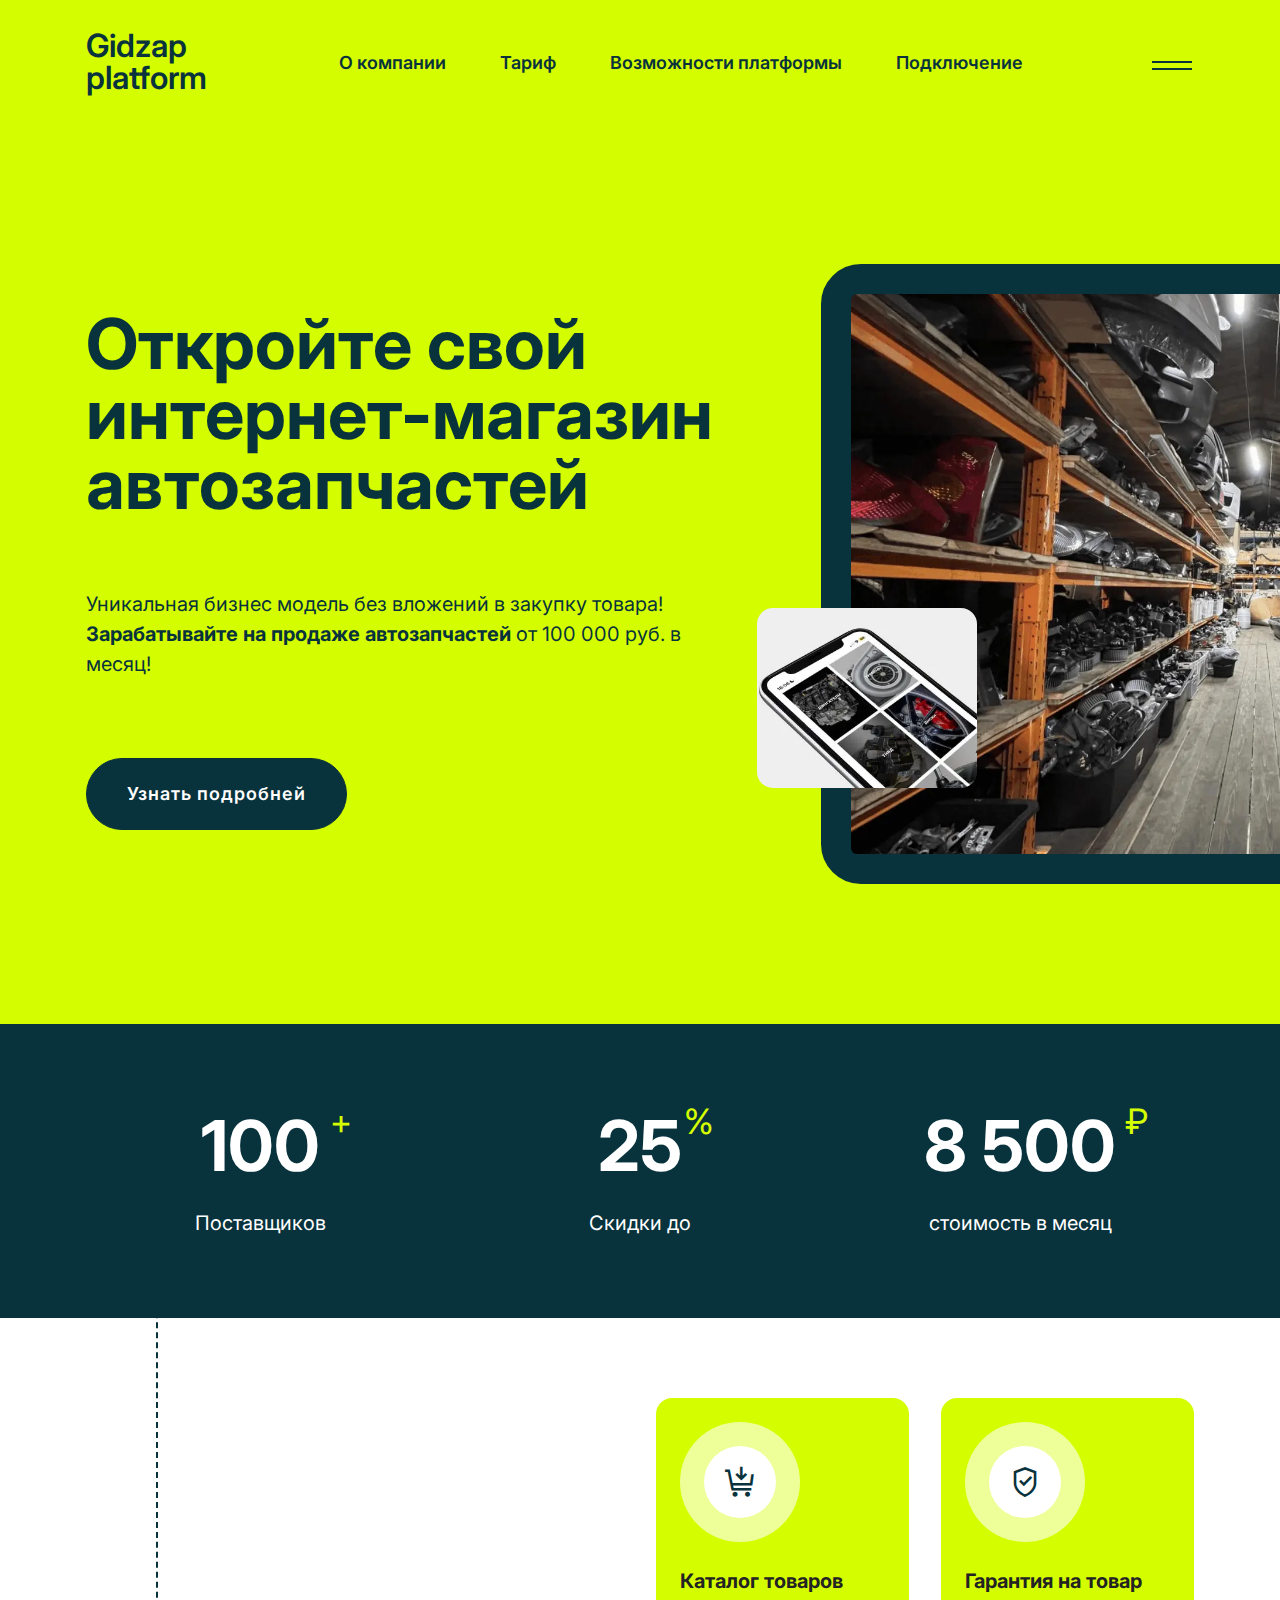
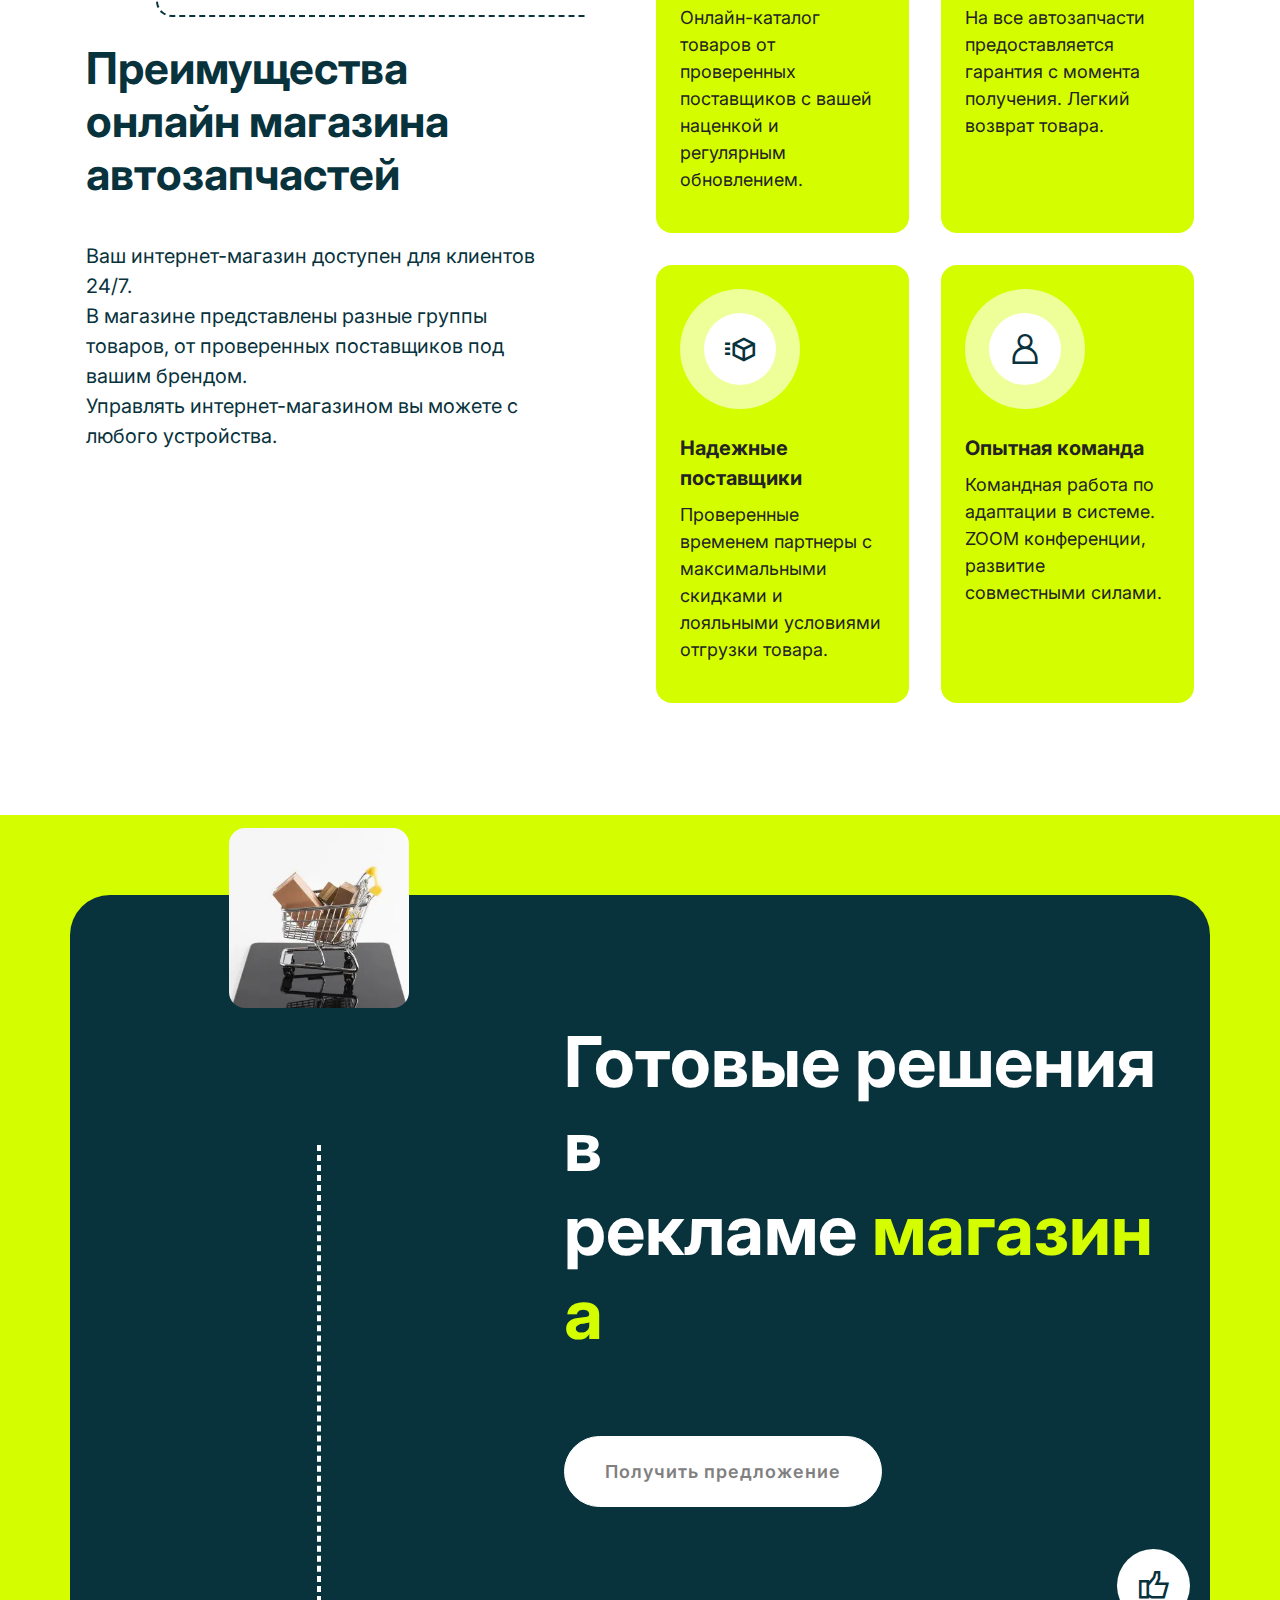
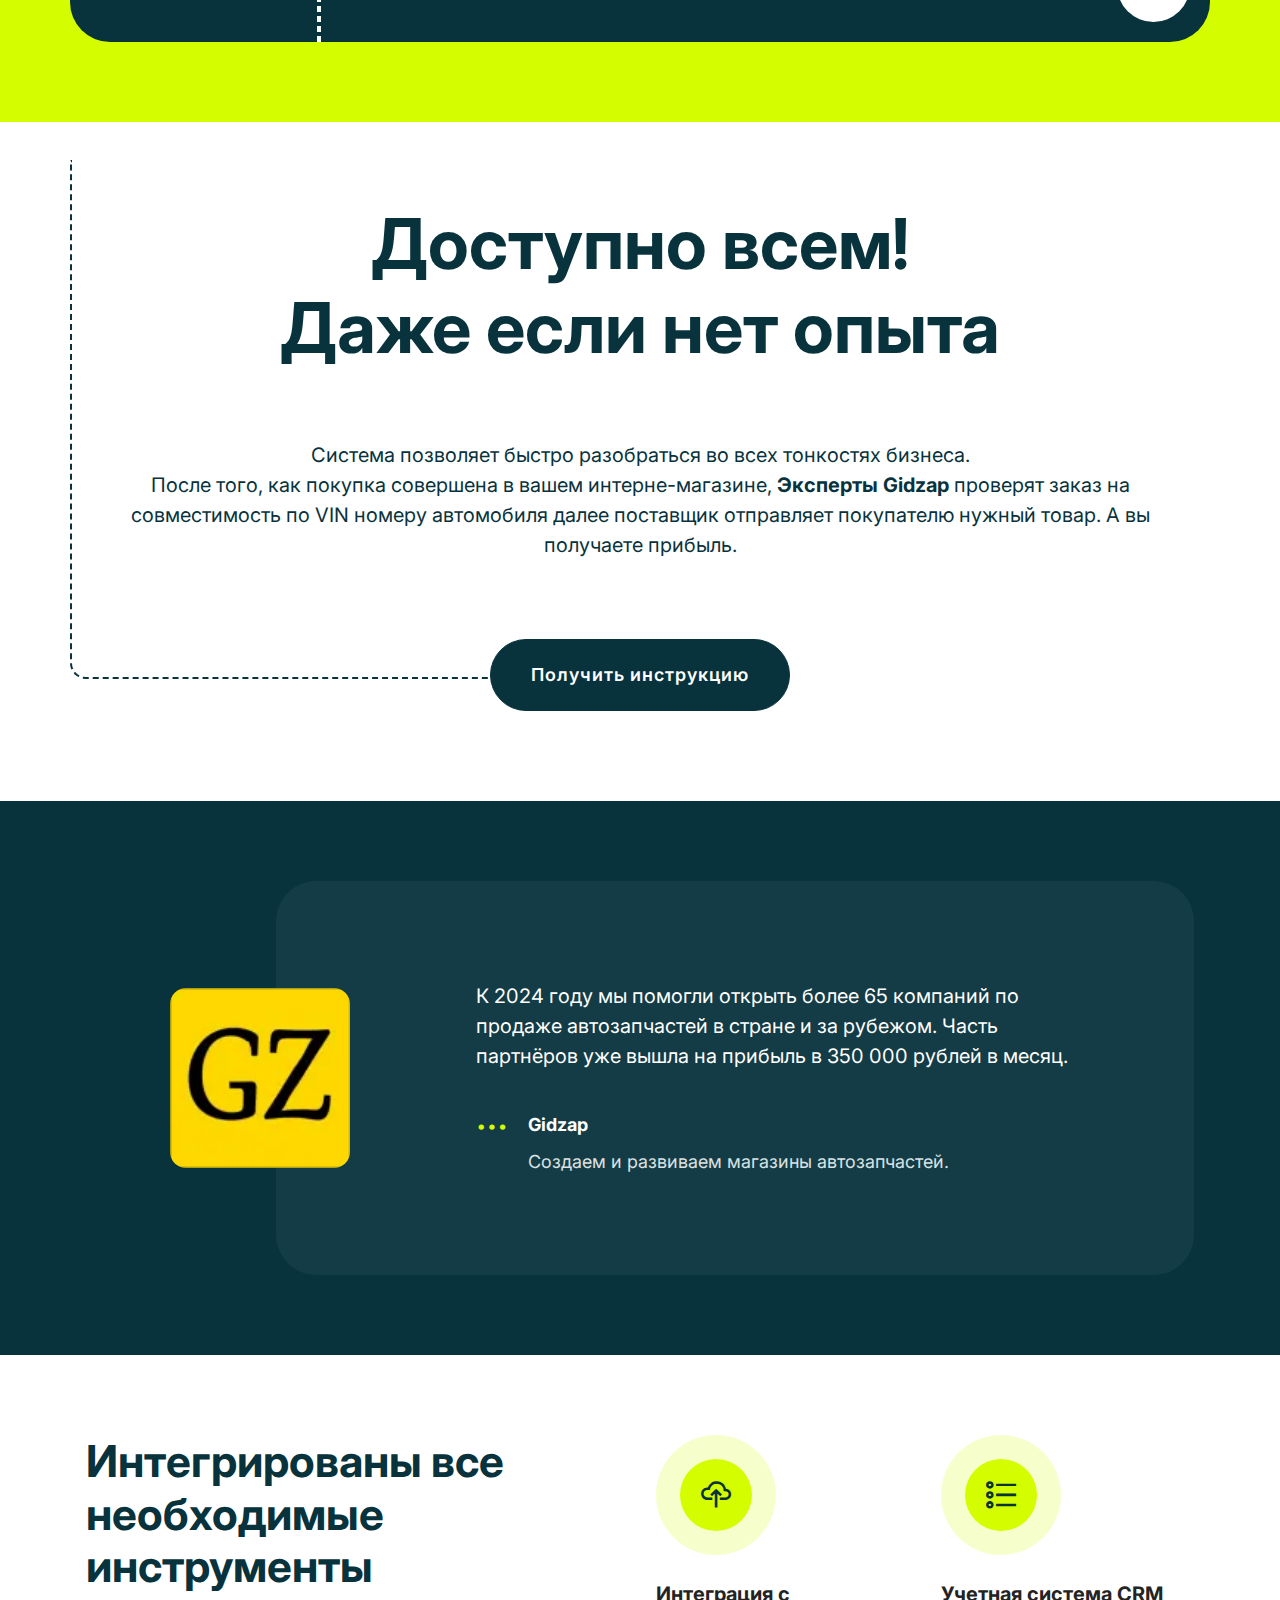
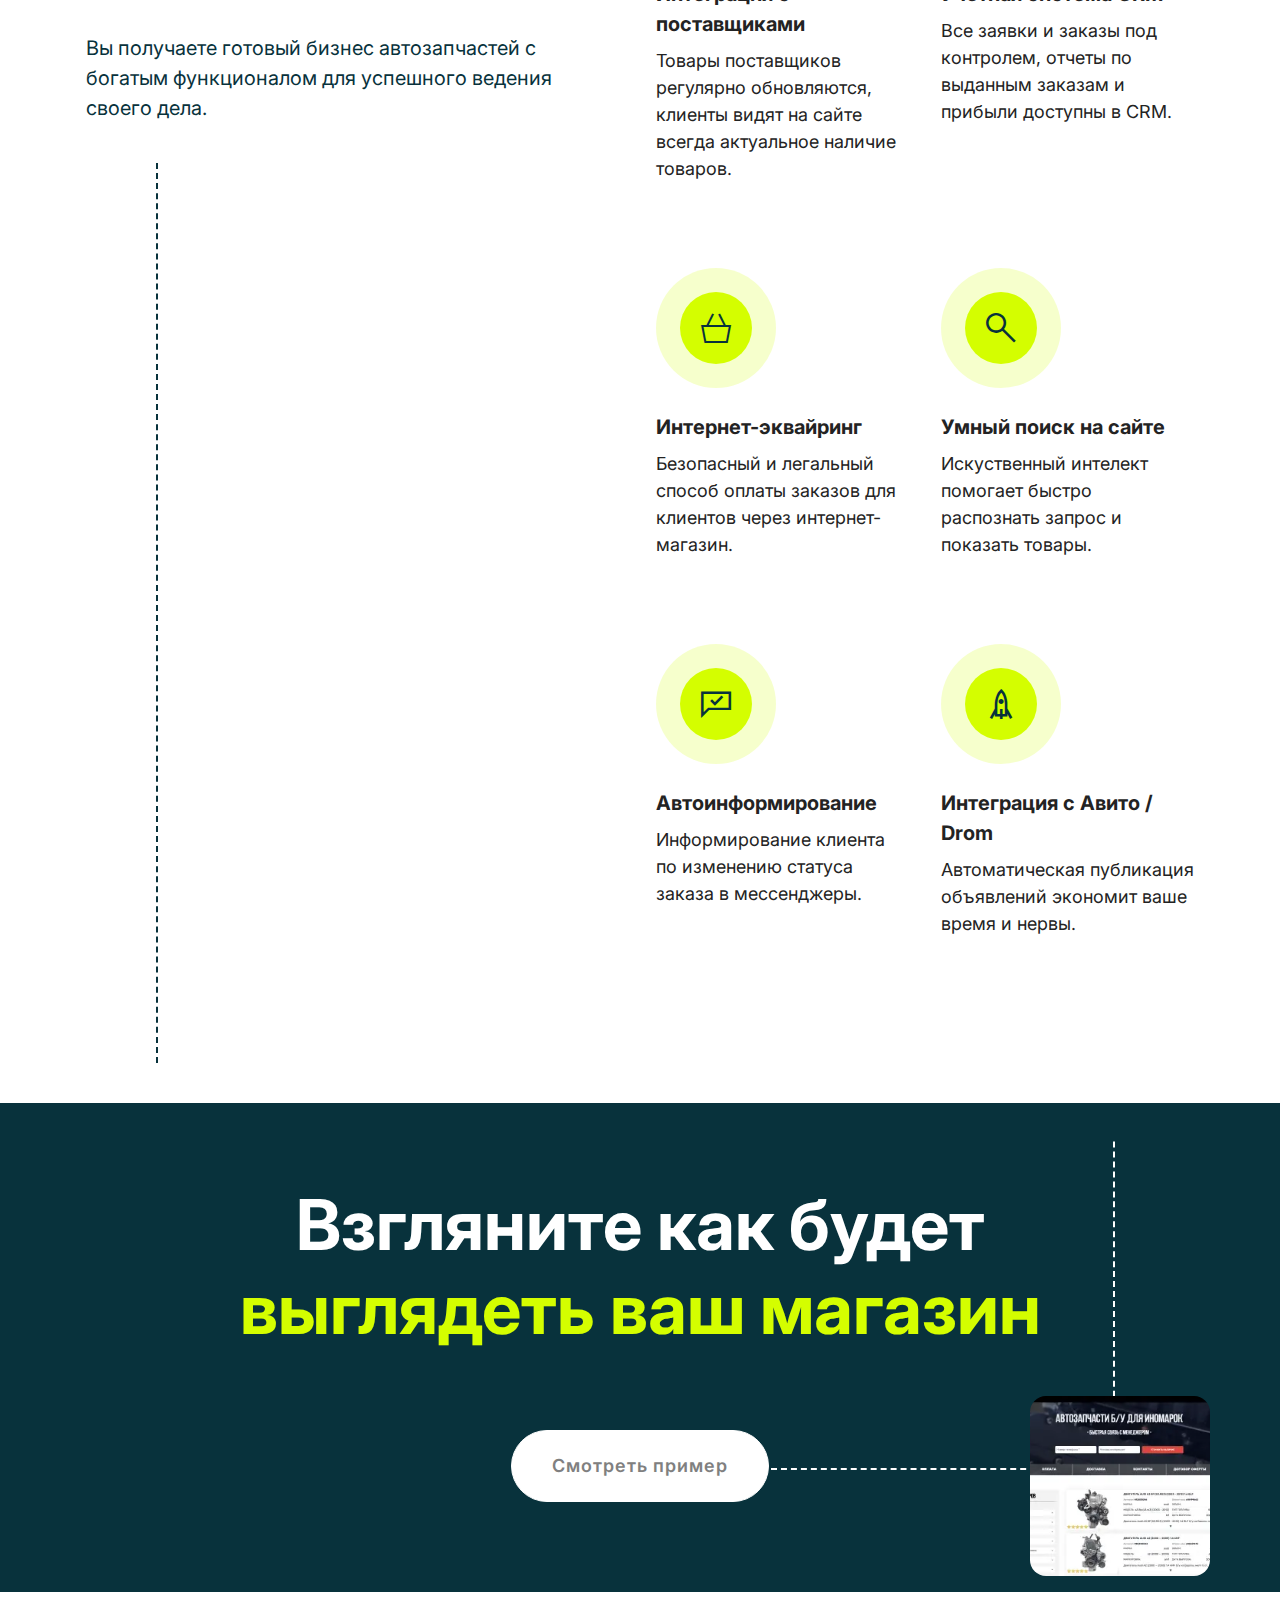
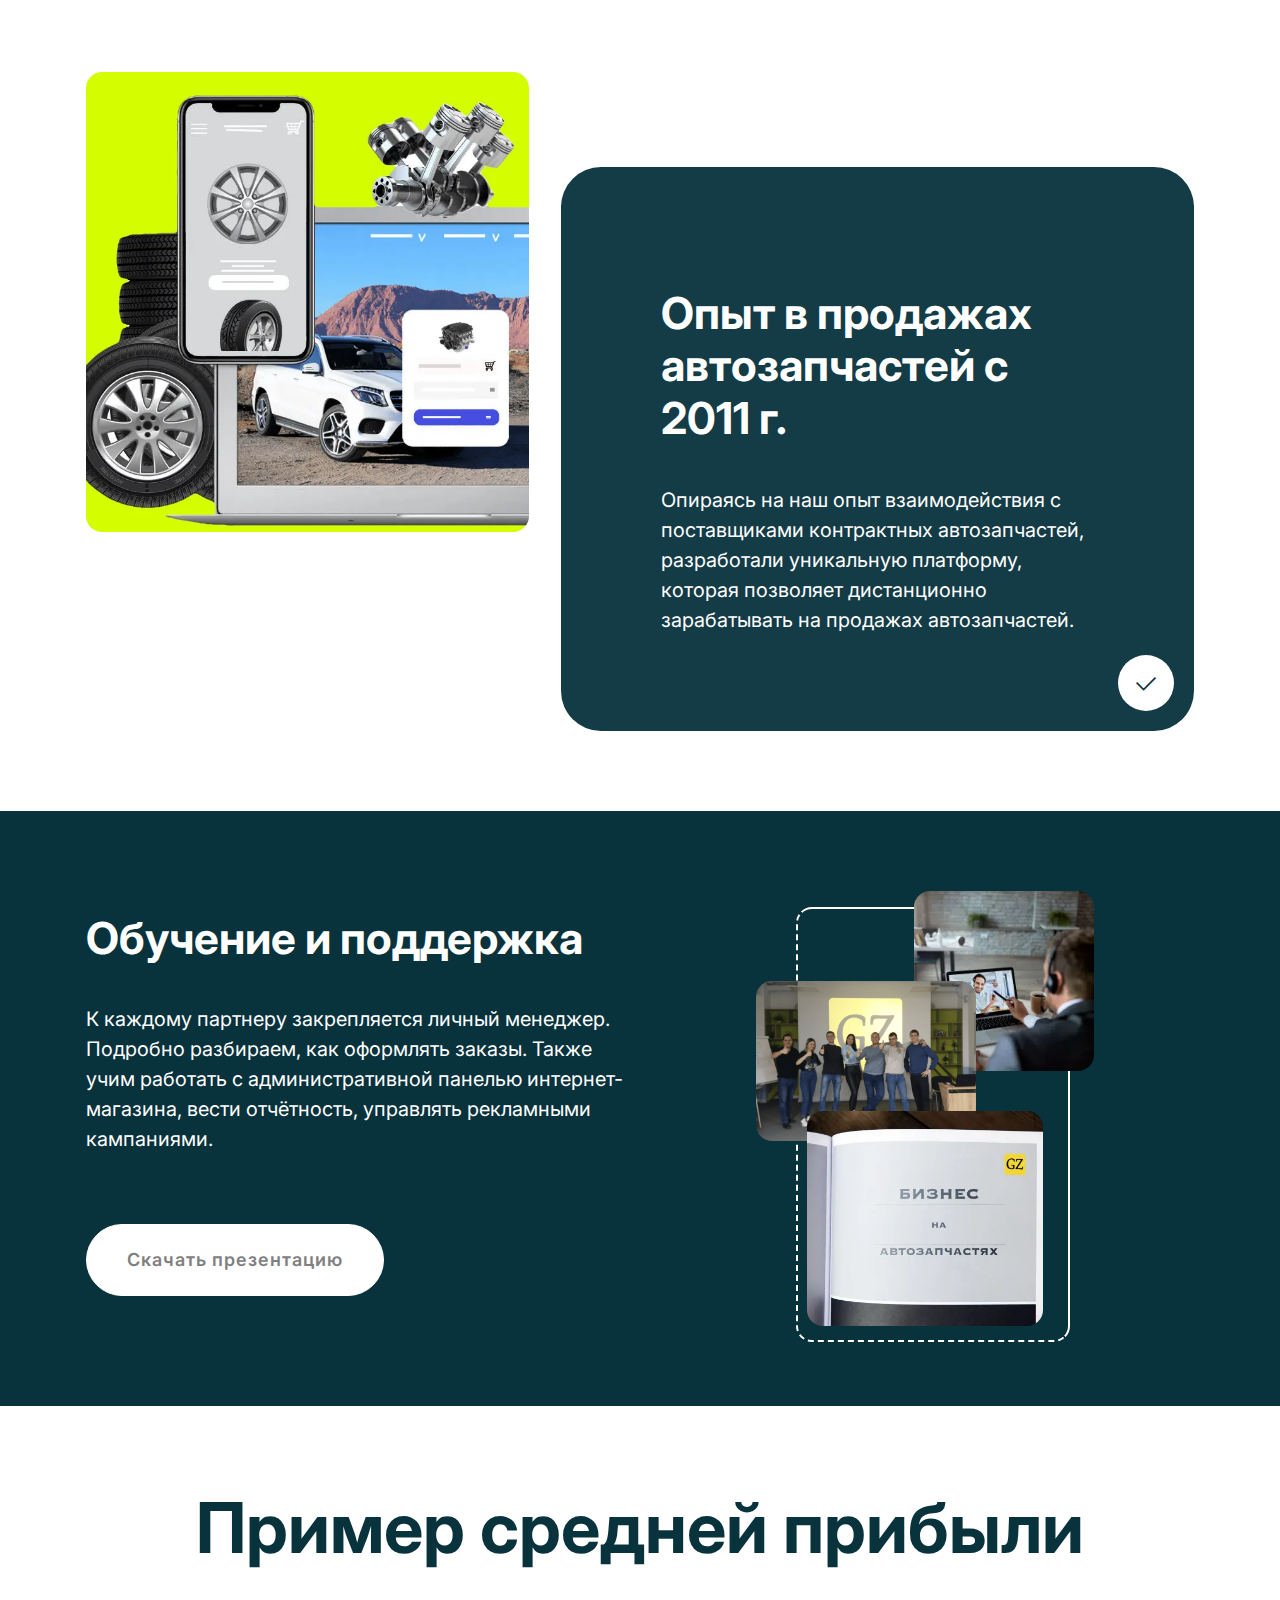
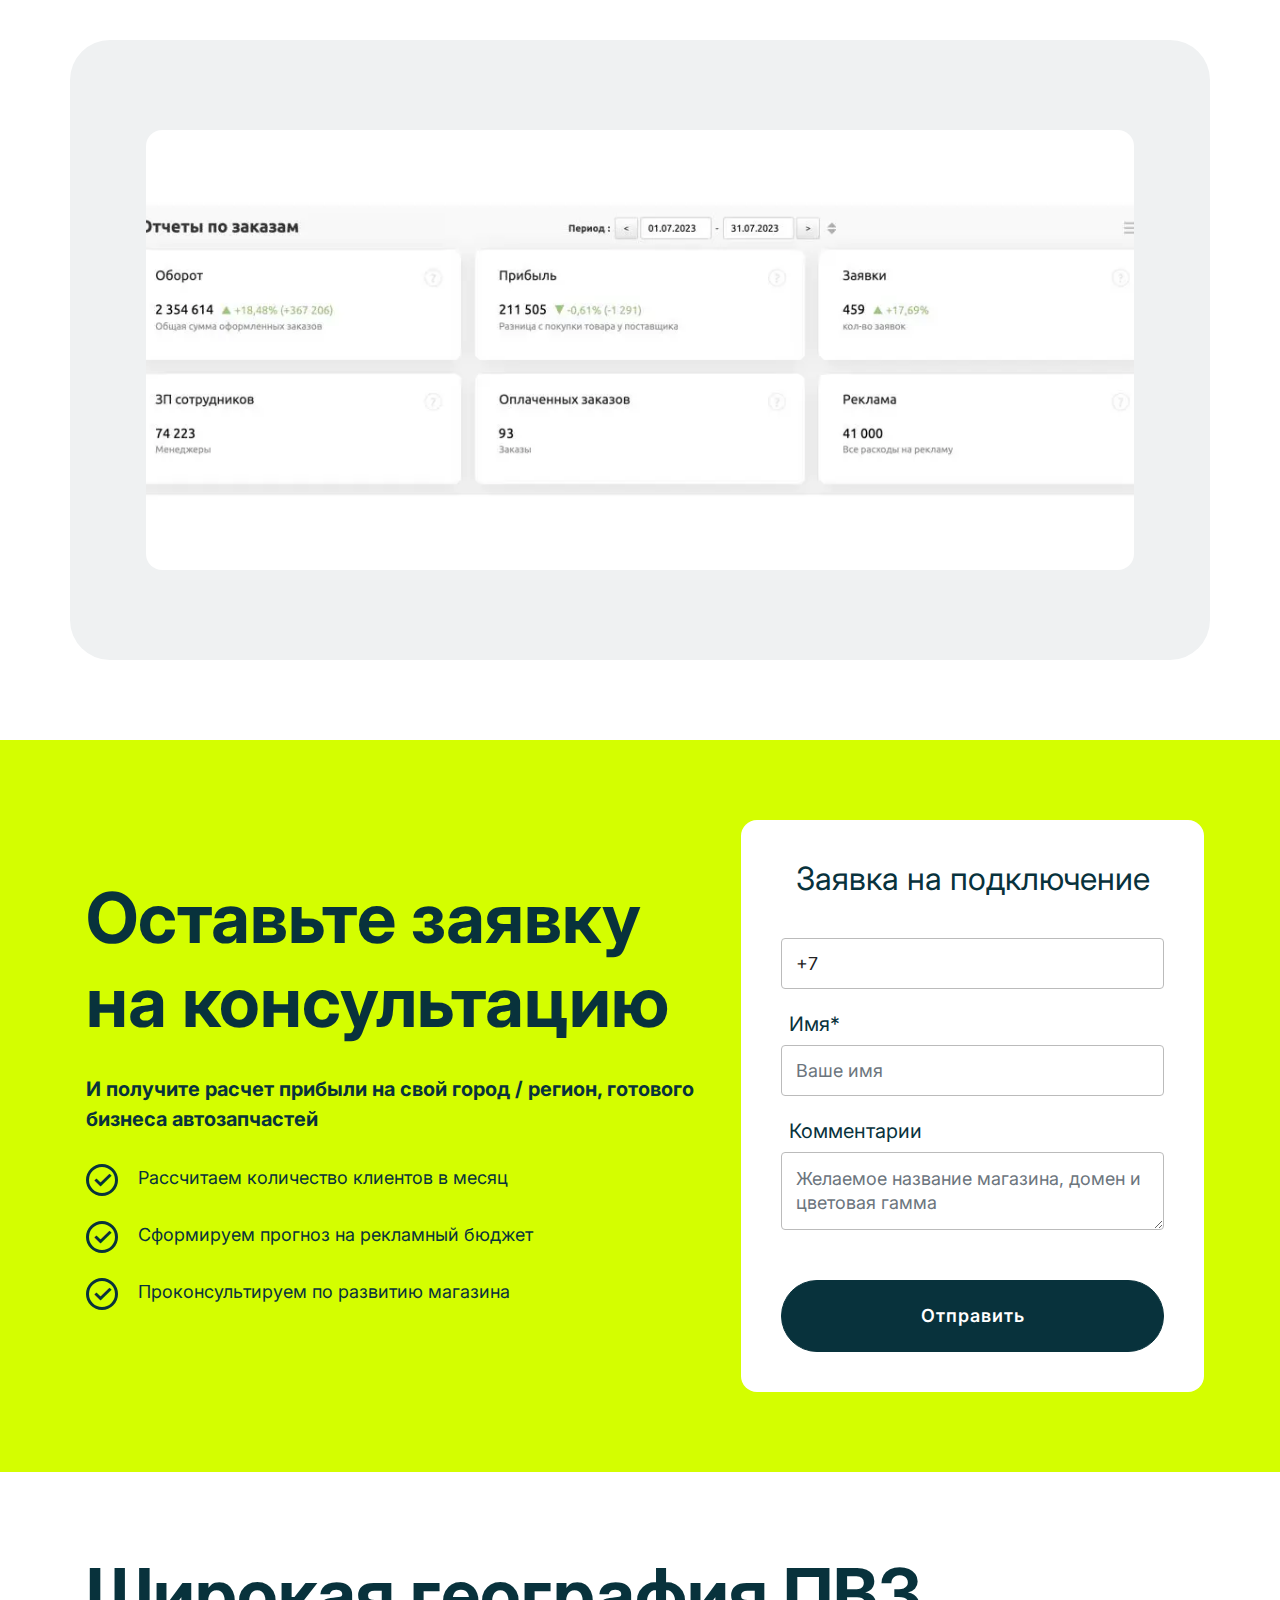
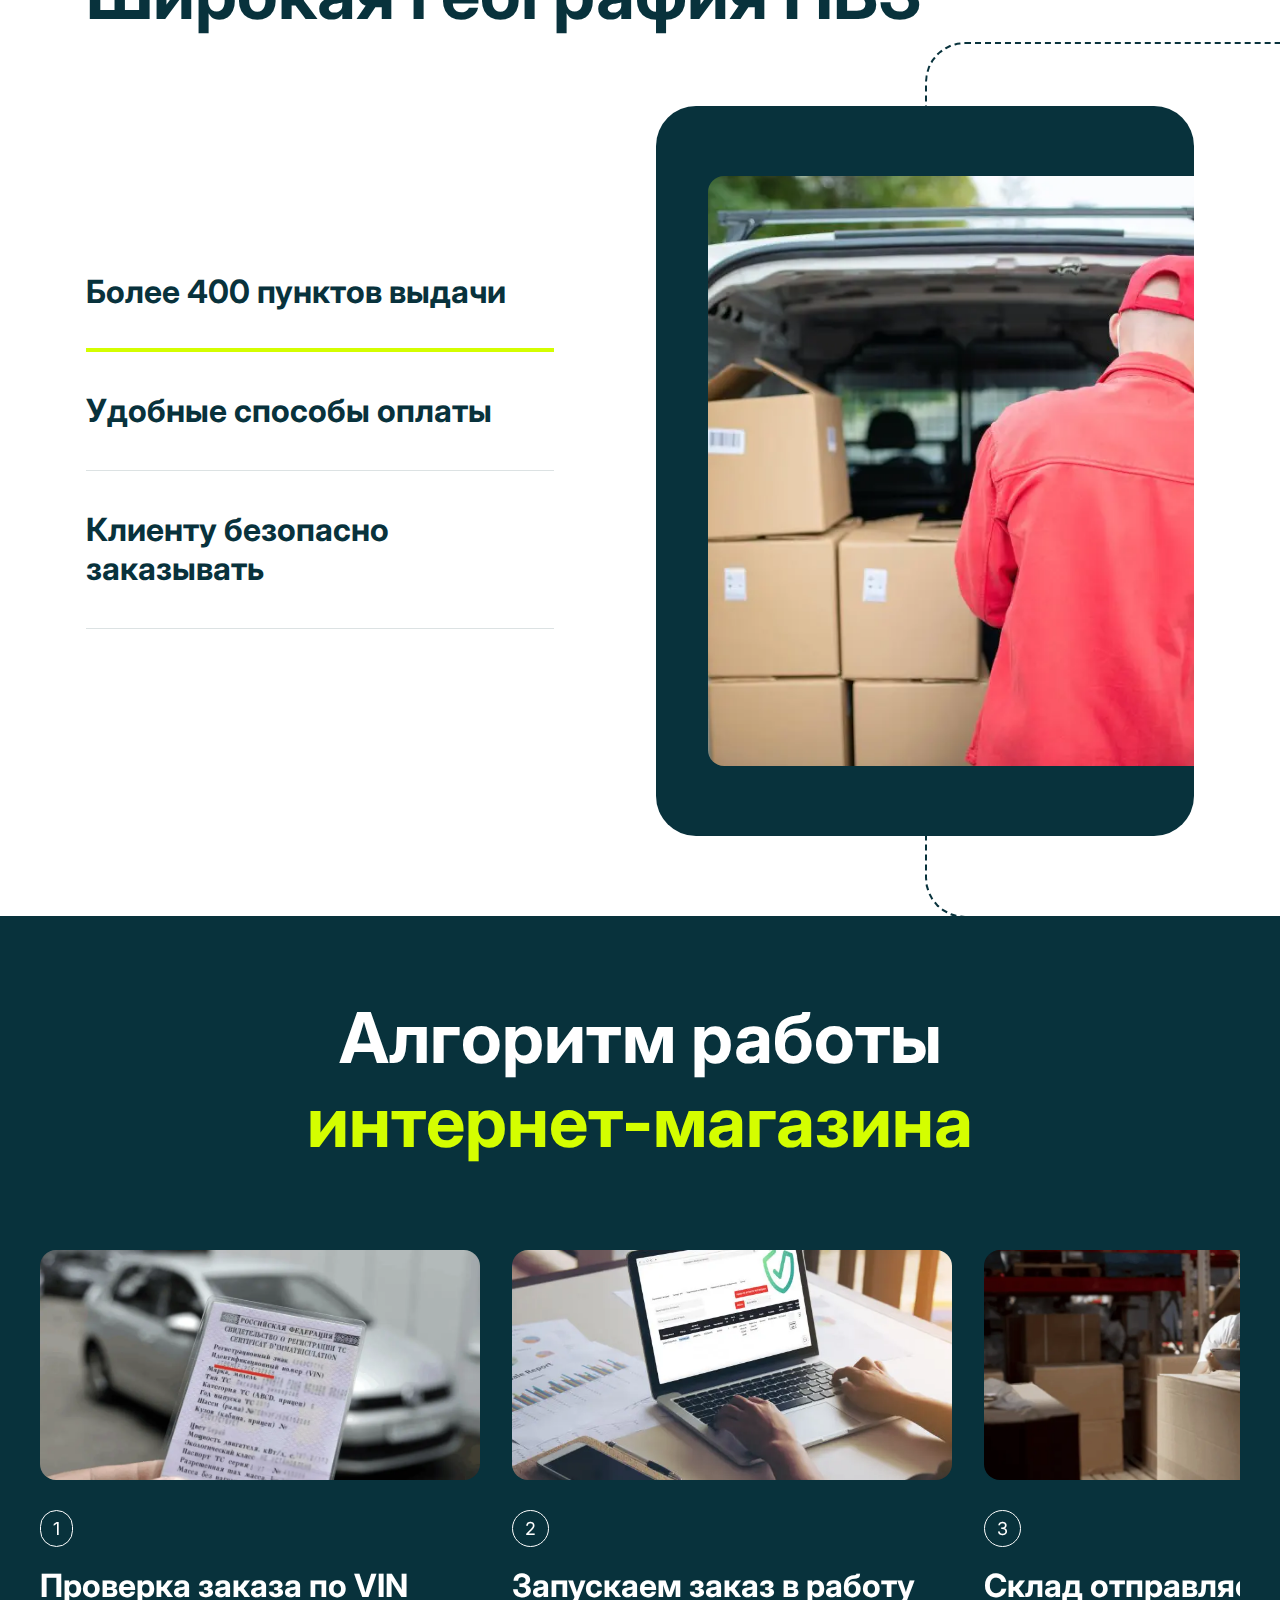
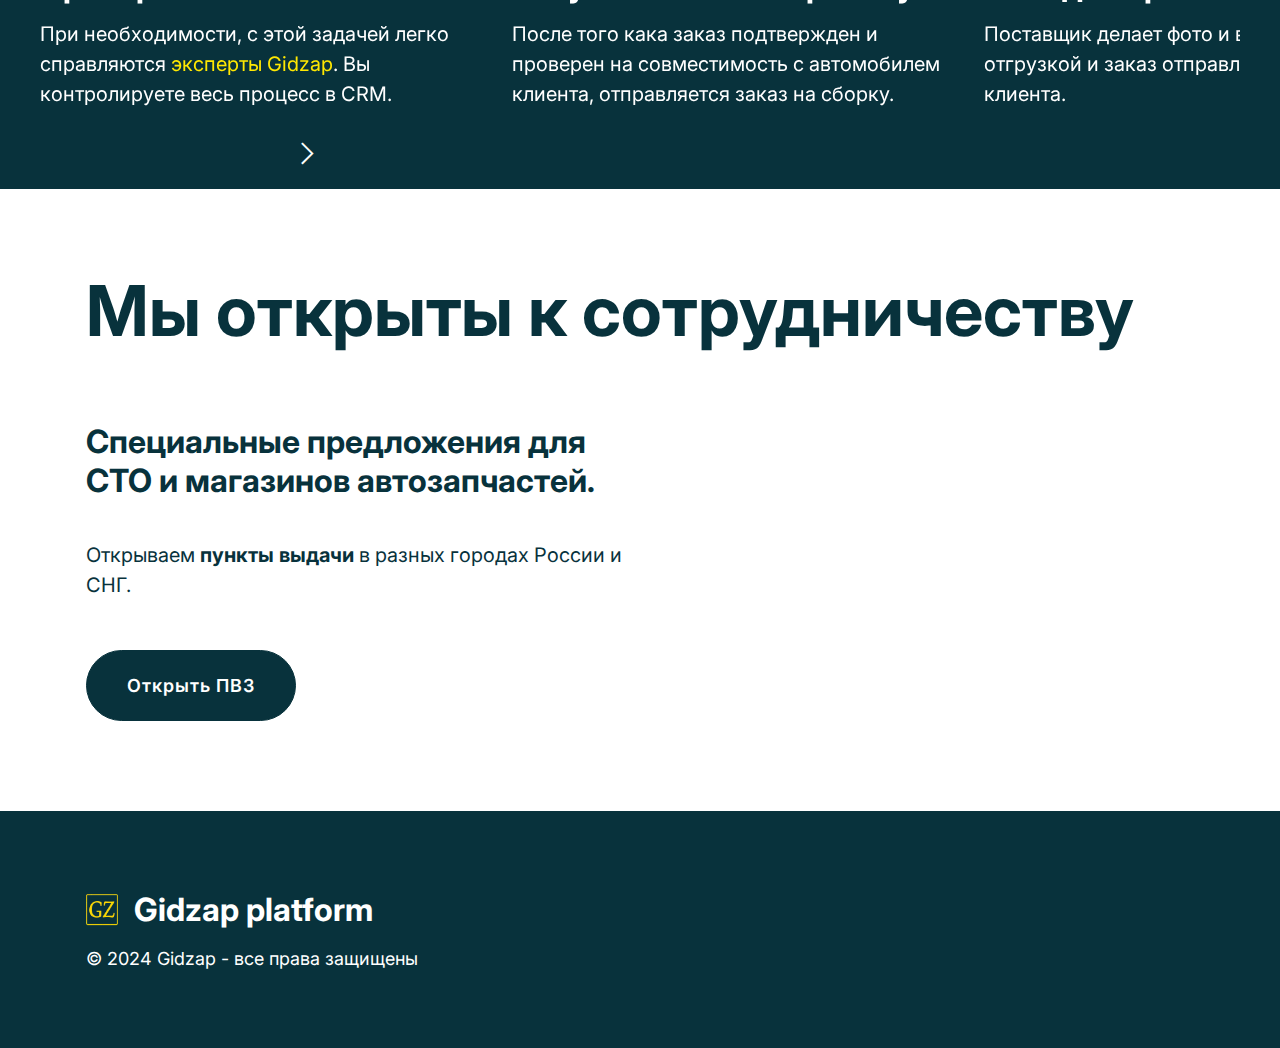
==== commit 246db641: "create github pages" ====
--- a/index.html
+++ b/index.html
@@ -175,10 +175,10 @@
                 <div class="card-wrapper">
                     <div class="card-number">
                         <p class="mbr-number mbr-fonts-style display-1">
-                            <strong>59 000<br><span>₽</span></strong>
+                            <strong>8 500<br><span>₽</span></strong>
                         </p>
                     </div>
-                    <p class="mbr-text mbr-fonts-style display-7">Стоимость подключения</p>
+                    <p class="mbr-text mbr-fonts-style display-7">стоимость в месяц</p>
                 </div>
             </div>
         </div>
@@ -585,7 +585,7 @@
             </div>
             <div class="col-12 col-lg-5 mx-auto mbr-form" data-form-type="formoid">
 <!--Formbuilder Form-->
-<form action="https://mobirise.eu/" method="POST" class="mbr-form form-with-styler" data-form-title="Form Name"><input type="hidden" name="email" data-form-email="true" value="Hx7rK8hQx4R7JiKjMdorep18Vzh4Q20mtzgUKTt6DIBfWy7ubPO5dvR0ibnJ8Nz+2mlvd0ReHo3yZK7aySTksR9FhloudZ+tQf1x1Buk29YnFtxEWN3F+0YaLAasOSrw.XbgcGgGexL8peqTqSZZ+Quz8qfZbAk83IohQ5VeH6c+oYB4LvaDudLg8AqwQeE/HPHx3f278bC8XVCxK3I+5xpazSDZkhUloU57xCJgO7zJ6JyPZe4u4CfPGFlU4Y0An">
+<form action="https://mobirise.eu/" method="POST" class="mbr-form form-with-styler" data-form-title="Form Name"><input type="hidden" name="email" data-form-email="true" value="D+o1MBFiWwit+nx1Il+/O7osyXrEAiXhbSvgzkMAQ/u6kwH0BYBWvMlENlDnko/6O3VcmXg1irFyomHmMl2GpRfTBfXTcPbRkU8N3JIeswAPDGBLMra88Qkge+dKUKoU.T/FjMJy9avGc2leWmSN+jZygfCeLlpO594ZP6tm4oQn4VYu/BRUWd+s0lNYfGIGDmEXRLpYKflcp46NiL/pkSKFWvJ8RYnHPtWKJ0w//QuUd+87ozeXiTDIz1rphsSEN">
 <div class="row">
 <div hidden="hidden" data-form-alert="" class="alert alert-success col-12">Спасибо за интерес к нашему продукту! В ближайшее время с Вами свяжемся.</div>
 <div hidden="hidden" data-form-alert-danger="" class="alert alert-danger col-12"> Oops...! some problem! </div>
@@ -911,7 +911,7 @@
 
                             <div class="form-wrapper" data-form-type="formoid">
 <!--Formbuilder Form-->
-<form action="https://mobirise.eu/" method="POST" class="mbr-form form-with-styler" data-form-title="Mobirise Form"><input type="hidden" name="email" data-form-email="true" value="7p1OxgQyfVCkISdKtnrN3UBCR1a6SYZC7LJLMVoVp14Fwql9lCKwroAz8nGmYDJjd+lNdtF+Zu8Oi347BbDT2Zn+1i5ZJn+tdAU5zuZdHX1Mhub8qbfuj2Gc71Bo2/5f.PVJRh4yyZBH231VoMnhoqLkBAUDM3+XMw/vn5HntoHu/VZaBzEW4KIpNFXJ8ywCy6/HFuLo4FKLB2B9b7J9eaCj1ejIm9435ZArbtxDmQyw540T5W1QFgHMMkyvkmEeH">
+<form action="https://mobirise.eu/" method="POST" class="mbr-form form-with-styler" data-form-title="Mobirise Form"><input type="hidden" name="email" data-form-email="true" value="HQ+01n0sjvktwjC6i3+Gh5gBigEO4KjO7MIx6DHZnbB77+Zi8zdHAzr46vYfM9cyC7LKLW4zyK5FNky9awMUi4ru1tF5ft/lv0lv1t3yrv+QrWBFpMqI5NhZdOU0yMIv.F8xaDPALeE7uSkYp+4ef8zMGuPFPbR5h9vdtp6Fc4ECgY9YBDGZ/60pvjBuZmLU3S/4BS/PMgZusF+P8s+sqrrkojZe9Z357EkiCyZW5gTfK3OqsXR+8Ice7X9ndl+WO">
 <div class="">
 <div hidden="hidden" data-form-alert="" class="alert alert-success col-12">Спасибо! В ближайшее время с Вами свяжемся.</div>
 <div hidden="hidden" data-form-alert-danger="" class="alert alert-danger col-12"> </div>
@@ -959,7 +959,7 @@
                             
 
                             <div class="form-wrapper" data-form-type="formoid">
-                                <form action="https://mobirise.eu/" method="POST" class="mbr-form form-with-styler" data-form-title="Mobirise Form"><input type="hidden" name="email" data-form-email="true" value="0D/lrqdWnU1hNudaaYT1xZ99emqT2QBvXT9Xg+CrIJmHGPHx4Bs8+buQGHgyzQ8DTpQoU0d1/C1s5F3oKENK4XS8KIY0RSdp6JzMcr+Xt0O5BNpKMCvO3dbpcFJAHciN.EdUwJ0V51Uu2LphMzVkc+xP0/1zTmmtrHt96EYkdxPLdcYWwie7VXzuHcum645EREaN1kvHBJyeuHAdtPknDQx0zPdr25NKUnmtES/ejPbvFq+dTt2m/p+odVzjOP4rW">
+                                <form action="https://mobirise.eu/" method="POST" class="mbr-form form-with-styler" data-form-title="Mobirise Form"><input type="hidden" name="email" data-form-email="true" value="2d8oINUdZZvPIEHx3SpbxIXMdX/vlphH2Ep8YkX9CnzfQFwwGyccFIoAN84uX//QdjY9vhYqEIo3Fj+DAh6M7X8hZuc2lT6TT2rZnGje87WGKmXqvjd3PLvFDYz1fvrA.yOlUvx0J0ugyH1ErIF94nb0aElOVO5cYXF2c6qYb/tp+B/MNVOyeFuR5IceQKf425Cjfcih1DTq4/gkRfLNSDX73RVCE9FvPMemZS390Bes/zV0Bsh5M78JucEZHSNYg">
                                     <div class="container">
                                         <div class="row">
                                             <div hidden="hidden" data-form-alert="" class="alert alert-success col-12">Спасибо! В ближайшее время отправим инструкцию на ваш номер телефона.</div>
@@ -1047,7 +1047,7 @@
 
                             <div class="form-wrapper" data-form-type="formoid">
 <!--Formbuilder Form-->
-<form action="https://mobirise.eu/" method="POST" class="mbr-form form-with-styler" data-form-title="Mobirise Form"><input type="hidden" name="email" data-form-email="true" value="DO1FkJ9BQ9BnihAP37aW1x+YR1jPEeMVB1FD2WE2MRP3bmu6G7ybY6RTXZ/sVrhxBwPKbgzvjX9to6IHx3s4gcbUdprb3DJotM6EzZNOtokY7JL3W6JTF+lyXWAtL382.eLUJG7ohBYqNkNGyuUxkxyBji9NIQRI3ld3h+Dv3uP9YEA73d9eOgWUO246XAXtUaHd0004RJ3IV4CutNul326Vs+voN2DM9NRlCfEVKoWjw5JNSTkE1Rn70IM4Y1wcX">
+<form action="https://mobirise.eu/" method="POST" class="mbr-form form-with-styler" data-form-title="Mobirise Form"><input type="hidden" name="email" data-form-email="true" value="JcRRTqZXlAucj6vtNNoVjmUyHpHdzHRoXmvftIJpo1xbFnOXJwQwQVsC3QXUcSC4OwleqQDJSLoEEznjZsjZH1ge9Aap7A0h7OKu5iu3Tfg0wIgPaNVcotBhnaPe4FCK.deagp2u42fZWh1CIvkPkCaCZoAubEVJqXwaseYuZ0iAkfsaHiLMACUuD/M7lp9h3+7aAP3Hej2U2ODWhQTTZZXQbEYePVw0Z3vj5rksvjAogG5oTg0kD2OR2MJ72dhCq">
 <div class="">
 <div hidden="hidden" data-form-alert="" class="alert alert-success col-12">Спасибо! В ближайшее время с Вами свяжемся.</div>
 <div hidden="hidden" data-form-alert-danger="" class="alert alert-danger col-12"> </div>
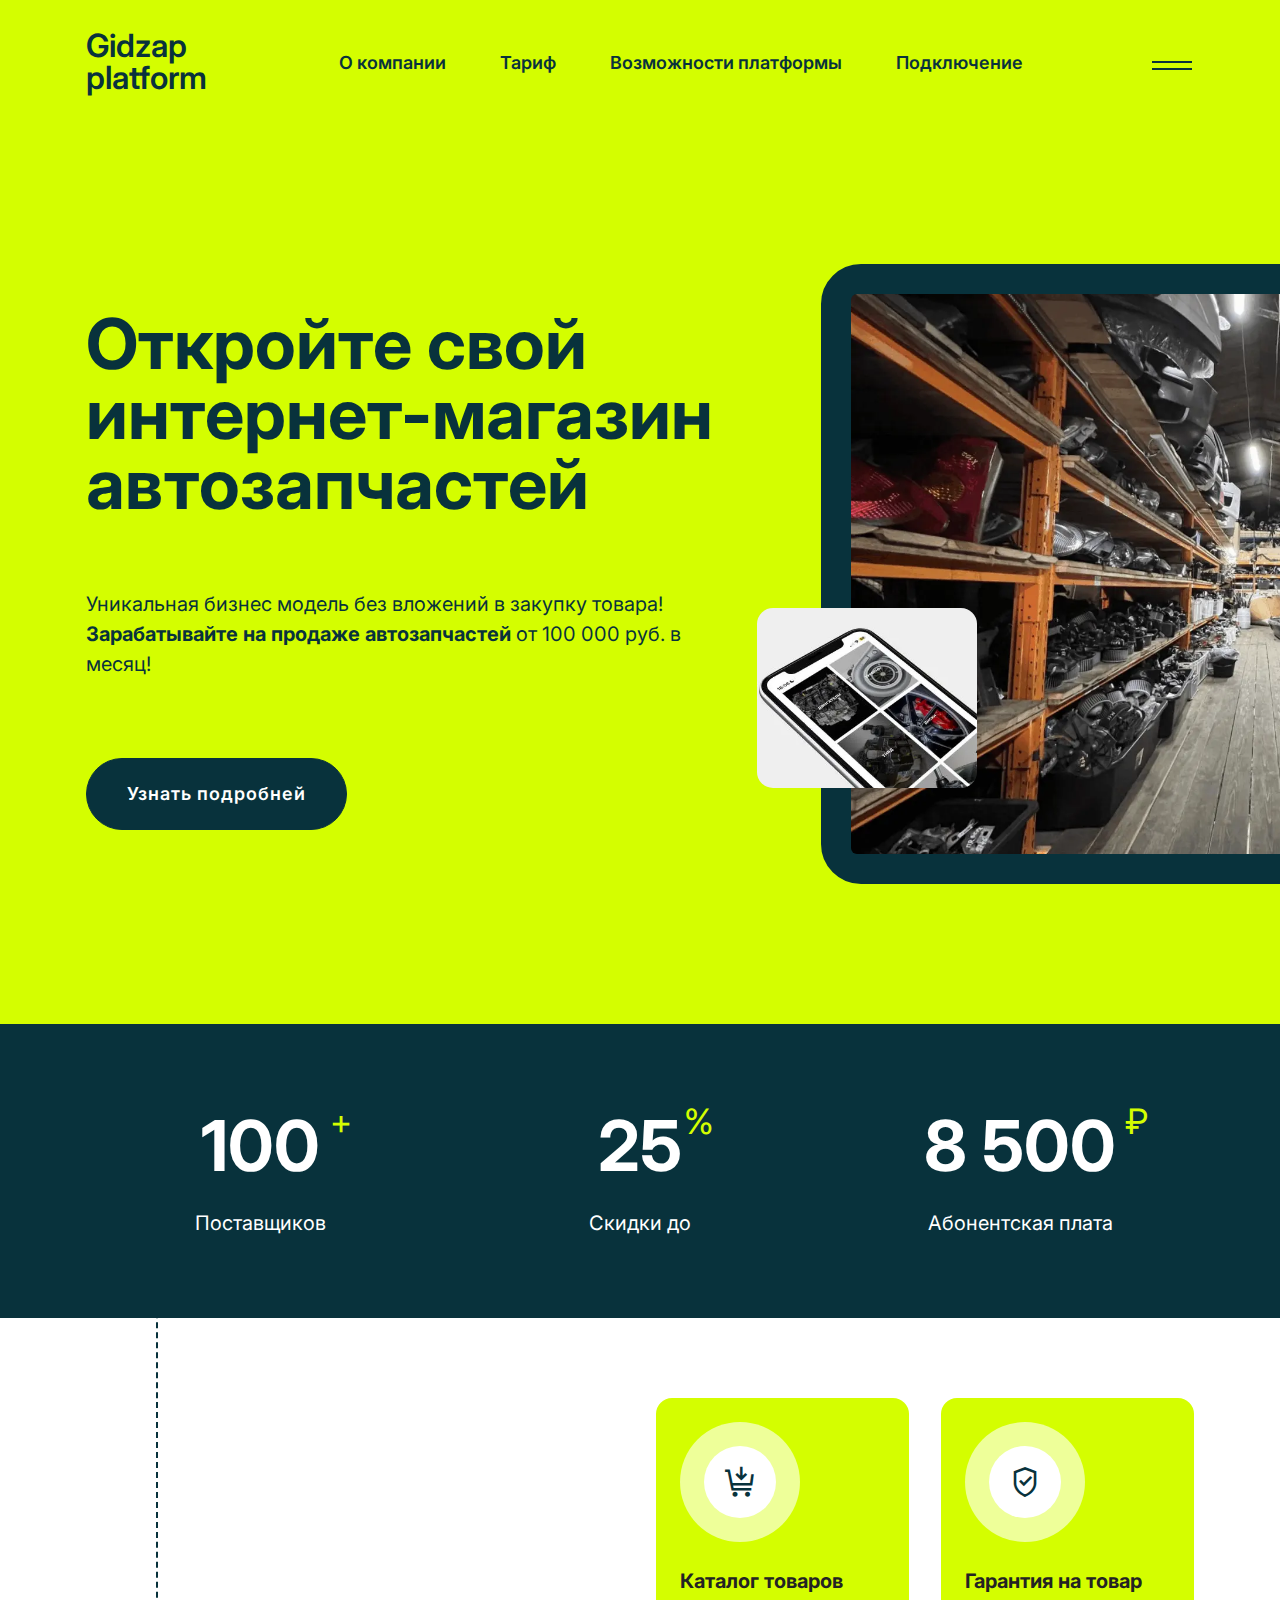
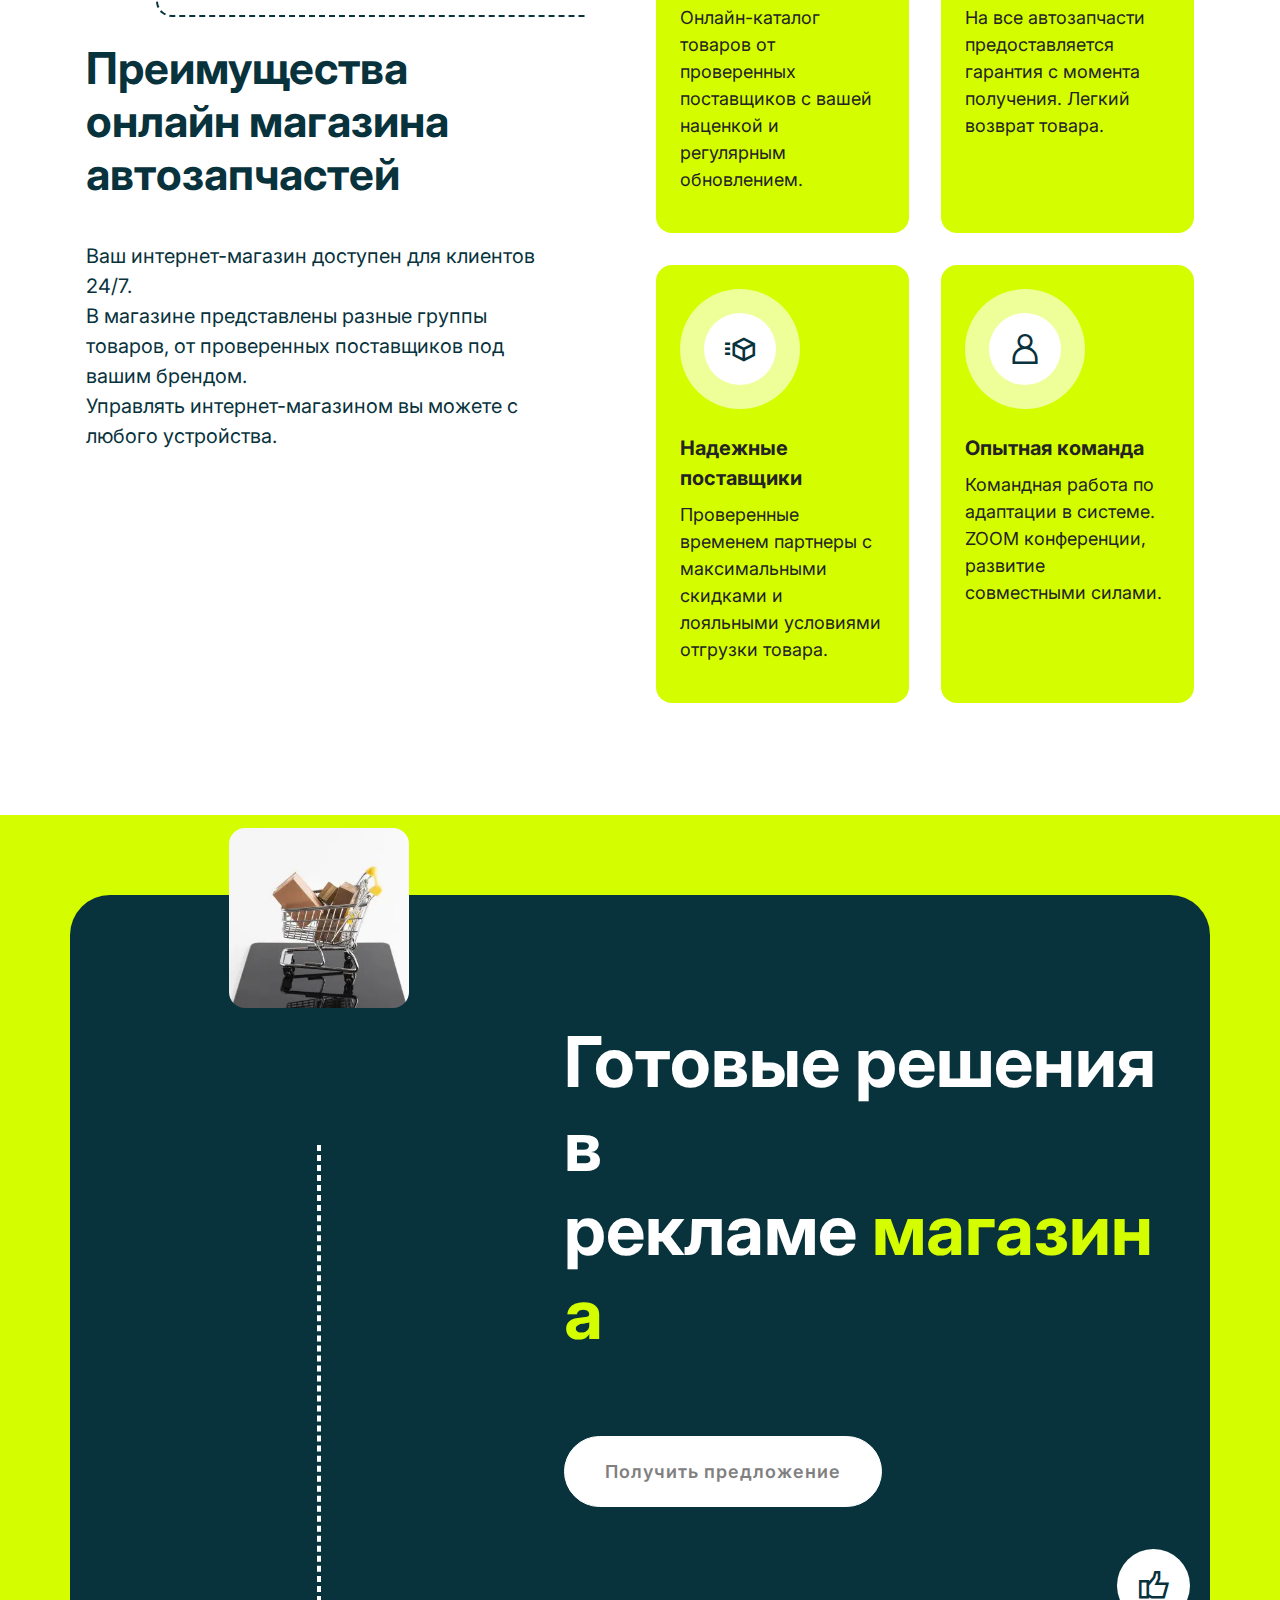
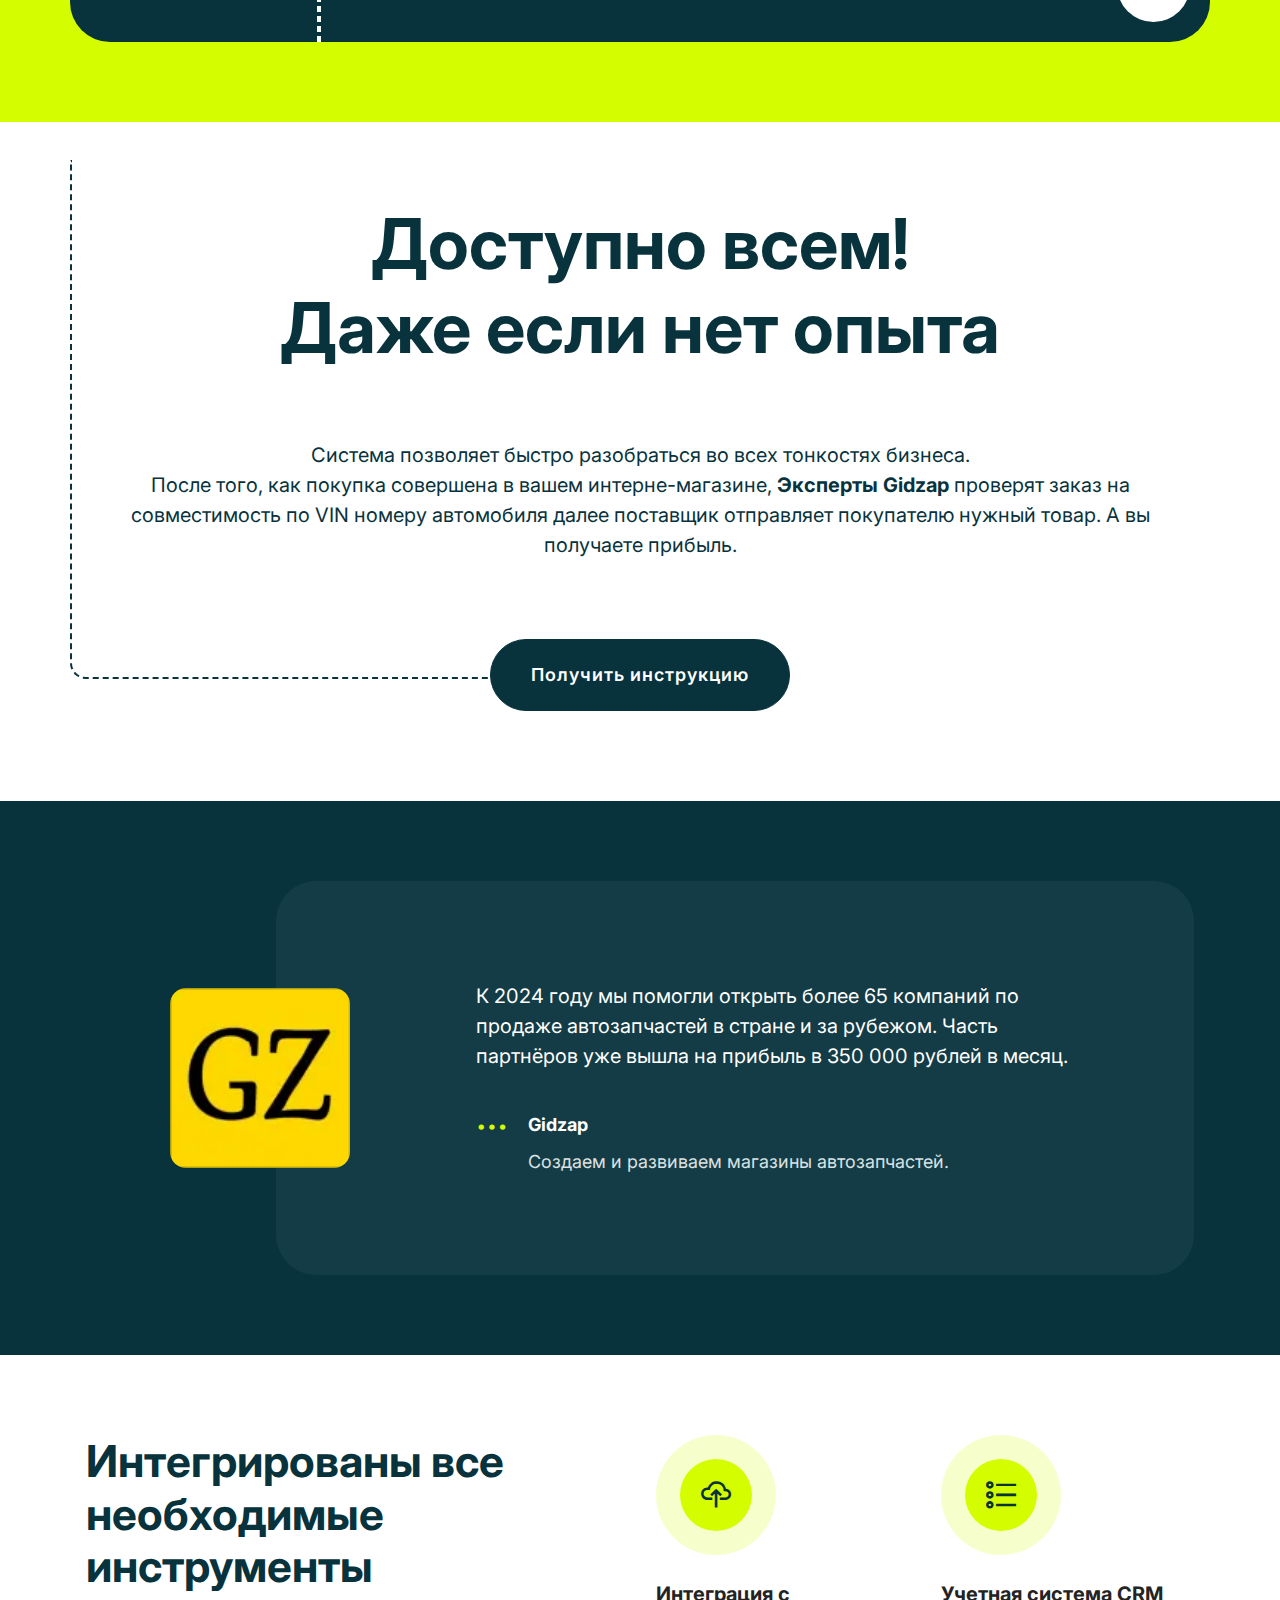
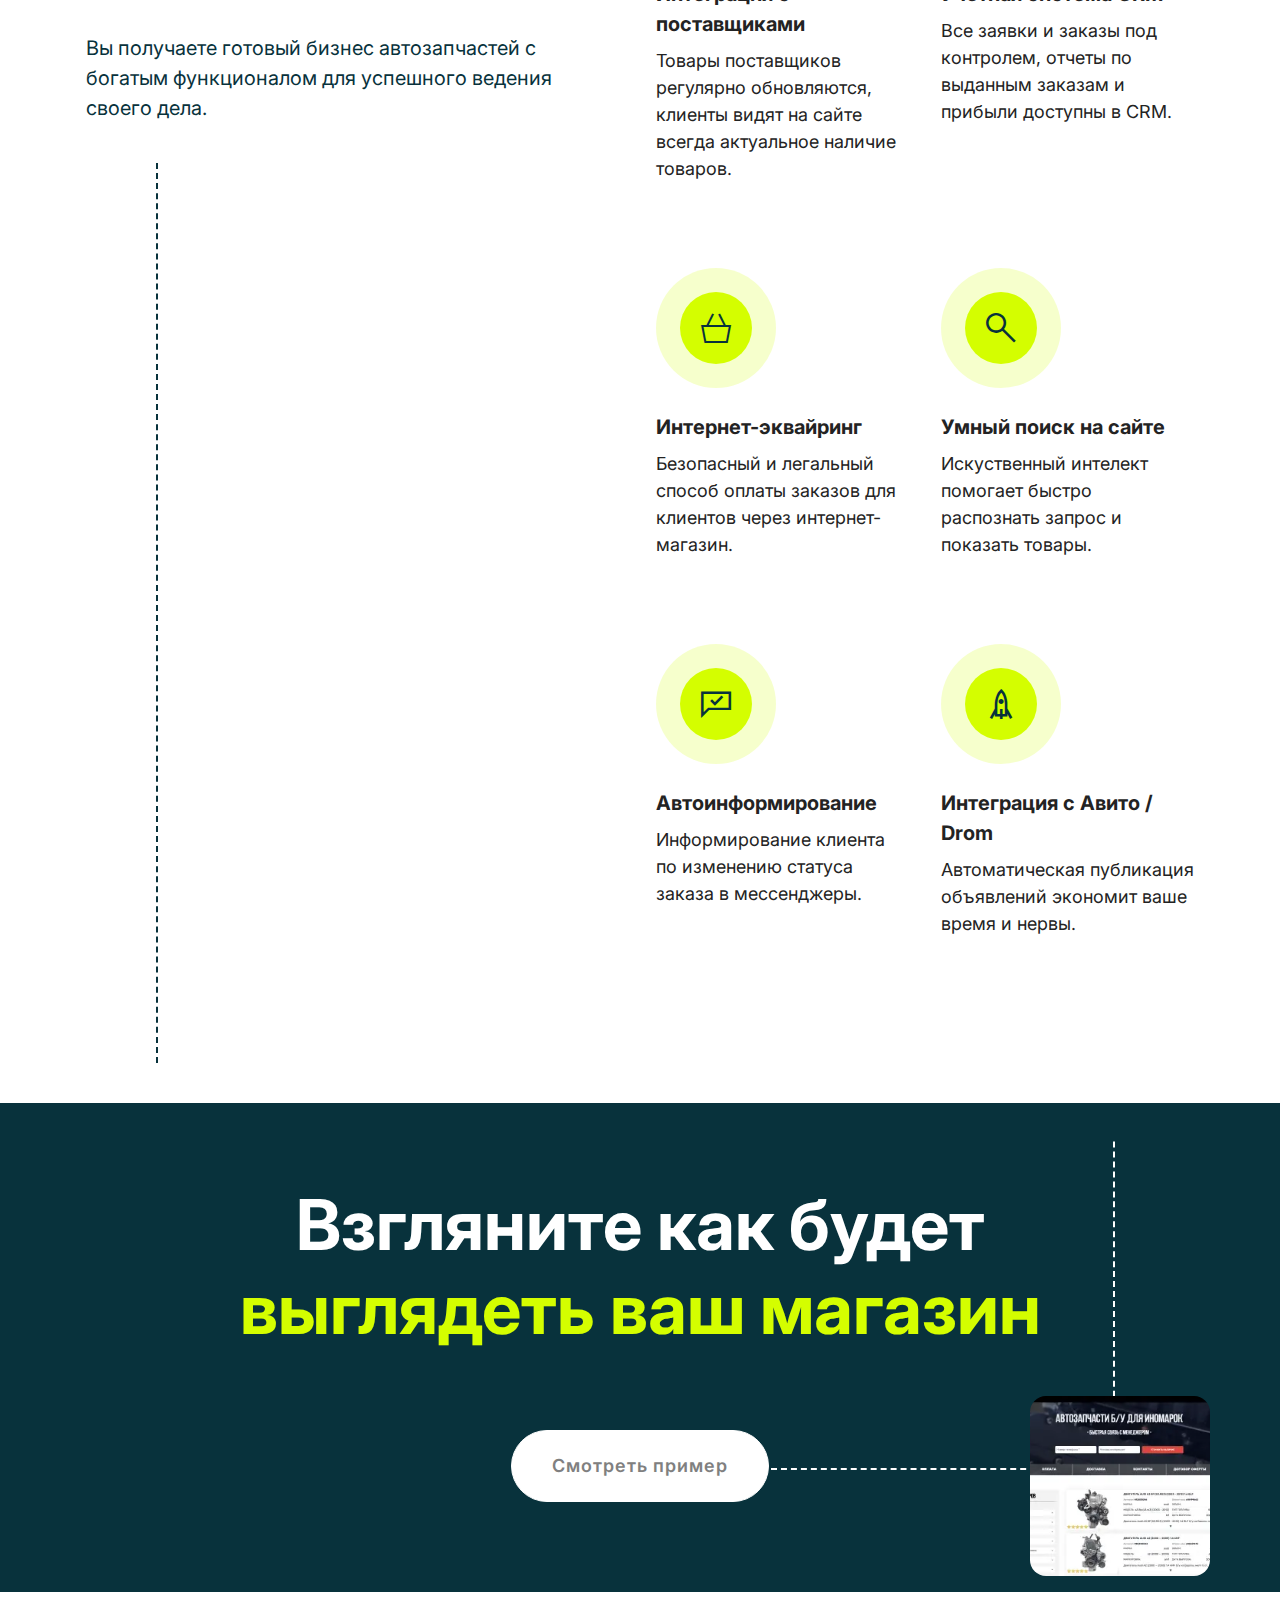
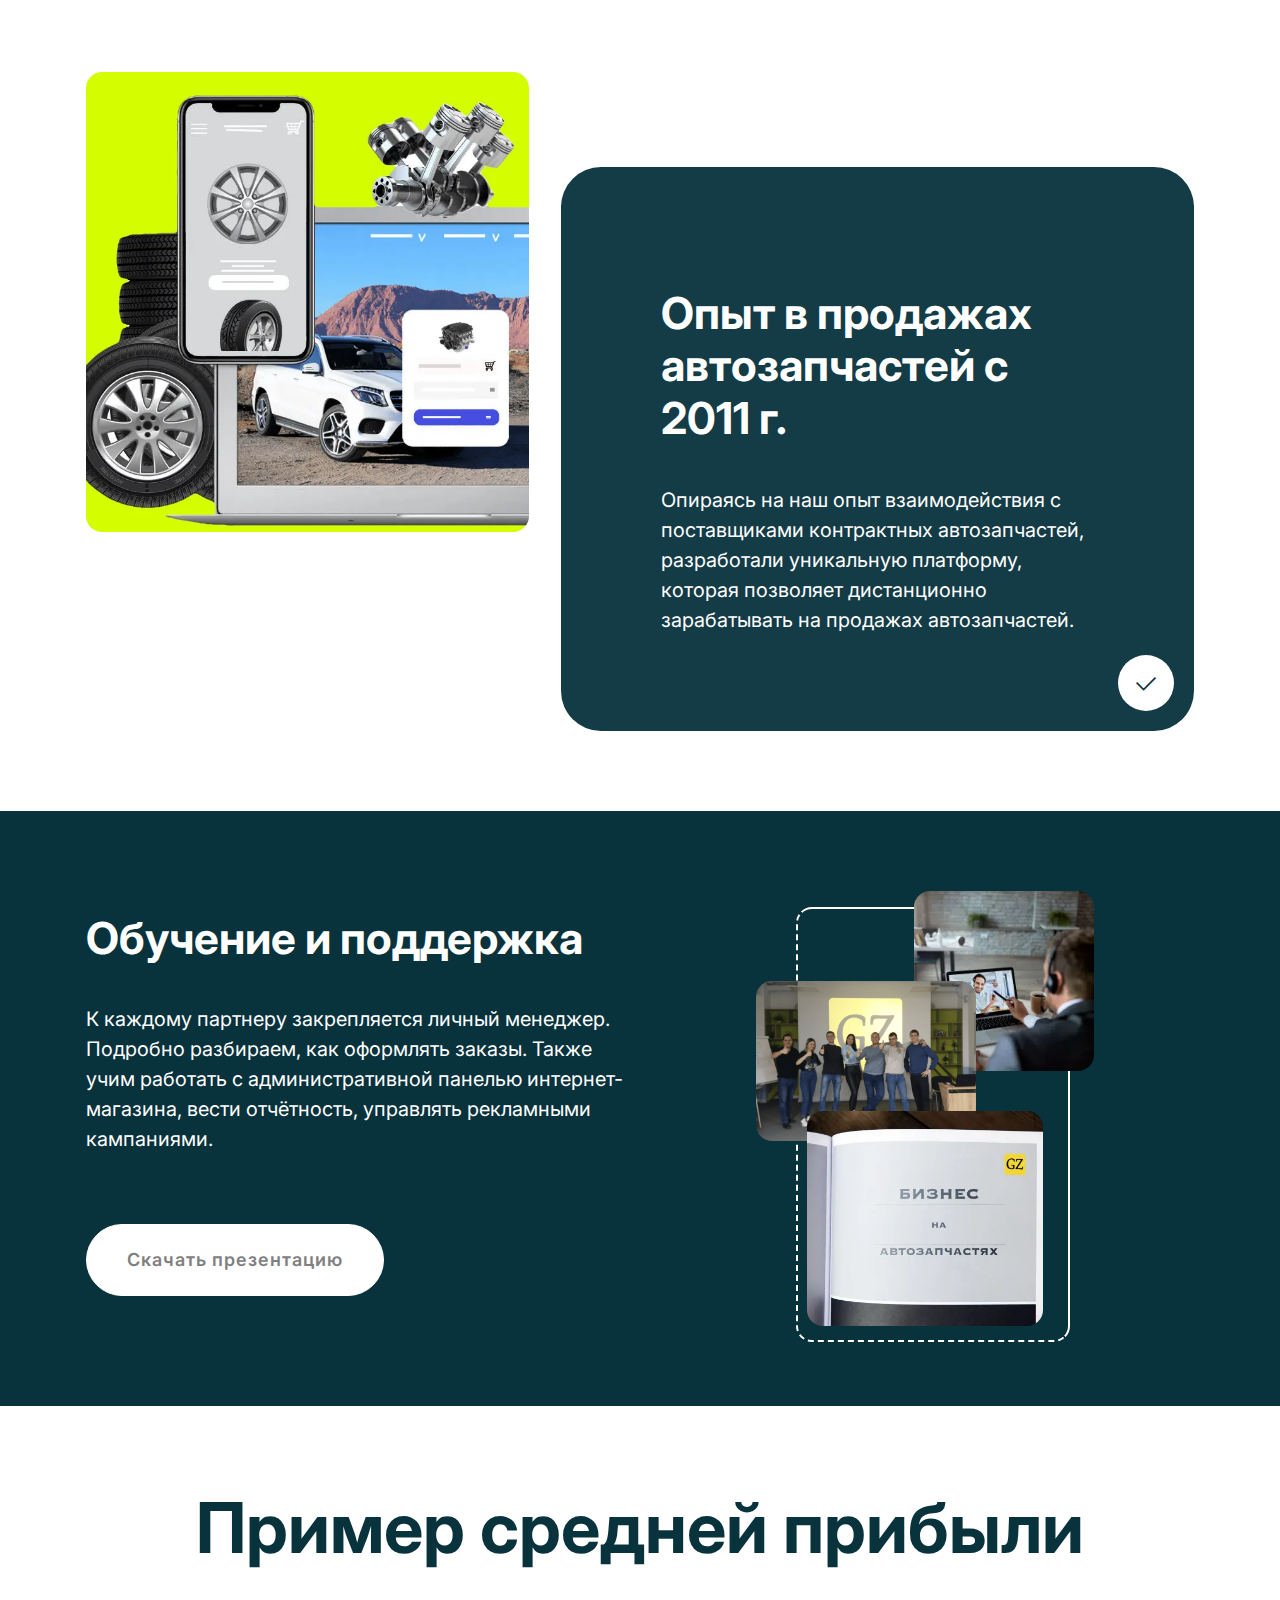
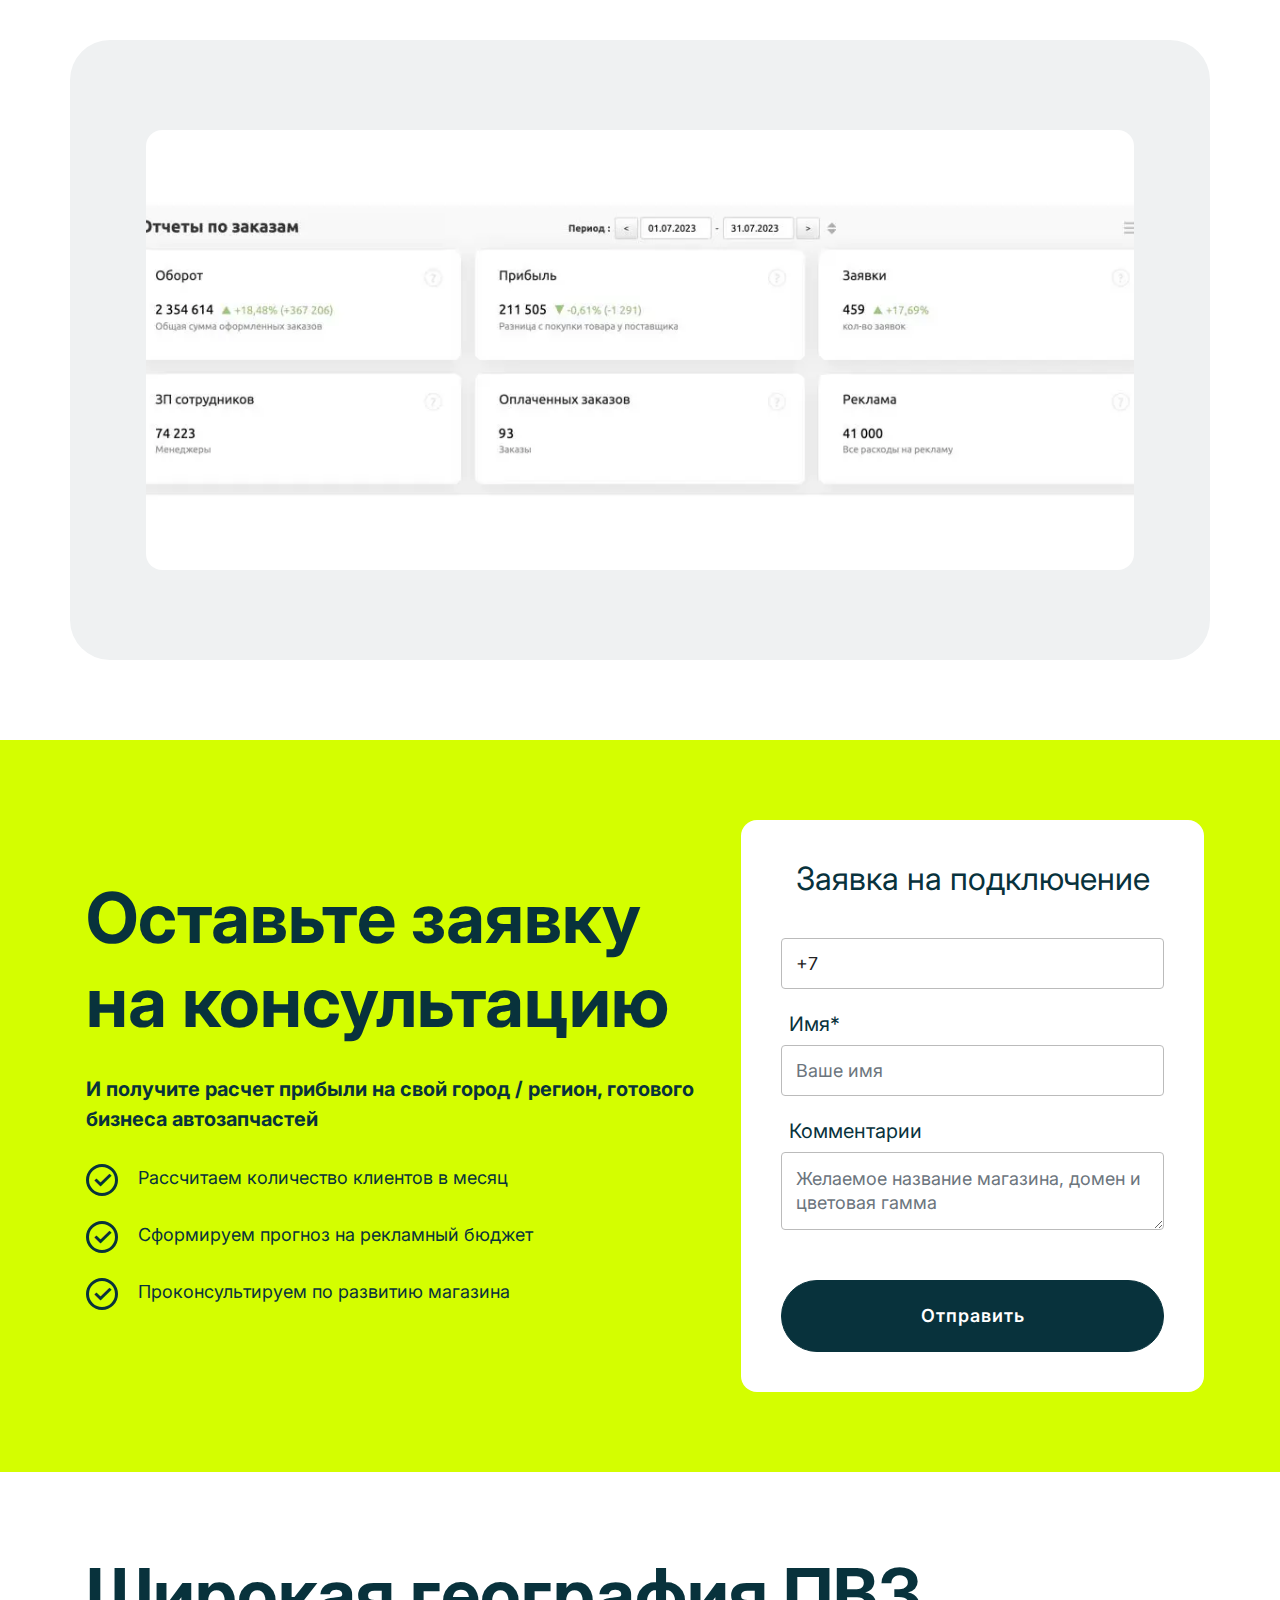
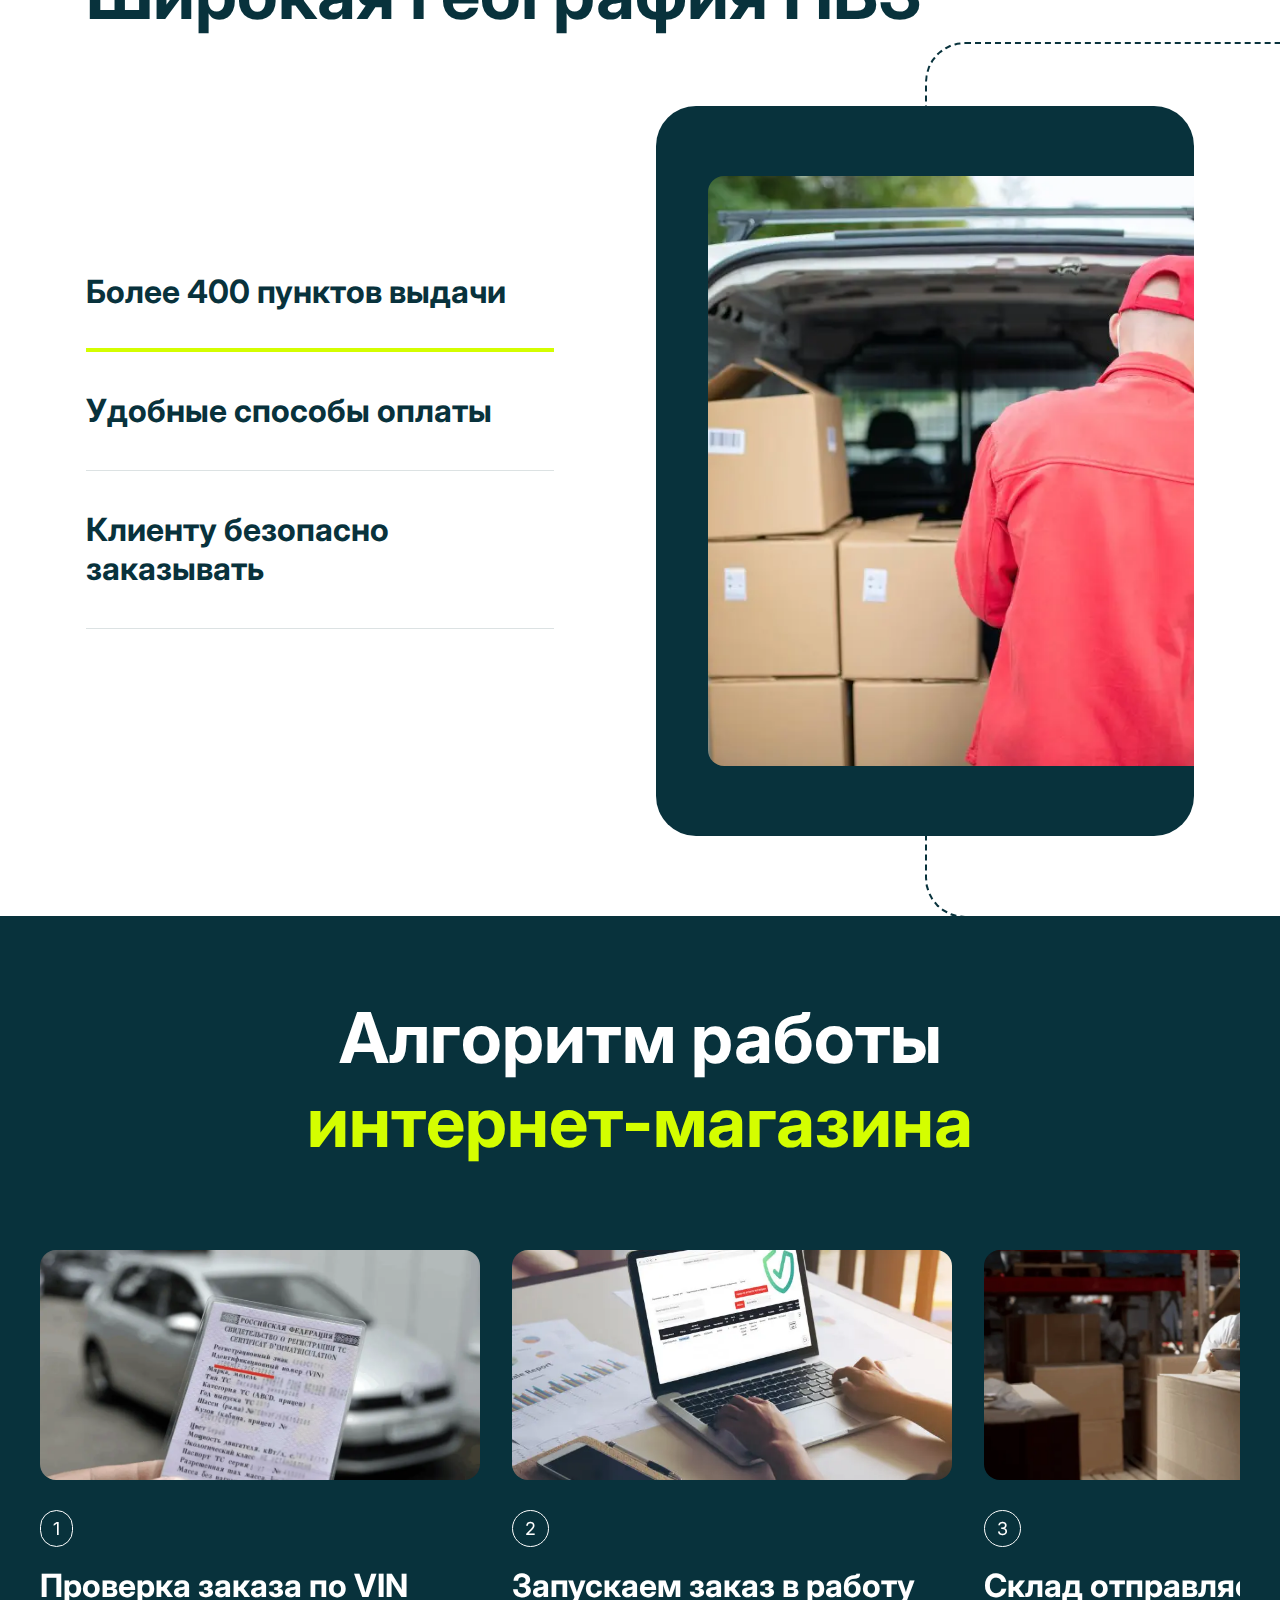
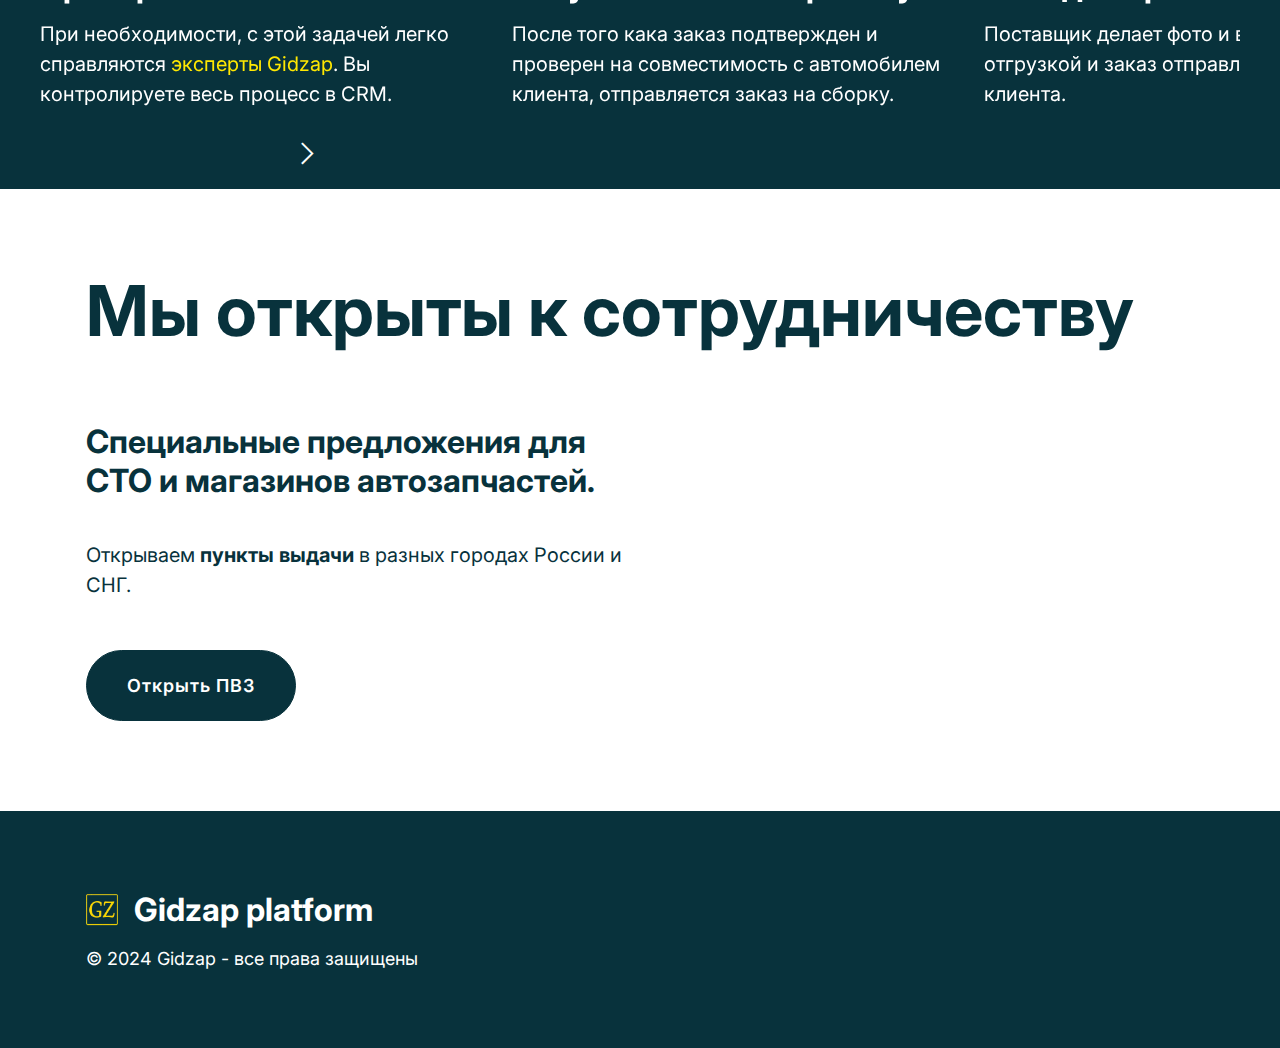
==== commit ee80ec87: "create github pages" ====
--- a/index.html
+++ b/index.html
@@ -1,5 +1,5 @@
 <!DOCTYPE html>
-<html  >
+<html  lang="ru">
 <head>
   <!-- Site made with Mobirise Website Builder v5.9.0, https://mobirise.com -->
   <meta charset="UTF-8">
@@ -28,6 +28,8 @@
   
   <meta name="keywords" content="бизнес автозапчпастей, интернет-магазн контрактных автозапчастей, готовый бизнес, заработать на продаже автозапчастей, онлайн магазин, надежные поставщики, бизнес по продаже автозапчастей, реклама магазина, интеграция с поставщиками, инеграция с авито, открыть собственный бизнес">
 
+<link rel="canonical" href="https://platforma.gidzap.ru/">
+
 <meta name="yandex-verification" content="33a821e61215a27b" />
 
 <!-- Yandex.Metrika counter -->
@@ -48,6 +50,8 @@
 <noscript><div><img src="https://mc.yandex.ru/watch/96365594" style="position:absolute; left:-9999px;" alt="" /></div></noscript>
 <!-- /Yandex.Metrika counter -->
 
+<meta name="google-site-verification" content="Vq6T0xJu7INQ3db4GgiJj5zu3Ab1K12uzQ6J73s9xK8" />
+
 </head>
 <body>
   
@@ -133,9 +137,9 @@
             <div class="col-12 col-lg-5">
                 <div class="image-wrapper">
                     <div class="image-wrap">
-                        <img class="main-image" src="assets/images/-2023-11-09-00.54.46-1434x1065.webp" alt="Склад запчастей">
-                    </div>
-                    <img class="sec-image" src="assets/images/999000-440x294.webp" alt="Бизнес Gidzap">
+                        <img class="main-image lazyload" src="[data-uri]" alt="Склад запчастей" loading="lazy" data-src="assets/images/-2023-11-09-00.54.46-1434x1065.webp">
+                    </div>
+                    <img class="sec-image lazyload" src="[data-uri]" alt="Бизнес Gidzap" loading="lazy" data-src="assets/images/999000-440x294.webp">
                 </div>
             </div>
         </div>
@@ -178,7 +182,7 @@
                             <strong>8 500<br><span>₽</span></strong>
                         </p>
                     </div>
-                    <p class="mbr-text mbr-fonts-style display-7">стоимость в месяц</p>
+                    <p class="mbr-text mbr-fonts-style display-7">Абонентская плата</p>
                 </div>
             </div>
         </div>
@@ -279,7 +283,7 @@
             <div class="col-12 col-lg-5">
                 <div class="image-wrapper">
                     <div class="line"></div>
-                    <img src="assets/images/cyber-monday-shopping-sales-1-360x540.webp" alt="marketing gidzap">
+                    <img src="[data-uri]" alt="marketing gidzap" loading="lazy" class="lazyload" data-src="assets/images/cyber-monday-shopping-sales-1-360x540.webp">
                 </div>
             </div>
             <div class="col-12 col-lg-7">
@@ -328,7 +332,7 @@
     <div class="container">
         <div class="row flex-row-reverse">
             <div class="col-12 col-lg-10 card">
-                <img class="image_1" src="assets/images/favicon-122x122-3-122x122.webp" alt="Группа компаний Gidzap">
+                <img class="image_1 lazyload" src="[data-uri]" alt="Группа компаний Gidzap" loading="lazy" data-src="assets/images/favicon-122x122-3-122x122.webp">
                 <div class="text-wrapper">
                     <p class="mbr-text mbr-fonts-style display-7">К 2024 году мы помогли открыть более 65 компаний по продаже автозапчастей в стране и за рубежом. Часть партнёров уже вышла на прибыль в 350 000 рублей в месяц.</p>
                     <div class="text-wrap">
@@ -458,7 +462,7 @@
                     <div class="container-wrapper"></div>
                 </div>
             </div>
-            <a href="https://bydvs.ru/" target="_blank"><img class="image_1" src="assets/images/-2023-11-07-22.53.22-360x234.webp" alt="Пример интернет-магазина бу автозапчастей"></a>
+            <a href="https://bydvs.ru/" target="_blank"><img class="image_1 lazyload" src="[data-uri]" alt="Пример интернет-магазина бу автозапчастей" loading="lazy" data-src="assets/images/-2023-11-07-22.53.22-360x234.webp"></a>
         </div>
     </div>
 </section>
@@ -474,7 +478,7 @@
         <div class="row">
             <div class="col-12 col-lg-5">
                 <div class="image-wrapper">
-                    <img src="assets/images/gidzap-platforma-778x730.webp" alt="Магазины Gidzap">
+                    <img src="[data-uri]" alt="Магазины Gidzap" loading="lazy" class="lazyload" data-src="assets/images/gidzap-platforma-778x730.webp">
                 </div>
             </div>
             <div class="col-12 col-lg-7">
@@ -511,9 +515,9 @@
             <div class="col-12 col-lg-6">
                 <div class="image-wrapper">
                     <div class="container-wrap"></div>
-                    <img class="image_1" src="assets/images/male-entrepreneur-using-laptop-while-having-online-meeting-and-talking-to-his-colleague-about-business-reports-focus-is-on-laptop-screen-2-360x240.webp" alt="Обучение по ZOOM">
-                    <img class="image_2" src="assets/images/-2023-11-19-22.54.35.webp" alt="Обучение Gidzap">
-                    <img class="image_3" src="assets/images/book-gidzap-599x400.webp" alt="Обучение">
+                    <img class="image_1 lazyload" src="[data-uri]" alt="Обучение по ZOOM" loading="lazy" data-src="assets/images/male-entrepreneur-using-laptop-while-having-online-meeting-and-talking-to-his-colleague-about-business-reports-focus-is-on-laptop-screen-2-360x240.webp">
+                    <img class="image_2 lazyload" src="[data-uri]" alt="Обучение Gidzap" loading="lazy" data-src="assets/images/-2023-11-19-22.54.35.webp">
+                    <img class="image_3 lazyload" src="[data-uri]" alt="Обучение" loading="lazy" data-src="assets/images/book-gidzap-599x400.webp">
                 </div>
             </div>
         </div>
@@ -552,7 +556,7 @@
         <div class="row">
             <div class="col-12">
                 <div class="image-wrapper">
-                    <img src="assets/images/primer2-2336x467.webp" alt="пример прибыли">
+                    <img src="[data-uri]" alt="пример прибыли" loading="lazy" class="lazyload" data-src="assets/images/primer2-2336x467.webp">
                 </div>
             </div>
         </div>
@@ -585,7 +589,7 @@
             </div>
             <div class="col-12 col-lg-5 mx-auto mbr-form" data-form-type="formoid">
 <!--Formbuilder Form-->
-<form action="https://mobirise.eu/" method="POST" class="mbr-form form-with-styler" data-form-title="Form Name"><input type="hidden" name="email" data-form-email="true" value="D+o1MBFiWwit+nx1Il+/O7osyXrEAiXhbSvgzkMAQ/u6kwH0BYBWvMlENlDnko/6O3VcmXg1irFyomHmMl2GpRfTBfXTcPbRkU8N3JIeswAPDGBLMra88Qkge+dKUKoU.T/FjMJy9avGc2leWmSN+jZygfCeLlpO594ZP6tm4oQn4VYu/BRUWd+s0lNYfGIGDmEXRLpYKflcp46NiL/pkSKFWvJ8RYnHPtWKJ0w//QuUd+87ozeXiTDIz1rphsSEN">
+<form action="https://mobirise.eu/" method="POST" class="mbr-form form-with-styler" data-form-title="Form Name"><input type="hidden" name="email" data-form-email="true" value="5330Qnl/9/ndRAp/J5p5Na4iHL17DbCUeI3cA48QsH5YKZfzrmxkpvRTHpADyISWvyN0/AmYW2pFnkIlufVAFZTc4cJ7dz7KOmARscPA/H6nVxvdjyDrhQd94mfmAM34.lptJ4cf0LGARLBoUM0YSBBVofDdNJW6Dhm+UXYUt0yfDoAv+0H9640GIVw/c+OM4Gp0vNtyxTQ6lL3WjorSQZgGolyUITegDovftySDC8t+5huV7ePeWX2tSyxrIrMAx">
 <div class="row">
 <div hidden="hidden" data-form-alert="" class="alert alert-success col-12">Спасибо за интерес к нашему продукту! В ближайшее время с Вами свяжемся.</div>
 <div hidden="hidden" data-form-alert-danger="" class="alert alert-danger col-12"> Oops...! some problem! </div>
@@ -647,17 +651,17 @@
                 <div class="tab-content">
                     <div id="tab1" class="tab-pane in active" role="tabpanel">
                         <div class="image-wrapper">
-                            <img src="assets/images/image4.webp" alt="ПВЗ Гидзап">
+                            <img src="[data-uri]" alt="ПВЗ Гидзап" loading="lazy" class="lazyload" data-src="assets/images/image4.webp">
                         </div>
                     </div>
                     <div id="tab2" class="tab-pane" role="tabpanel">
                         <div class="image-wrapper">
-                            <img src="assets/images/image12.webp" alt="Mobirise">
+                            <img src="[data-uri]" alt="Mobirise" loading="lazy" class="lazyload" data-src="assets/images/image12.webp">
                         </div>
                     </div>
                     <div id="tab3" class="tab-pane" role="tabpanel">
                         <div class="image-wrapper">
-                            <img src="assets/images/image5.webp" alt="Mobirise">
+                            <img src="[data-uri]" alt="Mobirise" loading="lazy" class="lazyload" data-src="assets/images/image5.webp">
                         </div>
                     </div>
                     
@@ -714,7 +718,7 @@
                                 <div class="card-wrap">
                                     <div class="item-wrapper position-relative">
                                         <div class="image-wrap">
-                                            <img src="assets/images/-2023-11-10-12.30.48-1000x556.webp" alt="Mobirise Website Builder" data-slide-to="0" data-bs-slide-to="0">
+                                            <img src="[data-uri]" alt="Mobirise Website Builder" data-slide-to="0" data-bs-slide-to="0" loading="lazy" class="lazyload" data-src="assets/images/-2023-11-10-12.30.48-1000x556.webp">
                                         </div>
                                     </div>
                                     <div class="content-wrap">
@@ -732,7 +736,7 @@
                                 <div class="card-wrap">
                                     <div class="item-wrapper position-relative">
                                         <div class="image-wrap">
-                                            <img src="assets/images/-gidzap-700x467.webp" alt="Проверка заказа Gidzap" data-slide-to="1" data-bs-slide-to="1">
+                                            <img src="[data-uri]" alt="Проверка заказа Gidzap" data-slide-to="1" data-bs-slide-to="1" loading="lazy" class="lazyload" data-src="assets/images/-gidzap-700x467.webp">
                                         </div>
                                     </div>
                                     <div class="content-wrap">
@@ -751,7 +755,7 @@
                                 <div class="card-wrap">
                                     <div class="item-wrapper position-relative">
                                         <div class="image-wrap">
-                                            <img src="assets/images/-2023-11-10-12.43.46-1000x665.webp" alt="Склад Gidzap" data-slide-to="2" data-bs-slide-to="2">
+                                            <img src="[data-uri]" alt="Склад Gidzap" data-slide-to="2" data-bs-slide-to="2" loading="lazy" class="lazyload" data-src="assets/images/-2023-11-10-12.43.46-1000x665.webp">
                                         </div>
                                     </div>
                                     <div class="content-wrap">
@@ -768,7 +772,7 @@
                                 <div class="card-wrap">
                                     <div class="item-wrapper position-relative">
                                         <div class="image-wrap">
-                                            <img src="assets/images/close-up-delivery-man-with-boxes-1-1000x750.webp" alt="Выдача заказа Gidzap" data-slide-to="3" data-bs-slide-to="3">
+                                            <img src="[data-uri]" alt="Выдача заказа Gidzap" data-slide-to="3" data-bs-slide-to="3" loading="lazy" class="lazyload" data-src="assets/images/close-up-delivery-man-with-boxes-1-1000x750.webp">
                                         </div>
                                     </div>
                                     <div class="content-wrap">
@@ -788,7 +792,7 @@
                                 <div class="card-wrap">
                                     <div class="item-wrapper position-relative">
                                         <div class="image-wrap">
-                                            <img src="assets/images/-2023-11-10-14.02.52-1-700x465.webp" alt="Отзывы о работе магазина автозапчастей" data-slide-to="5" data-bs-slide-to="5">
+                                            <img src="[data-uri]" alt="Отзывы о работе магазина автозапчастей" data-slide-to="5" data-bs-slide-to="5" loading="lazy" class="lazyload" data-src="assets/images/-2023-11-10-14.02.52-1-700x465.webp">
                                         </div>
                                     </div>
                                     <div class="content-wrap">
@@ -843,7 +847,7 @@
             </div>
             <div class="col-12 col-lg-6">
                 <div class="video-block">
-                    <div class="video-wrapper"><iframe class="mbr-embedded-video" src="https://www.youtube.com/embed/PhH93lYKZaU?rel=0&amp;amp;mute=1&amp;showinfo=0&amp;autoplay=1&amp;loop=1&amp;playlist=PhH93lYKZaU" width="1280" height="720" frameborder="0" allowfullscreen></iframe></div>
+                    <div class="video-wrapper"><iframe class="mbr-embedded-video" src="https://www.youtube.com/embed/PhH93lYKZaU?rel=0&amp;amp;mute=1&amp;showinfo=0&amp;autoplay=1&amp;loop=1&amp;playlist=PhH93lYKZaU" width="1280" height="720" frameborder="0" allowfullscreen=""></iframe></div>
                 </div>
             </div>
         </div>
@@ -863,7 +867,7 @@
                 <div class="content-wrapper">
                     <div class="title-wrapper">
                         <div class="title-wrap">
-                            <img src="assets/images/logo33696-50x50.webp" alt="Mobirise">
+                            <img src="[data-uri]" alt="Mobirise" loading="lazy" class="lazyload" data-src="assets/images/logo33696-50x50.webp">
                             <h2 class="mbr-section-title mbr-fonts-style display-5"><strong>Gidzap platform</strong></h2>
                         </div>
                     </div>
@@ -911,7 +915,7 @@
 
                             <div class="form-wrapper" data-form-type="formoid">
 <!--Formbuilder Form-->
-<form action="https://mobirise.eu/" method="POST" class="mbr-form form-with-styler" data-form-title="Mobirise Form"><input type="hidden" name="email" data-form-email="true" value="HQ+01n0sjvktwjC6i3+Gh5gBigEO4KjO7MIx6DHZnbB77+Zi8zdHAzr46vYfM9cyC7LKLW4zyK5FNky9awMUi4ru1tF5ft/lv0lv1t3yrv+QrWBFpMqI5NhZdOU0yMIv.F8xaDPALeE7uSkYp+4ef8zMGuPFPbR5h9vdtp6Fc4ECgY9YBDGZ/60pvjBuZmLU3S/4BS/PMgZusF+P8s+sqrrkojZe9Z357EkiCyZW5gTfK3OqsXR+8Ice7X9ndl+WO">
+<form action="https://mobirise.eu/" method="POST" class="mbr-form form-with-styler" data-form-title="Mobirise Form"><input type="hidden" name="email" data-form-email="true" value="u2NFL33zh1YXiXWi7ScYuF6ofBXazc2WuPYuk1jt9DKtDAo6DFIYmbb+1rfHCceUZ//AQZBazZrZhVfxH/gimLWcLbU31nlgD2lCIbW+NJnxX9pWNX49ho3a+vYwU0NJ.sZJJKwGgIZqz55ooXVAzRR/EsFPLPSE0vlzWMXAL0qyt8AUCkLMyLEZga0cF4OD1ICtuSP1MP378jIrWqPiy1AapMWBYXpihprrKO8A90Ph6KJ5pnDhuU9I2dKXiMrrg">
 <div class="">
 <div hidden="hidden" data-form-alert="" class="alert alert-success col-12">Спасибо! В ближайшее время с Вами свяжемся.</div>
 <div hidden="hidden" data-form-alert-danger="" class="alert alert-danger col-12"> </div>
@@ -959,7 +963,7 @@
                             
 
                             <div class="form-wrapper" data-form-type="formoid">
-                                <form action="https://mobirise.eu/" method="POST" class="mbr-form form-with-styler" data-form-title="Mobirise Form"><input type="hidden" name="email" data-form-email="true" value="2d8oINUdZZvPIEHx3SpbxIXMdX/vlphH2Ep8YkX9CnzfQFwwGyccFIoAN84uX//QdjY9vhYqEIo3Fj+DAh6M7X8hZuc2lT6TT2rZnGje87WGKmXqvjd3PLvFDYz1fvrA.yOlUvx0J0ugyH1ErIF94nb0aElOVO5cYXF2c6qYb/tp+B/MNVOyeFuR5IceQKf425Cjfcih1DTq4/gkRfLNSDX73RVCE9FvPMemZS390Bes/zV0Bsh5M78JucEZHSNYg">
+                                <form action="https://mobirise.eu/" method="POST" class="mbr-form form-with-styler" data-form-title="Mobirise Form"><input type="hidden" name="email" data-form-email="true" value="ya0Uz7EBN5vVMMDjIklxczuZfRBhA8nMDRE9eiV8Qeb9wuRJj1ogQort+XaDnSj8abEQCDWt+4rqEy/SfmBs0ATX/f4zrDiflqg8RF+/LEPjUZxshAWN+os3mSQMFLGi.V1fjcLx86Pzu3SJUY0TPZKfc3nJPsyviVtJtH2pK2SOrowTcRnJuGqx4clfhUdldhYlf5c1q9Ilq3Gj/FRpw70Z1FrLRyg+nVk3JYxNBI/Z0R5ngt4bMtDoDPGu+rCS7">
                                     <div class="container">
                                         <div class="row">
                                             <div hidden="hidden" data-form-alert="" class="alert alert-success col-12">Спасибо! В ближайшее время отправим инструкцию на ваш номер телефона.</div>
@@ -1007,7 +1011,7 @@
 
                         <div>
                             <div class="card-img mbr-figure">
-                                <img src="assets/images/social-integration-of-working-team-1-808x539.webp" alt="Экперты gidzap">
+                                <img src="[data-uri]" alt="Экперты gidzap" loading="lazy" class="lazyload" data-src="assets/images/social-integration-of-working-team-1-808x539.webp">
                             </div>
                             
 
@@ -1047,7 +1051,7 @@
 
                             <div class="form-wrapper" data-form-type="formoid">
 <!--Formbuilder Form-->
-<form action="https://mobirise.eu/" method="POST" class="mbr-form form-with-styler" data-form-title="Mobirise Form"><input type="hidden" name="email" data-form-email="true" value="JcRRTqZXlAucj6vtNNoVjmUyHpHdzHRoXmvftIJpo1xbFnOXJwQwQVsC3QXUcSC4OwleqQDJSLoEEznjZsjZH1ge9Aap7A0h7OKu5iu3Tfg0wIgPaNVcotBhnaPe4FCK.deagp2u42fZWh1CIvkPkCaCZoAubEVJqXwaseYuZ0iAkfsaHiLMACUuD/M7lp9h3+7aAP3Hej2U2ODWhQTTZZXQbEYePVw0Z3vj5rksvjAogG5oTg0kD2OR2MJ72dhCq">
+<form action="https://mobirise.eu/" method="POST" class="mbr-form form-with-styler" data-form-title="Mobirise Form"><input type="hidden" name="email" data-form-email="true" value="qhACC+nb7OIWp321ayOEK4DudXssbqRjnPysfHrNpWQY/Vp+hgwu98MaEESs55t5scivModAqLRLEfwp7sCXdZUZgAfwrv9/Ac9ZBr0hoV17++RftN9GMXhsR9mxYTSR.otf1eJ9Kv4Fz/L1/0nVc5pQmXn8touzoYBiUxoPy7jJ34vsR0V0VIp51W+uKGy5ln2L1dgwCIL/GmwRElLQmirOy8pUKwB98uDF+W4ZCgs5bhBee4r20+L854xQyfmrg">
 <div class="">
 <div hidden="hidden" data-form-alert="" class="alert alert-success col-12">Спасибо! В ближайшее время с Вами свяжемся.</div>
 <div hidden="hidden" data-form-alert-danger="" class="alert alert-danger col-12"> </div>
@@ -1090,5 +1094,6 @@
   
   
 
+<script>"use strict";if("loading"in HTMLImageElement.prototype){document.querySelectorAll('img[loading="lazy"]').forEach(e=>{e.src=e.dataset.src;if(e.getAttribute("style")){e.setAttribute("data-temp-style",e.getAttribute("style"))};if(e.getAttribute("data-aspectratio")){e.style.paddingTop=100*e.getAttribute("data-aspectratio")+"%";e.style.height=0;}e.onload=function(){if(e.getAttribute("data-temp-style")){e.setAttribute("style", e.getAttribute("data-temp-style"))}else{e.removeAttribute("style")};e.removeAttribute("data-temp-style")}})}else{const e=document.createElement("script");e.src="https://cdnjs.cloudflare.com/ajax/libs/lazysizes/5.1.2/lazysizes.min.js";document.body.appendChild(e)}</script>
 </body>
 </html>--- a/assets/mobirise/css/mbr-additional.css
+++ b/assets/mobirise/css/mbr-additional.css
@@ -4348,810 +4348,3 @@
 .cid-tVc8mJ9TIm .mbr-section-btn .btn {
   margin: 0;
 }
-.cid-u4mBtk9Z4C .navbar-dropdown {
-  background-color: #d4fe00 !important;
-  padding: 0;
-}
-.cid-u4mBtk9Z4C .navbar.navbar-expand-lg .dropdown .dropdown-menu {
-  background-color: #d4fe00 !important;
-  background: #d4fe00;
-}
-.cid-u4mBtk9Z4C .navbar.navbar-expand-lg .dropdown .dropdown-menu .dropdown-submenu {
-  margin: 0;
-  left: 100%;
-}
-@media (max-width: 991px) {
-  .cid-u4mBtk9Z4C .menu_box .navbar.opened,
-  .cid-u4mBtk9Z4C .menu_box .navbar-collapse {
-    background-color: #d4fe00 !important;
-    transition: all 0s ease 0s;
-  }
-}
-.cid-u4mBtk9Z4C .navbar-dropdown {
-  position: relative !important;
-}
-.cid-u4mBtk9Z4C .icons-menu-main {
-  display: none;
-}
-@media (max-width: 991px) {
-  .cid-u4mBtk9Z4C .icons-menu-main {
-    max-width: 100%;
-    margin: 1rem 0 1rem 1rem;
-    display: flex;
-  }
-}
-.cid-u4mBtk9Z4C .mbr-section-btn-main {
-  display: none;
-}
-@media (max-width: 991px) {
-  .cid-u4mBtk9Z4C .mbr-section-btn-main {
-    margin-top: 1rem;
-    display: block;
-  }
-}
-.cid-u4mBtk9Z4C .btn {
-  min-height: auto;
-  box-shadow: none;
-  margin-top: 0;
-}
-.cid-u4mBtk9Z4C .btn:hover {
-  box-shadow: none;
-}
-@media (min-width: 992px) {
-  .cid-u4mBtk9Z4C .offcanvas {
-    padding: 12rem 64px 0;
-    width: 50%;
-    background-color: #08323c;
-  }
-  .cid-u4mBtk9Z4C .offcanvas_image img {
-    width: auto;
-    object-fit: cover;
-    display: inline-block;
-  }
-  .cid-u4mBtk9Z4C .offcanvas-header {
-    position: relative;
-    padding: 0;
-  }
-  .cid-u4mBtk9Z4C .offcanvas-header .btn-close {
-    position: absolute;
-    top: -70px;
-    right: 0;
-    width: 35px;
-    height: 30px;
-  }
-  .cid-u4mBtk9Z4C .offcanvas-body {
-    text-align: center;
-    padding: 0;
-  }
-  .cid-u4mBtk9Z4C .offcanvas-body .mbr-text,
-  .cid-u4mBtk9Z4C .offcanvas-body .mbr-section-subtitle {
-    margin-bottom: 32px;
-  }
-  .cid-u4mBtk9Z4C .offcanvas-body .offcanvas_contact {
-    margin: 0;
-  }
-  .cid-u4mBtk9Z4C .offcanvas_box button.btn_offcanvas {
-    outline: none;
-    width: 40px;
-    height: 40px;
-    cursor: pointer;
-    transition: all 0.2s;
-    position: relative;
-    align-self: center;
-  }
-  .cid-u4mBtk9Z4C .offcanvas_box button.btn_offcanvas .hamburger span {
-    position: absolute;
-    right: 0;
-    width: 40px;
-    height: 2px;
-    border-right: 5px;
-    background-color: #08323c;
-  }
-  .cid-u4mBtk9Z4C .offcanvas_box button.btn_offcanvas .hamburger span:nth-child(1) {
-    top: 18px;
-    transition: all 0.2s;
-  }
-  .cid-u4mBtk9Z4C .offcanvas_box button.btn_offcanvas .hamburger span:nth-child(2) {
-    top: 25px;
-    transition: all 0.2s;
-  }
-  .cid-u4mBtk9Z4C .offcanvas_box button.btn_offcanvas:hover .hamburger span {
-    width: 36px;
-  }
-  .cid-u4mBtk9Z4C .offcanvas_box button.btn_offcanvas:hover .hamburger span:nth-child(2) {
-    width: 33px;
-    transition-delay: 0.2s;
-  }
-  .cid-u4mBtk9Z4C ul.navbar-nav {
-    padding-bottom: 1.5rem;
-  }
-  .cid-u4mBtk9Z4C .dropdown-menu .dropdown-toggle[data-toggle="dropdown-submenu"]::after,
-  .cid-u4mBtk9Z4C .link.dropdown-toggle::after {
-    display: inline-block;
-    width: 7px;
-    height: 7px;
-    margin-left: .5rem;
-    margin-bottom: 2px;
-    content: "";
-    border: 2px solid;
-    border-left: none;
-    border-top: none;
-    transform: rotate(-45deg);
-  }
-  .cid-u4mBtk9Z4C .link.dropdown-toggle::after {
-    padding: 0 !important;
-    transform: rotate(45deg);
-  }
-  .cid-u4mBtk9Z4C li.nav-item {
-    position: relative;
-    display: inline-block;
-    padding: 1px 7px !important;
-    vertical-align: middle;
-    line-height: 2em !important;
-    font-weight: 600 !important;
-    text-decoration: none;
-    letter-spacing: 0 !important;
-    z-index: 1;
-  }
-  .cid-u4mBtk9Z4C .lg_brand {
-    margin: 0 1rem;
-  }
-}
-.cid-u4mBtk9Z4C .nav-item {
-  margin: 4px 15px;
-}
-@media (min-width: 1200px) {
-  .cid-u4mBtk9Z4C .nav-item {
-    margin: 4px 20px;
-  }
-}
-@media (max-width: 991px) {
-  .cid-u4mBtk9Z4C .nav-item {
-    margin: 0 !important;
-  }
-}
-.cid-u4mBtk9Z4C .nav-item .nav-link {
-  transition: all 0.3s ease-out;
-}
-.cid-u4mBtk9Z4C .nav-item .nav-link:hover {
-  opacity: .5;
-}
-.cid-u4mBtk9Z4C .dropdown-menu {
-  border-radius: 0;
-  box-shadow: none;
-  text-align: left;
-}
-@media (min-width: 992px) {
-  .cid-u4mBtk9Z4C .dropdown-menu {
-    padding: 18px 34px 22px;
-    min-width: 250px;
-    top: auto !important;
-    left: -40px !important;
-  }
-  .cid-u4mBtk9Z4C .dropdown-menu.dropdown-submenu {
-    left: 215px !important;
-    top: -45% !important;
-  }
-}
-@media (max-width: 991px) {
-  .cid-u4mBtk9Z4C .dropdown-menu .dropdown-toggle[data-toggle="dropdown-submenu"]::after,
-  .cid-u4mBtk9Z4C .link.dropdown-toggle::after {
-    display: inline-block;
-    width: 7px;
-    height: 7px;
-    margin-left: .5rem;
-    margin-bottom: 2px;
-    content: "";
-    border: 2px solid;
-    border-left: none;
-    border-top: none;
-    transform: rotate(-45deg);
-    right: 15px;
-    position: absolute;
-    margin-top: -2px;
-  }
-  .cid-u4mBtk9Z4C .show.dropdown-toggle[aria-expanded="true"]::after {
-    transform: rotate(45deg);
-    margin-top: -4px;
-  }
-  .cid-u4mBtk9Z4C .offcanvas_box {
-    display: none;
-  }
-}
-.cid-u4mBtk9Z4C .dropdown-item {
-  border: none;
-  font-weight: 300 !important;
-}
-.cid-u4mBtk9Z4C .nav-dropdown .link {
-  font-weight: 600 !important;
-  padding: 0 !important;
-  margin: 0 !important;
-}
-.cid-u4mBtk9Z4C .nav-dropdown .link.dropdown-toggle::after {
-  margin-left: 0.5rem;
-  margin-top: 0;
-}
-.cid-u4mBtk9Z4C .container {
-  display: flex;
-  margin: auto;
-}
-.cid-u4mBtk9Z4C .iconfont-wrapper {
-  color: #ffffff;
-  font-size: 17px;
-  margin-right: 10px;
-  margin-bottom: 5px;
-  width: 25px;
-  height: 25px;
-  border-radius: 50%;
-  display: flex;
-  justify-content: center;
-  align-items: center;
-  transition: all 0.2s ease-in-out;
-}
-.cid-u4mBtk9Z4C .iconfont-wrapper:last-child {
-  margin-right: 0;
-}
-.cid-u4mBtk9Z4C .iconfont-wrapper:hover {
-  opacity: .5;
-}
-.cid-u4mBtk9Z4C .navbar-nav {
-  margin: 0 1rem;
-}
-@media (min-width: 992px) {
-  .cid-u4mBtk9Z4C .navbar-nav {
-    margin: 0;
-  }
-}
-.cid-u4mBtk9Z4C .dropdown-menu,
-.cid-u4mBtk9Z4C .navbar.opened {
-  background-color: false !important;
-}
-.cid-u4mBtk9Z4C .nav-item:focus,
-.cid-u4mBtk9Z4C .nav-link:focus {
-  outline: none;
-}
-.cid-u4mBtk9Z4C .dropdown .dropdown-menu .dropdown-item {
-  width: auto;
-  transition: all 0.25s ease-in-out;
-}
-.cid-u4mBtk9Z4C .dropdown .dropdown-menu .dropdown-item::after {
-  right: 0.5rem;
-}
-.cid-u4mBtk9Z4C .dropdown .dropdown-menu .dropdown-item .mbr-iconfont {
-  margin-right: 0.5rem;
-  vertical-align: sub;
-}
-.cid-u4mBtk9Z4C .dropdown .dropdown-menu .dropdown-item .mbr-iconfont:before {
-  display: inline-block;
-  transform: scale(1, 1);
-  transition: all 0.25s ease-in-out;
-}
-.cid-u4mBtk9Z4C .collapsed .dropdown-menu .dropdown-item:before {
-  display: none;
-}
-.cid-u4mBtk9Z4C .collapsed .dropdown .dropdown-menu .dropdown-item {
-  padding: 0.235em 1.5em 0.235em 1.5em !important;
-  transition: none;
-  margin: 0 !important;
-}
-.cid-u4mBtk9Z4C .navbar {
-  min-height: 70px;
-  padding: 20px 0;
-  transition: all 0.3s;
-  border-bottom-width: 0;
-}
-@media (max-width: 992px) {
-  .cid-u4mBtk9Z4C .navbar {
-    min-height: 30px;
-    max-height: none;
-  }
-}
-.cid-u4mBtk9Z4C .navbar.opened {
-  transition: all 0.3s;
-}
-.cid-u4mBtk9Z4C .navbar .dropdown-item {
-  padding: 0;
-  margin: 8px 0;
-}
-.cid-u4mBtk9Z4C .navbar .navbar-logo img {
-  max-width: 50px;
-  max-height: 50px;
-  object-fit: contain;
-}
-.cid-u4mBtk9Z4C .navbar .navbar-collapse {
-  justify-content: space-between;
-  z-index: 1;
-}
-.cid-u4mBtk9Z4C .navbar.collapsed {
-  justify-content: center;
-}
-.cid-u4mBtk9Z4C .navbar.collapsed .nav-item .nav-link::before {
-  display: none;
-}
-.cid-u4mBtk9Z4C .navbar.collapsed.opened .dropdown-menu {
-  top: 0;
-}
-.cid-u4mBtk9Z4C .navbar.collapsed .dropdown-menu .dropdown-submenu {
-  left: 0 !important;
-}
-.cid-u4mBtk9Z4C .navbar.collapsed .dropdown-menu .dropdown-item:after {
-  right: auto;
-}
-.cid-u4mBtk9Z4C .navbar.collapsed ul.navbar-nav li {
-  margin: auto;
-}
-.cid-u4mBtk9Z4C .navbar.collapsed .dropdown-menu .dropdown-item {
-  padding: 0.25rem 1.5rem;
-  text-align: left;
-}
-.cid-u4mBtk9Z4C .navbar.collapsed .icons-menu {
-  padding: 0;
-}
-@media (max-width: 991px) {
-  .cid-u4mBtk9Z4C .navbar .nav-item {
-    padding: .5rem 0;
-  }
-  .cid-u4mBtk9Z4C .navbar .navbar-collapse {
-    padding: 34px 0;
-    border-radius: 25px;
-  }
-  .cid-u4mBtk9Z4C .navbar .nav-item .nav-link::before {
-    display: none;
-  }
-  .cid-u4mBtk9Z4C .navbar.opened .dropdown-menu {
-    top: 0;
-  }
-  .cid-u4mBtk9Z4C .navbar .dropdown-menu {
-    padding: 6px 0 6px 15px;
-  }
-  .cid-u4mBtk9Z4C .navbar .dropdown-menu .dropdown-submenu {
-    left: 0 !important;
-  }
-  .cid-u4mBtk9Z4C .navbar .dropdown-menu .dropdown-item:after {
-    right: auto;
-    margin-top: -0.4rem;
-  }
-  .cid-u4mBtk9Z4C .navbar .navbar-logo img {
-    height: 3rem !important;
-  }
-  .cid-u4mBtk9Z4C .navbar ul.navbar-nav {
-    overflow: hidden;
-  }
-  .cid-u4mBtk9Z4C .navbar ul.navbar-nav li {
-    margin: 0;
-  }
-  .cid-u4mBtk9Z4C .navbar .dropdown-menu .dropdown-item {
-    padding: 0 !important;
-    margin: 0;
-    margin-top: 8px;
-    text-align: left;
-  }
-  .cid-u4mBtk9Z4C .navbar .navbar-brand {
-    flex-shrink: initial;
-    flex-basis: auto;
-    word-break: break-word;
-    padding-right: 2rem;
-  }
-  .cid-u4mBtk9Z4C .navbar .navbar-toggler {
-    flex-basis: auto;
-  }
-  .cid-u4mBtk9Z4C .navbar .icons-menu {
-    padding: 0;
-  }
-}
-.cid-u4mBtk9Z4C .navbar.navbar-short {
-  min-height: 60px;
-}
-.cid-u4mBtk9Z4C .navbar.navbar-short .navbar-logo img {
-  height: 2.5rem !important;
-}
-.cid-u4mBtk9Z4C .navbar.navbar-short .navbar-brand {
-  min-height: 60px;
-  padding: 0;
-}
-.cid-u4mBtk9Z4C .navbar-brand {
-  min-height: 70px;
-  flex-shrink: 0;
-  align-items: center;
-  margin-right: 0;
-  padding: 10px 0;
-  transition: all 0.3s;
-  word-break: break-word;
-  z-index: 1;
-}
-.cid-u4mBtk9Z4C .navbar-brand .navbar-caption {
-  line-height: inherit !important;
-  font-weight: 600;
-}
-.cid-u4mBtk9Z4C .navbar-brand .navbar-logo a {
-  outline: none;
-}
-.cid-u4mBtk9Z4C .dropdown-item.active,
-.cid-u4mBtk9Z4C .dropdown-item:active {
-  background-color: transparent;
-}
-.cid-u4mBtk9Z4C .navbar-expand-lg .navbar-nav .nav-link {
-  padding: 0;
-}
-.cid-u4mBtk9Z4C .nav-dropdown .link.dropdown-toggle {
-  margin-right: 1.667em;
-}
-.cid-u4mBtk9Z4C .nav-dropdown .link.dropdown-toggle[aria-expanded="true"] {
-  margin-right: 0;
-  padding: 0.667em 1.667em;
-}
-.cid-u4mBtk9Z4C .navbar .dropdown.open > .dropdown-menu {
-  display: block;
-}
-.cid-u4mBtk9Z4C ul.navbar-nav {
-  flex-wrap: wrap;
-  padding: 0;
-}
-.cid-u4mBtk9Z4C .navbar-buttons {
-  text-align: center;
-  min-width: 170px;
-}
-.cid-u4mBtk9Z4C button.navbar-toggler {
-  outline: none;
-  width: 48px;
-  height: 48px;
-  border-radius: 50%;
-  cursor: pointer;
-  transition: all 0.2s;
-  position: relative;
-  align-self: center;
-  color: #d4fe00;
-  background: #ffffff;
-}
-.cid-u4mBtk9Z4C button.navbar-toggler .hamburger span {
-  position: absolute;
-  right: 10px;
-  margin-top: 14px;
-  width: 26px;
-  height: 2px;
-  border-right: 5px;
-  background-color: #08323c;
-}
-.cid-u4mBtk9Z4C button.navbar-toggler .hamburger span:nth-child(1) {
-  top: 0;
-  transition: all 0.2s;
-}
-.cid-u4mBtk9Z4C button.navbar-toggler .hamburger span:nth-child(2) {
-  top: 8px;
-  transition: all 0.15s;
-}
-.cid-u4mBtk9Z4C button.navbar-toggler .hamburger span:nth-child(3) {
-  top: 8px;
-  transition: all 0.15s;
-}
-.cid-u4mBtk9Z4C button.navbar-toggler .hamburger span:nth-child(4) {
-  top: 16px;
-  transition: all 0.2s;
-}
-.cid-u4mBtk9Z4C nav.opened .hamburger span:nth-child(1) {
-  top: 8px;
-  width: 0;
-  opacity: 0;
-  right: 50%;
-  transition: all 0.2s;
-}
-.cid-u4mBtk9Z4C nav.opened .hamburger span:nth-child(2) {
-  transform: rotate(45deg);
-  transition: all 0.25s;
-}
-.cid-u4mBtk9Z4C nav.opened .hamburger span:nth-child(3) {
-  transform: rotate(-45deg);
-  transition: all 0.25s;
-}
-.cid-u4mBtk9Z4C nav.opened .hamburger span:nth-child(4) {
-  top: 8px;
-  width: 0;
-  opacity: 0;
-  right: 50%;
-  transition: all 0.2s;
-}
-.cid-u4mBtk9Z4C a.nav-link {
-  display: flex;
-  align-items: center;
-  justify-content: flex-start;
-}
-.cid-u4mBtk9Z4C .icons-menu {
-  flex-wrap: nowrap;
-  display: flex;
-  padding: 0;
-  text-align: center;
-  margin-bottom: 35px;
-}
-@media screen and (-ms-high-contrast: active), (-ms-high-contrast: none) {
-  .cid-u4mBtk9Z4C .navbar {
-    height: 70px;
-  }
-  .cid-u4mBtk9Z4C .navbar.opened {
-    height: auto;
-  }
-  .cid-u4mBtk9Z4C .nav-item .nav-link:hover::before {
-    width: 175%;
-    max-width: calc(100% + 2rem);
-    left: -1rem;
-  }
-}
-.cid-u4mBtk9Z4C .navbar-dropdown .navbar-logo {
-  margin-right: 15px;
-}
-.cid-u4mBtk9Z4C .container-fluid {
-  padding-left: 20px;
-  padding-right: 20px;
-}
-@media (min-width: 992px) {
-  .cid-u4mBtk9Z4C .container-fluid {
-    padding-left: 72px;
-    padding-right: 72px;
-  }
-}
-.cid-u4mBtk9Z4C .mbr-section-btn-main {
-  padding-top: 5px;
-}
-.cid-u4mBtk9Z4C .mbr-section-btn-main .btn {
-  margin: 0 4px 4px 4px;
-}
-@media (max-width: 992px) {
-  .cid-u4mBtk9Z4C .mbr-section-btn-main .btn {
-    margin: 0 16px 4px;
-  }
-}
-@media (max-width: 1400px) {
-  .cid-u4mBtk9Z4C .mbr-section-btn-main .btn {
-    padding: 20px;
-    margin-bottom: 14px;
-  }
-}
-.cid-u4mBtk9Z4C .navbar-caption:hover {
-  opacity: .5;
-}
-@media (min-width: 992px) {
-  .cid-u4mBtk9Z4C .dropdown-menu.dropdown-submenu {
-    left: 175px !important;
-    top: -45% !important;
-  }
-}
-.cid-u4mBtk9Z4C .text_widget {
-  margin-bottom: 32px;
-}
-.cid-u4mBtk9Z4C .text_widget a {
-  transition: all 0.3s ease-out;
-}
-.cid-u4mBtk9Z4C .text_widget a:hover {
-  color: #ffe802 !important;
-}
-.cid-u4mBtk9Z4C .mbr-section-subtitle {
-  color: #ffffff;
-  text-align: left;
-}
-.cid-u4mBtk9Z4C .navbar-caption {
-  color: #08323C;
-}
-.cid-u4mBtk9Z4C .mbr-text {
-  color: #ffffff;
-  text-align: left;
-}
-.cid-u4mBtk9Z4C .mbr-section-subtitle,
-.cid-u4mBtk9Z4C .text_widget,
-.cid-u4mBtk9Z4C .mbr-section-btn {
-  text-align: left;
-}
-.cid-u4mBtk9Z4C a[class*="text-"]:not(.nav-link):not(.dropdown-item):not([role]):not(.navbar-caption):hover {
-  background-image: none;
-}
-.cid-u4mxXwzaNb {
-  padding-top: 5rem;
-  padding-bottom: 5rem;
-  background-color: #ffffff;
-  flex-direction: column;
-  justify-content: center;
-}
-.cid-u4mxXwzaNb .mbr-fallback-image.disabled {
-  display: none;
-}
-.cid-u4mxXwzaNb .mbr-fallback-image {
-  display: block;
-  background-size: cover;
-  background-position: center center;
-  width: 100%;
-  height: 100%;
-  position: absolute;
-  top: 0;
-}
-@media (max-width: 992px) {
-  .cid-u4mxXwzaNb .container {
-    padding: 0 16px;
-  }
-}
-.cid-u4mxXwzaNb .row {
-  justify-content: center;
-}
-.cid-u4mxXwzaNb .desc-wrapper .mbr-desc {
-  margin-bottom: 32px;
-}
-.cid-u4mxXwzaNb .content-wrapper .mbr-section-title {
-  margin-bottom: 40px;
-}
-.cid-u4mxXwzaNb .content-wrapper .mbr-text {
-  margin-bottom: 48px;
-}
-@media (max-width: 992px) {
-  .cid-u4mxXwzaNb .content-wrapper .mbr-text {
-    margin-bottom: 22px;
-  }
-}
-.cid-u4mxXwzaNb .content-wrapper .mbr-section-btn .btn {
-  width: 144px;
-  height: 144px;
-  border-radius: 100% !important;
-}
-.cid-u4mxXwzaNb .content-wrapper .mbr-section-btn .btn-primary:hover,
-.cid-u4mxXwzaNb .content-wrapper .mbr-section-btn .btn-secondary:hover,
-.cid-u4mxXwzaNb .content-wrapper .mbr-section-btn .btn-success:hover,
-.cid-u4mxXwzaNb .content-wrapper .mbr-section-btn .btn-info:hover,
-.cid-u4mxXwzaNb .content-wrapper .mbr-section-btn .btn-warning:hover,
-.cid-u4mxXwzaNb .content-wrapper .mbr-section-btn .btn-danger:hover,
-.cid-u4mxXwzaNb .content-wrapper .mbr-section-btn .btn-black:hover,
-.cid-u4mxXwzaNb .content-wrapper .mbr-section-btn .btn-white:hover,
-.cid-u4mxXwzaNb .content-wrapper .mbr-section-btn .btn-primary:focus,
-.cid-u4mxXwzaNb .content-wrapper .mbr-section-btn .btn-secondary:focus,
-.cid-u4mxXwzaNb .content-wrapper .mbr-section-btn .btn-success:focus,
-.cid-u4mxXwzaNb .content-wrapper .mbr-section-btn .btn-info:focus,
-.cid-u4mxXwzaNb .content-wrapper .mbr-section-btn .btn-warning:focus,
-.cid-u4mxXwzaNb .content-wrapper .mbr-section-btn .btn-danger:focus,
-.cid-u4mxXwzaNb .content-wrapper .mbr-section-btn .btn-black:focus,
-.cid-u4mxXwzaNb .content-wrapper .mbr-section-btn .btn-white:focus {
-  box-shadow: inset 0 -145px 0 0 #ffe802 !important;
-  color: #ffffff !important;
-  border-color: #ffe802 !important;
-}
-.cid-u4mxXwzaNb .content-wrapper .mbr-section-btn .btn-primary-outline:hover {
-  box-shadow: inset 0 -145px 0 0 #08323c !important;
-  color: #ffffff !important;
-}
-.cid-u4mxXwzaNb .content-wrapper .mbr-section-btn .btn-secondary-outline:hover {
-  box-shadow: inset 0 -145px 0 0 #ffe802 !important;
-  color: #ffffff !important;
-}
-.cid-u4mxXwzaNb .content-wrapper .mbr-section-btn .btn-success-outline:hover {
-  box-shadow: inset 0 -145px 0 0 #0a2a3e !important;
-  color: #ffffff !important;
-}
-.cid-u4mxXwzaNb .content-wrapper .mbr-section-btn .btn-info-outline:hover {
-  box-shadow: inset 0 -145px 0 0 #ffffff !important;
-  color: #ffe802 !important;
-  border-color: #ffffff !important;
-}
-.cid-u4mxXwzaNb .content-wrapper .mbr-section-btn .btn-warning-outline:hover {
-  box-shadow: inset 0 -145px 0 0 #ffd263 !important;
-  color: #ffffff !important;
-}
-.cid-u4mxXwzaNb .content-wrapper .mbr-section-btn .btn-danger-outline:hover {
-  box-shadow: inset 0 -145px 0 0 #fcb300 !important;
-  color: #ffffff !important;
-}
-.cid-u4mxXwzaNb .content-wrapper .mbr-section-btn .btn-black-outline:hover {
-  box-shadow: inset 0 -145px 0 0 #000000 !important;
-  color: #ffffff !important;
-}
-.cid-u4mxXwzaNb .content-wrapper .mbr-section-btn .btn-white-outline:hover {
-  box-shadow: inset 0 -145px 0 0 #ffffff !important;
-  color: #000000 !important;
-}
-.cid-u4mxXwzaNb .mbr-desc {
-  color: #706cff;
-}
-.cid-u4mxXwzaNb .mbr-section-title {
-  color: #000000;
-}
-.cid-u4mxXwzaNb .mbr-text {
-  color: #000000;
-}
-.cid-u4mxXwzaNb .mbr-section-btn {
-  text-align: center;
-}
-.cid-u4mBgOAQvr {
-  padding-top: 5rem;
-  padding-bottom: 2rem;
-  background-color: #08323c;
-}
-.cid-u4mBgOAQvr .mbr-fallback-image.disabled {
-  display: none;
-}
-.cid-u4mBgOAQvr .mbr-fallback-image {
-  display: block;
-  background-size: cover;
-  background-position: center center;
-  width: 100%;
-  height: 100%;
-  position: absolute;
-  top: 0;
-}
-@media (max-width: 992px) {
-  .cid-u4mBgOAQvr .container {
-    padding: 0 16px;
-  }
-}
-.cid-u4mBgOAQvr .card {
-  display: flex;
-  flex-direction: column;
-  justify-content: space-between;
-}
-@media (max-width: 992px) {
-  .cid-u4mBgOAQvr .card {
-    margin-bottom: 40px;
-  }
-}
-.cid-u4mBgOAQvr .card .content-wrapper .title-wrapper .title-wrap {
-  display: inline-flex;
-  align-items: center;
-  margin-bottom: 16px;
-}
-@media (max-width: 992px) {
-  .cid-u4mBgOAQvr .card .content-wrapper .title-wrapper .title-wrap {
-    margin-bottom: 40px;
-  }
-}
-.cid-u4mBgOAQvr .card .content-wrapper .title-wrapper .title-wrap img {
-  width: 32px;
-  height: 32px;
-  object-fit: contain;
-  margin-right: 1rem;
-}
-.cid-u4mBgOAQvr .card .content-wrapper .title-wrapper .title-wrap .mbr-section-title {
-  margin-bottom: 0;
-}
-.cid-u4mBgOAQvr .card .content-wrapper .copyright {
-  margin-bottom: 20px;
-}
-@media (max-width: 992px) {
-  .cid-u4mBgOAQvr .card .content-wrapper .copyright {
-    margin-bottom: 40px;
-  }
-}
-.cid-u4mBgOAQvr .card .social-wrapper .social-wrap {
-  display: inline-flex;
-  flex-wrap: wrap;
-}
-.cid-u4mBgOAQvr .card .social-wrapper .social-wrap .mbr-iconfont {
-  font-size: 20px;
-  margin-right: 48px;
-  color: #ffffff;
-}
-.cid-u4mBgOAQvr .list-wrapper .mbr-card-title {
-  margin-bottom: 16px;
-}
-.cid-u4mBgOAQvr .list-wrapper .list {
-  margin: 0;
-  padding: 0;
-  list-style-type: none;
-}
-.cid-u4mBgOAQvr .list-wrapper .list .item-wrap {
-  margin-bottom: 16px;
-}
-@media (max-width: 992px) {
-  .cid-u4mBgOAQvr .list-wrapper .list {
-    margin-bottom: 40px;
-  }
-}
-.cid-u4mBgOAQvr .mbr-section-title {
-  color: #ffffff;
-}
-.cid-u4mBgOAQvr .copyright {
-  color: #ffffff;
-  text-align: left;
-}
-.cid-u4mBgOAQvr .mbr-card-title {
-  color: #D4FE00;
-}
-.cid-u4mBgOAQvr .list {
-  color: #ffffff;
-}
-.cid-u4mBgOAQvr .mbr-section-title,
-.cid-u4mBgOAQvr .title-wrapper,
-.cid-u4mBgOAQvr .social-wrapper {
-  text-align: left;
-}
--- a/assets/mobirise/css/mbr-additional.css
+++ b/assets/mobirise/css/mbr-additional.css
@@ -4348,810 +4348,3 @@
 .cid-tVc8mJ9TIm .mbr-section-btn .btn {
   margin: 0;
 }
-.cid-u4mBtk9Z4C .navbar-dropdown {
-  background-color: #d4fe00 !important;
-  padding: 0;
-}
-.cid-u4mBtk9Z4C .navbar.navbar-expand-lg .dropdown .dropdown-menu {
-  background-color: #d4fe00 !important;
-  background: #d4fe00;
-}
-.cid-u4mBtk9Z4C .navbar.navbar-expand-lg .dropdown .dropdown-menu .dropdown-submenu {
-  margin: 0;
-  left: 100%;
-}
-@media (max-width: 991px) {
-  .cid-u4mBtk9Z4C .menu_box .navbar.opened,
-  .cid-u4mBtk9Z4C .menu_box .navbar-collapse {
-    background-color: #d4fe00 !important;
-    transition: all 0s ease 0s;
-  }
-}
-.cid-u4mBtk9Z4C .navbar-dropdown {
-  position: relative !important;
-}
-.cid-u4mBtk9Z4C .icons-menu-main {
-  display: none;
-}
-@media (max-width: 991px) {
-  .cid-u4mBtk9Z4C .icons-menu-main {
-    max-width: 100%;
-    margin: 1rem 0 1rem 1rem;
-    display: flex;
-  }
-}
-.cid-u4mBtk9Z4C .mbr-section-btn-main {
-  display: none;
-}
-@media (max-width: 991px) {
-  .cid-u4mBtk9Z4C .mbr-section-btn-main {
-    margin-top: 1rem;
-    display: block;
-  }
-}
-.cid-u4mBtk9Z4C .btn {
-  min-height: auto;
-  box-shadow: none;
-  margin-top: 0;
-}
-.cid-u4mBtk9Z4C .btn:hover {
-  box-shadow: none;
-}
-@media (min-width: 992px) {
-  .cid-u4mBtk9Z4C .offcanvas {
-    padding: 12rem 64px 0;
-    width: 50%;
-    background-color: #08323c;
-  }
-  .cid-u4mBtk9Z4C .offcanvas_image img {
-    width: auto;
-    object-fit: cover;
-    display: inline-block;
-  }
-  .cid-u4mBtk9Z4C .offcanvas-header {
-    position: relative;
-    padding: 0;
-  }
-  .cid-u4mBtk9Z4C .offcanvas-header .btn-close {
-    position: absolute;
-    top: -70px;
-    right: 0;
-    width: 35px;
-    height: 30px;
-  }
-  .cid-u4mBtk9Z4C .offcanvas-body {
-    text-align: center;
-    padding: 0;
-  }
-  .cid-u4mBtk9Z4C .offcanvas-body .mbr-text,
-  .cid-u4mBtk9Z4C .offcanvas-body .mbr-section-subtitle {
-    margin-bottom: 32px;
-  }
-  .cid-u4mBtk9Z4C .offcanvas-body .offcanvas_contact {
-    margin: 0;
-  }
-  .cid-u4mBtk9Z4C .offcanvas_box button.btn_offcanvas {
-    outline: none;
-    width: 40px;
-    height: 40px;
-    cursor: pointer;
-    transition: all 0.2s;
-    position: relative;
-    align-self: center;
-  }
-  .cid-u4mBtk9Z4C .offcanvas_box button.btn_offcanvas .hamburger span {
-    position: absolute;
-    right: 0;
-    width: 40px;
-    height: 2px;
-    border-right: 5px;
-    background-color: #08323c;
-  }
-  .cid-u4mBtk9Z4C .offcanvas_box button.btn_offcanvas .hamburger span:nth-child(1) {
-    top: 18px;
-    transition: all 0.2s;
-  }
-  .cid-u4mBtk9Z4C .offcanvas_box button.btn_offcanvas .hamburger span:nth-child(2) {
-    top: 25px;
-    transition: all 0.2s;
-  }
-  .cid-u4mBtk9Z4C .offcanvas_box button.btn_offcanvas:hover .hamburger span {
-    width: 36px;
-  }
-  .cid-u4mBtk9Z4C .offcanvas_box button.btn_offcanvas:hover .hamburger span:nth-child(2) {
-    width: 33px;
-    transition-delay: 0.2s;
-  }
-  .cid-u4mBtk9Z4C ul.navbar-nav {
-    padding-bottom: 1.5rem;
-  }
-  .cid-u4mBtk9Z4C .dropdown-menu .dropdown-toggle[data-toggle="dropdown-submenu"]::after,
-  .cid-u4mBtk9Z4C .link.dropdown-toggle::after {
-    display: inline-block;
-    width: 7px;
-    height: 7px;
-    margin-left: .5rem;
-    margin-bottom: 2px;
-    content: "";
-    border: 2px solid;
-    border-left: none;
-    border-top: none;
-    transform: rotate(-45deg);
-  }
-  .cid-u4mBtk9Z4C .link.dropdown-toggle::after {
-    padding: 0 !important;
-    transform: rotate(45deg);
-  }
-  .cid-u4mBtk9Z4C li.nav-item {
-    position: relative;
-    display: inline-block;
-    padding: 1px 7px !important;
-    vertical-align: middle;
-    line-height: 2em !important;
-    font-weight: 600 !important;
-    text-decoration: none;
-    letter-spacing: 0 !important;
-    z-index: 1;
-  }
-  .cid-u4mBtk9Z4C .lg_brand {
-    margin: 0 1rem;
-  }
-}
-.cid-u4mBtk9Z4C .nav-item {
-  margin: 4px 15px;
-}
-@media (min-width: 1200px) {
-  .cid-u4mBtk9Z4C .nav-item {
-    margin: 4px 20px;
-  }
-}
-@media (max-width: 991px) {
-  .cid-u4mBtk9Z4C .nav-item {
-    margin: 0 !important;
-  }
-}
-.cid-u4mBtk9Z4C .nav-item .nav-link {
-  transition: all 0.3s ease-out;
-}
-.cid-u4mBtk9Z4C .nav-item .nav-link:hover {
-  opacity: .5;
-}
-.cid-u4mBtk9Z4C .dropdown-menu {
-  border-radius: 0;
-  box-shadow: none;
-  text-align: left;
-}
-@media (min-width: 992px) {
-  .cid-u4mBtk9Z4C .dropdown-menu {
-    padding: 18px 34px 22px;
-    min-width: 250px;
-    top: auto !important;
-    left: -40px !important;
-  }
-  .cid-u4mBtk9Z4C .dropdown-menu.dropdown-submenu {
-    left: 215px !important;
-    top: -45% !important;
-  }
-}
-@media (max-width: 991px) {
-  .cid-u4mBtk9Z4C .dropdown-menu .dropdown-toggle[data-toggle="dropdown-submenu"]::after,
-  .cid-u4mBtk9Z4C .link.dropdown-toggle::after {
-    display: inline-block;
-    width: 7px;
-    height: 7px;
-    margin-left: .5rem;
-    margin-bottom: 2px;
-    content: "";
-    border: 2px solid;
-    border-left: none;
-    border-top: none;
-    transform: rotate(-45deg);
-    right: 15px;
-    position: absolute;
-    margin-top: -2px;
-  }
-  .cid-u4mBtk9Z4C .show.dropdown-toggle[aria-expanded="true"]::after {
-    transform: rotate(45deg);
-    margin-top: -4px;
-  }
-  .cid-u4mBtk9Z4C .offcanvas_box {
-    display: none;
-  }
-}
-.cid-u4mBtk9Z4C .dropdown-item {
-  border: none;
-  font-weight: 300 !important;
-}
-.cid-u4mBtk9Z4C .nav-dropdown .link {
-  font-weight: 600 !important;
-  padding: 0 !important;
-  margin: 0 !important;
-}
-.cid-u4mBtk9Z4C .nav-dropdown .link.dropdown-toggle::after {
-  margin-left: 0.5rem;
-  margin-top: 0;
-}
-.cid-u4mBtk9Z4C .container {
-  display: flex;
-  margin: auto;
-}
-.cid-u4mBtk9Z4C .iconfont-wrapper {
-  color: #ffffff;
-  font-size: 17px;
-  margin-right: 10px;
-  margin-bottom: 5px;
-  width: 25px;
-  height: 25px;
-  border-radius: 50%;
-  display: flex;
-  justify-content: center;
-  align-items: center;
-  transition: all 0.2s ease-in-out;
-}
-.cid-u4mBtk9Z4C .iconfont-wrapper:last-child {
-  margin-right: 0;
-}
-.cid-u4mBtk9Z4C .iconfont-wrapper:hover {
-  opacity: .5;
-}
-.cid-u4mBtk9Z4C .navbar-nav {
-  margin: 0 1rem;
-}
-@media (min-width: 992px) {
-  .cid-u4mBtk9Z4C .navbar-nav {
-    margin: 0;
-  }
-}
-.cid-u4mBtk9Z4C .dropdown-menu,
-.cid-u4mBtk9Z4C .navbar.opened {
-  background-color: false !important;
-}
-.cid-u4mBtk9Z4C .nav-item:focus,
-.cid-u4mBtk9Z4C .nav-link:focus {
-  outline: none;
-}
-.cid-u4mBtk9Z4C .dropdown .dropdown-menu .dropdown-item {
-  width: auto;
-  transition: all 0.25s ease-in-out;
-}
-.cid-u4mBtk9Z4C .dropdown .dropdown-menu .dropdown-item::after {
-  right: 0.5rem;
-}
-.cid-u4mBtk9Z4C .dropdown .dropdown-menu .dropdown-item .mbr-iconfont {
-  margin-right: 0.5rem;
-  vertical-align: sub;
-}
-.cid-u4mBtk9Z4C .dropdown .dropdown-menu .dropdown-item .mbr-iconfont:before {
-  display: inline-block;
-  transform: scale(1, 1);
-  transition: all 0.25s ease-in-out;
-}
-.cid-u4mBtk9Z4C .collapsed .dropdown-menu .dropdown-item:before {
-  display: none;
-}
-.cid-u4mBtk9Z4C .collapsed .dropdown .dropdown-menu .dropdown-item {
-  padding: 0.235em 1.5em 0.235em 1.5em !important;
-  transition: none;
-  margin: 0 !important;
-}
-.cid-u4mBtk9Z4C .navbar {
-  min-height: 70px;
-  padding: 20px 0;
-  transition: all 0.3s;
-  border-bottom-width: 0;
-}
-@media (max-width: 992px) {
-  .cid-u4mBtk9Z4C .navbar {
-    min-height: 30px;
-    max-height: none;
-  }
-}
-.cid-u4mBtk9Z4C .navbar.opened {
-  transition: all 0.3s;
-}
-.cid-u4mBtk9Z4C .navbar .dropdown-item {
-  padding: 0;
-  margin: 8px 0;
-}
-.cid-u4mBtk9Z4C .navbar .navbar-logo img {
-  max-width: 50px;
-  max-height: 50px;
-  object-fit: contain;
-}
-.cid-u4mBtk9Z4C .navbar .navbar-collapse {
-  justify-content: space-between;
-  z-index: 1;
-}
-.cid-u4mBtk9Z4C .navbar.collapsed {
-  justify-content: center;
-}
-.cid-u4mBtk9Z4C .navbar.collapsed .nav-item .nav-link::before {
-  display: none;
-}
-.cid-u4mBtk9Z4C .navbar.collapsed.opened .dropdown-menu {
-  top: 0;
-}
-.cid-u4mBtk9Z4C .navbar.collapsed .dropdown-menu .dropdown-submenu {
-  left: 0 !important;
-}
-.cid-u4mBtk9Z4C .navbar.collapsed .dropdown-menu .dropdown-item:after {
-  right: auto;
-}
-.cid-u4mBtk9Z4C .navbar.collapsed ul.navbar-nav li {
-  margin: auto;
-}
-.cid-u4mBtk9Z4C .navbar.collapsed .dropdown-menu .dropdown-item {
-  padding: 0.25rem 1.5rem;
-  text-align: left;
-}
-.cid-u4mBtk9Z4C .navbar.collapsed .icons-menu {
-  padding: 0;
-}
-@media (max-width: 991px) {
-  .cid-u4mBtk9Z4C .navbar .nav-item {
-    padding: .5rem 0;
-  }
-  .cid-u4mBtk9Z4C .navbar .navbar-collapse {
-    padding: 34px 0;
-    border-radius: 25px;
-  }
-  .cid-u4mBtk9Z4C .navbar .nav-item .nav-link::before {
-    display: none;
-  }
-  .cid-u4mBtk9Z4C .navbar.opened .dropdown-menu {
-    top: 0;
-  }
-  .cid-u4mBtk9Z4C .navbar .dropdown-menu {
-    padding: 6px 0 6px 15px;
-  }
-  .cid-u4mBtk9Z4C .navbar .dropdown-menu .dropdown-submenu {
-    left: 0 !important;
-  }
-  .cid-u4mBtk9Z4C .navbar .dropdown-menu .dropdown-item:after {
-    right: auto;
-    margin-top: -0.4rem;
-  }
-  .cid-u4mBtk9Z4C .navbar .navbar-logo img {
-    height: 3rem !important;
-  }
-  .cid-u4mBtk9Z4C .navbar ul.navbar-nav {
-    overflow: hidden;
-  }
-  .cid-u4mBtk9Z4C .navbar ul.navbar-nav li {
-    margin: 0;
-  }
-  .cid-u4mBtk9Z4C .navbar .dropdown-menu .dropdown-item {
-    padding: 0 !important;
-    margin: 0;
-    margin-top: 8px;
-    text-align: left;
-  }
-  .cid-u4mBtk9Z4C .navbar .navbar-brand {
-    flex-shrink: initial;
-    flex-basis: auto;
-    word-break: break-word;
-    padding-right: 2rem;
-  }
-  .cid-u4mBtk9Z4C .navbar .navbar-toggler {
-    flex-basis: auto;
-  }
-  .cid-u4mBtk9Z4C .navbar .icons-menu {
-    padding: 0;
-  }
-}
-.cid-u4mBtk9Z4C .navbar.navbar-short {
-  min-height: 60px;
-}
-.cid-u4mBtk9Z4C .navbar.navbar-short .navbar-logo img {
-  height: 2.5rem !important;
-}
-.cid-u4mBtk9Z4C .navbar.navbar-short .navbar-brand {
-  min-height: 60px;
-  padding: 0;
-}
-.cid-u4mBtk9Z4C .navbar-brand {
-  min-height: 70px;
-  flex-shrink: 0;
-  align-items: center;
-  margin-right: 0;
-  padding: 10px 0;
-  transition: all 0.3s;
-  word-break: break-word;
-  z-index: 1;
-}
-.cid-u4mBtk9Z4C .navbar-brand .navbar-caption {
-  line-height: inherit !important;
-  font-weight: 600;
-}
-.cid-u4mBtk9Z4C .navbar-brand .navbar-logo a {
-  outline: none;
-}
-.cid-u4mBtk9Z4C .dropdown-item.active,
-.cid-u4mBtk9Z4C .dropdown-item:active {
-  background-color: transparent;
-}
-.cid-u4mBtk9Z4C .navbar-expand-lg .navbar-nav .nav-link {
-  padding: 0;
-}
-.cid-u4mBtk9Z4C .nav-dropdown .link.dropdown-toggle {
-  margin-right: 1.667em;
-}
-.cid-u4mBtk9Z4C .nav-dropdown .link.dropdown-toggle[aria-expanded="true"] {
-  margin-right: 0;
-  padding: 0.667em 1.667em;
-}
-.cid-u4mBtk9Z4C .navbar .dropdown.open > .dropdown-menu {
-  display: block;
-}
-.cid-u4mBtk9Z4C ul.navbar-nav {
-  flex-wrap: wrap;
-  padding: 0;
-}
-.cid-u4mBtk9Z4C .navbar-buttons {
-  text-align: center;
-  min-width: 170px;
-}
-.cid-u4mBtk9Z4C button.navbar-toggler {
-  outline: none;
-  width: 48px;
-  height: 48px;
-  border-radius: 50%;
-  cursor: pointer;
-  transition: all 0.2s;
-  position: relative;
-  align-self: center;
-  color: #d4fe00;
-  background: #ffffff;
-}
-.cid-u4mBtk9Z4C button.navbar-toggler .hamburger span {
-  position: absolute;
-  right: 10px;
-  margin-top: 14px;
-  width: 26px;
-  height: 2px;
-  border-right: 5px;
-  background-color: #08323c;
-}
-.cid-u4mBtk9Z4C button.navbar-toggler .hamburger span:nth-child(1) {
-  top: 0;
-  transition: all 0.2s;
-}
-.cid-u4mBtk9Z4C button.navbar-toggler .hamburger span:nth-child(2) {
-  top: 8px;
-  transition: all 0.15s;
-}
-.cid-u4mBtk9Z4C button.navbar-toggler .hamburger span:nth-child(3) {
-  top: 8px;
-  transition: all 0.15s;
-}
-.cid-u4mBtk9Z4C button.navbar-toggler .hamburger span:nth-child(4) {
-  top: 16px;
-  transition: all 0.2s;
-}
-.cid-u4mBtk9Z4C nav.opened .hamburger span:nth-child(1) {
-  top: 8px;
-  width: 0;
-  opacity: 0;
-  right: 50%;
-  transition: all 0.2s;
-}
-.cid-u4mBtk9Z4C nav.opened .hamburger span:nth-child(2) {
-  transform: rotate(45deg);
-  transition: all 0.25s;
-}
-.cid-u4mBtk9Z4C nav.opened .hamburger span:nth-child(3) {
-  transform: rotate(-45deg);
-  transition: all 0.25s;
-}
-.cid-u4mBtk9Z4C nav.opened .hamburger span:nth-child(4) {
-  top: 8px;
-  width: 0;
-  opacity: 0;
-  right: 50%;
-  transition: all 0.2s;
-}
-.cid-u4mBtk9Z4C a.nav-link {
-  display: flex;
-  align-items: center;
-  justify-content: flex-start;
-}
-.cid-u4mBtk9Z4C .icons-menu {
-  flex-wrap: nowrap;
-  display: flex;
-  padding: 0;
-  text-align: center;
-  margin-bottom: 35px;
-}
-@media screen and (-ms-high-contrast: active), (-ms-high-contrast: none) {
-  .cid-u4mBtk9Z4C .navbar {
-    height: 70px;
-  }
-  .cid-u4mBtk9Z4C .navbar.opened {
-    height: auto;
-  }
-  .cid-u4mBtk9Z4C .nav-item .nav-link:hover::before {
-    width: 175%;
-    max-width: calc(100% + 2rem);
-    left: -1rem;
-  }
-}
-.cid-u4mBtk9Z4C .navbar-dropdown .navbar-logo {
-  margin-right: 15px;
-}
-.cid-u4mBtk9Z4C .container-fluid {
-  padding-left: 20px;
-  padding-right: 20px;
-}
-@media (min-width: 992px) {
-  .cid-u4mBtk9Z4C .container-fluid {
-    padding-left: 72px;
-    padding-right: 72px;
-  }
-}
-.cid-u4mBtk9Z4C .mbr-section-btn-main {
-  padding-top: 5px;
-}
-.cid-u4mBtk9Z4C .mbr-section-btn-main .btn {
-  margin: 0 4px 4px 4px;
-}
-@media (max-width: 992px) {
-  .cid-u4mBtk9Z4C .mbr-section-btn-main .btn {
-    margin: 0 16px 4px;
-  }
-}
-@media (max-width: 1400px) {
-  .cid-u4mBtk9Z4C .mbr-section-btn-main .btn {
-    padding: 20px;
-    margin-bottom: 14px;
-  }
-}
-.cid-u4mBtk9Z4C .navbar-caption:hover {
-  opacity: .5;
-}
-@media (min-width: 992px) {
-  .cid-u4mBtk9Z4C .dropdown-menu.dropdown-submenu {
-    left: 175px !important;
-    top: -45% !important;
-  }
-}
-.cid-u4mBtk9Z4C .text_widget {
-  margin-bottom: 32px;
-}
-.cid-u4mBtk9Z4C .text_widget a {
-  transition: all 0.3s ease-out;
-}
-.cid-u4mBtk9Z4C .text_widget a:hover {
-  color: #ffe802 !important;
-}
-.cid-u4mBtk9Z4C .mbr-section-subtitle {
-  color: #ffffff;
-  text-align: left;
-}
-.cid-u4mBtk9Z4C .navbar-caption {
-  color: #08323C;
-}
-.cid-u4mBtk9Z4C .mbr-text {
-  color: #ffffff;
-  text-align: left;
-}
-.cid-u4mBtk9Z4C .mbr-section-subtitle,
-.cid-u4mBtk9Z4C .text_widget,
-.cid-u4mBtk9Z4C .mbr-section-btn {
-  text-align: left;
-}
-.cid-u4mBtk9Z4C a[class*="text-"]:not(.nav-link):not(.dropdown-item):not([role]):not(.navbar-caption):hover {
-  background-image: none;
-}
-.cid-u4mxXwzaNb {
-  padding-top: 5rem;
-  padding-bottom: 5rem;
-  background-color: #ffffff;
-  flex-direction: column;
-  justify-content: center;
-}
-.cid-u4mxXwzaNb .mbr-fallback-image.disabled {
-  display: none;
-}
-.cid-u4mxXwzaNb .mbr-fallback-image {
-  display: block;
-  background-size: cover;
-  background-position: center center;
-  width: 100%;
-  height: 100%;
-  position: absolute;
-  top: 0;
-}
-@media (max-width: 992px) {
-  .cid-u4mxXwzaNb .container {
-    padding: 0 16px;
-  }
-}
-.cid-u4mxXwzaNb .row {
-  justify-content: center;
-}
-.cid-u4mxXwzaNb .desc-wrapper .mbr-desc {
-  margin-bottom: 32px;
-}
-.cid-u4mxXwzaNb .content-wrapper .mbr-section-title {
-  margin-bottom: 40px;
-}
-.cid-u4mxXwzaNb .content-wrapper .mbr-text {
-  margin-bottom: 48px;
-}
-@media (max-width: 992px) {
-  .cid-u4mxXwzaNb .content-wrapper .mbr-text {
-    margin-bottom: 22px;
-  }
-}
-.cid-u4mxXwzaNb .content-wrapper .mbr-section-btn .btn {
-  width: 144px;
-  height: 144px;
-  border-radius: 100% !important;
-}
-.cid-u4mxXwzaNb .content-wrapper .mbr-section-btn .btn-primary:hover,
-.cid-u4mxXwzaNb .content-wrapper .mbr-section-btn .btn-secondary:hover,
-.cid-u4mxXwzaNb .content-wrapper .mbr-section-btn .btn-success:hover,
-.cid-u4mxXwzaNb .content-wrapper .mbr-section-btn .btn-info:hover,
-.cid-u4mxXwzaNb .content-wrapper .mbr-section-btn .btn-warning:hover,
-.cid-u4mxXwzaNb .content-wrapper .mbr-section-btn .btn-danger:hover,
-.cid-u4mxXwzaNb .content-wrapper .mbr-section-btn .btn-black:hover,
-.cid-u4mxXwzaNb .content-wrapper .mbr-section-btn .btn-white:hover,
-.cid-u4mxXwzaNb .content-wrapper .mbr-section-btn .btn-primary:focus,
-.cid-u4mxXwzaNb .content-wrapper .mbr-section-btn .btn-secondary:focus,
-.cid-u4mxXwzaNb .content-wrapper .mbr-section-btn .btn-success:focus,
-.cid-u4mxXwzaNb .content-wrapper .mbr-section-btn .btn-info:focus,
-.cid-u4mxXwzaNb .content-wrapper .mbr-section-btn .btn-warning:focus,
-.cid-u4mxXwzaNb .content-wrapper .mbr-section-btn .btn-danger:focus,
-.cid-u4mxXwzaNb .content-wrapper .mbr-section-btn .btn-black:focus,
-.cid-u4mxXwzaNb .content-wrapper .mbr-section-btn .btn-white:focus {
-  box-shadow: inset 0 -145px 0 0 #ffe802 !important;
-  color: #ffffff !important;
-  border-color: #ffe802 !important;
-}
-.cid-u4mxXwzaNb .content-wrapper .mbr-section-btn .btn-primary-outline:hover {
-  box-shadow: inset 0 -145px 0 0 #08323c !important;
-  color: #ffffff !important;
-}
-.cid-u4mxXwzaNb .content-wrapper .mbr-section-btn .btn-secondary-outline:hover {
-  box-shadow: inset 0 -145px 0 0 #ffe802 !important;
-  color: #ffffff !important;
-}
-.cid-u4mxXwzaNb .content-wrapper .mbr-section-btn .btn-success-outline:hover {
-  box-shadow: inset 0 -145px 0 0 #0a2a3e !important;
-  color: #ffffff !important;
-}
-.cid-u4mxXwzaNb .content-wrapper .mbr-section-btn .btn-info-outline:hover {
-  box-shadow: inset 0 -145px 0 0 #ffffff !important;
-  color: #ffe802 !important;
-  border-color: #ffffff !important;
-}
-.cid-u4mxXwzaNb .content-wrapper .mbr-section-btn .btn-warning-outline:hover {
-  box-shadow: inset 0 -145px 0 0 #ffd263 !important;
-  color: #ffffff !important;
-}
-.cid-u4mxXwzaNb .content-wrapper .mbr-section-btn .btn-danger-outline:hover {
-  box-shadow: inset 0 -145px 0 0 #fcb300 !important;
-  color: #ffffff !important;
-}
-.cid-u4mxXwzaNb .content-wrapper .mbr-section-btn .btn-black-outline:hover {
-  box-shadow: inset 0 -145px 0 0 #000000 !important;
-  color: #ffffff !important;
-}
-.cid-u4mxXwzaNb .content-wrapper .mbr-section-btn .btn-white-outline:hover {
-  box-shadow: inset 0 -145px 0 0 #ffffff !important;
-  color: #000000 !important;
-}
-.cid-u4mxXwzaNb .mbr-desc {
-  color: #706cff;
-}
-.cid-u4mxXwzaNb .mbr-section-title {
-  color: #000000;
-}
-.cid-u4mxXwzaNb .mbr-text {
-  color: #000000;
-}
-.cid-u4mxXwzaNb .mbr-section-btn {
-  text-align: center;
-}
-.cid-u4mBgOAQvr {
-  padding-top: 5rem;
-  padding-bottom: 2rem;
-  background-color: #08323c;
-}
-.cid-u4mBgOAQvr .mbr-fallback-image.disabled {
-  display: none;
-}
-.cid-u4mBgOAQvr .mbr-fallback-image {
-  display: block;
-  background-size: cover;
-  background-position: center center;
-  width: 100%;
-  height: 100%;
-  position: absolute;
-  top: 0;
-}
-@media (max-width: 992px) {
-  .cid-u4mBgOAQvr .container {
-    padding: 0 16px;
-  }
-}
-.cid-u4mBgOAQvr .card {
-  display: flex;
-  flex-direction: column;
-  justify-content: space-between;
-}
-@media (max-width: 992px) {
-  .cid-u4mBgOAQvr .card {
-    margin-bottom: 40px;
-  }
-}
-.cid-u4mBgOAQvr .card .content-wrapper .title-wrapper .title-wrap {
-  display: inline-flex;
-  align-items: center;
-  margin-bottom: 16px;
-}
-@media (max-width: 992px) {
-  .cid-u4mBgOAQvr .card .content-wrapper .title-wrapper .title-wrap {
-    margin-bottom: 40px;
-  }
-}
-.cid-u4mBgOAQvr .card .content-wrapper .title-wrapper .title-wrap img {
-  width: 32px;
-  height: 32px;
-  object-fit: contain;
-  margin-right: 1rem;
-}
-.cid-u4mBgOAQvr .card .content-wrapper .title-wrapper .title-wrap .mbr-section-title {
-  margin-bottom: 0;
-}
-.cid-u4mBgOAQvr .card .content-wrapper .copyright {
-  margin-bottom: 20px;
-}
-@media (max-width: 992px) {
-  .cid-u4mBgOAQvr .card .content-wrapper .copyright {
-    margin-bottom: 40px;
-  }
-}
-.cid-u4mBgOAQvr .card .social-wrapper .social-wrap {
-  display: inline-flex;
-  flex-wrap: wrap;
-}
-.cid-u4mBgOAQvr .card .social-wrapper .social-wrap .mbr-iconfont {
-  font-size: 20px;
-  margin-right: 48px;
-  color: #ffffff;
-}
-.cid-u4mBgOAQvr .list-wrapper .mbr-card-title {
-  margin-bottom: 16px;
-}
-.cid-u4mBgOAQvr .list-wrapper .list {
-  margin: 0;
-  padding: 0;
-  list-style-type: none;
-}
-.cid-u4mBgOAQvr .list-wrapper .list .item-wrap {
-  margin-bottom: 16px;
-}
-@media (max-width: 992px) {
-  .cid-u4mBgOAQvr .list-wrapper .list {
-    margin-bottom: 40px;
-  }
-}
-.cid-u4mBgOAQvr .mbr-section-title {
-  color: #ffffff;
-}
-.cid-u4mBgOAQvr .copyright {
-  color: #ffffff;
-  text-align: left;
-}
-.cid-u4mBgOAQvr .mbr-card-title {
-  color: #D4FE00;
-}
-.cid-u4mBgOAQvr .list {
-  color: #ffffff;
-}
-.cid-u4mBgOAQvr .mbr-section-title,
-.cid-u4mBgOAQvr .title-wrapper,
-.cid-u4mBgOAQvr .social-wrapper {
-  text-align: left;
-}
